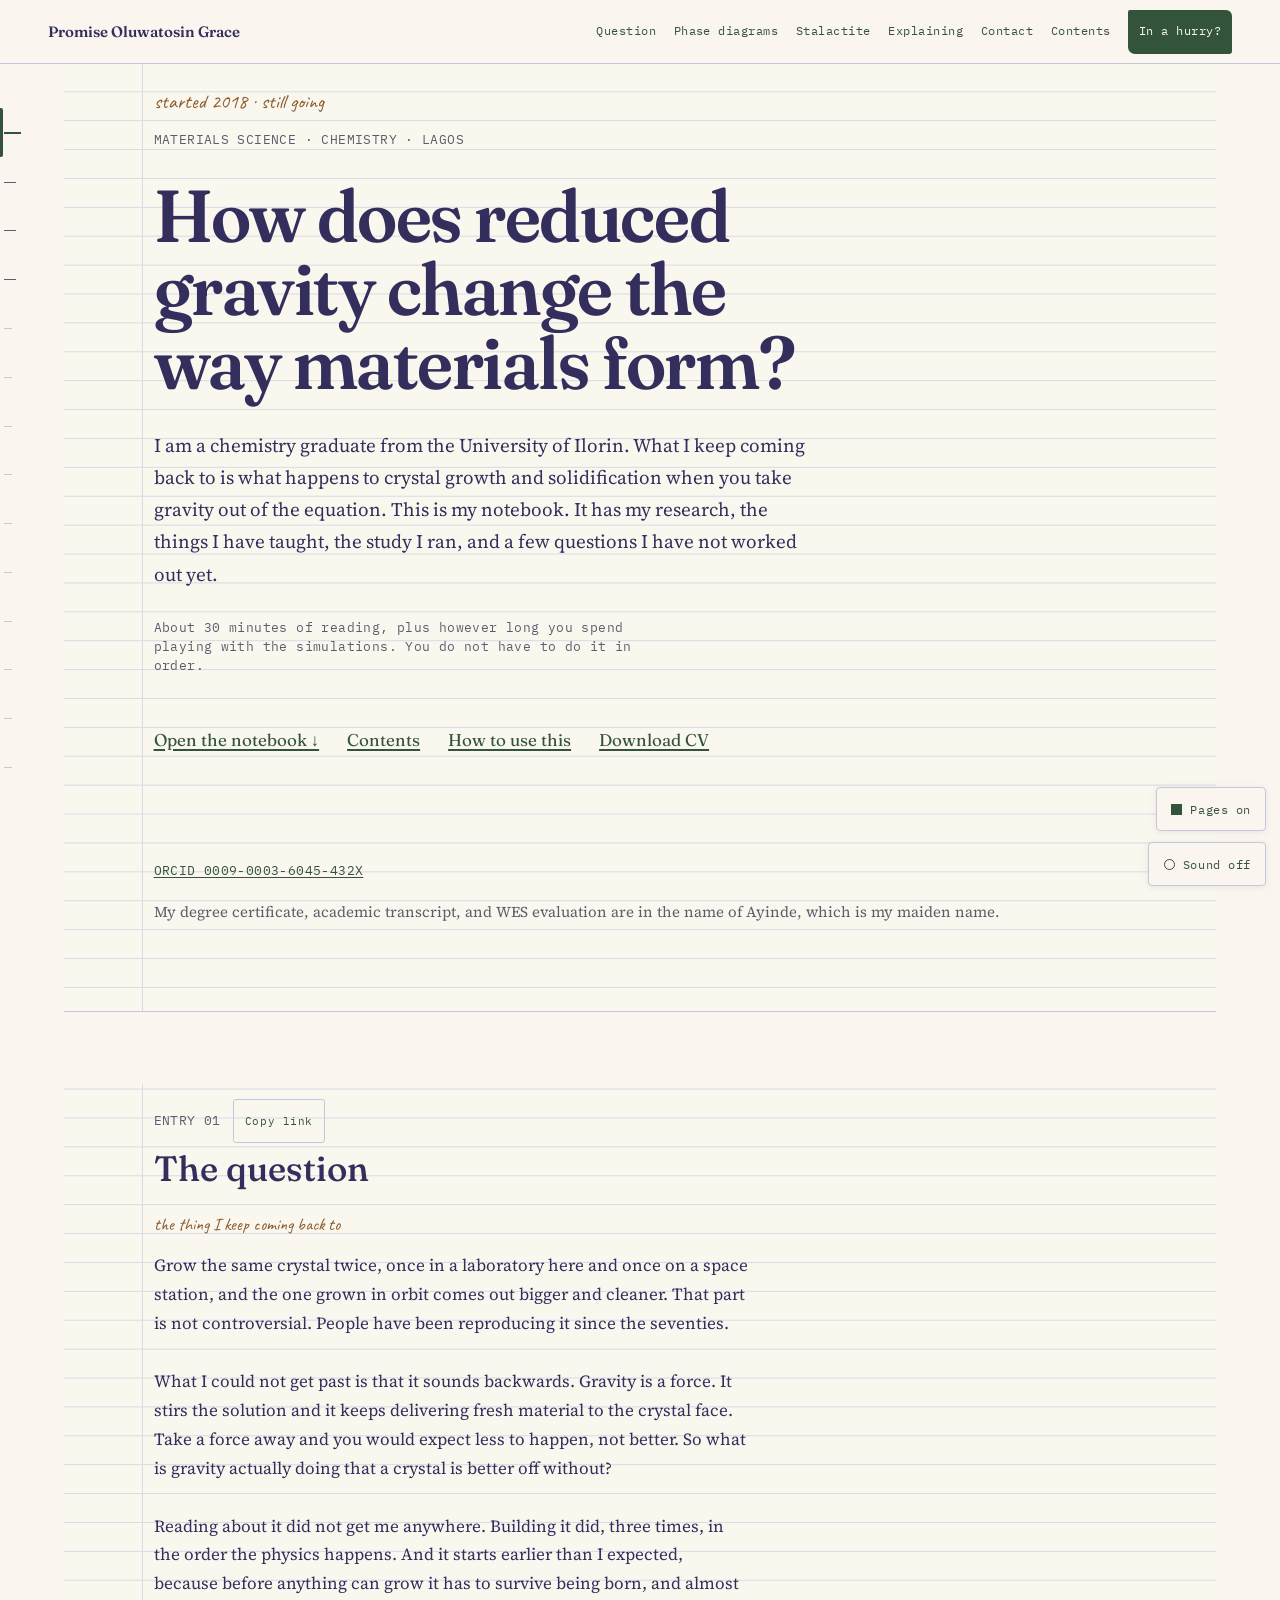
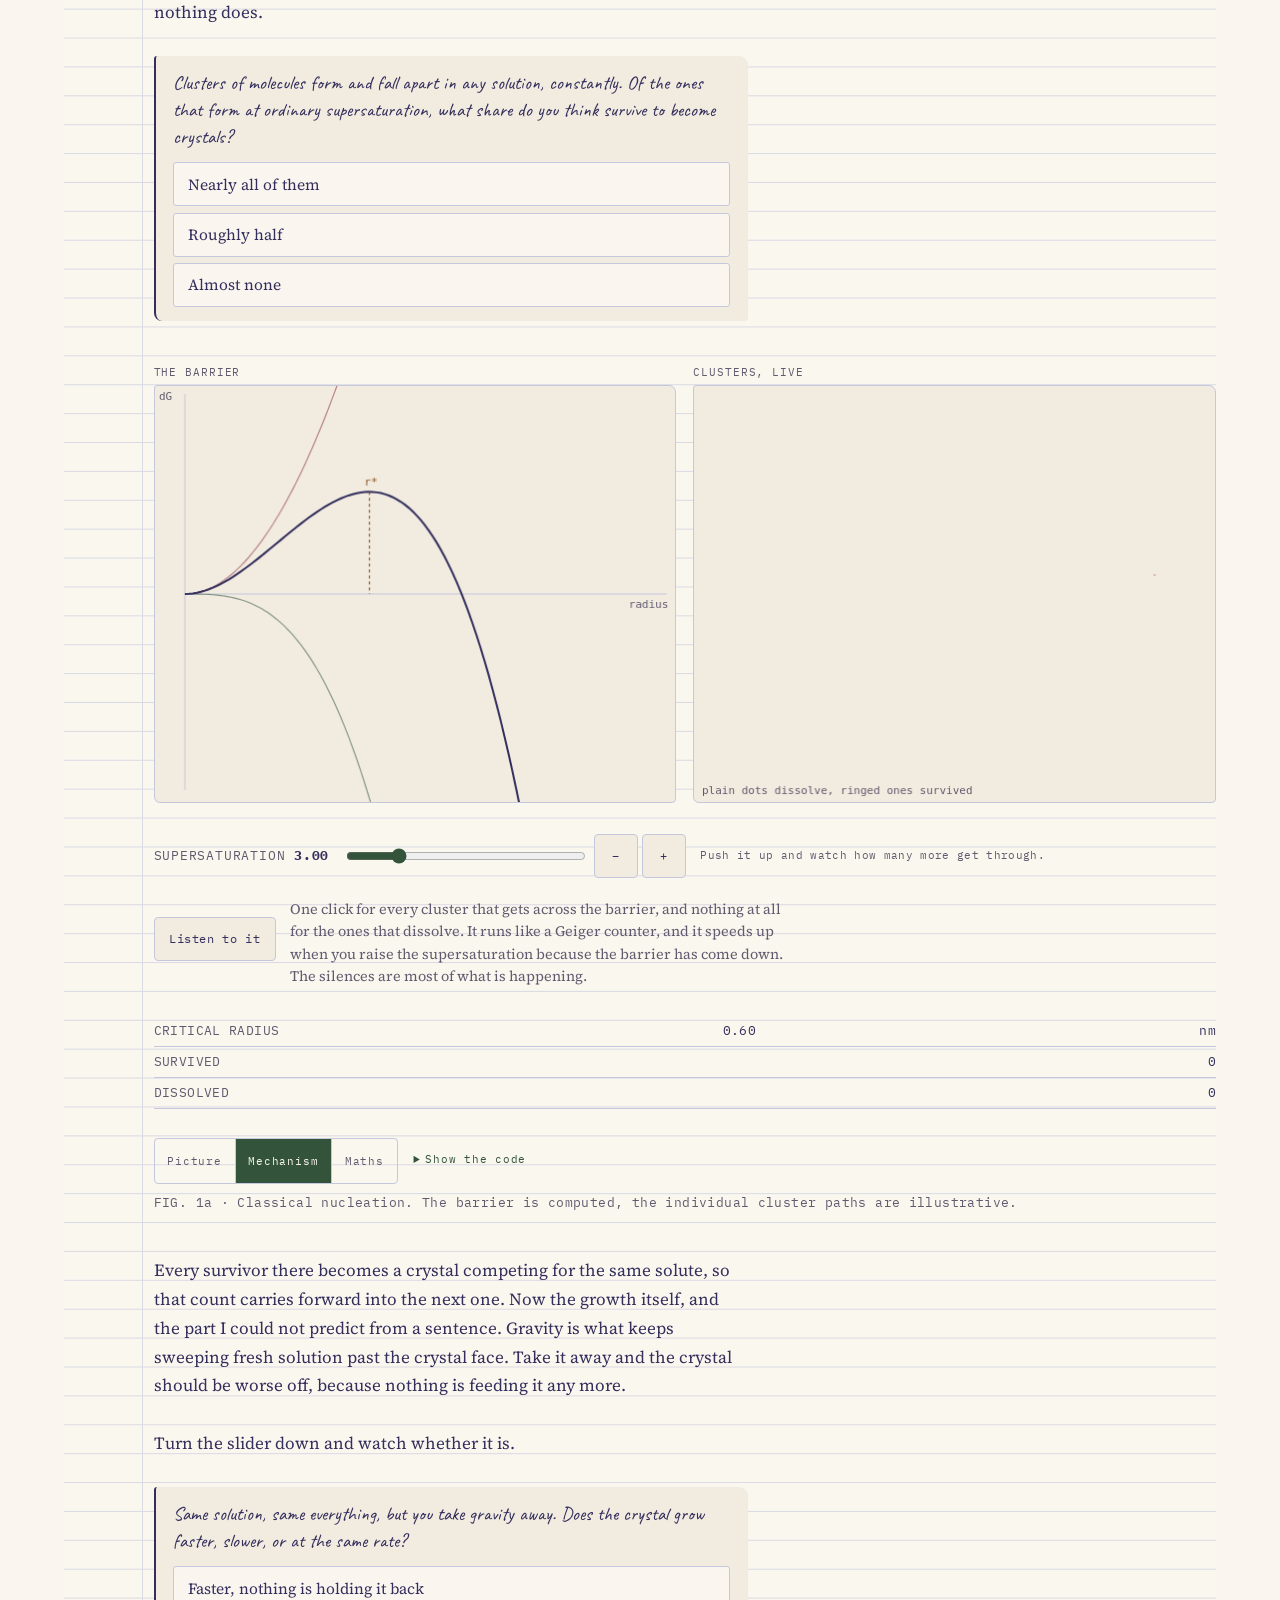
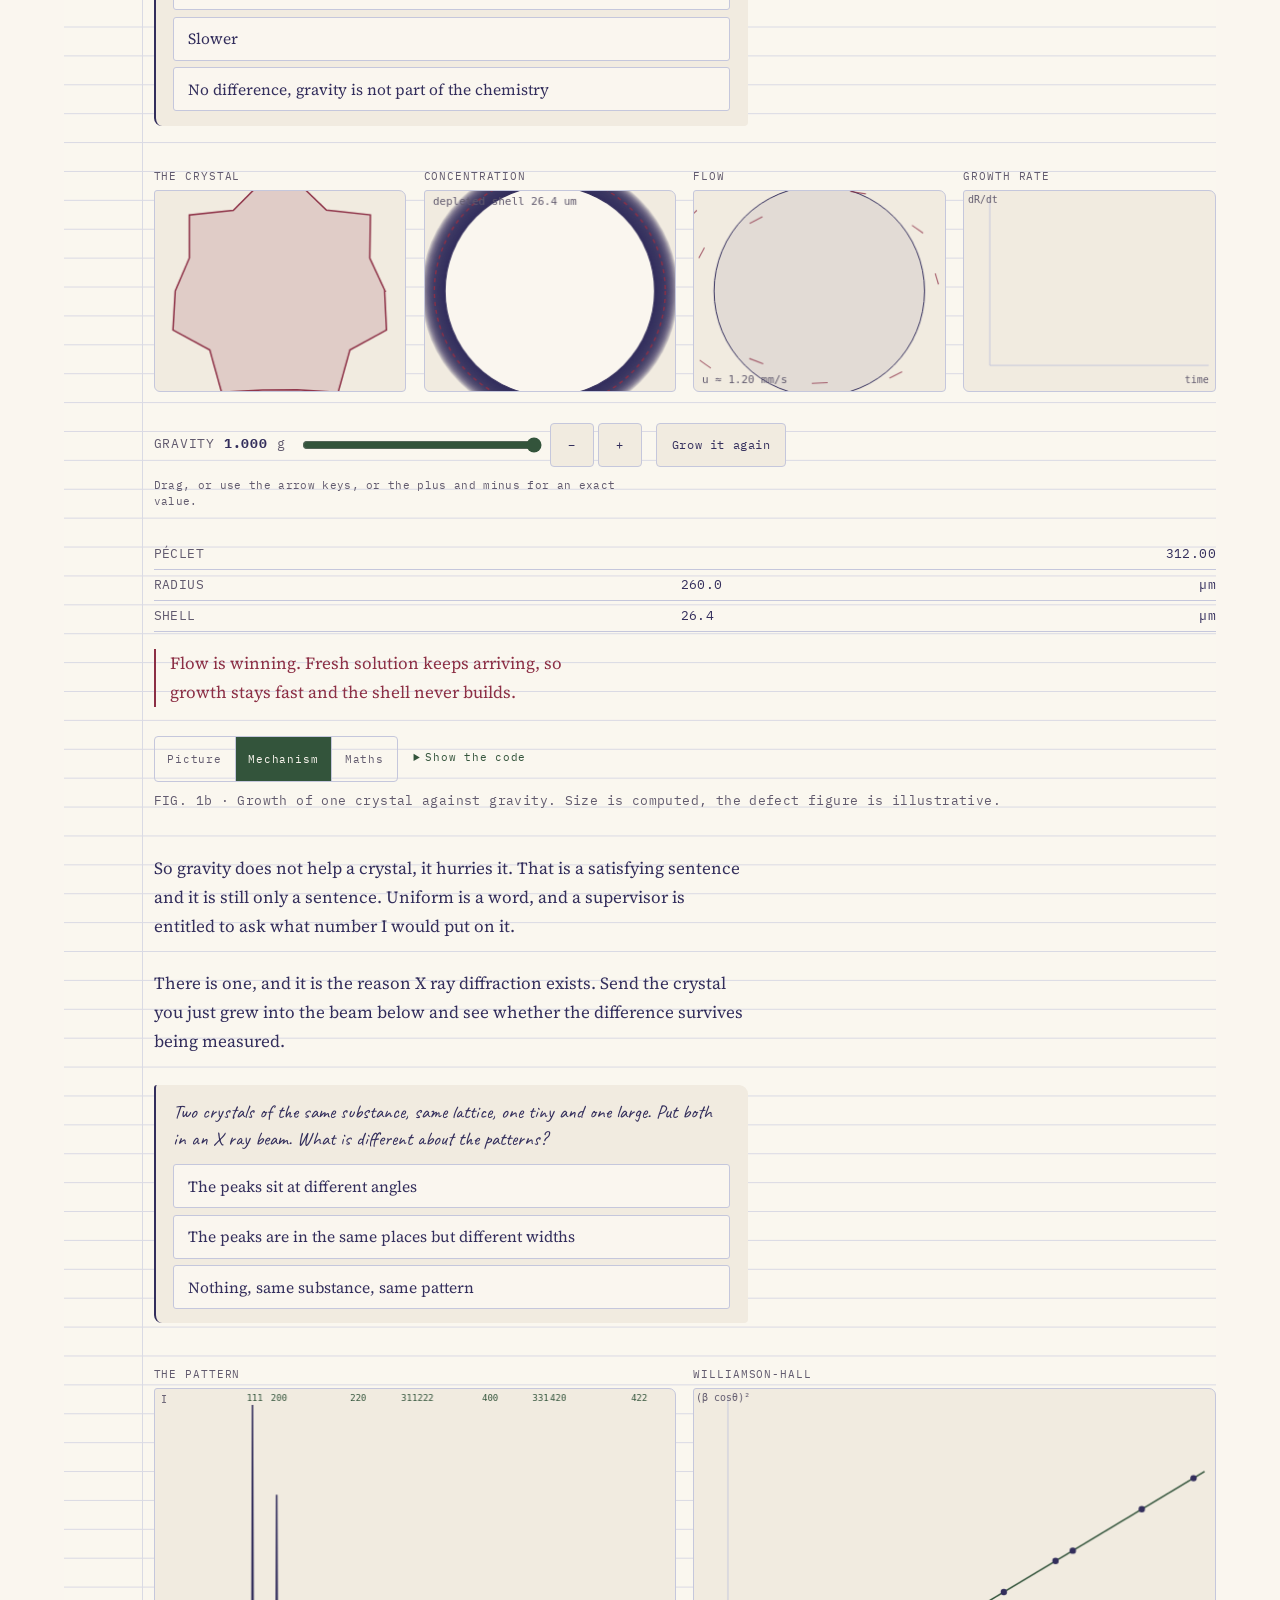
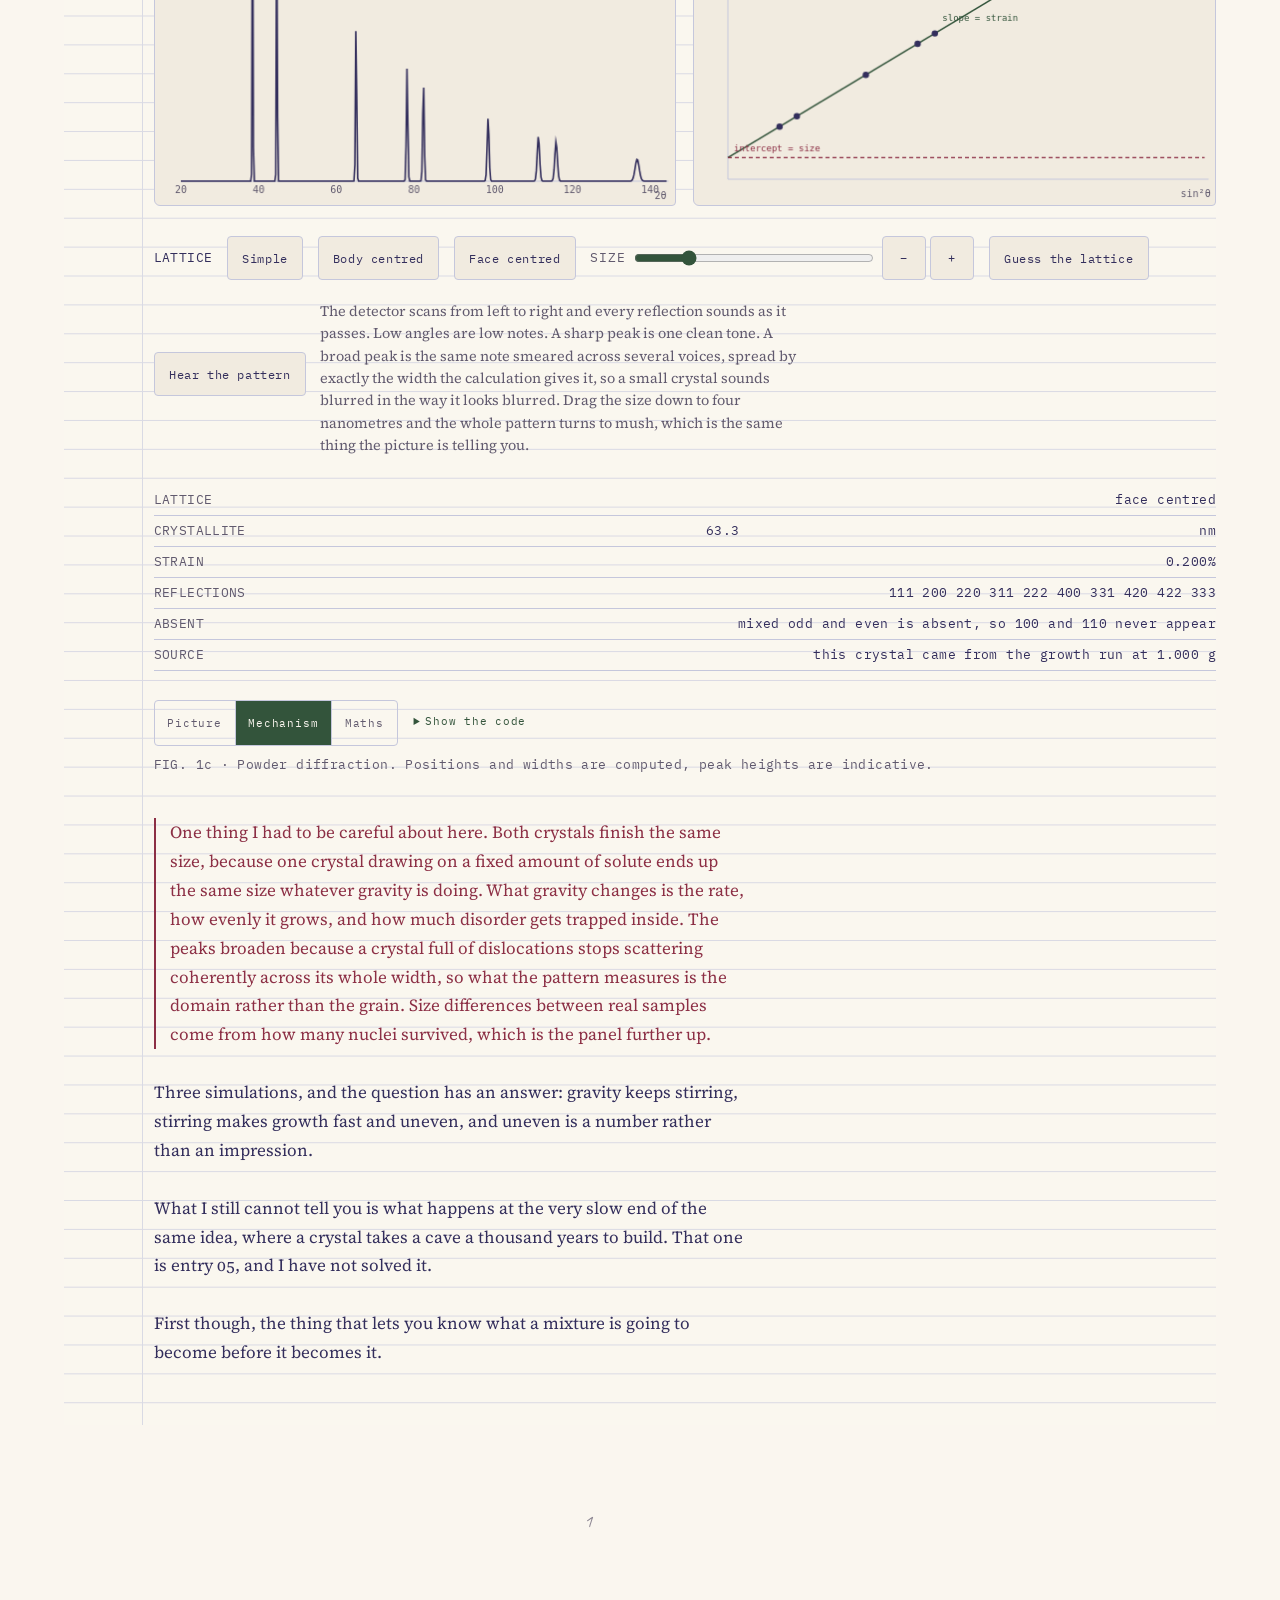
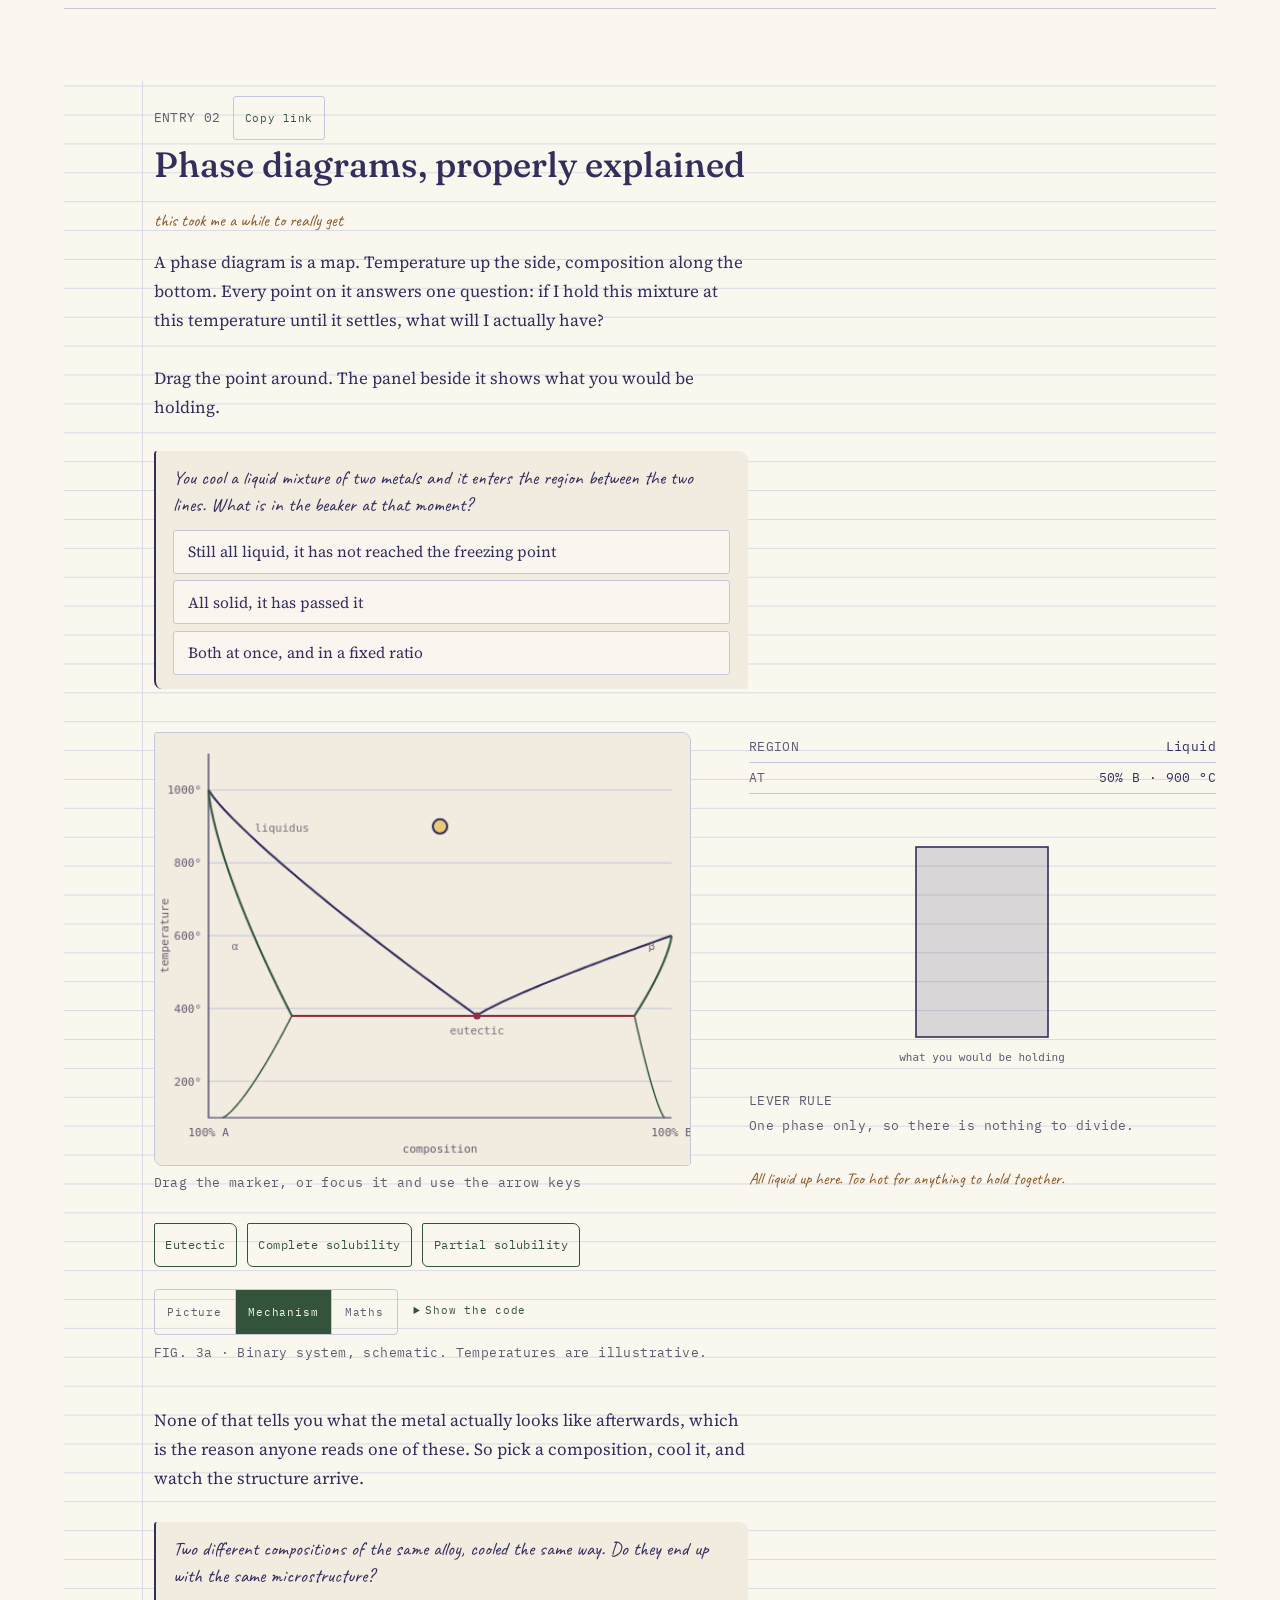
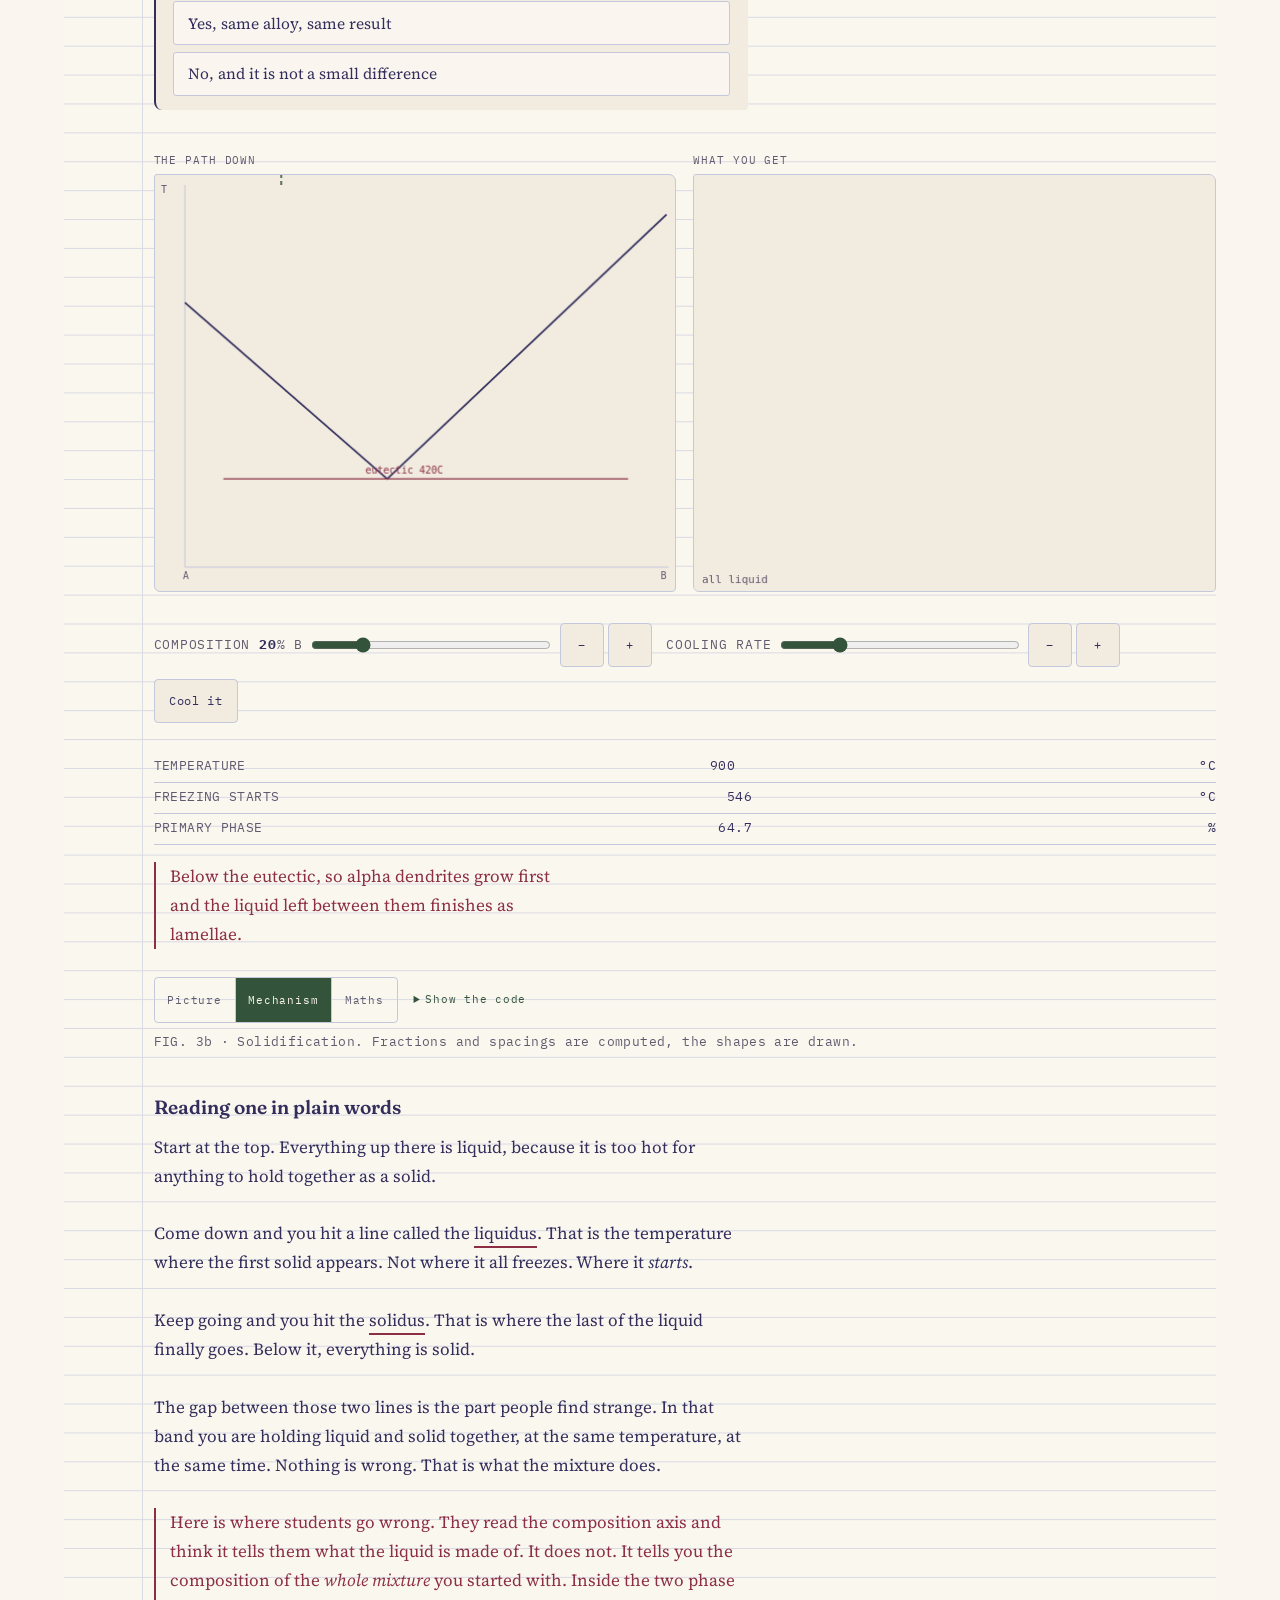
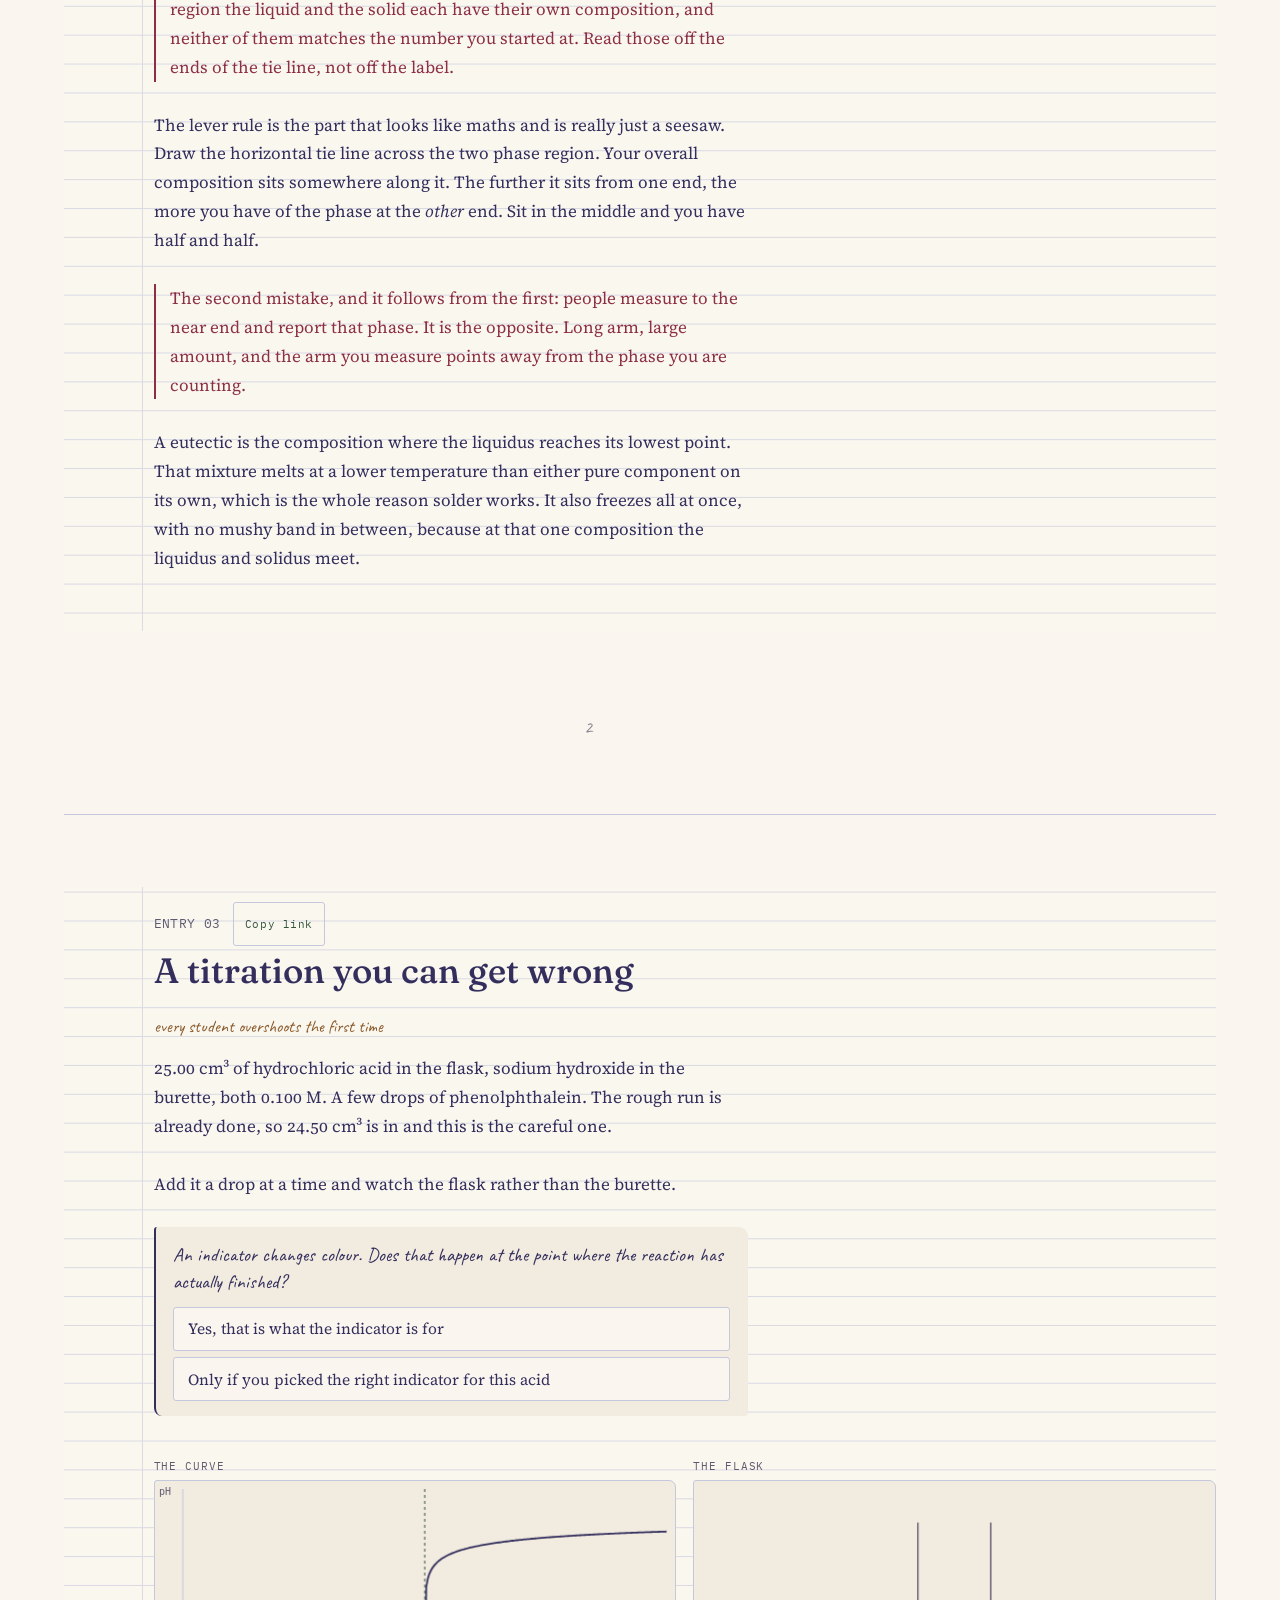
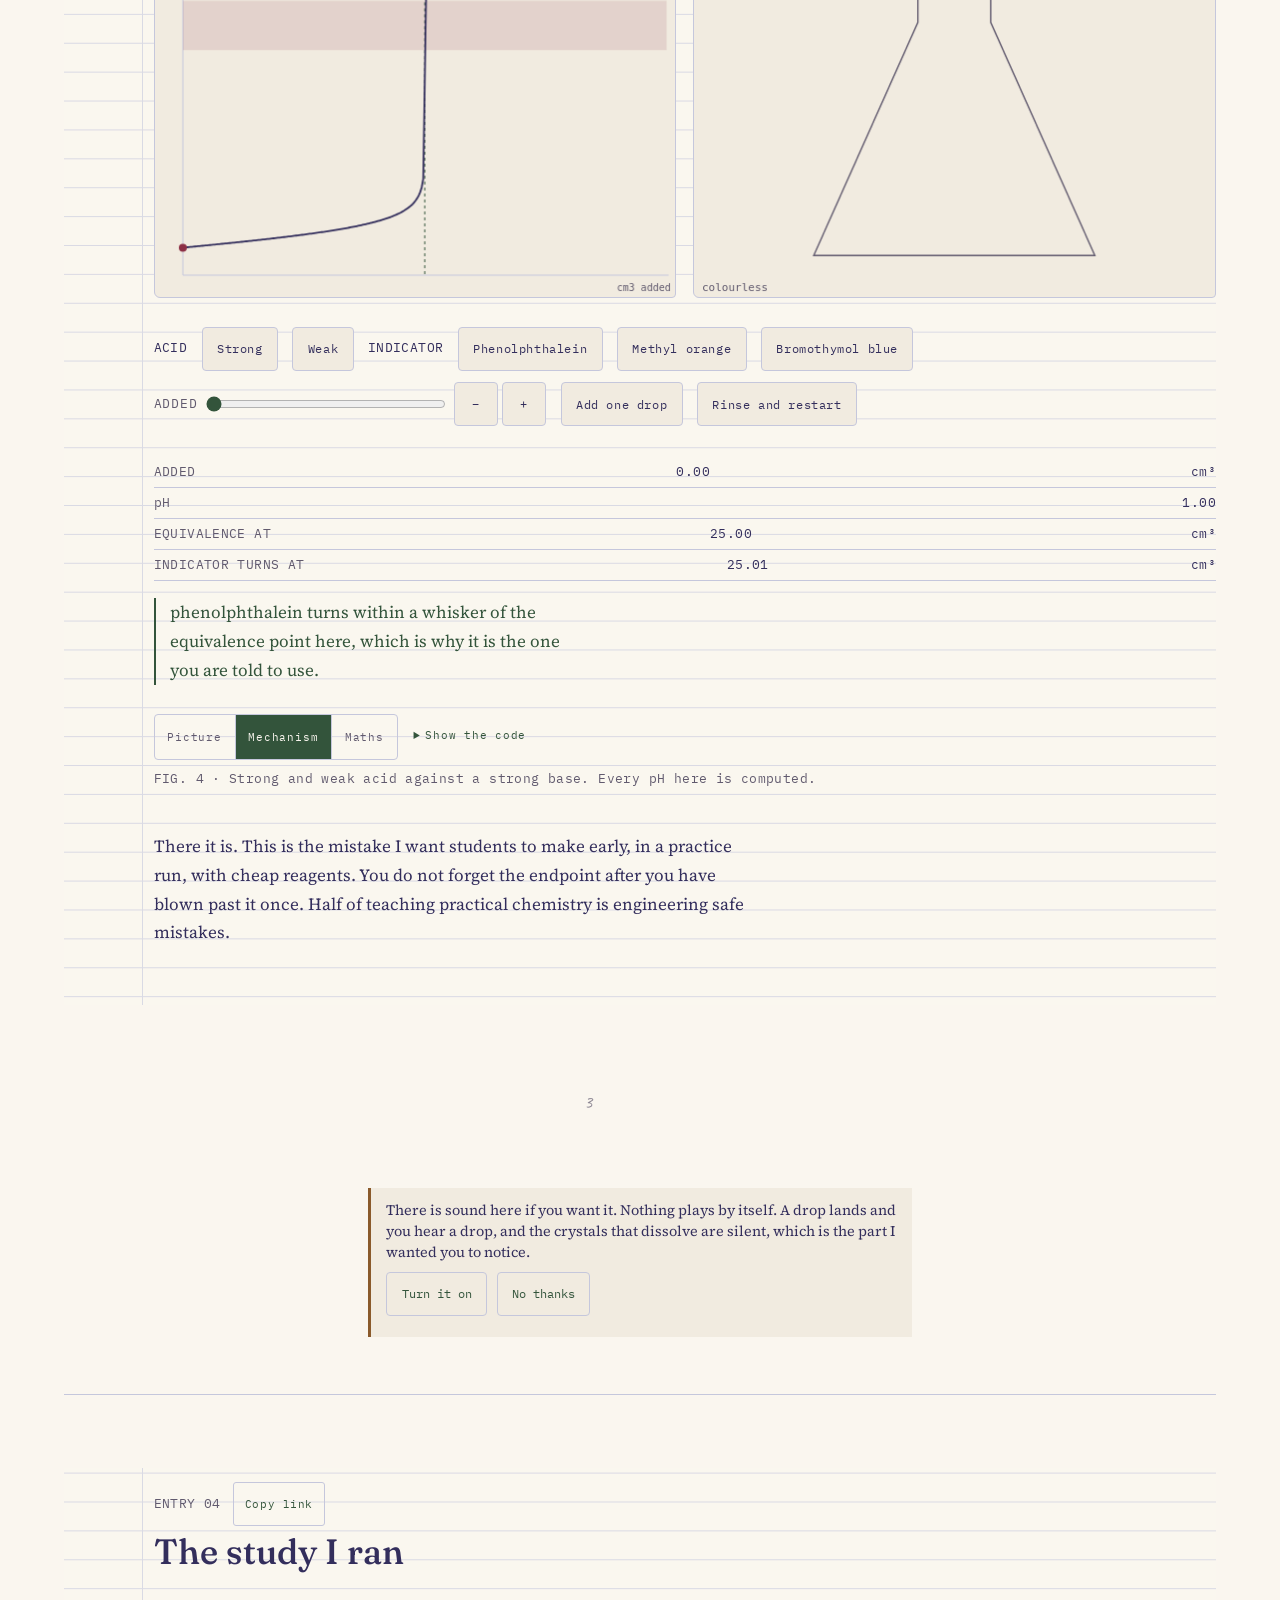
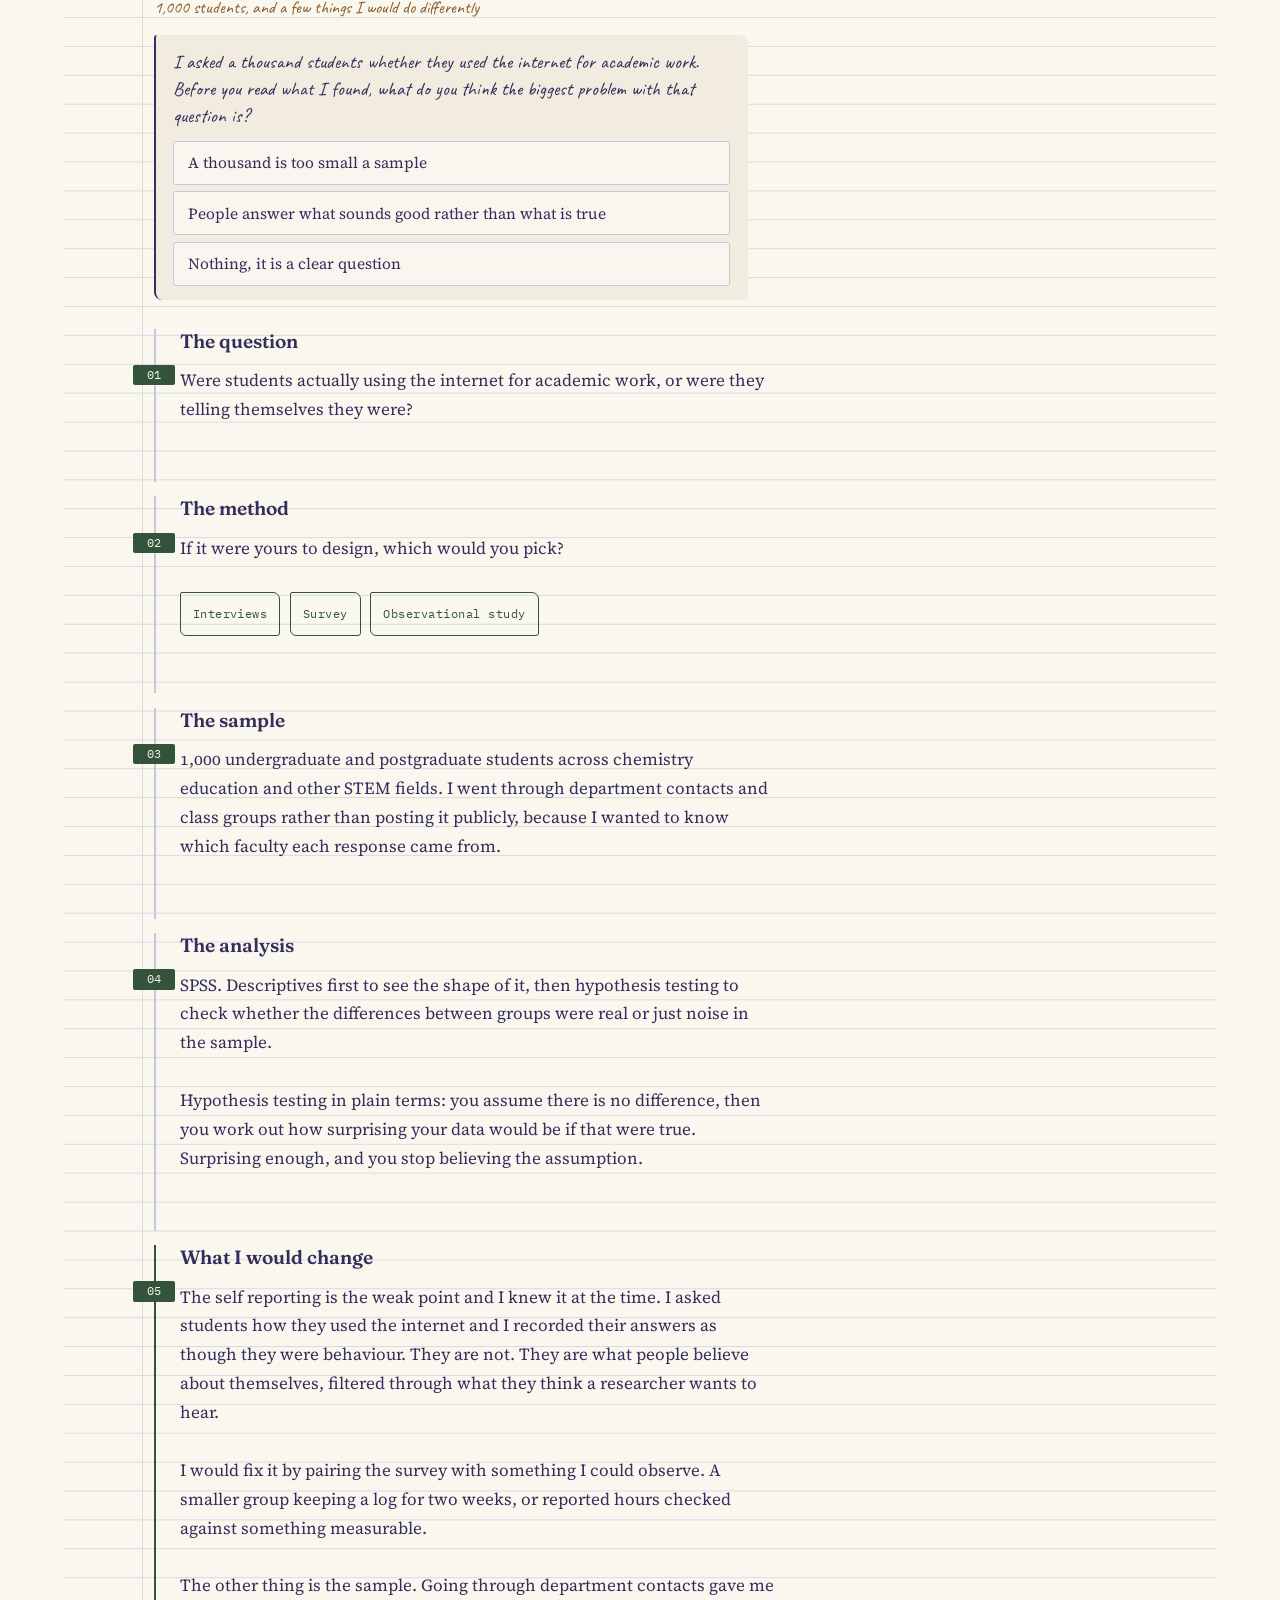
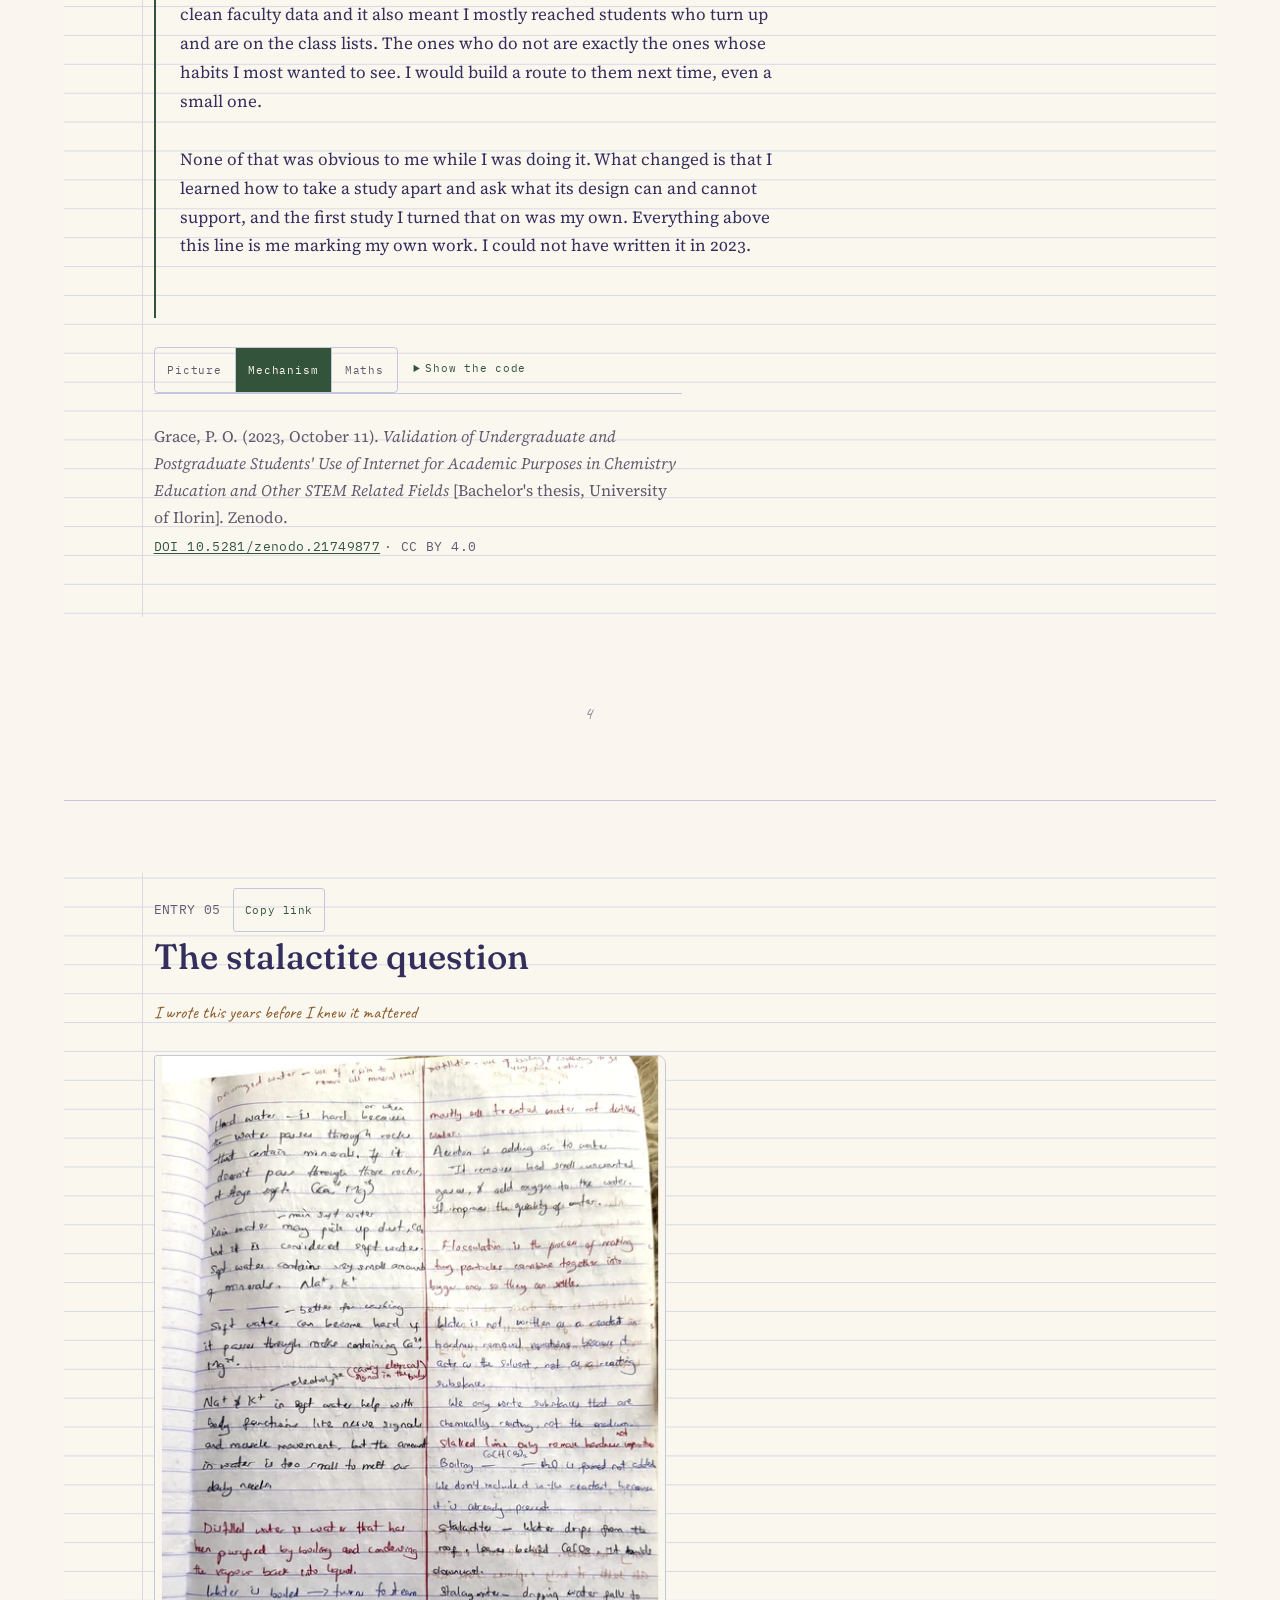
==== index.html @ a92e5fcd "Print on the planner, pages everywhere, the guide's three levels, the date THE PLANNER HAD NO PRINT " ====
<!DOCTYPE html>
<html lang="en">
<head>
<meta charset="utf-8">
<meta name="viewport" content="width=device-width, initial-scale=1">
<title>Promise Oluwatosin Grace · Materials Science</title>
<meta name="description" content="Chemistry graduate researching how reduced gravity changes crystal growth and materials formation. Seeking a Master's position from January 2027.">

<meta property="og:type" content="website">
<meta property="og:title" content="Promise Oluwatosin Grace · Materials Science">
<meta property="og:description" content="Chemistry graduate researching how reduced gravity changes crystal growth and materials formation. Seeking a Master's position from January 2027.">
<meta property="og:image" content="assets/scans/og-card.jpg">
<meta property="og:image:width" content="1200">
<meta property="og:image:height" content="630">
<meta name="twitter:card" content="summary_large_image">

<link rel="preconnect" href="https://fonts.googleapis.com">
<link rel="preconnect" href="https://fonts.gstatic.com" crossorigin>
<link rel="stylesheet" href="https://fonts.googleapis.com/css2?family=Fraunces:opsz,wght@9..144,500;9..144,600&family=Source+Serif+4:opsz,wght@8..60,400;8..60,600&family=Caveat:wght@500&family=IBM+Plex+Mono:wght@400&display=swap">
<link rel="stylesheet" href="styles.css">
<link rel="stylesheet" href="pages.css">
</head>
<body>

<a class="skip" href="#question">Skip to the first entry</a>

<header class="topbar" id="topbar" hidden>
  <span class="topbar-name">Promise Oluwatosin Grace</span>
  <nav class="topbar-nav" aria-label="Entries">
    <a href="#question">Question</a>
    <a href="#phase-diagrams">Phase diagrams</a>
    <a href="#stalactite">Stalactite</a>
    <a href="#explaining">Explaining</a>
    <a href="#contact">Contact</a>
    <a href="contents.html">Contents</a>
    <button type="button" class="hurry-open" data-hurry>In a hurry?</button>
  </nav>
</header>

<main class="sheet">

<!-- ============ COVER ============ -->
<section class="cover" id="cover" aria-labelledby="q">
  <p class="hand margin-note cover-note">started 2018 · still going</p>
  <p class="mono eyebrow">MATERIALS SCIENCE · CHEMISTRY · LAGOS</p>

  <h1 class="display" id="q">How does reduced gravity change the way materials form?</h1>

  <p class="lede">I am a chemistry graduate from the University of Ilorin. What I keep coming back to is
  what happens to crystal growth and solidification when you take gravity out of the equation.
  This is my notebook. It has my research, the things I have taught, the study I ran, and a few
  questions I have not worked out yet.</p>

  <p class="cover-links">
    <a class="ulink" href="#question">Open the notebook ↓</a>
    <a class="ulink" href="contents.html">Contents</a>
    <a class="ulink" href="guide.html">How to use this</a>
    <a class="ulink" href="assets/promise-grace-research-cv.pdf" download="Promise Grace Research CV.pdf" data-cv>Download CV</a>
  </p>

  <p class="cover-foot">
    <a class="mono" href="https://orcid.org/0009-0003-6045-432X" rel="noopener">ORCID 0009-0003-6045-432X</a>
    <span class="quiet">My degree certificate, academic transcript, and WES evaluation are in the name of Ayinde, which is my maiden name.</span>
  </p>
</section>


<!-- ============ 01 ============ -->
<article class="entry" id="question" aria-labelledby="question-h">
  <div class="entry-main">
    <p class="entry-no mono">ENTRY 01</p>
    <h2 id="question-h">The question</h2>
    <p class="hand margin-note">the thing I keep coming back to</p>

    <p>Grow the same crystal twice, once in a laboratory here and once on a space station, and
    the one grown in orbit comes out bigger and cleaner. That part is not controversial. People
    have been reproducing it since the seventies.</p>

    <p>What I could not get past is that it sounds backwards. Gravity is a force. It stirs the
    solution and it keeps delivering fresh material to the crystal face. Take a force away and you
    would expect less to happen, not better. So what is gravity actually doing that a crystal is
    better off without?</p>

    <p>Reading about it did not get me anywhere. Building it did, three times, in the order the
    physics happens. And it starts earlier than I expected, because before anything can grow it has
    to survive being born, and almost nothing does.</p>

    <div class="predict" data-predict="nucleation">
      <p class="predict-q">Clusters of molecules form and fall apart in any solution, constantly. Of the ones that form at ordinary supersaturation, what share do you think survive to become crystals?</p>
      <div class="predict-opts">
        <button type="button" data-a="a">Nearly all of them</button>
        <button type="button" data-a="b">Roughly half</button>
        <button type="button" data-a="c">Almost none</button>
      </div>
      <p class="predict-result" role="status" aria-live="polite" hidden></p>
    </div>

    <figure class="fig" id="fig-nucleation">
      <div class="lab" data-lab="nucleation">
        <div class="lab-views">
          <div class="lab-view">
            <p class="mono view-tag">THE BARRIER</p>
            <canvas data-view="energy" width="300" height="240"
              aria-label="Free energy against cluster radius. Surface cost rises as radius squared, bulk payoff falls as radius cubed, and their sum peaks at the critical radius. Raising supersaturation moves that peak left and lowers it."></canvas>
          </div>
          <div class="lab-view">
            <p class="mono view-tag">CLUSTERS, LIVE</p>
            <canvas data-view="field" width="300" height="240"
              aria-label="Clusters appearing at random. Most shrink and vanish. Occasionally one crosses the critical radius and runs away, and those are marked as survivors."></canvas>
          </div>
        </div>

        <div class="lab-controls">
          <label class="mono" for="s-slider">SUPERSATURATION <b data-out="s">3</b></label>
          <span class="slider-row">
            <input id="s-slider" type="range" min="1.2" max="10" step="0.05" value="3" data-s>
          </span>
          <p class="mono quiet">Push it up and watch how many more get through.</p>

          <button type="button" class="listen-btn" data-listen="nucleation" aria-pressed="false">
            <span data-listen-label>Listen to it</span>
          </button>
          <p class="listen-what" data-listen-desc="nucleation">One click for every cluster that gets
          across the barrier, and nothing at all for the ones that dissolve. It runs like a Geiger
          counter, and it speeds up when you raise the supersaturation because the barrier has come
          down. The silences are most of what is happening.</p>
        </div>

        <div class="readout lab-readout">
          <p class="mono readout-line depth-not-picture"><span>CRITICAL RADIUS</span> <b data-out="rstar">0</b> nm</p>
          <p class="mono readout-line depth-only-maths"><span>BARRIER</span> <b data-out="barrier">0</b> kT</p>
          <p class="mono readout-line depth-only-maths"><span>RATE J</span> <b data-out="rate">0</b> per m³s</p>
          <p class="mono readout-line"><span>SURVIVED</span> <b data-out="survived">0</b></p>
          <p class="mono readout-line depth-not-picture"><span>DISSOLVED</span> <b data-out="died">0</b></p>
        </div>
      </div>

      <div data-chrome class="lab-chrome"></div>

      <p class="nojs-note">A cluster of molecules has two things happening to it at once. Making a
      surface costs energy and that cost grows with the square of the radius. Being solid rather
      than dissolved pays energy back and that payoff grows with the cube. Cubes beat squares
      eventually, so there is a radius, the critical radius, where the cost stops winning. Below it
      a cluster is more likely to dissolve than to grow. Above it, it runs away. Clusters appear and
      vanish constantly, and nucleation is just the rare one that gets across.</p>
      <figcaption class="mono">FIG. 1a · Classical nucleation. The barrier is computed, the individual cluster paths are illustrative.</figcaption>
    </figure>

    <p>Every survivor there becomes a crystal competing for the same solute, so that count carries
    forward into the next one. Now the growth itself, and the part I could not predict from a
    sentence. Gravity is what keeps sweeping fresh solution past the crystal face. Take it away and
    the crystal should be worse off, because nothing is feeding it any more.</p>

    <p>Turn the slider down and watch whether it is.</p>

    <div class="predict" data-predict="crystal">
      <p class="predict-q">Same solution, same everything, but you take gravity away. Does the crystal grow faster, slower, or at the same rate?</p>
      <div class="predict-opts">
        <button type="button" data-a="a">Faster, nothing is holding it back</button>
        <button type="button" data-a="b">Slower</button>
        <button type="button" data-a="c">No difference, gravity is not part of the chemistry</button>
      </div>
      <p class="predict-result" role="status" aria-live="polite" hidden></p>
    </div>

    <figure class="fig" id="fig-crystal">
      <div class="lab" data-lab="crystal">
        <div class="lab-views">
          <div class="lab-view">
            <p class="mono view-tag">THE CRYSTAL</p>
            <canvas data-view="crystal" width="300" height="240"
              aria-label="The growing crystal. At high gravity its faces come out uneven. As gravity falls it grows smooth and even."></canvas>
          </div>
          <div class="lab-view">
            <p class="mono view-tag">CONCENTRATION</p>
            <canvas data-view="conc" width="300" height="240"
              aria-label="Solute concentration around the crystal. A depleted shell builds up as gravity falls, shown as a dashed ring that grows thicker."></canvas>
          </div>
          <div class="lab-view depth-not-picture">
            <p class="mono view-tag">FLOW</p>
            <canvas data-view="flow" width="300" height="240"
              aria-label="Convection around the crystal. Strong at full gravity, and it disappears as gravity is reduced."></canvas>
          </div>
          <div class="lab-view depth-not-picture">
            <p class="mono view-tag">GROWTH RATE</p>
            <canvas data-view="rate" width="300" height="240"
              aria-label="Growth rate against time. Under gravity it stays high. Without it the rate falls away as the crystal feeds itself more slowly."></canvas>
          </div>
        </div>

        <div class="lab-controls">
          <label class="mono" for="g-slider">GRAVITY <b data-out="g">1</b> g</label>
          <span class="slider-row">
            <input id="g-slider" type="range" min="0" max="1" step="0.001" value="1" data-g
              aria-describedby="g-help">
          </span>
          <button type="button" data-act="replay">Grow it again</button>
          <p class="mono quiet" id="g-help">Drag, or use the arrow keys, or the plus and minus for an exact value.</p>
        </div>

        <div class="readout lab-readout">
          <p class="mono readout-line depth-not-picture"><span>PÉCLET</span> <b data-out="pe">0</b></p>
          <p class="mono readout-line depth-only-maths"><span>SHERWOOD</span> <b data-out="sh">1</b></p>
          <p class="mono readout-line"><span>RADIUS</span> <b data-out="r">12</b> µm</p>
          <p class="mono readout-line depth-only-maths"><span>dR/dt</span> <b data-out="rate">0</b> µm/s</p>
          <p class="mono readout-line depth-not-picture"><span>SHELL</span> <b data-out="shell">0</b> µm</p>
          <p class="verdict" data-out="verdict" role="status" aria-live="polite"></p>
        </div>
      </div>

      <div data-chrome class="lab-chrome"></div>

      <p class="nojs-note">Move gravity from 1 g down towards zero and the reason for the difference
      appears. Under gravity, convection keeps sweeping fresh solution past the crystal, so it grows
      fast and unevenly. Take gravity away and nothing stirs, so a depleted shell builds up around
      the crystal, growth slows, and because it is now limited by how fast solute can diffuse in, it
      becomes steady and even. The Péclet number is the ratio of the two kinds of transport, and the
      change happens as it passes one.</p>
      <figcaption class="mono">FIG. 1b · Growth of one crystal against gravity. Size is computed, the defect figure is illustrative.</figcaption>
    </figure>

    <p>So gravity does not help a crystal, it hurries it. That is a satisfying sentence and it is
    still only a sentence. Uniform is a word, and a supervisor is entitled to ask what number I
    would put on it.</p>

    <p>There is one, and it is the reason X ray diffraction exists. Send the crystal you just grew
    into the beam below and see whether the difference survives being measured.</p>


    <div class="predict" data-predict="diffraction">
      <p class="predict-q">Two crystals of the same substance, same lattice, one tiny and one large. Put both in an X ray beam. What is different about the patterns?</p>
      <div class="predict-opts">
        <button type="button" data-a="a">The peaks sit at different angles</button>
        <button type="button" data-a="b">The peaks are in the same places but different widths</button>
        <button type="button" data-a="c">Nothing, same substance, same pattern</button>
      </div>
      <p class="predict-result" role="status" aria-live="polite" hidden></p>
    </div>

    <figure class="fig" id="fig-diffraction">
      <div class="lab" data-lab="diffraction">
        <div class="lab-views">
          <div class="lab-view">
            <p class="mono view-tag">THE PATTERN</p>
            <canvas data-view="pattern" width="300" height="240"
              aria-label="A powder diffraction pattern, intensity against two theta. Peaks sit at the angles Bragg's law allows for the chosen lattice, and reflections forbidden by that lattice are missing entirely. Smaller crystals give broader peaks."></canvas>
          </div>
          <div class="lab-view depth-not-picture">
            <p class="mono view-tag">WILLIAMSON-HALL</p>
            <canvas data-view="wh" width="300" height="240"
              aria-label="Beta cos theta plotted against sin theta. The intercept of the fitted line gives the crystallite size and its slope gives the strain, which is how the two kinds of broadening are told apart."></canvas>
          </div>
        </div>

        <div class="lab-controls">
          <span class="mono">LATTICE</span>
          <button type="button" data-lattice="P" aria-pressed="false">Simple</button>
          <button type="button" data-lattice="I" aria-pressed="false">Body centred</button>
          <button type="button" data-lattice="F" aria-pressed="true">Face centred</button>
          <span class="slider-row">
            <label class="mono" for="d-size">SIZE</label>
            <input id="d-size" type="range" min="4" max="200" step="1" value="45" data-size>
          </span>
          <button type="button" data-act="quiz">Guess the lattice</button>
          <button type="button" class="listen-btn" data-listen="diffraction">
            <span data-listen-label>Hear the pattern</span>
          </button>
          <p class="listen-what" data-listen-desc="diffraction">The detector scans from left to
          right and every reflection sounds as it passes. Low angles are low notes. A sharp peak is
          one clean tone. A broad peak is the same note smeared across several voices, spread by
          exactly the width the calculation gives it, so a small crystal sounds blurred in the way
          it looks blurred. Drag the size down to four nanometres and the whole pattern turns to
          mush, which is the same thing the picture is telling you.</p>
        </div>

        <div class="readout lab-readout">
          <p class="mono readout-line"><span>LATTICE</span> <b data-out="lattice">face centred</b></p>
          <p class="mono readout-line"><span>CRYSTALLITE</span> <b data-out="size">45</b> nm</p>
          <p class="mono readout-line depth-not-picture"><span>STRAIN</span> <b data-out="strain">0.400%</b></p>
          <p class="mono readout-line depth-not-picture"><span>REFLECTIONS</span> <b data-out="peaks"></b></p>
          <p class="mono readout-line depth-not-picture"><span>ABSENT</span> <b data-out="absent"></b></p>
          <p class="mono readout-line depth-only-maths"><span>SIZE FROM W-H</span> <b data-out="whsize"></b> nm</p>
          <p class="mono readout-line depth-only-maths"><span>STRAIN FROM W-H</span> <b data-out="whstrain"></b></p>
          <p class="mono readout-line quiet"><span>SOURCE</span> <b data-out="origin"></b></p>
          <p class="verdict" data-out="quiz" role="status" aria-live="polite"></p>
        </div>
      </div>

      <div data-chrome class="lab-chrome"></div>

      <p class="nojs-note">A crystal is a repeating grid, and X rays scattering off it only add up
      at particular angles, which is Bragg's law. Where the peaks sit tells you the spacing. Which
      peaks are missing tells you the lattice, because some reflections cancel out exactly. And how
      wide the peaks are tells you two separate things at once: small crystals broaden every peak,
      and internal strain broadens the ones at high angle much more than the ones at low angle.
      Because those two do not scale together, plotting the width against angle pulls them apart.
      Below both of them sits the instrument's own width, which is why you can never read a size
      straight off a single peak.</p>
      <figcaption class="mono">FIG. 1c · Powder diffraction. Positions and widths are computed, peak heights are indicative.</figcaption>
    </figure>
    <p class="correction">One thing I had to be careful about here. Both crystals finish the same
    size, because one crystal drawing on a fixed amount of solute ends up the same size whatever
    gravity is doing. What gravity changes is the rate, how evenly it grows, and how much disorder
    gets trapped inside. The peaks broaden because a crystal full of dislocations stops scattering
    coherently across its whole width, so what the pattern measures is the domain rather than the
    grain. Size differences between real samples come from how many nuclei survived, which is the
    panel further up.</p>


    <p>Three simulations, and the question has an answer: gravity keeps stirring, stirring makes
    growth fast and uneven, and uneven is a number rather than an impression.</p>

    <p>What I still cannot tell you is what happens at the very slow end of the same idea, where a
    crystal takes a cave a thousand years to build. That one is entry 05, and I have not solved it.</p>

    <p>First though, the thing that lets you know what a mixture is going to become before it
    becomes it.</p>
  </div>
</article>


<!-- ============ 02 ============ -->
<article class="entry" id="phase-diagrams" aria-labelledby="phase-diagrams-h">
  <div class="entry-main">
    <p class="entry-no mono">ENTRY 02</p>
    <h2 id="phase-diagrams-h">Phase diagrams, properly explained</h2>
    <p class="hand margin-note">this took me a while to really get</p>

    <p>A phase diagram is a map. Temperature up the side, composition along the bottom. Every point
    on it answers one question: if I hold this mixture at this temperature until it settles, what
    will I actually have?</p>

    <p>Drag the point around. The panel beside it shows what you would be holding.</p>

    <div class="predict" data-predict="phase">
      <p class="predict-q">You cool a liquid mixture of two metals and it enters the region between the two lines. What is in the beaker at that moment?</p>
      <div class="predict-opts">
        <button type="button" data-a="a">Still all liquid, it has not reached the freezing point</button>
        <button type="button" data-a="b">All solid, it has passed it</button>
        <button type="button" data-a="c">Both at once, and in a fixed ratio</button>
      </div>
      <p class="predict-result" role="status" aria-live="polite" hidden></p>
    </div>

    <figure class="fig" id="fig-phase">
      <div class="phase-wrap" data-lab="phase">
        <div class="phase-left">
          <canvas class="phase-canvas" width="520" height="420" tabindex="0"
            role="application"
            aria-label="Binary phase diagram. Drag the marker, or use arrow keys, to move through composition and temperature. The region, phases present and lever rule proportions update as you move."></canvas>
          <p class="mono phase-hint">Drag the marker, or focus it and use the arrow keys</p>
        </div>
        <div class="phase-right">
          <div class="readout">
            <p class="mono readout-line"><span>REGION</span> <b data-out="region">Liquid</b></p>
            <p class="mono readout-line"><span>AT</span> <b data-out="coords">50% B · 900 °C</b></p>
            <p class="mono readout-line depth-only-maths"><span>TIE LINE, LEFT END</span> <b data-out="tie-left">0</b></p>
            <p class="mono readout-line depth-only-maths"><span>TIE LINE, RIGHT END</span> <b data-out="tie-right">0</b></p>
            <p class="mono readout-line depth-only-maths"><span>LEVER RULE</span> <b data-out="lever">0</b></p>
          </div>
          <div class="beaker" aria-hidden="true">
            <canvas class="beaker-canvas" width="240" height="240"></canvas>
          </div>
          <div class="lever" data-lever>
            <p class="mono lever-title">LEVER RULE</p>
            <div class="lever-bars"></div>
            <p class="lever-none mono">One phase only, so there is nothing to divide.</p>
          </div>
          <p class="crossing" data-crossing role="status" aria-live="polite"></p>
        </div>
      </div>

      <div class="controls" data-controls="phase">
        <button type="button" data-preset="eutectic">Eutectic</button>
        <button type="button" data-preset="complete">Complete solubility</button>
        <button type="button" data-preset="partial">Partial solubility</button>
      </div>

      <div data-chrome class="lab-chrome"></div>


      <p class="nojs-note">The diagram maps temperature against composition. Above the liquidus
      everything is liquid. Below the solidus everything is solid. Between the two you are holding
      liquid and solid at the same time, and the lever rule tells you how much of each.</p>
      <figcaption class="mono">FIG. 3a · Binary system, schematic. Temperatures are illustrative.</figcaption>
    </figure>

    <p>None of that tells you what the metal actually looks like afterwards, which is the reason
    anyone reads one of these. So pick a composition, cool it, and watch the structure arrive.</p>

    <div class="predict" data-predict="solidify">
      <p class="predict-q">Two different compositions of the same alloy, cooled the same way. Do they end up with the same microstructure?</p>
      <div class="predict-opts">
        <button type="button" data-a="a">Yes, same alloy, same result</button>
        <button type="button" data-a="b">No, and it is not a small difference</button>
      </div>
      <p class="predict-result" role="status" aria-live="polite" hidden></p>
    </div>

    <figure class="fig" id="fig-solidify">
      <div class="lab" data-lab="solidify">
        <div class="lab-views">
          <div class="lab-view">
            <p class="mono view-tag">THE PATH DOWN</p>
            <canvas data-view="diagram" width="300" height="240"
              aria-label="A binary eutectic diagram with the chosen composition marked as a vertical cooling path. The marker travels down the path as the mixture cools, crossing the liquidus and then the eutectic line."></canvas>
          </div>
          <div class="lab-view">
            <p class="mono view-tag">WHAT YOU GET</p>
            <canvas data-view="micro" width="300" height="240"
              aria-label="The microstructure forming. Primary dendrites grow first for any composition away from the eutectic, and the liquid trapped between them finishes as fine alternating lamellae."></canvas>
          </div>
        </div>

        <div class="lab-controls">
          <span class="slider-row">
            <label class="mono" for="s-c">COMPOSITION <b data-out="c">20</b>% B</label>
            <input id="s-c" type="range" min="0.02" max="0.95" step="0.01" value="0.20" data-c>
          </span>
          <span class="slider-row">
            <label class="mono" for="s-v">COOLING RATE</label>
            <input id="s-v" type="range" min="0.1" max="4" step="0.1" value="1" data-v>
          </span>
          <button type="button" data-act="cool">Cool it</button>
        </div>

        <div class="readout lab-readout">
          <p class="mono readout-line"><span>TEMPERATURE</span> <b data-out="temp">900</b> °C</p>
          <p class="mono readout-line depth-not-picture"><span>FREEZING STARTS</span> <b data-out="tliq">0</b> °C</p>
          <p class="mono readout-line depth-not-picture"><span>PRIMARY PHASE</span> <b data-out="primary">0</b>%</p>
          <p class="mono readout-line depth-only-maths"><span>EUTECTIC</span> <b data-out="eutectic">0</b>%</p>
          <p class="mono readout-line depth-only-maths"><span>LAMELLAR SPACING</span> <b data-out="spacing">0</b> µm</p>
          <p class="verdict" data-out="kind" role="status" aria-live="polite"></p>
        </div>
      </div>

      <div data-chrome class="lab-chrome"></div>

      <p class="nojs-note">Cooling a mixture that is not at the eutectic composition happens in two
      stages. First one phase freezes out on its own as branching crystals called dendrites, and
      because it takes mostly one component with it, the liquid left behind drifts towards the
      eutectic composition. When it gets there the whole remainder freezes at once as fine
      alternating layers of both phases. Sit exactly at the eutectic and you skip the first stage
      entirely: no dendrites, just layers, all at one temperature. Pull the heat out faster and the
      layers come out finer, because the spacing goes as one over the square root of the rate.</p>
      <figcaption class="mono">FIG. 3b · Solidification. Fractions and spacings are computed, the shapes are drawn.</figcaption>
    </figure>

    <h3>Reading one in plain words</h3>

    <p>Start at the top. Everything up there is liquid, because it is too hot for anything to hold
    together as a solid.</p>

    <p>Come down and you hit a line called the <u class="term">liquidus</u>. That is the temperature
    where the first solid appears. Not where it all freezes. Where it <em>starts</em>.</p>

    <p>Keep going and you hit the <u class="term">solidus</u>. That is where the last of the liquid
    finally goes. Below it, everything is solid.</p>

    <p>The gap between those two lines is the part people find strange. In that band you are holding
    liquid and solid together, at the same temperature, at the same time. Nothing is wrong. That is
    what the mixture does.</p>

    <p class="correction">Here is where students go wrong. They read the composition axis and think
    it tells them what the liquid is made of. It does not. It tells you the composition of the
    <em>whole mixture</em> you started with. Inside the two phase region the liquid and the solid
    each have their own composition, and neither of them matches the number you started at. Read
    those off the ends of the tie line, not off the label.</p>

    <p>The lever rule is the part that looks like maths and is really just a seesaw. Draw the
    horizontal tie line across the two phase region. Your overall composition sits somewhere along
    it. The further it sits from one end, the more you have of the phase at the <em>other</em> end.
    Sit in the middle and you have half and half.</p>

    <p class="correction">The second mistake, and it follows from the first: people measure to the
    near end and report that phase. It is the opposite. Long arm, large amount, and the arm you
    measure points away from the phase you are counting.</p>

    <p>A eutectic is the composition where the liquidus reaches its lowest point. That mixture melts
    at a lower temperature than either pure component on its own, which is the whole reason solder
    works. It also freezes all at once, with no mushy band in between, because at that one
    composition the liquidus and solidus meet.</p>
  </div>
</article>


<!-- ============ 03 ============ -->
<article class="entry" id="titration" aria-labelledby="titration-h">
  <div class="entry-main">
    <p class="entry-no mono">ENTRY 03</p>
    <h2 id="titration-h">A titration you can get wrong</h2>
    <p class="hand margin-note">every student overshoots the first time</p>

    <p>25.00 cm³ of hydrochloric acid in the flask, sodium hydroxide in the burette, both 0.100 M.
    A few drops of phenolphthalein. The rough run is already done, so 24.50 cm³ is in and this is
    the careful one.</p>

    <p>Add it a drop at a time and watch the flask rather than the burette.</p>

    <div class="predict" data-predict="titration">
      <p class="predict-q">An indicator changes colour. Does that happen at the point where the reaction has actually finished?</p>
      <div class="predict-opts">
        <button type="button" data-a="a">Yes, that is what the indicator is for</button>
        <button type="button" data-a="b">Only if you picked the right indicator for this acid</button>
      </div>
      <p class="predict-result" role="status" aria-live="polite" hidden></p>
    </div>

    <figure class="fig" id="fig-titration">
      <div class="lab" data-lab="titration">
        <div class="lab-views">
          <div class="lab-view">
            <p class="mono view-tag">THE CURVE</p>
            <canvas data-view="curve" width="300" height="240"
              aria-label="pH against volume of base added. Nearly flat for most of the titration, then almost vertical at the equivalence point. A shaded band shows the pH range over which the chosen indicator changes colour, so you can see whether it overlaps the steep part or misses it."></canvas>
          </div>
          <div class="lab-view">
            <p class="mono view-tag">THE FLASK</p>
            <canvas data-view="flask" width="300" height="240"
              aria-label="The conical flask, coloured by how far the chosen indicator has turned at the current pH."></canvas>
          </div>
        </div>

        <div class="lab-controls">
          <span class="mono">ACID</span>
          <button type="button" data-acid="strong" aria-pressed="true">Strong</button>
          <button type="button" data-acid="weak" aria-pressed="false">Weak</button>
          <span class="mono">INDICATOR</span>
          <button type="button" data-ind="phenolphthalein" aria-pressed="true">Phenolphthalein</button>
          <button type="button" data-ind="methylorange" aria-pressed="false">Methyl orange</button>
          <button type="button" data-ind="bromothymol" aria-pressed="false">Bromothymol blue</button>
          <span class="slider-row">
            <label class="mono" for="t-vb">ADDED</label>
            <input id="t-vb" type="range" min="0" max="50" step="0.05" value="0" data-vb>
          </span>
          <button type="button" data-act="drop">Add one drop</button>
          <button type="button" data-act="rinse">Rinse and restart</button>
        </div>

        <div class="readout lab-readout">
          <p class="mono readout-line"><span>ADDED</span> <b data-out="vol">0.00</b> cm³</p>
          <p class="mono readout-line"><span>pH</span> <b data-out="ph">1.00</b></p>
          <p class="mono readout-line depth-not-picture"><span>EQUIVALENCE AT</span> <b data-out="equiv">25.00</b> cm³</p>
          <p class="mono readout-line depth-not-picture"><span>INDICATOR TURNS AT</span> <b data-out="endpoint">25.00</b> cm³</p>
          <p class="mono readout-line depth-only-maths"><span>TITRATION ERROR</span> <b data-out="terror">0.00%</b></p>
          <p class="verdict" data-out="tmsg" role="status" aria-live="polite"></p>
        </div>
      </div>

      <div data-chrome class="lab-chrome"></div>

      <p class="nojs-note">Adding base to acid barely changes the pH for most of the way, then
      changes it enormously over about one drop, then flattens off again. That steep part is the
      equivalence point, and it is why one drop too many is so easy and so obvious. An indicator is
      just a dye that changes colour over its own narrow pH range, so it only tells you the truth if
      that range sits inside the steep part. Against a weak acid the equivalence point lands well
      above pH 7, because the salt left behind is itself slightly basic, and an indicator chosen for
      a strong acid will turn far too early and give an answer that is wrong without ever looking
      wrong.</p>
      <figcaption class="mono">FIG. 4 · Strong and weak acid against a strong base. Every pH here is computed.</figcaption>
    </figure>

    <p>There it is. This is the mistake I want students to make early, in a practice run, with cheap
    reagents. You do not forget the endpoint after you have blown past it once. Half of teaching
    practical chemistry is engineering safe mistakes.</p>
  </div>
</article>


<!-- ============ 04 ============ -->
<article class="entry" id="the-study" aria-labelledby="the-study-h">
  <div class="entry-main">
    <p class="entry-no mono">ENTRY 04</p>
    <h2 id="the-study-h">The study I ran</h2>
    <p class="hand margin-note">1,000 students, and a few things I would do differently</p>

    <div class="predict" data-predict="study">
      <p class="predict-q">I asked a thousand students whether they used the internet for academic work. Before you read what I found, what do you think the biggest problem with that question is?</p>
      <div class="predict-opts">
        <button type="button" data-a="a">A thousand is too small a sample</button>
        <button type="button" data-a="b">People answer what sounds good rather than what is true</button>
        <button type="button" data-a="c">Nothing, it is a clear question</button>
      </div>
      <p class="predict-result" role="status" aria-live="polite" hidden></p>
    </div>

    <ol class="walk" data-lab="study">
      <li>
        <h3>The question</h3>
        <p>Were students actually using the internet for academic work, or were they telling
        themselves they were?</p>
      </li>

      <li>
        <h3>The method</h3>
        <p>If it were yours to design, which would you pick?</p>
        <div class="choices" role="group" aria-label="Pick a method">
          <button type="button" data-choice="interviews">Interviews</button>
          <button type="button" data-choice="survey">Survey</button>
          <button type="button" data-choice="observation">Observational study</button>
        </div>
        <div class="choice-reply" data-out="reply" role="status" aria-live="polite"></div>
        <div class="nojs-note">
          <p><b>Interviews</b> would have told me why, in their own words, and I would have learned
          things I did not know to ask about. But thirty interviews is a good week of work, and
          thirty students cannot tell you what a faculty does.</p>
          <p><b>An observational study</b> would have shown me what they did rather than what they
          said they did, which is the honest version. It also needs access to their devices or their
          network, and I had neither.</p>
          <p><b>A survey</b> is what I chose. It was the only one that reached enough students to
          say something about the population, and I could run it alongside a full teaching load.
          I knew going in that I was collecting what people reported about themselves, and that is
          the trade I made.</p>
        </div>
      </li>

      <li>
        <h3>The sample</h3>
        <p>1,000 undergraduate and postgraduate students across chemistry education and other STEM
        fields. I went through department contacts and class groups rather than posting it publicly,
        because I wanted to know which faculty each response came from.</p>
      </li>

      <li>
        <h3>The analysis</h3>
        <p>SPSS. Descriptives first to see the shape of it, then hypothesis testing to check whether
        the differences between groups were real or just noise in the sample.</p>
        <p>Hypothesis testing in plain terms: you assume there is no difference, then you work out
        how surprising your data would be if that were true. Surprising enough, and you stop
        believing the assumption.</p>
      </li>

      <li>
        <h3>What I would change</h3>
        <p>The self reporting is the weak point and I knew it at the time. I asked students how they
        used the internet and I recorded their answers as though they were behaviour. They are not.
        They are what people believe about themselves, filtered through what they think a
        researcher wants to hear.</p>
        <p>I would fix it by pairing the survey with something I could observe. A smaller group
        keeping a log for two weeks, or reported hours checked against something measurable.</p>
        <p>The other thing is the sample. Going through department contacts gave me clean faculty
        data and it also meant I mostly reached students who turn up and are on the class lists.
        The ones who do not are exactly the ones whose habits I most wanted to see. I would build a
        route to them next time, even a small one.</p>
        <p>None of that was obvious to me while I was doing it. What changed is that I learned how
        to take a study apart and ask what its design can and cannot support, and the first study I
        turned that on was my own. Everything above this line is me marking my own work. I could not
        have written it in 2023.</p>
      </li>
    </ol>
      <div class="readout lab-readout">
        <p class="mono readout-line depth-only-maths"><span>STUDENTS WHO ANSWERED</span> <b data-out="study-n">0</b></p>
        <p class="mono readout-line depth-only-maths"><span>SAMPLING ERROR AT 95%</span> <b data-out="study-moe">0</b></p>
        <p class="mono readout-line depth-only-maths"><span>WHAT THAT DOES NOT COVER</span> <b data-out="study-bias">self report</b></p>
      </div>
      <div data-chrome class="lab-chrome"></div>

    <p class="citation">
      Grace, P. O. (2023, October 11). <cite>Validation of Undergraduate and Postgraduate Students'
      Use of Internet for Academic Purposes in Chemistry Education and Other STEM Related
      Fields</cite> [Bachelor's thesis, University of Ilorin]. Zenodo.<br>
      <a class="mono" href="https://doi.org/10.5281/zenodo.21749877" rel="noopener">DOI 10.5281/zenodo.21749877</a>
      <span class="mono quiet"> · CC BY 4.0</span>
    </p>
  </div>
</article>


<!-- ============ 05 ============ -->
<article class="entry" id="stalactite" aria-labelledby="stalactite-h">
  <div class="entry-main">
    <p class="entry-no mono">ENTRY 05</p>
    <h2 id="stalactite-h">The stalactite question</h2>
    <p class="hand margin-note">I wrote this years before I knew it mattered</p>

    <figure class="scan-figure">
      <button type="button" class="scan-btn" data-scan="water-purification">
        <picture>
          <source type="image/webp" srcset="assets/scans/water-purification-sm.webp">
          <img src="assets/scans/water-purification-sm.jpg" loading="lazy" decoding="async"
            width="520" height="724"
            alt="A page of handwritten chemistry notes in blue and red pen. The left column covers hard and soft water and distillation. The lower right column defines stalactites and stalagmites, then adds in red: each drop of water leave a tiny bit of solid behind, over many years it grows into a rock. Beneath that, back in blue: they are built bit by bit, not sudden, they grow very slowly, it is like adding cement layer by layer.">
        </picture>
        <span class="scan-zoom mono">View larger</span>
      </button>
      <figcaption class="mono">Water hardness and purification · the stalactite passage, lower right</figcaption>

      <details class="transcript" id="tr-water-purification">
        <summary>Read this page as text</summary>
        <div class="transcript-body">
          <p class="t-key">Transcribed as written, including the bits that trail off. Red is her
          correcting pen. Orange is something squeezed in afterwards.</p>

          <p class="t-part">TOP MARGIN, ADDED LATER</p>
          <p class="t-ins">Deionized water, use of resin to remove all mineral ions</p>

          <p class="t-part">LEFT COLUMN</p>
          <p>Hard water is hard because <span class="t-ins">or when</span> the water passes through
          rocks that contain minerals. If it doesn't pass through those rocks, it stays soft.
          (Ca<sup>2+</sup>, Mg<sup>2+</sup>)</p>
          <p><span class="t-ins">main soft water</span> Rain water may pick up dust, CO<sub>2</sub>
          but it is considered soft water. Soft water contains very small amounts of minerals.
          Na<sup>+</sup>, K<sup>+</sup> <span class="t-ins">better for washing</span></p>
          <p>Soft water can become hard if it passes through rocks containing Ca<sup>2+</sup>,
          Mg<sup>2+</sup>.</p>
          <p class="t-ins">electrolyte (carry electrical signal in the body)</p>
          <p>Na<sup>+</sup> &amp; K<sup>+</sup> in soft water help with body functions like nerve
          signals and muscle movement, but the amount in water is too small to meet our daily
          needs.</p>
          <p class="correction">Distilled water is water that has been purified by boiling and
          condensing the vapour back into liquid.</p>
          <p>Water is boiled &rarr; turns to steam</p>
          <p>Steam rises &amp; leaves impurities behind</p>
          <p class="correction">Steam is cooled &rarr; becomes pure water again.</p>
          <p>100% pure H<sub>2</sub>O (no salts, no germs)</p>
          <p>Yes, it is drinkable but it is not ideal for regular drinking because it has no mineral
          (Ca<sup>2+</sup>, Mg<sup>2+</sup>)</p>
          <p>Most water factories (bottle, sachet) <span class="correction">mostly sell treated
          water not distilled water.</span></p>

          <p class="t-part">RIGHT COLUMN</p>
          <p class="t-ins">Distillation, use of boiling &amp; condensing to get very pure water.</p>
          <p>Aeration is adding air to water. It removes bad smell, unwanted gases, &amp; add oxygen
          to the water. It improves the quality of water.</p>
          <p class="correction">Flocculation is the process of making tiny particles combine
          together into bigger ones so they can settle.</p>
          <p>Water is not written as a reactant in hardness removal equations because it acts as the
          solvent, not as a reacting substance.</p>
          <p>We only write substances that are chemically reacting, not the medium.</p>
          <p class="correction">Slaked lime only remove hardness <span class="t-ins">not</span>
          impurities</p>
          <p>Ca(HCO<sub>3</sub>)<sub>2</sub></p>
          <p>Boiling <span class="t-gap">[a long rule drawn across the line]</span> H<sub>2</sub>O is
          formed not added</p>
          <p>We don't include it in the reactant because it is already present</p>

          <p class="t-part">RIGHT COLUMN, THE STALACTITE PASSAGE</p>
          <p>Stalactite, Water drips from the roof, leaves behind CaCO<sub>3</sub>, It builds
          downward.</p>
          <p>Stalagmite, dripping water fall to the ground, more CaCO<sub>3</sub> is deposited, it
          builds upward.</p>
          <p class="correction">Each drop of water leave a tiny bit of solid behind. Over many years,
          it grows into a rock.</p>
          <p>They are built bit by bit, not sudden.</p>
          <p>They grow very slowly. <span class="t-del">at a time</span> It is like adding cement
          layer by layer <span class="t-gap">[the last line runs off the bottom edge of the
          photograph]</span></p>
        </div>
      </details>
    </figure>

    <p>I wrote this while preparing a lesson on water hardness. I was explaining to students how
    caves build themselves. Water drips, leaves a little calcium carbonate behind, and over
    thousands of years that becomes rock.</p>

    <p>I did not think of it as anything except a nice thing to tell a class. Then I started
    studying crystal growth properly and realised I had been describing it the whole time. A
    stalactite is a crystal growing very slowly out of solution, one layer at a time.</p>

    <p>Here is what I cannot stop thinking about. A stalactite exists because gravity makes the
    water drip. The drip is the whole mechanism. Take gravity away and the water does not fall at
    all. It holds onto the ceiling as a bead, held by surface tension, and it stays there.</p>

    <p>So what forms instead? Does the mineral come out of solution evenly all around the bead
    instead of building downward? Would you get a shell rather than a spike? Nothing sinks, so
    nothing settles unevenly. Does it come out cleaner?</p>

    <p>I do not know. I am fairly sure someone has looked at this, and I have not found the paper
    yet. But it is the same question as the one I want to research, just written at cave scale
    instead of laboratory scale. Gravity is not a background condition in crystal growth. It is
    doing work. I want to find out how much.</p>

    <div class="predict" data-predict="stalactite">
      <p class="predict-q">A stalactite exists because gravity makes the water drip. Take gravity away, so the drop never falls and just hangs there. What forms?</p>
      <div class="predict-opts">
        <button type="button" data-a="a">A spike, the same as before, only slower</button>
        <button type="button" data-a="b">A rounded shell instead of a spike</button>
        <button type="button" data-a="c">Nothing forms at all</button>
      </div>
      <p class="predict-result" role="status" aria-live="polite" hidden></p>
    </div>

    <figure class="fig" id="fig-stal">
      <div class="two-panel" data-lab="stalactite">
        <div class="panel">
          <p class="mono panel-tag tag-correction">1 g</p>
          <canvas class="stage" width="360" height="320"
            aria-label="Under Earth gravity a drop forms at a cave ceiling, stretches, and falls, leaving a small mineral deposit behind. Repeated over accelerated time, a spike builds downward."></canvas>
        </div>
        <div class="panel">
          <p class="mono panel-tag tag-sage">≈0 g</p>
          <canvas class="stage" width="360" height="320"
            aria-label="In near zero gravity the drop never falls. It holds at the ceiling as a bead under surface tension, and mineral deposits around its whole surface, building a rounded shell outward instead of a spike downward."></canvas>
        </div>
      </div>
      <div class="controls" data-controls="stalactite">
        <button type="button" data-act="replay">Replay</button>
      </div>
      <div data-chrome class="lab-chrome"></div>

      <p class="nojs-note">On the left, under gravity, a drop forms, stretches and falls, leaving a
      little mineral behind each time until a spike has built downward. On the right, with almost no
      gravity, the drop never falls. It sits at the ceiling as a bead and mineral builds around its
      whole surface, so a rounded shell grows outward instead.</p>
      <figcaption class="mono">FIG. 2 · Speculative. This is what I think would happen, not what I know.</figcaption>
    </figure>

    <!-- THE OPEN QUESTION
         This block is built to survive being wrong. The prediction is written
         down and dated on the left. The right hand side is empty and stays
         empty until the paper turns up, and then whatever it says goes in
         there, including if it says I was wrong. To fill it in, replace the
         contents of .answer-pending with the finding and put the date and the
         citation in .answer-source. Do not edit the prediction. That is the
         whole point of it being there. -->
    <div class="ledger" id="stalactite-ledger">
      <div class="ledger-col ledger-said">
        <p class="mono ledger-head">WHAT I PREDICTED, 2 AUGUST 2026</p>
        <p>Without gravity the drop never falls, so nothing builds downward. I think the mineral
        comes out of solution all round the bead instead, and you get a rounded shell rather than a
        spike. I also think it comes out cleaner, because nothing is sinking and nothing is settling
        unevenly.</p>
        <p class="hand aside-note">Written before I looked for the answer, on purpose.</p>
      </div>
      <div class="ledger-col ledger-found">
        <p class="mono ledger-head">WHAT THE ANSWER TURNED OUT TO BE</p>
        <p class="answer-pending">Still empty. I have not found the paper yet, and I am not going to
        write anything here until I do.</p>
        <p class="mono answer-source quiet">Nothing to cite yet.</p>
      </div>
    </div>

    <p>I am leaving that second column visibly empty rather than quietly dropping the question,
    because the honest ending to this is the one where somebody shows me I had it backwards. If
    that happens it goes in the box next to my prediction, in my own site, with my prediction still
    sitting there beside it. That seems like the least I can do for being confident in public.</p>

    <p class="invite">If you know what actually happens here, or you know the paper I have not
    found, I would really like you to tell me.</p>

    <p class="answer-do">
      <a class="btn-answer" id="stalactite-mail"
         href="mailto:promisetosingrace@gmail.com?subject=The%20stalactite%20question&amp;body=Hello%20Promise%2C%0A%0AAbout%20your%20open%20question%20on%20what%20forms%20when%20a%20stalactite%20cannot%20drip%3A%0A%0A%0A%0A%28If%20you%20have%20a%20paper%2C%20a%20DOI%20or%20a%20title%20is%20plenty.%29%0A%0A">
        Tell me what actually happens
      </a>
      <span class="mono quiet">Opens an email with the subject already written. Two clicks and you
      have said it.</span>
    </p>
  </div>
</article>


<!-- ============ 06 ============ -->
<article class="entry" id="explaining" aria-labelledby="explaining-h">
  <div class="entry-main">
    <p class="entry-no mono">ENTRY 06</p>
    <h2 id="explaining-h">Explaining things</h2>
    <p class="hand margin-note">two years of finding out which explanations actually work</p>

    <p>Every one of these is lifted from my notes. The pattern is always the same. Say the thing,
    then say the thing people get wrong, because the second one is what actually sticks.</p>

    <div class="cards">

      <section class="card" aria-labelledby="c1">
        <h3 id="c1">Why water is not written in the equation</h3>
        <p class="claim">When you soften hard water, water is everywhere in the reaction and it
        never appears in the equation. That looks like an error the first time you see it.</p>
        <p class="claim">It is not. We only write substances that are chemically reacting. Water is
        the medium they are reacting in.</p>
        <p class="correction">No new water is formed. All the substances are already dissolved in
        water before anything happens. Water is the solvent, not a reactant, so it stays out of the
        equation.</p>
      </section>

      <section class="card" aria-labelledby="c2">
        <h3 id="c2">Soft water is not the same as safe water</h3>
        <p class="claim">Permutit softens water by taking out the calcium and magnesium and putting
        sodium in their place. Think of it as a swap, not a clean.</p>
        <p class="correction">Removing hardness does not mean the water is safe or pure to drink. It
        does not remove all salts, it only replaces some of them. Bacteria are untouched. Soft and
        safe are two different questions.</p>
      </section>

      <section class="card" aria-labelledby="c3">
        <h3 id="c3">Why distilled water is not ideal for drinking</h3>
        <p class="claim">Boil water, catch the steam, cool it back down and you have distilled water.
        100 percent pure. No salts, no germs.</p>
        <p class="correction">So yes, it is drinkable. It is just not good for you day to day,
        because it has no minerals at all. And most bottled and sachet water is treated water, not
        distilled water, which people mix up constantly.</p>
      </section>

      <section class="card" aria-labelledby="c4">
        <h3 id="c4">Why soft water corrodes lead pipes and hard water does not</h3>
        <p class="claim">Hard water leaves a mineral coating inside the pipe. That layer of scale
        sits between the water and the lead, so the water never touches the metal directly.</p>
        <p class="correction">Soft water lays down no coating. Nothing separates the water from the
        lead, so lead leaches straight into it. The softer water is the more dangerous one here,
        which is the opposite of what students expect.</p>
        <p>What lead does once it is in you is why I teach this properly: hypertension, stroke,
        kidney damage, and lowered IQ in children.</p>
      </section>

      <section class="card" aria-labelledby="c5">
        <h3 id="c5">How caves build themselves</h3>
        <p class="claim">Stalactites grow down from the roof. Stalagmites grow up from the ground.
        Water drips through limestone, leaves a tiny bit of calcium carbonate behind each time, and
        over many years that becomes rock.</p>
        <p class="claim">They are built bit by bit, not suddenly. It is like adding cement layer by
        layer. They grow very slowly.</p>
        <p class="aside-note">This one turned out to matter more than I thought.
        <a href="#stalactite">It is Entry 05.</a></p>
      </section>

      <section class="card" aria-labelledby="c6">
        <h3 id="c6">What makes benzene different</h3>
        <p class="claim">Benzene is the mother of the aromatic compounds. Six carbons in a ring with
        alternating double bonds, C<sub>6</sub>H<sub>6</sub>, and it counts as unsaturated because
        of those double bonds.</p>
        <p class="correction">Unsaturated normally means it will happily add things across the
        double bond. Benzene does not. Its main reaction is substitution, where a hydrogen gets
        swapped out for another group and the ring survives intact. The ring is stable and it does
        not want to give that up.</p>
      </section>

      <section class="card" aria-labelledby="c7">
        <h3 id="c7">Why amino acids change with pH</h3>
        <p class="claim">An amino acid carries an amino group and a carboxyl group at the same time,
        so it can act as an acid or a base depending on what is around it.</p>
        <p class="claim">In the stomach, around pH 2, the amino group picks up a hydrogen and the
        molecule carries a positive charge. In blood, around pH 7, it is a zwitterion, positive at
        one end and negative at the other, so it balances out. In the small intestine the carboxyl
        group loses its hydrogen and the whole thing goes negative.</p>
        <p class="correction">The charge is not a side effect. It is what keeps the molecule
        dissolved and it is what prepares it to be absorbed. A neutral molecule would not travel in
        blood the way this does.</p>
      </section>

    </div>
  </div>

  <aside class="channel" aria-labelledby="explaining-h">
    <p class="mono channel-title">QUESTIONS I SET FOR THIS</p>
    <ol>
      <li>Explain why clear water is not always safe for drinking.</li>
      <li>Distinguish between temporary and permanent hardness of water, based on cause and on
      method of removal.</li>
      <li>Explain why white deposits form inside kettles when water is boiled repeatedly.</li>
      <li>After removing hardness using washing soda, the water still contains sodium sulfate. Is
      the water pure? Is it safe for drinking? Give a reason.</li>
      <li>A student used borehole water to wash clothes and noticed the soap did not lather easily.
      What type of water is this, and explain why the soap did not lather.</li>
    </ol>
    <p class="channel-foot">Taken from the right hand column of the water hardness page.</p>
  </aside>
</article>


<!-- ============ 07 ============ -->
<article class="entry" id="projects" aria-labelledby="projects-h">
  <div class="entry-main">
    <p class="entry-no mono">ENTRY 07</p>
    <h2 id="projects-h">Things I built for students</h2>
    <p class="hand margin-note">be creative with it</p>

    <figure class="scan-figure">
      <button type="button" class="scan-btn" data-scan="student-projects">
        <picture>
          <source type="image/webp" srcset="assets/scans/student-projects-sm.webp">
          <img src="assets/scans/student-projects-sm.jpg" loading="lazy" decoding="async"
            width="520" height="796"
            alt="A handwritten page of student project designs, ruled into boxes. Headed SSS 1 and SSS 2 in red. Five projects are set out with topic, what to build, components and labels: a carbon cycle model, a pH colour strip board, an acid rain diorama, a water purification flow board, and a hydrocarbon collage. Written in the top left corner: be creative with it. Along the bottom: creativity, accuracy, presentation, understanding.">
        </picture>
        <span class="scan-zoom mono">View larger</span>
      </button>
      <figcaption class="mono">Project designs for SSS1 and SSS2, with marking criteria</figcaption>

      <details class="transcript" id="tr-student-projects">
        <summary>Read this page as text</summary>
        <div class="transcript-body">
          <p class="t-key">Transcribed as written, including the note she left herself in the
          corner. Red is her second pen. Orange is something squeezed in afterwards.</p>

          <p class="t-part">TOP CORNER, TO HERSELF</p>
          <p class="t-ins">Be creative with it</p>

          <p class="t-part">TOP RIGHT, IN RED, UNRELATED WORKING</p>
          <p class="correction">H<sub>2</sub>SO<sub>4</sub> + KOH &rarr; H<sub>2</sub>O</p>

          <p class="t-part">SSS 1</p>
          <p>Topic: Carbon &amp; its compounds. What to build! A mini 3D scene on cardboard box
          base. Components: Trees (plants). Humans / animals (drawn or clay). Factory or burning
          candle. Atmosphere arrows showing CO<sub>2</sub> movement. Labels: photosynthesis,
          respiration, combustion.</p>
          <p>Topic: pH Scale. What to build: A vertical colour strip board. Sections: Red (strong
          acid), Orange (weak acid), Green (neutral), Blue (weak base), Purple (strong base).
          Students paste real tested samples beside colours. Add small "indicator result"
          circles.</p>
          <p>Topic: Acids in environment (what to build). A split cardboard scene. Left: normal
          environment (green tree, clean water). Right: Acid rain damage (yellow leaves, corroded
          metals). Use cotton wool for clouds. Draw rain drops labelled "acid rain".</p>

          <p class="t-part">SSS 2</p>
          <p>Topic: Water &amp; Purification. A 3 stage purification flow board: 1) Dirty water
          2) Filtration system 3) Clean water. Cut out arrows showing movement. Mini "filter column"
          drawn or built using cotton / sand / charcoal diagrams. Labels: Sedimentation,
          filtration, decantation.</p>
          <p>Topic: Hydrocarbons / crude oil. A collage style cardboard display. Sections:
          Transport (petrol, diesel). Cooking gas, plastic products. Asphalt roads. Paste small real
          life wrappers or drawings. Connect each product to crude oil origin.</p>

          <p class="t-part">LOWER HALF, DEFINITIONS</p>
          <p>Efflorescence, when a substance loses its water of crystallization and become powdery
          when exposed to air. Washing soda left in the open may become
          <span class="t-ins">white &amp; powdery</span></p>
          <p>Deliquescent, a substance absorbs so much water from the air that it dissolve in the
          water it absorbed.</p>
          <p>Hygroscopic, when a substance absorbs moisture from the air but does not dissolve in
          it. Eg biscuit.</p>
          <p>Drying agent, a substance used to remove water or moisture from another substances.
          <span class="t-ins">Eg small silica gel packets found inside new shoe or bags, dry &amp;
          free from mould</span></p>

          <p class="t-part">ALONG THE BOTTOM EDGE, THE MARKING CRITERIA</p>
          <p><span class="t-gap">[first word partly cut off]</span> Creativity, Accuracy,
          Presentation, understanding</p>
        </div>
      </details>
    </figure>

    <div class="projects">
      <section class="project" aria-labelledby="p1">
        <h3 id="p1">Carbon and its compounds</h3>
        <p>A mini 3D scene built on a cardboard box base. Trees and plants, humans and animals drawn
        or moulded in clay, a factory or a burning candle, and arrows through the atmosphere showing
        carbon dioxide moving. Labelled photosynthesis, respiration, combustion.</p>
      </section>
      <section class="project" aria-labelledby="p2">
        <h3 id="p2">The pH scale</h3>
        <p>A vertical colour strip board. Red for strong acid, orange for weak acid, green for
        neutral, blue for weak base, purple for strong base. Students paste their own tested samples
        beside the colours and add small indicator result circles.</p>
      </section>
      <section class="project" aria-labelledby="p3">
        <h3 id="p3">Acids in the environment</h3>
        <p>A split cardboard diorama. The left side is a normal environment with green trees and
        clean water. The right side shows acid rain damage, yellowed leaves and corroded metal.
        Cotton wool for clouds, with drawn raindrops labelled acid rain.</p>
      </section>
      <section class="project" aria-labelledby="p4">
        <h3 id="p4">Water and purification</h3>
        <p>A three stage flow board. Dirty water, then a filtration system, then clean water.
        Cut out arrows showing movement, and a small filter column built or drawn from cotton, sand
        and charcoal. Labelled sedimentation, filtration, decantation.</p>
      </section>
      <section class="project" aria-labelledby="p5">
        <h3 id="p5">Hydrocarbons and crude oil</h3>
        <p>A collage style display. Transport with petrol and diesel, cooking gas, plastic products,
        asphalt roads. Students paste real product wrappers and connect each one back to crude oil.</p>
      </section>
    </div>

    <p class="mono criteria">Creativity · Accuracy · Presentation · Understanding</p>

    <p>I set these instead of essays because I wanted them to make a thing with their hands. The
    student who builds the filter column out of cotton and sand and charcoal never has to be told
    the difference between filtration and decantation again. They watched it happen. An essay on the
    same topic comes back to me correct and gone by Friday.</p>
  </div>
</article>


<!-- ============ 08 ============ -->
<article class="entry" id="bench" aria-labelledby="bench-h">
  <div class="entry-main">
    <p class="entry-no mono">ENTRY 08</p>
    <h2 id="bench-h">At the bench</h2>
    <p class="hand margin-note">a school lab on a small budget teaches you a lot</p>

    <p>I prepare my own reagents, run titrimetric analysis and qualitative inorganic analysis with
    the classes, and keep the lab safe and working on very little money. When the equipment cannot
    do the job, I use PhET simulations rather than skip the practical, because a student who has
    only ever read about a reaction has not really met it.</p>

    <p>Working with a small budget makes you decide what a practical is actually for. Usually it is
    one idea, and you can nearly always get to that idea with what is already in the cupboard.</p>

    <div class="gallery">
      <figure class="scan-figure sm">
        <button type="button" class="scan-btn" data-scan="water-hardness">
          <picture>
            <source type="image/webp" srcset="assets/scans/water-hardness-sm.webp">
            <img src="assets/scans/water-hardness-sm.jpg" loading="lazy" decoding="async"
              width="520" height="798"
              alt="Handwritten notes on permanent water hardness in blue and red pen, split by a red vertical rule. The left column explains why water is not written as a product and why washing soda does not make water pure. The right column is a numbered list of exam questions written for students.">
          </picture>
        </button>
        <figcaption class="mono">Water hardness and purification · SS2</figcaption>

        <details class="transcript" id="tr-water-hardness">
          <summary>Read this page as text</summary>
          <div class="transcript-body">
            <p class="t-key">Transcribed as written. Red is her correcting pen. Orange is something
            squeezed in afterwards.</p>

            <p class="t-part">TOP MARGIN, ADDED LATER</p>
            <p class="t-ins">Advanced purification in water plants, CaCO<sub>3</sub> is filtered out
            then further treatment</p>

            <p class="t-part">LEFT COLUMN</p>
            <p><u class="term">Permanent Hardness</u></p>
            <p>Aqueous means inside water</p>
            <p>Why is H<sub>2</sub>O not written as a product?</p>
            <p>Because no <span class="t-ins">new</span> water is formed, all substances are already
            dissolved in water (aqueous)</p>
            <p class="correction">Na<sub>2</sub>SO<sub>4</sub> remains but the water is no longer
            hard.</p>
            <p>The goal of adding caustic soda or washing soda is to remove hardness, it doesn't
            completely make it pure.</p>
            <p class="correction">Na<sub>2</sub>SO<sub>4</sub> is not toxic at low levels. It can be
            safe in small amounts. It may be drinkable but have slightly bitter taste, in higher
            amounts it can cause stomach upset / diarrhea.</p>
            <p>Removing hardness does not mean water is fully safe or pure for drinking</p>
            <p>Permutit is like water cleanser. It softens water by removing Ca<sup>2+</sup> &amp;
            Mg<sup>2+</sup> and replacing them with Na<sup>+</sup>. It doesn't clean all impurities,
            <span class="correction">it's for only hardness. It doesn't remove all salts, it only
            replaces some salts.</span></p>
            <p>White fibre, cotton cloth</p>
            <p>Hard water, Ca<sup>2+</sup> &amp; Mg<sup>2+</sup> deposits minerals
            <span class="t-ins">(coating)</span> (scale) forms <span class="t-del">barrier</span>
            which doesn't allow water to react with the lead pipe directly.</p>
            <p>Soft water, Low mineral, dissolves metal <span class="t-ins">(corrosion)</span></p>
            <p><span class="t-gap">[first words cut off at the edge of the photograph]</span>
            coating, lead leaches into water.</p>
            <p><span class="t-gap">[cut off]</span> lead to hypertension or stroke, kidney damage
            <span class="t-ins">low IQ</span> <span class="t-gap">[the last line runs off the bottom
            edge of the photograph]</span></p>

            <p class="t-part">RIGHT COLUMN, QUESTIONS SHE WROTE FOR STUDENTS</p>
            <p>Ass.</p>
            <p>1) Explain why clear water is not always safe for drinking.</p>
            <p>2) Distinguish btw temporary &amp; permanent hardness of water based on:
            a) Cause &nbsp; b) Method of removal</p>
            <p>3) Explain why white deposits form inside kettles when water is boiled repeatedly.</p>
            <p>4) After removing hardness using washing soda, the water still contains sodium
            sulfate (Na<sub>2</sub>SO<sub>4</sub>). a) Is the water pure? Explain
            b) Is it safe for drinking? Give a reason</p>
            <p>5) A student used borehole water to wash clothes and noticed that the soap did not
            lather easily. a) What type of water is that? b) Explain why the soap did not lather.</p>
          </div>
        </details>
      </figure>

      <figure class="scan-figure sm">
        <button type="button" class="scan-btn" data-scan="bonding-proteins">
          <picture>
            <source type="image/webp" srcset="assets/scans/bonding-proteins-sm.webp">
            <img src="assets/scans/bonding-proteins-sm.jpg" loading="lazy" decoding="async"
              width="520" height="493"
              alt="Handwritten notes across three columns covering ionic, covalent, dative, hydrogen and metallic bonding, then amino acids and proteins, including how charge changes with pH in the stomach, in blood and in the small intestine, and how peptide bonds form by condensation.">
          </picture>
        </button>
        <figcaption class="mono">Bonding, amino acids and proteins</figcaption>

        <details class="transcript" id="tr-bonding-proteins">
          <summary>Read this page as text</summary>
          <div class="transcript-body">
            <p class="t-key">Transcribed as written. Red is her correcting pen. Orange is something
            squeezed in afterwards.</p>

            <p class="t-part">LEFT COLUMN, BONDING</p>
            <p>&lt;7 A &nbsp; &gt;7 B &nbsp; =7 N</p>
            <p><u class="term">Ionic</u>, transfer of electrons. One atom gives electrons. Another
            atom collects electrons. Opposite charge attract, they stick together. Na<sup>+</sup>
            Cl<sup>-</sup></p>
            <p>Metal + Non-metal</p>
            <p><u class="term">Covalent</u>, sharing of electrons. Instead of collecting, atoms
            share electrons.</p>
            <p>"Let's share so both of us can be stable"</p>
            <p>No one becomes fully negative or positive</p>
            <p>Non-metal + Non-metal &nbsp; H<sub>2</sub>O</p>
            <p><u class="term">Dative bond / coordinate bond</u> (special type of covalent bond)</p>
            <p>One atom provides both electrons for the shared pair. NH<sub>4</sub><sup>+</sup></p>
            <p>Covalent both atoms contribute 1 electron each, <span class="t-ins">NH<sub>3</sub> +
            H<sup>+</sup></span></p>
            <p><u class="term">Hydrogen bonding</u> (weak attraction between molecules)</p>
            <p>It happens when hydrogen is bonded to N, O, F. H becomes slightly positive. It gets
            attracted to slightly negative atom in another molecule.
            <span class="t-gap">[line ends cut off at the edge of the photograph]</span></p>
            <p><u class="term">Metallic bonding</u></p>
            <p>Happens between metal atoms. Force that holds metal atoms together. It happens inside
            a metal between metal atoms. A piece of iron is not one giant atom. It is made of
            billions of iron atoms packed together</p>

            <p class="t-part">MIDDLE COLUMN, PROTEINS</p>
            <p class="correction">Proteins</p>
            <p>Amino acids are derived from carboxylic acids. It consist of both carboxyl group and
            amino group. They are the basic structural units of protein.</p>
            <p>General molecular formula: H, C with R above and NH<sub>2</sub> below, COOH</p>
            <p>Because amino acids have both an amino group (-NH<sub>2</sub>) and a carboxyl group
            (-COOH). This makes them act differently depending on whether the solution they are in
            is acidic, neutral or basic (pH)</p>
            <p>Acidic pH <span class="t-ins">amino acid carries (+)</span> pH &lt; 7 stomach</p>
            <p class="correction">Neutral (zwitterion) Neutral NH<sub>2</sub> carry (+) while COOH
            carry (-) in blood and also glycine in water. pH = 7</p>
            <p>Negative, the carboxyl group loses H, leaving a (-) charge. Found in small
            intestine.</p>
            <p>In the stomach (acidic environment) amino acids stay charged, which: keeps them
            soluble in water, prepares them to be absorbed later in the small intestine.</p>
            <p class="correction">Neutral, This is the stable form in body fluid like blood. Allows
            amino acids to move easily in water and participate in protein building.</p>

            <p class="t-part">RIGHT COLUMN</p>
            <p>1) peptide bond &nbsp; 2) maltose &nbsp; 3) protein &nbsp; 4) a) condensation
            b) hydrolysis &nbsp; 5) maltase</p>
            <p>Basic form, helps amino acids act in alkaline environments like the small
            intestine.</p>
            <p><u class="term">Important for chemical reactions during digestion and
            metabolism</u></p>
            <p>Phenyl = a benzene ring minus one hydrogen (C<sub>6</sub>H<sub>5</sub>-), which acts
            as a substituent group attached to another molecule</p>
            <p>When a benzene ring is attached to something else as a group, it is called phenyl</p>
            <p><u class="term">Peptides</u>, molecules made when amino acids join together. They are
            like small proteins.</p>
            <p>The amino acids are linked by special bonds called peptide bonds.</p>
            <p>Amino acid + amino acid &rarr; peptide + water
            <span class="t-ins">condensation, hydrolysis</span></p>
            <p><u class="term">Types of peptides</u></p>
            <p class="correction">Dipeptide &rarr; 2 amino acids linked</p>
            <p class="correction">Tripeptide &rarr; 3</p>
            <p class="correction">Polypeptide &rarr; many (can become a protein)</p>
            <p class="correction">Amino acids &rarr; join &rarr; peptide &rarr; many peptides
            &rarr; protein</p>
            <p>Peptides are like the building blocks of proteins.</p>
            <p>Amino acids are the monomers of protein. Proteins are polymers, which means they are
            long chains of repeating units <span class="t-ins">(amino acids)</span></p>
            <p>Single amino acids &rarr; monomer. Polymer, many units &rarr; protein.</p>
          </div>
        </details>
      </figure>

      <figure class="scan-figure sm">
        <button type="button" class="scan-btn" data-scan="benzene-alkanols">
          <picture>
            <source type="image/webp" srcset="assets/scans/benzene-alkanols-sm.webp">
            <img src="assets/scans/benzene-alkanols-sm.jpg" loading="lazy" decoding="async"
              width="520" height="763"
              alt="Handwritten notes on benzene as the mother of aromatic compounds, six carbons in a ring with alternating double bonds and substitution as its main reaction, followed by alkanols, their general formula and their two classifications. Key terms are underlined in red.">
          </picture>
        </button>
        <figcaption class="mono">Benzene, aromatics and alkanols</figcaption>

        <details class="transcript" id="tr-benzene-alkanols">
          <summary>Read this page as text</summary>
          <div class="transcript-body">
            <p class="t-key">Transcribed as written. Red is her correcting pen, and on this page she
            uses it to underline the terms she wants students to hold on to.</p>

            <p class="t-part">BENZENE</p>
            <p><u class="term">Benzene (Aromatic Hydrocarbons)</u></p>
            <p>Benzene is the "<u class="term">mother</u>" of aromatic compounds.</p>
            <p>It has 6 carbon atoms arranged in a ring with alternating
            <u class="term">double bonds</u>.</p>
            <p>Molecular formula for benzene C<sub>6</sub>H<sub>6</sub></p>
            <p>General is for all aromatic C<sub>n</sub>H<sub>2n-6</sub></p>
            <p>Unsaturated because of <u class="term">double bonds</u>.</p>
            <p>If you <u class="term">replace one or more hydrogen</u> atoms in benzene, you get
            other <u class="term">aromatic hydrocarbons</u>:</p>
            <p>Toluene C<sub>6</sub>H<sub>5</sub>CH<sub>3</sub> benzene + 1 alkyl group</p>
            <p>Phenol C<sub>6</sub>H<sub>5</sub>OH benzene + OH group</p>
            <p>Main reaction = <u class="term">substitution</u></p>
            <p>H is swapped with other groups.</p>

            <p class="t-part">ALKANOLS</p>
            <p><u class="term">Alkanols</u></p>
            <p>Organic compounds that contain <u class="term">-OH</u> (hydroxyl group)</p>
            <p>Made from <u class="term">alkanes</u> by replacing <u class="term">one hydrogen</u>
            atom with -OH.</p>
            <p>General formulae C<sub>n</sub>H<sub>2n+1</sub>OH</p>
            <p>2 different <u class="term">classifications</u></p>
            <p>1) Based on the number of hydroxyl (-OH) group.
            <span class="t-ins">(most common)</span></p>
            <p>2) Based on the number of alkyl group.</p>
            <p>Alkanols mostly undergo <u class="term">oxidation</u> and
            <u class="term">substitution</u> reactions.</p>
            <p>Give Ass. No 10, 18, 6, 7.</p>
            <p class="t-key">The right hand third of this page is the reverse side showing through
            the paper. It is not a second column.</p>
          </div>
        </details>
      </figure>
    </div>

    <p class="mono skills">Titrimetric analysis · Qualitative inorganic analysis · Reagent
    preparation · Laboratory safety and management · SPSS · Quantitative survey design · PhET
    simulation</p>
  </div>
</article>


<!-- ============ 09 ============ -->
<article class="entry" id="long-way-round" aria-labelledby="long-way-round-h">
  <div class="entry-main">
    <p class="entry-no mono">ENTRY 09</p>
    <h2 id="long-way-round-h">The long way round</h2>
    <p class="hand margin-note">worth saying plainly</p>

    <p>My first two years at university were not good. I was learning how to study at the same time
    as I was learning chemistry, and it showed. It got better every year after that. My final year
    was my strongest, and the courses I did best in were the hardest ones: coordination chemistry,
    reaction kinetics, radio nuclear chemistry, organometallics. My research project came out at the
    top of the range.</p>

    <p>I am not going to pretend the early years did not happen. But I would ask anyone reading this
    to look at the direction rather than the average.</p>
  </div>
</article>


<!-- ============ 10 ============ -->
<article class="entry" id="training" aria-labelledby="training-h">
  <div class="entry-main">
    <p class="entry-no mono">ENTRY 10</p>
    <h2 id="training-h">What I taught myself</h2>
    <p class="hand margin-note">after work, at the kitchen table</p>

    <p>These are online courses, not a degree. Arizona State put their materials science teaching on
    Coursera and I worked through the whole specialisation. It is introductory, and I want to say
    that first, because I am not going to hand you four short courses and call them a master's.</p>

    <p>What they gave me is specific though, so let me say what I can do now that I could not do
    before.</p>

    <p>I can read a binary phase diagram properly. Not recognise one, read one. Which phases you are
    holding at any point, in what proportion, and what happens to that as it cools. <a class="ulink"
    href="#phase-diagrams">Entry 02</a> is me doing that, and I could not have written it in 2023.</p>

    <p>I can work through a unit cell. Coordination number, packing fraction, which planes are close
    packed and why that decides how a metal gives way when you push on it. That is the vocabulary
    underneath <a class="ulink" href="#question">Entry 01</a>. Before this I could say a crystal has
    defects. Now I can say which defects, and what puts them there.</p>

    <p>And I understand solidification as a process instead of an outcome. Nucleation first, then
    growth, and the structure you end up with depends on how fast you pulled the heat out. That is
    the whole reason the question on the cover is a real question and not a daydream.</p>

    <p class="aside-note">Coursera lists aerospace engineer as one of the careers this
    specialisation is for. I noticed that. It is part of why I chose it.</p>

    <ul class="record">
      <li>
        <a class="record-name" href="https://coursera.org/verify/specialization/MVIQIBLWV4UL" rel="noopener">Materials Science for Technological Application</a>
        <span class="record-meta">SPECIALISATION · ARIZONA STATE UNIVERSITY · 27 JUNE 2026</span>
      </li>
      <li>
        <a class="record-name" href="https://coursera.org/verify/Q3EA82VWXTHL" rel="noopener">Introduction to Materials Science</a>
        <span class="record-meta">22 JUNE 2026</span>
      </li>
      <li>
        <a class="record-name" href="https://coursera.org/verify/PLECA69G68VC" rel="noopener">Crystal Structures and Properties of Metals</a>
        <span class="record-meta">24 JUNE 2026</span>
      </li>
      <li>
        <a class="record-name" href="https://coursera.org/verify/5GSLYPQ6B7RR" rel="noopener">Shape and Property Control of Metals I and II</a>
        <span class="record-meta">25 JUNE 2026</span>
      </li>
      <li>
        <a class="record-name" href="https://coursera.org/verify/M3LHU7AS5XFR" rel="noopener">Phase Diagrams I and II</a>
        <span class="record-meta">27 JUNE 2026</span>
      </li>
      <li>
        <a class="record-name" href="https://coursera.org/verify/5JLOAEYKGG2L" rel="noopener">Understanding Research Methods</a>
        <span class="record-meta">UNIVERSITY OF LONDON AND SOAS · 30 JUNE 2026</span>
      </li>
    </ul>

    <p class="quiet">Taught by Terry Alford and David Theodore at Arizona State, and by Dr J. Simon
    Rofe and Dr Yenn Lee at SOAS. Every link above goes to the certificate itself. Check any of
    them.</p>

    <p>The dates sit inside one week. I was teaching a full timetable that month, so it was evenings
    and the weekend, and once I had started I did not want to put it down.</p>

    <p>The research methods course is the odd one out in that list and it is the one that changed
    the most. It is why <a class="ulink" href="#the-study">Entry 04</a> reads the way it does.</p>
  </div>
</article>


<!-- ============ 11 ============ -->
<article class="entry" id="interests" aria-labelledby="interests-h">
  <div class="entry-main">
    <p class="entry-no mono">ENTRY 11</p>
    <h2 id="interests-h">What I want to work on</h2>
    <p class="hand margin-note">the honest version</p>

    <p>Everything below is one question wearing different clothes. How matter is arranged decides
    what a material can do. Move the atoms into a different order and you get a different property
    out, from the same elements. That is the thread, and it is why this list is not really a list.</p>

    <p>But a list of five interests with nothing separating them is a way of avoiding a question, so
    let me answer the one you are actually asking. Here is what I have studied and what I have only
    read about.</p>

    <h3>What I have studied and would defend in a room</h3>

    <p><u class="term">Crystal growth and solidification under reduced gravity.</u> This is the one.
    It is the whole cover of this notebook and it is where I want to spend my career. Nucleation,
    growth, phase transitions, and what changes when convection is taken out of the problem. My
    training goes here and so does everything I have built on this site.</p>

    <p><u class="term">Porous framework materials, so metal organic frameworks and zeolites.</u> I
    have real grounding here and it comes from my degree rather than from a course. Coordination
    chemistry and organometallics were my two strongest final year subjects, and a metal organic
    framework is a coordination compound that someone persuaded to keep going in three dimensions.
    The node, the linker, and the hole in the middle that does the actual work. I can talk about
    this properly.</p>

    <p>The thing that took me longest to accept about a framework is that the useful part is the
    part that is not there. You spend the whole synthesis building a scaffold, and what you are
    actually making is the hole. Swap the linker for a longer one below and watch the number at the
    bottom, because a gram of this stuff having the surface area of a football pitch is the fact
    that made me care about it in the first place.</p>

<div class="predict" data-predict="mof">
  <p class="predict-q">A metal organic framework is mostly empty space. Swap its struts for longer ones and the hole in the middle gets bigger. What happens to what can pass through?</p>
  <div class="predict-opts">
    <button type="button" data-a="a">More gases get through</button>
    <button type="button" data-a="b">Fewer, the bigger hole is less selective</button>
    <button type="button" data-a="c">No change, the hole was never the limit</button>
  </div>
  <p class="predict-result" role="status" aria-live="polite" hidden></p>
</div>

<figure class="fig" id="fig-mof">
      <div class="lab" data-lab="mof">
        <div class="lab-views">
          <div class="lab-view">
            <p class="mono view-tag">ONE FACE OF THE NET</p>
            <canvas data-view="cell" width="300" height="240"
              aria-label="One face of a cubic framework. Metal nodes sit at the corners and organic linkers form the edges between them. The pore in the middle grows as the linker is made longer."></canvas>
          </div>
          <div class="lab-view depth-not-picture">
            <p class="mono view-tag">WHAT FITS THROUGH</p>
            <canvas data-view="fit" width="300" height="240"
              aria-label="Gas molecules drawn at their kinetic diameters against the pore aperture. Those smaller than the aperture pass, those larger do not, which is how a framework separates one gas from another."></canvas>
          </div>
        </div>

        <div class="lab-controls">
          <span class="slider-row">
            <label class="mono" for="mof-l">LINKER LENGTH <b data-out="linker">6.9</b> Å</label>
            <input id="mof-l" type="range" min="3" max="16" step="0.1" value="6.9" data-l>
          </span>
        </div>

        <div class="readout lab-readout">
          <p class="mono readout-line depth-not-picture"><span>CELL EDGE</span> <b data-out="edge">0</b> Å</p>
          <p class="mono readout-line"><span>APERTURE</span> <b data-out="aperture">0</b> Å</p>
          <p class="mono readout-line"><span>GETS THROUGH</span> <b data-out="fits"></b></p>
          <p class="mono readout-line depth-only-maths"><span>TIGHTEST FIT THAT PASSES</span> <b data-out="tightest">0</b></p>
          <p class="mono readout-line depth-only-maths"><span>NEAREST ONE BLOCKED</span> <b data-out="nearmiss">0</b></p>
          <p class="verdict" data-out="mofmsg" role="status" aria-live="polite"></p>
        </div>

        <div class="depth-not-picture">
          <p class="mono quiet">MEASURED, NOT MODELLED. There is no surface area computed anywhere
          in this one, because a slider cannot know it. These came from nitrogen adsorption:</p>
          <ul class="record" data-real></ul>
        </div>
      </div>

      <div data-chrome class="lab-chrome"></div>

      <p class="nojs-note">A metal organic framework is metal clusters held apart by organic struts,
      and the useful part is the empty space left between them. Swap the strut for a longer one and
      the pore grows, which is unusual: you can design the hole. The number that matters is the
      aperture, the clear width once you account for the size of the atoms lining it, because a gas
      only enters if it is smaller than that. Make the aperture sit between two gases and the
      framework separates them. Surface areas are not calculated here, because they are measured
      quantities that depend on things geometry cannot see. The reported ones are listed instead,
      and the largest of them, near 7000 square metres in a single gram, is about one and a half
      football pitches.</p>
      <figcaption class="mono">FIG. 7 · Framework geometry. Aperture is computed, surface areas are measured values quoted from the literature.</figcaption>
    </figure>

    <h3>What I am drawn to and have not earned yet</h3>

    <p><u class="term">Electrochemical materials and energy storage.</u> I have the surrounding
    chemistry, non aqueous solvents and reaction kinetics, and I do not have the electrochemistry.
    I know what I would need to read.</p>

    <p><u class="term">Thermoelectric materials.</u> The conflict is what pulls me in. You want to
    carry charge well and heat badly, and in most materials those two travel together, so the whole
    field is an argument with that. I have not studied it.</p>

    <p>Heat one end of the bar below and a voltage appears, which is a strange enough thing to
    happen on its own. Then try to make it bigger. There are two things you can change and they
    will not both go the way you want.</p>

    <div class="predict" data-predict="thermo">
      <p class="predict-q">A thermoelectric wants to conduct electricity well and conduct heat badly. How hard is it to get both?</p>
      <div class="predict-opts">
        <button type="button" data-a="a">Straightforward, they are separate properties</button>
        <button type="button" data-a="b">Hard, because in most materials they move together</button>
      </div>
      <p class="predict-result" role="status" aria-live="polite" hidden></p>
    </div>

    <figure class="fig" id="fig-thermo">
      <div class="lab" data-lab="thermo">
        <div class="lab-views">
          <div class="lab-view">
            <p class="mono view-tag">ZT AGAINST CARRIERS</p>
            <canvas data-view="zt" width="300" height="240"
              aria-label="The thermoelectric figure of merit against carrier concentration. It rises, peaks and falls, and the peak sits where every real thermoelectric material sits."></canvas>
          </div>
          <div class="lab-view depth-not-picture">
            <p class="mono view-tag">THE THREE, DISAGREEING</p>
            <canvas data-view="bars" width="300" height="240"
              aria-label="Seebeck coefficient, electrical conductivity and the heat carried by the carriers, shown side by side. Adding carriers raises two of them and lowers the one you most want."></canvas>
          </div>
        </div>

        <div class="lab-controls">
          <span class="slider-row">
            <label class="mono" for="th-n">CARRIERS <b data-out="n">10^19.5</b> /cm³</label>
            <input id="th-n" type="range" min="16" max="22" step="0.05" value="19.5" data-n>
          </span>
          <span class="slider-row">
            <label class="mono" for="th-t">TEMPERATURE</label>
            <input id="th-t" type="range" min="300" max="900" step="10" value="600" data-t>
          </span>
        </div>

        <div class="readout lab-readout">
          <p class="mono readout-line"><span>ZT</span> <b data-out="zt">0</b></p>
          <p class="mono readout-line depth-not-picture"><span>BEST AT</span> <b data-out="ztpeak">0</b> /cm³</p>
          <p class="mono readout-line depth-only-maths"><span>SEEBECK</span> <b data-out="seebeck">0</b> µV/K</p>
          <p class="mono readout-line depth-only-maths"><span>CONDUCTIVITY</span> <b data-out="sigma">0</b> S/cm</p>
          <p class="mono readout-line depth-only-maths"><span>HEAT VIA CARRIERS</span> <b data-out="kappae">0</b> W/mK</p>
          <p class="verdict" data-out="thmsg" role="status" aria-live="polite"></p>
        </div>
      </div>

      <div data-chrome class="lab-chrome"></div>

      <p class="nojs-note">Heat one end of certain materials and a voltage appears across them, which
      turns waste heat into electricity with no moving parts. The reason it is not everywhere is a
      real conflict. You want a large voltage per degree, a high electrical conductivity, and a low
      thermal conductivity, and adding carriers helps the second while hurting the first. Worse, the
      same electrons that carry charge also carry heat, so pushing the conductivity up drags the
      thermal conductivity up with it, and that link is not something you can engineer away. The
      result is that the figure of merit peaks rather than climbing, and every real thermoelectric
      sits near that peak.</p>
      <figcaption class="mono">FIG. 6 · Thermoelectric figure of merit. Every quantity here is computed.</figcaption>
    </figure>

    <p><u class="term">Thin films.</u> Same answer. Interested, not trained. It sits next to the
    crystal growth work closely enough that I expect to meet it either way.</p>

    <p>This is the one I can show you cheaply, and it is the one that first made me suspicious that
    colour is not a property of a thing. A soap bubble has no pigment in it anywhere. Drag the
    thickness and work out where the colour is coming from, because it is not coming from the
    soap.</p>

<div class="predict" data-predict="thinfilm">
  <p class="predict-q">A soap bubble has no pigment in it at all. So where do the colours come from?</p>
  <div class="predict-opts">
    <button type="button" data-a="a">Dye in the soap</button>
    <button type="button" data-a="b">The same wave arriving twice, once off each surface</button>
    <button type="button" data-a="c">White light splitting the way it does in a prism</button>
  </div>
  <p class="predict-result" role="status" aria-live="polite" hidden></p>
</div>

<figure class="fig" id="fig-thinfilm">
      <div class="lab is-instrument" data-lab="thinfilm">
        <div class="lab-views">
          <div class="lab-view">
            <p class="mono view-tag">WHAT COMES BACK</p>
            <canvas data-view="spectrum" width="300" height="240"
              aria-label="Reflectance against wavelength across the visible spectrum. Peaks and troughs move as the film thickness changes, so the colour reflected sweeps through the spectrum."></canvas>
          </div>
          <div class="lab-view">
            <p class="mono view-tag">THE COLOUR</p>
            <canvas data-view="film" width="300" height="240"
              aria-label="A patch showing the colour the film reflects at this thickness."></canvas>
          </div>
        </div>

        <div class="lab-controls">
          <span class="slider-row">
            <label class="mono" for="tf-d">THICKNESS <b data-out="d">320</b> nm</label>
            <input id="tf-d" type="range" min="40" max="900" step="5" value="320" data-d>
          </span>
          <span class="mono">BEHIND IT</span>
          <button type="button" data-sub="1.00" aria-pressed="true">Air, a bubble</button>
          <button type="button" data-sub="1.52" aria-pressed="false">Glass, a lens coating</button>
        </div>

        <div class="readout lab-readout">
          <p class="mono readout-line depth-not-picture"><span>STRONGEST AT</span> <b data-out="peak">0</b> nm</p>
          <p class="mono readout-line depth-not-picture"><span>REFLECTED AT 550 nm</span> <b data-out="r550">0</b>%</p>
          <p class="mono readout-line depth-only-maths"><span>IDEAL FILM INDEX</span> <b data-out="ideal">0</b></p>
          <p class="mono readout-line depth-only-maths"><span>QUARTER WAVE AT 550</span> <b data-out="qw">0</b> nm</p>
          <p class="verdict" data-out="tfmsg" role="status" aria-live="polite"></p>
        </div>
      </div>

      <div data-chrome class="lab-chrome"></div>

      <p class="nojs-note">Light hitting a thin film reflects twice, once off the top surface and
      once off the bottom, and the second one travels a little further. Whether those two agree or
      cancel depends on the wavelength and on how thick the film is, so some colours come back
      strongly and others barely at all. That is why a soap bubble is coloured and why the colours
      run as it drains and thins. Turn it around and you get anti reflection coatings: pick the
      thickness and the material so that the two reflections cancel instead, and almost nothing
      comes back. Perfect cancellation on glass would need a film with a refractive index of about
      1.23, and no durable material has one, so real lens coatings use magnesium fluoride at 1.38
      and settle for nearly nothing.</p>
      <figcaption class="mono">FIG. 5 · Two beam interference in a thin film. Reflectance is exact, the colour patch is approximate.</figcaption>
    </figure>

    <p>I would rather tell you which is which now than have you find out halfway through an
    interview. If you work on any of the second three, I am not going to pretend I arrive knowing
    them. I would arrive knowing how to learn them, and there is a page on this site that shows me
    doing exactly that with something I had never studied.</p>
  </div>
</article>


<!-- ============ 12 ============ -->
<!-- ===========================================================================
     EDIT ME. This is the only dated thing on the site.

     Two lines to change, and change them together or the date lies:
       the paragraphs below, which say what she is actually doing now
       the "Last updated" line at the bottom of this block

     A static site is a document. A dated one is a person, which only holds
     while the date is true. If the text is still accurate and only the date
     is stale, leave both alone rather than bumping the date on its own.
     =========================================================================== -->
<article class="entry entry-dated" id="currently" aria-labelledby="currently-h">
  <div class="entry-main">
    <p class="entry-no mono">ENTRY 12</p>
    <h2 id="currently-h">Currently</h2>

    <p>I am reading about directional solidification and trying to work out how much of it changes
    when convection is taken out. Still teaching full time, still running practicals. Applications
    for January 2027 are with me now and I am writing to supervisors one at a time rather than
    sending the same letter everywhere.</p>

    <p>In the evenings I am teaching myself solar materials science from the beginning, and I keep
    that one in the open on <a class="ulink" href="mission-planner-website/">a separate page</a>:
    the plan I am following, where I am in it, and the parts I got wrong.</p>

    <!-- TO UPDATE THIS: change data-said to today's date, YYYY-MM-DD, and
         nothing else. The words are written from it, and if it goes more than
         three weeks without being touched the line says so itself rather than
         quietly passing as current. This entry went stale twice before it was
         made to admit it. -->
    <p class="mono updated" data-said="2026-08-10">
      <span data-out="updated-line">Last updated 10 August 2026</span>
      <span class="updated-age" data-out="updated-age"></span>
    </p>
  </div>
</article>
<!-- END EDIT ME -->


<!-- ============ 13 ============ -->
<article class="entry" id="notes" aria-labelledby="notes-h">
  <div class="entry-main">
    <p class="entry-no mono">ENTRY 13</p>
    <h2 id="notes-h">Notes I send</h2>
    <p class="hand margin-note">mostly papers I am chewing on</p>

    <p>I keep notes on the papers I am reading and the things I am still working out. If you want
    them, leave your email. I will not send anything else.</p>

    <form class="signup" data-signup novalidate>
      <label class="mono" for="email">YOUR EMAIL</label>
      <div class="signup-row">
        <input type="email" id="email" name="email" autocomplete="email"
          placeholder="you@university.edu" required>
        <button type="submit">Send them to me</button>
      </div>

      <!-- Honeypot. Hidden with CSS rather than type="hidden" so that bots
           filling every field give themselves away. Kept out of the tab
           order and out of the accessibility tree, so no real person and no
           screen reader ever meets it. -->
      <div class="honey" aria-hidden="true">
        <label for="company">Company</label>
        <input type="text" id="company" name="_honey" tabindex="-1" autocomplete="off">
      </div>

      <p class="signup-msg" data-out="msg" role="status" aria-live="polite"></p>
      <noscript>
        <p class="signup-msg">This opens your mail app with a short message already written. Send
        it and I will add you.</p>
      </noscript>
    </form>
  </div>
</article>


<!-- ============ 14 ============ -->
<article class="entry" id="contact" aria-labelledby="contact-h">
  <div class="entry-main">
    <p class="entry-no mono">ENTRY 14</p>
    <h2 id="contact-h">Get in touch</h2>
    <p class="hand margin-note">I reply to everything</p>

    <p>If you work on crystal growth, materials formation, or anything where gravity is a variable
    instead of a constant, I would like to hear from you.</p>

    <p>That question is where I want to end up. It is not the limit of what I am ready to do now,
    and I would rather say that plainly than have you read this notebook and assume I would turn
    down anything that is not about microgravity. I would not. Put me on a good problem in a group
    where I can learn and I will work.</p>

    <p>To save you an email, here is what I am actually asking for. I am applying in Canada for the
    January 2027 intake, and for the intakes after it if January closes. A Master's, thesis based
    or course based. Materials science first, then chemistry, analytical chemistry, environmental
    chemistry, or applied chemistry. Funding matters, and I would rather be honest about that than
    find out late. I am putting my own money into this and it does not stretch the whole way, so if
    there is funding attached to a position it changes what is possible for me.</p>

    <p class="email-wrap">
      <button type="button" class="email" data-copy="promisetosingrace@gmail.com">
        promisetosingrace@gmail.com
      </button>
      <span class="copy-msg" data-out="copy" role="status" aria-live="polite"></span>
    </p>

    <figure class="cv-preview">
      <a href="assets/promise-grace-research-cv.pdf">
        <picture>
          <source type="image/webp" srcset="assets/cv-page1.webp">
          <img src="assets/cv-page1.jpg" loading="lazy" decoding="async" width="880" height="1245"
            alt="Page one of a two page research CV. It opens with a summary of her interest in how reduced gravity alters materials formation, then lists research interests in microgravity and materials formation, functional and energy materials, porous frameworks and applied chemistry. Below that, a B.Sc. in Chemistry with a Biology minor from the University of Ilorin assessed by World Education Services, the Zenodo publication, the Arizona State materials science specialisation, the University of London research methods course, and the start of her teaching and laboratory experience.">
        </picture>
      </a>
      <figcaption class="mono">Page one of two. Opens the full PDF.</figcaption>
    </figure>

    <p class="mono outlinks">
      <a href="https://orcid.org/0009-0003-6045-432X" rel="noopener">ORCID</a> ·
      <a href="https://doi.org/10.5281/zenodo.21749877" rel="noopener">Zenodo</a> ·
      <a href="assets/promise-grace-research-cv.pdf" download="Promise Grace Research CV.pdf" data-cv>Download CV</a>
    </p>
  </div>
</article>


<footer class="closing">
  <p class="closing-line">If any of this is close to what you work on, tell me. I would rather have
  the conversation than get it right on my own.</p>
  <p class="closing-links">
    <a class="ulink" href="contents.html">Contents</a>
    <a class="ulink" href="simulations.html">Every simulation</a>
    <a class="ulink" href="guide.html">How to use this site</a>
    <a class="ulink" href="mission-planner-website/index.html">What I am learning</a>
  </p>
  <p class="mono colophon">Promise Oluwatosin Grace · Lagos · 2026</p>
</footer>

</main>


<!-- ============ IN A HURRY ============ -->
<div class="overlay" id="hurry" hidden>
  <div class="overlay-panel" role="dialog" aria-modal="true" aria-labelledby="hurryh">
    <button type="button" class="overlay-close" data-close aria-label="Close">×</button>
    <h2 id="hurryh">The short version</h2>

    <dl class="short">
      <dt class="mono">RESEARCH QUESTION</dt>
      <dd>How reduced gravity changes crystal growth and solidification, and what that means for the
      materials we can make.</dd>

      <dt class="mono">BACKGROUND</dt>
      <dd>B.Sc. Chemistry, University of Ilorin, 2023. Teaching secondary school chemistry in Lagos
      since 2025, including practical laboratory work. Looking for a Master's position from January
      2027 in materials science or chemistry.</dd>

      <dt class="mono">PUBLICATION</dt>
      <dd>Grace, P. O. (2023, October 11). Validation of Undergraduate and Postgraduate Students'
      Use of Internet for Academic Purposes in Chemistry Education and Other STEM Related Fields
      [Bachelor's thesis, University of Ilorin]. Zenodo.<br>
      <a class="mono" href="https://doi.org/10.5281/zenodo.21749877" rel="noopener">DOI 10.5281/zenodo.21749877</a></dd>

      <dt class="mono">TRAINING</dt>
      <dd>
        <a href="https://coursera.org/verify/specialization/MVIQIBLWV4UL" rel="noopener">Materials Science for Technological Application</a>,
        Arizona State University, 2026. Four courses covering atom bonding, crystal structures,
        diffusion, and phase diagrams.<br>
        <a href="https://coursera.org/verify/5JLOAEYKGG2L" rel="noopener">Understanding Research Methods</a>,
        University of London, 2026.
      </dd>

      <dt class="mono">CONTACT</dt>
      <dd><a href="mailto:promisetosingrace@gmail.com">promisetosingrace@gmail.com</a><br>
      <a href="https://orcid.org/0009-0003-6045-432X" rel="noopener">ORCID 0009-0003-6045-432X</a></dd>

      <dt class="mono">CV</dt>
      <dd><a href="assets/promise-grace-research-cv.pdf" download="Promise Grace Research CV.pdf" data-cv>Download CV</a> (PDF, two pages)</dd>
    </dl>

    <p class="short-foot">My degree certificate, academic transcript, and WES evaluation are in the name of Ayinde, which is my maiden name.</p>
  </div>
</div>


<!-- ============ LIGHTBOX ============ -->
<div class="overlay lightbox" id="lightbox" hidden>
  <button type="button" class="overlay-close" data-close aria-label="Close">×</button>
  <figure class="lightbox-fig">
    <img src="" alt="" id="lightbox-img">
    <figcaption class="mono" id="lightbox-cap"></figcaption>
  </figure>
</div>

<!-- defer keeps these in order: the engine, then the page, then the labs it drives -->
<script src="sim.js" defer></script>
<script src="sound.js" defer></script>
<script src="pages.js" defer></script>
<script src="structure.js" defer></script>
<script src="predict.js" defer></script>
<script src="app.js" defer></script>
<script src="lab-nucleation.js" defer></script>
<script src="lab-crystal.js" defer></script>
<script src="lab-diffraction.js" defer></script>
<script src="lab-solidify.js" defer></script>
<script src="lab-titration.js" defer></script>
<script src="lab-thinfilm.js" defer></script>
<script src="lab-thermo.js" defer></script>
<script src="lab-mof.js" defer></script>
</body>
</html>
---- styles.css ----
/* =========================================================================
   Promise Oluwatosin Grace, portfolio

   The notebook is carried structurally, not as decoration. Three rules do
   most of that work:

   1. --baseline is one ruled line. It drives the vertical rhythm AND draws
      the ruling, so text physically sits on the lines by construction rather
      than by eye.
   2. The pen colours stay functional. --correction only ever marks a thing
      students get wrong, --aside only ever marks a margin afterthought.
      Search this file for either token and you will find only those uses.
   3. Emphasis inside body copy is a coloured underline, never bold, because
      she never bolds. She underlines in a second pen.

   Palette sampled from the scans. Measured hues: blue 245, red 342,
   orange 35. Every text token clears WCAG AA on both paper tones.
   ========================================================================= */

:root {
  /* Paper */
  --paper:       #FAF6EF;
  --paper-deep:  #F1EBE0;
  --rule:        #C5C7DC;

  /* Pens */
  --ink:         #332E5C;   /* 11.56:1  the argument */
  --ink-soft:    #615A6E;   /*  6.10:1  captions, dates */
  --correction:  #8C2F45;   /*  7.48:1  corrections only */
  --aside:       #8A5A2B;   /*  5.45:1  margin notes only */
  --sage:        #33543B;   /*  7.89:1  every interface element */
  --butter:      #E9C978;   /*          highlighter */

  /* One ruled line. Everything vertical is a multiple of this. */
  --baseline: calc(1.0625rem * 1.7);

  --measure: 66ch;
  --gap: calc(var(--baseline) * 2);

  --f-display: "Fraunces", Georgia, serif;
  --f-body:    "Source Serif 4", Georgia, serif;
  --f-hand:    "Caveat", cursive;
  --f-mono:    "IBM Plex Mono", ui-monospace, monospace;

  --ease: cubic-bezier(0.22, 0.61, 0.36, 1);
}

*, *::before, *::after { box-sizing: border-box; }

html { -webkit-text-size-adjust: 100%; }

body {
  margin: 0;
  background: var(--paper);
  color: var(--ink);
  font-family: var(--f-body);
  font-size: 1.0625rem;
  line-height: 1.7;
  font-variant-numeric: oldstyle-nums;
}

img { max-width: 100%; height: auto; display: block; }

::selection { background: var(--butter); color: var(--ink); }

/* Focus, sage, 2px, offset, per spec. */
:focus-visible {
  outline: 2px solid var(--sage);
  outline-offset: 3px;
  border-radius: 2px;
}
:focus:not(:focus-visible) { outline: none; }

.skip {
  position: absolute; left: -9999px; top: 0;
  background: var(--paper); color: var(--sage);
  padding: 0.6em 1em; z-index: 100;
  font-family: var(--f-mono); font-size: 0.8125rem;
}
.skip:focus { left: 0; }


/* -------------------------------------------------------------------------
   THE PAGE ITSELF
   The ruling is generated from --baseline, so the text sits on the lines
   instead of near them. The vertical margin line is the second gradient.
   ------------------------------------------------------------------------- */

.sheet {
  --margin-x: clamp(1.25rem, 7vw, 6rem);
  position: relative;
  max-width: 78rem;
  margin: 0 auto;
  padding: 0 clamp(1rem, 5vw, 3rem);
}

.entry-main,
.cover {
  position: relative;
  padding-left: var(--margin-x);
  background-image:
    /* the ruling */
    repeating-linear-gradient(
      to bottom,
      transparent 0,
      transparent calc(var(--baseline) - 1px),
      var(--rule) calc(var(--baseline) - 1px),
      var(--rule) var(--baseline)
    ),
    /* the vertical margin line */
    linear-gradient(to right, transparent 0, transparent calc(var(--margin-x) - 0.75rem),
      var(--rule) calc(var(--margin-x) - 0.75rem),
      var(--rule) calc(var(--margin-x) - 0.75rem + 1px),
      transparent calc(var(--margin-x) - 0.75rem + 1px));
  background-size: 100% var(--baseline), 100% 100%;
  background-repeat: repeat, no-repeat;
  background-position: 0 0.35rem, 0 0;
}

/* The ruling is a texture behind reading, never a competitor. */
.entry-main, .cover { --rule-alpha: 0.55; }
.entry-main::before, .cover::before {
  content: "";
  position: absolute; inset: 0;
  background: var(--paper);
  opacity: 0.38;
  pointer-events: none;
}
.entry-main > *, .cover > * { position: relative; z-index: 1; }


/* -------------------------------------------------------------------------
   TYPE
   ------------------------------------------------------------------------- */

.display {
  font-family: var(--f-display);
  font-variation-settings: "SOFT" 40, "WONK" 1;
  font-weight: 600;
  font-size: clamp(2.4rem, 6.5vw, 4.6rem);
  line-height: 1.0;
  letter-spacing: -0.02em;
  margin: 0 0 var(--baseline);
  max-width: 20ch;
  text-wrap: balance;
}

h2 {
  font-family: var(--f-display);
  font-variation-settings: "SOFT" 40, "WONK" 1;
  font-weight: 500;
  font-size: clamp(1.5rem, 3.2vw, 2.2rem);
  line-height: 1.15;
  margin: 0 0 calc(var(--baseline) * 0.75);
  text-wrap: balance;
}

h3 {
  font-family: var(--f-display);
  font-variation-settings: "SOFT" 40, "WONK" 1;
  font-weight: 600;
  font-size: 1.2rem;
  line-height: 1.35;
  margin: calc(var(--baseline) * 1.25) 0 calc(var(--baseline) * 0.4);
}

p { margin: 0 0 var(--baseline); max-width: var(--measure); }

.mono {
  font-family: var(--f-mono);
  font-size: 0.8125rem;
  line-height: 1.45;
  letter-spacing: 0.03em;
}

.hand {
  font-family: var(--f-hand);
  font-size: 1.1rem;
  line-height: 1.5;
}

.lede { font-size: 1.1875rem; }

.quiet { color: var(--ink-soft); }

a { color: var(--sage); text-underline-offset: 0.18em; }
a:hover { text-decoration-thickness: 2px; }

.ulink {
  font-family: var(--f-display);
  font-size: 1.0625rem;
  text-decoration: underline;
  text-decoration-color: var(--sage);
  text-decoration-thickness: 1.5px;
}

/* Load-bearing term. She underlines these in her red pen, so we do too.
   This is the only emphasis inside body copy. Bold is deliberately unused. */
u.term {
  text-decoration: none;
  border-bottom: 2px solid var(--correction);
  padding-bottom: 1px;
}

em { font-style: italic; }


/* -------------------------------------------------------------------------
   THE THREE PENS
   ------------------------------------------------------------------------- */

/* A misconception, or the thing students get wrong. Nothing else. */
.correction {
  color: var(--correction);
  padding-left: 0.9rem;
  border-left: 2px solid var(--correction);
}

/* An afterthought squeezed into the margin, the way she does when she runs
   out of room. Smaller, tighter, and never quite straight. */
.aside-note {
  color: var(--aside);
  font-family: var(--f-hand);
  font-size: 1rem;
  line-height: 1.35;
}

.margin-note {
  color: var(--aside);
  margin: 0 0 calc(var(--baseline) * 0.5);
  transform: rotate(-1deg);
  transform-origin: left center;
}


/* -------------------------------------------------------------------------
   TOP BAR
   ------------------------------------------------------------------------- */

.topbar {
  position: fixed; top: 0; left: 0; right: 0; z-index: 40;
  display: flex; align-items: center; justify-content: space-between;
  gap: 1rem;
  padding: 0.6rem clamp(1rem, 5vw, 3rem);
  background: color-mix(in srgb, var(--paper) 92%, transparent);
  backdrop-filter: blur(8px);
  border-bottom: 1px solid var(--rule);
}
.topbar[hidden] { display: none; }

.topbar-name {
  font-family: var(--f-display);
  font-weight: 600;
  font-size: 0.9375rem;
  white-space: nowrap;
}

.topbar-nav {
  display: flex; align-items: center; gap: 1.1rem;
  font-family: var(--f-mono); font-size: 0.75rem;
  letter-spacing: 0.04em;
}
.topbar-nav a { text-decoration: none; border-bottom: 1px solid transparent; }
.topbar-nav a:hover { border-bottom-color: var(--sage); }

.hurry-open {
  font: inherit; color: var(--paper); background: var(--sage);
  border: 0; padding: 0.4em 0.9em; border-radius: 2px 6px 3px 7px;
  cursor: pointer; letter-spacing: 0.04em;
}
.hurry-open:hover { background: var(--ink); }


/* -------------------------------------------------------------------------
   COVER
   ------------------------------------------------------------------------- */

.cover {
  min-height: 100svh;
  display: flex; flex-direction: column; justify-content: center;
  padding-top: calc(var(--baseline) * 3);
  padding-bottom: calc(var(--baseline) * 3);
}

.eyebrow { color: var(--ink-soft); margin: 0 0 var(--baseline); }

.cover-note { font-size: 1.25rem; }

.cover-links {
  display: flex; flex-wrap: wrap; gap: 1.75rem;
  margin-top: calc(var(--baseline) * 0.5);
}

.cover-foot {
  margin: calc(var(--baseline) * 2) 0 0;
  display: flex; flex-direction: column; gap: 0.35rem;
  max-width: none;
}
.cover-foot .quiet { font-size: 0.9375rem; }


/* -------------------------------------------------------------------------
   ENTRIES
   Two channels. Reading on the left, her questions and asides on the right,
   which is exactly how the water hardness page is laid out.
   ------------------------------------------------------------------------- */

.entry {
  display: grid;
  grid-template-columns: minmax(0, 1fr) minmax(0, 20rem);
  gap: var(--gap);
  align-items: start;
  padding: calc(var(--baseline) * 2.5) 0;
  border-top: 1px solid var(--rule);
  scroll-margin-top: 4.5rem;
}
.entry:not(:has(.channel)) { grid-template-columns: minmax(0, 1fr); }

.entry-main { padding-top: calc(var(--baseline) * 0.5); padding-bottom: var(--baseline); }

.entry-no { color: var(--ink-soft); margin: 0 0 0.35rem; }

/* Entry 05 deliberately gets no special treatment. It carries its own weight
   through the scan and the writing, and a background wash would be the site
   telling you it matters instead of showing you. */

.entry-dated .updated { color: var(--ink-soft); margin: 0; }


/* The right hand channel. On a narrow screen it stops being a margin, so it
   is given a title instead. A question with no position and no label reads
   as a fragment. */
.channel {
  padding: calc(var(--baseline) * 0.75) 1.25rem calc(var(--baseline) * 0.5);
  background: var(--paper-deep);
  border-left: 2px solid var(--aside);
  border-radius: 3px 9px 4px 8px;
  position: relative;
  top: calc(var(--baseline) * 3);
}
.channel-title { color: var(--aside); margin: 0 0 0.5rem; }
.channel ol { margin: 0; padding-left: 1.2rem; }
.channel li {
  margin-bottom: calc(var(--baseline) * 0.5);
  font-size: 0.9375rem; line-height: 1.55;
}
.channel-foot {
  font-family: var(--f-hand); color: var(--aside);
  font-size: 1rem; margin: var(--baseline) 0 0;
}


/* -------------------------------------------------------------------------
   CARDS, the definition then misconception shape
   Two slots. The correction slot is required, which is what keeps this
   section as evidence that she teaches by heading off error.
   ------------------------------------------------------------------------- */

.cards {
  display: grid;
  grid-template-columns: repeat(auto-fit, minmax(min(100%, 20rem), 1fr));
  gap: var(--baseline) var(--gap);
  margin-top: var(--baseline);
}

.card {
  background: var(--paper-deep);
  padding: calc(var(--baseline) * 0.75) 1.25rem;
  /* Slightly irregular, as if taped in. */
  border-radius: 4px 10px 5px 9px;
  border: 1px solid var(--rule);
}
.card h3 { margin-top: 0; }
.card p { max-width: none; }
.card p:last-child { margin-bottom: 0; }
.claim { color: var(--ink); }


/* -------------------------------------------------------------------------
   PROJECTS
   ------------------------------------------------------------------------- */

.projects {
  display: grid;
  grid-template-columns: repeat(auto-fit, minmax(min(100%, 17rem), 1fr));
  gap: var(--baseline) var(--gap);
  margin: var(--baseline) 0;
}
.project { border-top: 2px solid var(--sage); padding-top: 0.6rem; }
.project h3 { margin-top: 0; }
.project p { max-width: none; font-size: 1rem; }

.criteria {
  color: var(--sage);
  border-top: 1px solid var(--rule);
  border-bottom: 1px solid var(--rule);
  padding: 0.7rem 0;
  margin: var(--baseline) 0;
  max-width: none;
}

.skills { color: var(--ink-soft); max-width: none; }


/* -------------------------------------------------------------------------
   FIGURES AND INTERACTIVES
   ------------------------------------------------------------------------- */

.fig { margin: calc(var(--baseline) * 1.5) 0; }
.fig figcaption { color: var(--ink-soft); margin-top: 0.6rem; }

.two-panel {
  display: grid; grid-template-columns: 1fr 1fr; gap: 1rem;
}
.panel {
  background: var(--paper-deep);
  border: 1px solid var(--rule);
  border-radius: 3px 9px 4px 8px;
  padding: 0.7rem;
}
.panel-tag { margin: 0 0 0.5rem; }
/* The constrained case, marked the way she marks a thing that goes wrong. */
.tag-correction { color: var(--correction); }
.tag-sage { color: var(--sage); }

.stage { width: 100%; height: auto; display: block; border-radius: 2px; }

.controls {
  display: flex; flex-wrap: wrap; gap: 0.6rem;
  margin-top: 0.9rem;
}
.controls button {
  font-family: var(--f-mono); font-size: 0.75rem; letter-spacing: 0.04em;
  color: var(--sage); background: transparent;
  border: 1px solid var(--sage); border-radius: 2px 7px 3px 6px;
  padding: 0.45em 0.9em; cursor: pointer;
  transition: background 160ms var(--ease), color 160ms var(--ease);
}
.controls button:hover,
.controls button[aria-pressed="true"],
.controls button.on { background: var(--sage); color: var(--paper); }

/* Shown only when JavaScript has not taken over. */
.nojs-note { color: var(--ink-soft); font-size: 1rem; }
.js .nojs-note { display: none; }


/* Phase diagram */
.phase-wrap {
  display: grid; grid-template-columns: minmax(0, 1.15fr) minmax(0, 1fr);
  gap: var(--gap);
  align-items: start;
}
.phase-canvas {
  width: 100%; height: auto; display: block;
  background: var(--paper-deep);
  border: 1px solid var(--rule);
  border-radius: 3px 9px 4px 8px;
  cursor: grab; touch-action: none;
}
.phase-canvas:active { cursor: grabbing; }
.phase-hint { color: var(--ink-soft); margin: 0.5rem 0 0; }

.readout-line {
  display: flex; justify-content: space-between; gap: 1rem;
  border-bottom: 1px solid var(--rule);
  padding: 0.35rem 0; margin: 0; max-width: none;
}
.readout-line span { color: var(--ink-soft); }
.readout-line b { font-weight: 400; color: var(--ink); text-align: right; }

.beaker { margin: var(--baseline) 0; }
.beaker-canvas {
  width: 100%; max-width: 15rem; height: auto; display: block; margin: 0 auto;
}

.lever-title { color: var(--ink-soft); margin: 0 0 0.4rem; }
.lever-bars { display: flex; flex-direction: column; gap: 0.4rem; }
.lever-bar { display: grid; grid-template-columns: 5.5rem 1fr 3rem; gap: 0.5rem; align-items: center; }
.lever-bar span:first-child,
.lever-bar span:last-child {
  font-family: var(--f-mono); font-size: 0.75rem; color: var(--ink-soft);
}
.lever-bar span:last-child { text-align: right; color: var(--ink); }
.lever-track { height: 0.55rem; background: var(--paper); border: 1px solid var(--rule); border-radius: 2px; overflow: hidden; }
.lever-fill { height: 100%; background: var(--sage); }
.lever-none { color: var(--ink-soft); margin: 0; }

.crossing {
  color: var(--aside); font-family: var(--f-hand); font-size: 1.05rem;
  min-height: calc(var(--baseline) * 1.5);
  margin: var(--baseline) 0 0; max-width: none;
}


/* Titration */
.titration { display: grid; grid-template-columns: auto minmax(0, 1fr); gap: var(--gap); align-items: start; }
.titration-canvas {
  width: 100%; max-width: 18rem; height: auto; display: block;
  background: var(--paper-deep);
  border: 1px solid var(--rule);
  border-radius: 3px 9px 4px 8px;
}
.titration-msg {
  font-family: var(--f-hand); font-size: 1.05rem; color: var(--aside);
  margin: var(--baseline) 0 0; min-height: calc(var(--baseline) * 2);
}
.titration-msg.over { color: var(--correction); }


/* Study walkthrough */
.walk { list-style: none; counter-reset: step; margin: var(--baseline) 0; padding: 0; }
.walk > li {
  counter-increment: step;
  border-left: 2px solid var(--rule);
  padding: 0 0 var(--baseline) 1.5rem;
  position: relative;
}
.walk > li::before {
  content: counter(step, decimal-leading-zero);
  position: absolute; left: -1.4rem; top: calc(var(--baseline) * 1.25);
  font-family: var(--f-mono); font-size: 0.75rem;
  color: var(--paper); background: var(--sage);
  width: 2.6rem; text-align: center; border-radius: 2px;
}
.walk > li:last-child { border-left-color: var(--sage); }
.walk h3 { margin-top: calc(var(--baseline) * 0.5); }

.choices { display: flex; flex-wrap: wrap; gap: 0.6rem; margin-bottom: var(--baseline); }
.choices button {
  font-family: var(--f-mono); font-size: 0.75rem; letter-spacing: 0.04em;
  color: var(--sage); background: transparent;
  border: 1px solid var(--sage); border-radius: 2px 7px 3px 6px;
  padding: 0.5em 1em; cursor: pointer;
  transition: background 160ms var(--ease), color 160ms var(--ease);
}
.choices button:hover, .choices button[aria-pressed="true"] { background: var(--sage); color: var(--paper); }
.choice-reply:not(:empty) {
  background: var(--paper-deep);
  border-radius: 4px 10px 5px 9px;
  padding: calc(var(--baseline) * 0.6) 1.1rem;
  margin-bottom: var(--baseline);
}
.choice-reply p:last-child { margin-bottom: 0; }

.citation {
  border-top: 1px solid var(--rule);
  padding-top: var(--baseline);
  color: var(--ink-soft);
  font-size: 1rem;
}
.citation cite { font-style: italic; }


/* A verifiable record. The link carries the name, because the link is the
   whole point: every one of these opens the certificate itself. */
.record { list-style: none; margin: var(--baseline) 0; padding: 0; max-width: 42rem; }
.record li {
  padding-left: 0.9rem;
  border-left: 2px solid var(--rule);
  margin-bottom: calc(var(--baseline) * 0.55);
}
.record-name {
  font-family: var(--f-display);
  font-weight: 600;
  font-size: 1.0625rem;
}
.record-meta {
  display: block;
  font-family: var(--f-mono);
  font-size: 0.75rem;
  letter-spacing: 0.06em;
  color: var(--ink-soft);
  margin-top: 0.2rem;
}


/* -------------------------------------------------------------------------
   SCANS
   ------------------------------------------------------------------------- */

/* -------------------------------------------------------------------------
   TRANSCRIPTIONS

   The handwriting is the evidence. The transcription is what makes it usable,
   and it is the same text a screen reader gets, so both audiences read the
   same page. Built on <details> so it opens with no JavaScript, is keyboard
   operable without being taught how, and sits in the DOM where the browser's
   own find can reach it.

   Her three pens carry straight over. The main thread is --ink, a correction
   is --correction, and anything squeezed in afterwards is --aside.
   ------------------------------------------------------------------------- */

.transcript { margin: calc(var(--baseline) * 0.4) 0 var(--baseline); }

.transcript > summary {
  font-family: var(--f-mono);
  font-size: 0.75rem;
  letter-spacing: 0.06em;
  color: var(--sage);
  cursor: pointer;
  padding: 0.35rem 0;
}
.transcript > summary:hover { text-decoration: underline; }

.transcript-body {
  border-left: 2px solid var(--rule);
  padding-left: 1rem;
  margin-top: calc(var(--baseline) * 0.4);
  max-width: 46rem;
}
.transcript-body p { margin: 0 0 calc(var(--baseline) * 0.45); }
.transcript-body p:last-child { margin-bottom: 0; }

.t-part {
  font-family: var(--f-mono);
  font-size: 0.6875rem;
  letter-spacing: 0.08em;
  font-weight: 400;
  color: var(--ink-soft);
  margin: var(--baseline) 0 calc(var(--baseline) * 0.4);
}
.transcript-body > .t-part:first-child { margin-top: 0; }

.t-key { color: var(--ink-soft); font-size: 0.9375rem; }

/* Already bordered by .transcript-body, so the correction carries on colour
   alone in here rather than stacking a second rule inside the first. */
.transcript-body .correction { padding-left: 0; border-left: 0; }

/* Squeezed in above a line or out in the margin, after the fact. */
.t-ins { color: var(--aside); font-family: var(--f-hand); font-size: 1.05rem; }

/* Struck out on the page. Kept, because what she rejected is also evidence. */
.t-del { text-decoration: line-through; color: var(--ink-soft); }

/* Unreadable, or running off the edge of the photograph. Never guessed. */
.t-gap { color: var(--ink-soft); font-style: italic; }


/* Three links downloaded the CV and none of them showed it. This one does. */
.cv-preview { margin: var(--baseline) 0; max-width: 19rem; }
.cv-preview img {
  display: block;
  width: 100%;
  height: auto;
  border: 1px solid var(--rule);
  background: var(--paper);
}
.cv-preview figcaption { margin-top: 0.45rem; color: var(--ink-soft); }


.scan-figure { margin: var(--baseline) 0; max-width: 32rem; }
.scan-figure.sm { max-width: none; margin: 0; }
.scan-figure figcaption { color: var(--ink-soft); margin-top: 0.5rem; }

.scan-btn {
  display: block; padding: 0; border: 1px solid var(--rule);
  background: var(--paper-deep); cursor: zoom-in; width: 100%;
  border-radius: 3px 9px 4px 8px; overflow: hidden;
  position: relative;
}
.scan-btn img { width: 100%; }
.scan-zoom {
  position: absolute; right: 0.5rem; bottom: 0.5rem;
  background: color-mix(in srgb, var(--ink) 88%, transparent);
  color: var(--paper); padding: 0.3em 0.7em; border-radius: 2px;
  opacity: 0; transition: opacity 160ms var(--ease);
}
.scan-btn:hover .scan-zoom, .scan-btn:focus-visible .scan-zoom { opacity: 1; }

.gallery {
  display: grid;
  grid-template-columns: repeat(auto-fit, minmax(min(100%, 14rem), 1fr));
  gap: var(--gap);
  margin: var(--baseline) 0;
}


/* -------------------------------------------------------------------------
   FORM AND CONTACT
   ------------------------------------------------------------------------- */

.signup { margin: var(--baseline) 0; max-width: var(--measure); }
.signup label { color: var(--ink-soft); display: block; margin-bottom: 0.4rem; }
.signup-row { display: flex; flex-wrap: wrap; gap: 0.6rem; }
.signup input {
  flex: 1 1 14rem;
  font-family: var(--f-body); font-size: 1rem;
  color: var(--ink); background: var(--paper);
  border: 1px solid var(--rule); border-radius: 2px 7px 3px 6px;
  padding: 0.6em 0.8em;
}
.signup input:focus-visible { border-color: var(--sage); }
.signup button {
  font-family: var(--f-mono); font-size: 0.75rem; letter-spacing: 0.04em;
  color: var(--paper); background: var(--sage);
  border: 1px solid var(--sage); border-radius: 2px 7px 3px 6px;
  padding: 0.6em 1.2em; cursor: pointer;
}
.signup button:hover { background: var(--ink); border-color: var(--ink); }
.signup-msg {
  font-family: var(--f-hand); font-size: 1.05rem; color: var(--aside);
  margin: 0.7rem 0 0; min-height: 1.5rem;
}
.signup-msg.bad { color: var(--ink); font-weight: 600; }

/* Honeypot. Moved off screen rather than set to display none, because a
   bot that skips undisplayed fields would skip the trap as well. */
.honey {
  position: absolute;
  left: -9999px;
  width: 1px; height: 1px;
  overflow: hidden;
}

.email-wrap { display: flex; flex-wrap: wrap; align-items: baseline; gap: 0.9rem; max-width: none; }
.email {
  font-family: var(--f-display);
  font-variation-settings: "SOFT" 40, "WONK" 1;
  font-weight: 500;
  font-size: clamp(1.25rem, 4vw, 2rem);
  color: var(--ink); background: transparent;
  border: 0; border-bottom: 2px solid var(--sage);
  padding: 0 0 0.1em; cursor: copy;
  word-break: break-all; text-align: left;
}
.email:hover { color: var(--sage); }
.copy-msg { font-family: var(--f-hand); font-size: 1.05rem; color: var(--aside); }

.outlinks { max-width: none; }
.outlinks a { color: var(--sage); }

.cv-note {
  font-family: var(--f-hand); font-size: 1.1rem; color: var(--aside);
  border-left: 2px solid var(--aside); padding-left: 0.9rem;
  max-width: var(--measure);
}


/* -------------------------------------------------------------------------
   CLOSING
   ------------------------------------------------------------------------- */

.closing {
  border-top: 1px solid var(--rule);
  padding: calc(var(--baseline) * 3) 0 calc(var(--baseline) * 4);
  padding-left: clamp(1.25rem, 7vw, 6rem);
}
.closing-line {
  font-family: var(--f-display);
  font-variation-settings: "SOFT" 40, "WONK" 1;
  font-weight: 500;
  font-size: clamp(1.25rem, 2.6vw, 1.7rem);
  line-height: 1.3;
  max-width: 32ch;
  text-wrap: balance;
}
.colophon { color: var(--ink-soft); margin: 0; }


/* -------------------------------------------------------------------------
   OVERLAYS
   ------------------------------------------------------------------------- */

.overlay {
  position: fixed; inset: 0; z-index: 60;
  display: grid; place-items: center;
  padding: clamp(1rem, 4vw, 3rem);
  background: color-mix(in srgb, var(--ink) 55%, transparent);
  overflow-y: auto;
}
.overlay[hidden] { display: none; }

.overlay-panel {
  position: relative;
  background: var(--paper);
  border-radius: 4px 12px 6px 10px;
  padding: clamp(1.5rem, 4vw, 2.75rem);
  max-width: 42rem; width: 100%;
  max-height: 100%; overflow-y: auto;
}

.overlay-close {
  position: absolute; top: 0.5rem; right: 0.75rem;
  font-size: 1.75rem; line-height: 1;
  color: var(--ink-soft); background: transparent; border: 0;
  cursor: pointer; padding: 0.25rem 0.5rem;
}
.overlay-close:hover { color: var(--sage); }

.short { margin: var(--baseline) 0 0; }
.short dt { color: var(--ink-soft); margin-top: var(--baseline); }
.short dt:first-child { margin-top: 0; }
.short dd { margin: 0.3rem 0 0; }
.short-foot {
  color: var(--ink-soft); font-size: 0.9375rem;
  border-top: 1px solid var(--rule); padding-top: 0.8rem;
  margin: var(--baseline) 0 0;
}

.lightbox .overlay-close {
  position: fixed; top: 1rem; right: 1.25rem;
  color: var(--paper); font-size: 2.25rem; z-index: 2;
}
.lightbox-fig { margin: 0; max-width: 60rem; }
.lightbox-fig img {
  width: 100%; border-radius: 3px;
  background: var(--paper);
}
.lightbox-fig figcaption { color: var(--paper); margin-top: 0.75rem; }


/* -------------------------------------------------------------------------
   MOTION
   Margin notes arrive after their paragraph, and corrections arrive last,
   because that is the order she wrote them in.
   ------------------------------------------------------------------------- */

.js .reveal { opacity: 0; transform: translateY(6px); }
.js .reveal.in {
  opacity: 1; transform: none;
  transition: opacity 320ms var(--ease), transform 320ms var(--ease);
}
.js .margin-note.reveal.in { transition-delay: 200ms; }
.js .correction.reveal.in { transition-delay: 380ms; }

/* Page turn on entry change. */
.js .entry { transform-origin: left center; }
.js .entry.turning {
  animation: turn 400ms var(--ease);
}
@keyframes turn {
  0%   { opacity: 0.35; transform: perspective(1400px) rotateY(-3.5deg); }
  100% { opacity: 1;    transform: none; }
}


/* -------------------------------------------------------------------------
   RESPONSIVE
   The right channel loses its position, so it gains a name. See .channel.
   ------------------------------------------------------------------------- */

@media (max-width: 60rem) {
  .entry { grid-template-columns: minmax(0, 1fr); gap: var(--baseline); }
  .channel { top: 0; margin-left: var(--margin-x); }
  .phase-wrap { grid-template-columns: minmax(0, 1fr); }
  .titration { grid-template-columns: minmax(0, 1fr); }
  .titration-canvas { margin: 0 auto; }
}

@media (max-width: 34rem) {
  :root { --measure: 100%; }
  .sheet { --margin-x: 1.6rem; padding: 0 0.9rem; }
  .two-panel { grid-template-columns: minmax(0, 1fr); }
  .cover { min-height: auto; padding-top: calc(var(--baseline) * 4); }
  .display { font-size: clamp(1.85rem, 9vw, 2.6rem); }
  .topbar-nav a { display: none; }
  .channel { margin-left: 0; }
  .entry-main, .cover { padding-left: var(--margin-x); }
  .walk > li { padding-left: 1rem; }
  .walk > li::before { left: -1rem; width: 2rem; font-size: 0.6875rem; }
  .closing { padding-left: 1.6rem; }
}


/* -------------------------------------------------------------------------
   REDUCED MOTION
   Interactives hold their final state and say what they would have shown.
   ------------------------------------------------------------------------- */

@media (prefers-reduced-motion: reduce) {
  *, *::before, *::after {
    animation-duration: 0.001ms !important;
    animation-iteration-count: 1 !important;
    transition-duration: 0.001ms !important;
    scroll-behavior: auto !important;
  }
  .js .reveal { opacity: 1; transform: none; }
}

.rm-note {
  font-family: var(--f-hand); font-size: 1.05rem; color: var(--aside);
  margin: 0.7rem 0 0;
}


@media print {
  .topbar, .controls, .overlay, .scan-zoom { display: none !important; }
  body { background: #fff; }
  .entry-main, .cover { background-image: none; }
}


/* =========================================================================
   THE LABS

   Every interactive on this site is one of these. The engine in sim.js drives
   them, one at a time, and drops their backing resolution before it drops
   their frame rate. Nothing here changes the CSS size of a canvas, so a
   device stepping down a quality tier never moves the layout.
   ========================================================================= */

.lab { margin: var(--baseline) 0; }

.lab-views {
  display: grid;
  grid-template-columns: repeat(auto-fit, minmax(min(100%, 15rem), 1fr));
  gap: calc(var(--baseline) * 0.6);
}
.lab-view { min-width: 0; }
.lab-view canvas {
  display: block;
  width: 100%;
  height: auto;
  aspect-ratio: 5 / 4;
  background: var(--paper-deep);
  border: 1px solid var(--rule);
  border-radius: 3px 7px 4px 6px;   /* taped in, never quite square */
  touch-action: none;               /* dragging a field is not scrolling */
}
.view-tag {
  color: var(--ink-soft);
  font-size: 0.6875rem;
  letter-spacing: 0.08em;
  margin: 0 0 0.3rem;
}

/* ---- controls ---------------------------------------------------------- */

.lab-controls {
  margin-top: var(--baseline);
  display: flex;
  flex-wrap: wrap;
  align-items: center;
  gap: 0.6rem 0.9rem;
}
.lab-controls label { color: var(--ink-soft); letter-spacing: 0.06em; }
.lab-controls label b { color: var(--ink); font-style: normal; }
.lab-controls > .mono.quiet { flex-basis: 100%; margin: 0; font-size: 0.6875rem; }

.slider-row { display: inline-flex; align-items: center; gap: 0.4rem; }
.slider-row input[type="range"] {
  width: min(15rem, 52vw);
  accent-color: var(--sage);
  height: 2.75rem;                  /* 44px, a thumb sized target */
}

/* A slider alone cannot be set exactly, and on a phone it cannot be set
   precisely at all, so every one of them gets these. */
.stepper { display: inline-flex; gap: 0.25rem; }
.stepper button {
  min-width: 2.75rem;    /* 44px, the size a thumb actually needs */
  min-height: 2.75rem;
  font-family: var(--f-mono);
  font-size: 1rem;
  line-height: 1;
  background: var(--paper-deep);
  border: 1px solid var(--rule);
  border-radius: 4px;
  color: var(--ink);
  cursor: pointer;
}
.stepper button:hover { border-color: var(--sage); }

.lab-readout { margin-top: var(--baseline); }
.verdict {
  color: var(--correction);
  border-left: 2px solid var(--correction);
  padding-left: 0.9rem;
  margin: calc(var(--baseline) * 0.6) 0 0;
  max-width: 46ch;
}
.verdict.is-diffusive { color: var(--sage); border-left-color: var(--sage); }

/* ---- depth ------------------------------------------------------------- */

.lab-chrome {
  margin-top: calc(var(--baseline) * 0.75);
  display: flex;
  flex-wrap: wrap;
  align-items: center;
  gap: 0.6rem 1rem;
}
.depth { display: inline-flex; border: 1px solid var(--rule); border-radius: 4px; overflow: hidden; }
.depth-btn {
  font-family: var(--f-mono);
  font-size: 0.6875rem;
  letter-spacing: 0.07em;
  padding: 0.5rem 0.8rem;
  min-height: 2.75rem;   /* 44px */
  background: none;
  border: 0;
  border-right: 1px solid var(--rule);
  color: var(--ink-soft);
  cursor: pointer;
}
.depth-btn:last-child { border-right: 0; }
.depth-btn[aria-pressed="true"] { background: var(--sage); color: var(--paper); }

/* Picture hides the quantities. Maths adds the ones only it needs. */
html[data-depth="picture"] .depth-not-picture { display: none; }
html:not([data-depth="maths"]) .depth-only-maths { display: none; }

/* ---- show the code ----------------------------------------------------- */

.showcode > summary {
  font-family: var(--f-mono);
  font-size: 0.6875rem;
  letter-spacing: 0.07em;
  color: var(--sage);
  cursor: pointer;
  padding: 0.5rem 0;
}
.assumptions-title { color: var(--ink-soft); font-size: 0.6875rem; margin: 0.5rem 0 0.3rem; }
.assumptions { margin: 0 0 var(--baseline); padding-left: 1.1rem; color: var(--ink-soft); font-size: 0.9375rem; }
.assumptions li { margin-bottom: 0.3rem; }
.code {
  font-family: var(--f-mono);
  font-size: 0.75rem;
  line-height: 1.55;
  background: var(--paper-deep);
  border: 1px solid var(--rule);
  border-radius: 3px;
  padding: 0.8rem 0.9rem;
  overflow-x: auto;                 /* long lines scroll here, not the page */
  max-width: 100%;
}

/* Said in her handwriting when a device gives up on animating something. */
.sim-note { color: var(--aside); font-family: var(--f-hand); margin-top: 0.6rem; }

@media (prefers-reduced-motion: reduce) {
  .lab-view canvas { transition: none; }
}


/* Anything in a lab that a thumb has to hit clears 44px. The older labs
   rebuilt in later steps still carry 21 to 28px buttons and are noted. */
.lab-controls button,
.lab [data-act] {
  min-height: 2.75rem;
  padding: 0.5rem 0.9rem;
  font-family: var(--f-mono);
  font-size: 0.75rem;
  letter-spacing: 0.05em;
  background: var(--paper-deep);
  border: 1px solid var(--rule);
  border-radius: 4px;
  color: var(--ink);
  cursor: pointer;
}
.lab-controls button:hover, .lab [data-act]:hover { border-color: var(--sage); }

/* The diffraction row carries a label, a slider and a stepper, which does not
   fit on one line at 320. Let the row wrap and let the slider give way first,
   so the stepper stays reachable rather than being pushed off the edge. */
.slider-row { flex-wrap: wrap; max-width: 100%; }
.slider-row input[type="range"] { flex: 1 1 8rem; min-width: 0; }
@media (max-width: 26rem) {
  .slider-row input[type="range"] { width: 100%; flex-basis: 100%; }
  .lab-controls { gap: 0.5rem 0.6rem; }
}


/* =====================================================================
   SOUND
   The control is always visible and always says which state it is in,
   in words, because a speaker glyph alone tells a screen reader nothing
   and tells a stranger very little.
   ===================================================================== */
.sound-toggle {
  position: fixed; right: 0.85rem; bottom: 0.85rem; z-index: 40;
  display: inline-flex; align-items: center; gap: 0.5rem;
  min-height: 2.75rem; padding: 0.5rem 0.9rem;
  font-family: var(--f-mono); font-size: 0.72rem; letter-spacing: 0.05em;
  background: var(--paper); color: var(--sage);
  border: 1px solid var(--rule); border-radius: 4px;
  cursor: pointer;
  box-shadow: 0 1px 6px rgba(51,46,92,0.10);
}
.sound-toggle:hover { border-color: var(--sage); }
/* The state is carried by the word and by the mark being filled or not,
   never by colour alone. */
.sound-mark {
  width: 0.7rem; height: 0.7rem; border: 1px solid currentColor; border-radius: 50%;
}
.sound-toggle[aria-pressed="true"] .sound-mark { background: currentColor; }

/* In the flow, not over it. A fixed panel here landed on top of a
   paragraph somebody was reading, which is the one thing the brief says an
   invitation must never do. */
.sound-invite {
  max-width: 34rem;
  margin: 0 auto calc(var(--baseline) * 2);
  padding: 0.75rem 0.95rem;
  background: var(--paper-deep);
  border-left: 3px solid var(--aside);
}
.sound-invite p { font-size: 0.9rem; line-height: 1.45; margin: 0 0 0.55rem; }
.sound-invite-do { display: flex; gap: 0.6rem; margin: 0; flex-wrap: wrap; }
.sound-invite .btn-quiet {
  min-height: 2.75rem; padding: 0.5rem 0.9rem;
  font-family: var(--f-mono); font-size: 0.72rem;
  background: none; border: 1px solid var(--rule); border-radius: 4px;
  color: var(--sage); cursor: pointer;
}
.sound-invite .btn-quiet:hover { border-color: var(--sage); }


/* the per simulation listening controls */
.listen-btn {
  min-height: 2.75rem; padding: 0.5rem 0.9rem;
  font-family: var(--f-mono); font-size: 0.75rem; letter-spacing: 0.05em;
  background: var(--paper-deep); border: 1px solid var(--rule); border-radius: 4px;
  color: var(--ink); cursor: pointer;
}
.listen-btn:hover { border-color: var(--sage); }
.listen-btn[aria-pressed="true"] { border-color: var(--sage); color: var(--sage); }
.listen-what {
  flex-basis: 100%; margin: 0.5rem 0 0;
  font-size: 0.9rem; line-height: 1.55; color: var(--ink-soft);
  max-width: 62ch;
}

@media print {
  .sound-toggle, .sound-invite, .listen-btn { display: none; }
}


/* =====================================================================
   TOUCH TARGETS, the sweep

   Measured at 320 rather than guessed. Everything a thumb is meant to
   press clears 44px in its short direction.

   Links sitting inside a sentence are deliberately left alone. You cannot
   make a word in a paragraph 44px tall without wrecking the paragraph, and
   the target size rule exempts them for exactly that reason. Every control
   below is a block that had no such excuse.
   ===================================================================== */
.skip { padding: 0.9em 1em; }

.cover-links .ulink,
.closing-links .ulink,
.cover-foot a.mono,
.outlinks a {
  display: inline-flex; align-items: center;
  min-height: 2.75rem;
}

.showcode > summary,
.transcript > summary,
details.assumptions > summary {
  min-height: 2.75rem;
  padding-top: 0.7rem;
  padding-bottom: 0.7rem;
}

.controls button,
.choices button,
.signup-row button,
.signup-row .btn,
.hurry-open {
  min-height: 2.75rem;
}


/* =====================================================================
   THE INSTRUMENT HOUSING

   The paper palette stays calm everywhere and that is not negotiable.
   The one place luminous colour belongs is inside a dark panel, and on
   this site there is exactly one simulation whose subject IS colour. A
   soap film's reflected colour sitting on cream paper is a colour being
   argued with by its own background.

   So the thin film lab goes dark, the way the spectroscopy bench on the
   mission planner does, and for the same stated reason: you cannot show
   a wavelength on white paper.
   ===================================================================== */
.lab.is-instrument {
  --panel: #1B1A24;
  --panel-soft: #B9B4C4;
  background: var(--panel);
  border: 1px solid #2E2C3A;
  border-radius: 4px;
  padding: 1.1rem;
  color: var(--panel-soft);
}
.lab.is-instrument .view-tag,
.lab.is-instrument .mono,
.lab.is-instrument .readout-line span { color: var(--panel-soft); }
.lab.is-instrument .readout-line b { color: #F1EFF5; }
.lab.is-instrument .readout-line { border-bottom-color: #33303F; }
.lab.is-instrument .lab-controls button {
  background: none; border-color: #4A4757; color: #E4E1EC;
}
.lab.is-instrument .lab-controls button:hover,
.lab.is-instrument .lab-controls button[aria-pressed="true"] {
  border-color: var(--butter); color: var(--butter);
}
.lab.is-instrument .stepper button {
  background: none; border-color: #4A4757; color: #E4E1EC;
}
.lab.is-instrument .verdict {
  color: #E4E1EC; border-left-color: var(--butter);
}
.lab.is-instrument .verdict.is-diffusive { color: var(--butter); border-left-color: var(--butter); }
.lab.is-instrument :focus-visible { outline-color: var(--butter); }

/* The canvas is transparent, so without this the paper shows through and
   a near black trace disappears into a cream rectangle. */
.lab.is-instrument .lab-view canvas {
  background: #100F16;
  border-color: #33303F;
}
.lab.is-instrument label,
.lab.is-instrument label b { color: #E4E1EC; }

/* Printed, a dark panel is a solid block of toner. It inverts. */
@media print {
  .lab.is-instrument {
    background: #fff; color: #000; border-color: #999;
  }
  .lab.is-instrument .readout-line b,
  .lab.is-instrument .readout-line span,
  .lab.is-instrument .mono,
  .lab.is-instrument .view-tag { color: #000; }
}


/* =====================================================================
   THE OPEN QUESTION LEDGER

   A prediction on the left, and a column on the right that is empty and
   is meant to look empty. Publishing your own disconfirmed prediction is
   one of the most credible things a young researcher can do, and it only
   works if the slot was built before the answer arrived.
   ===================================================================== */
.ledger {
  display: grid; gap: 1rem;
  margin: 0 0 var(--baseline);
  max-width: var(--measure);
}
@media (min-width: 46rem) { .ledger { grid-template-columns: 1fr 1fr; } }

.ledger-col { padding: 0.9rem 1rem; border-radius: 3px 8px 4px 7px; }
.ledger-said { background: var(--paper-deep); border-left: 2px solid var(--ink); }
/* Dashed, because a dashed edge reads as unfinished on its own, without
   needing a colour to say so. */
.ledger-found { border: 1px dashed var(--rule); }
.ledger-head { color: var(--ink-soft); margin: 0 0 0.5rem; }
.ledger-col p { max-width: none; }
.ledger-col p:last-child { margin-bottom: 0; }
.answer-pending { color: var(--ink-soft); font-style: italic; }

.answer-do {
  display: flex; flex-wrap: wrap; align-items: center; gap: 0.75rem;
  max-width: var(--measure);
}
.btn-answer {
  display: inline-flex; align-items: center;
  min-height: 2.75rem; padding: 0.5rem 1rem;
  font-family: var(--f-mono); font-size: 0.78rem; letter-spacing: 0.04em;
  background: var(--sage); color: var(--paper);
  border-radius: 4px; text-decoration: none;
}
.btn-answer:hover { text-decoration: underline; }
.answer-do .mono { flex: 1 1 16rem; }


/* ---------- reading time and per entry links ---------- */
.reading-time {
  margin: 0 0 var(--baseline);
  max-width: var(--measure);
}

.entry-no { display: flex; align-items: baseline; gap: 0.75rem; flex-wrap: wrap; }
.entry-link { display: inline-flex; align-items: center; gap: 0.5rem; }
.entry-link-btn {
  font-family: var(--f-mono); font-size: 0.6875rem; letter-spacing: 0.05em;
  background: none; border: 1px solid var(--rule); border-radius: 3px;
  color: var(--sage); cursor: pointer; text-decoration: none;
  min-height: 2.75rem; padding: 0 0.7rem;
  display: inline-flex; align-items: center;
}
.entry-link-btn:hover { border-color: var(--sage); }
.entry-link-msg { color: var(--aside); font-size: 1rem; }

@media print {
  .entry-link { display: none; }
  .reading-time { display: none; }
}


/* =====================================================================
   THE CONTENTS AND SIMULATIONS PAGES
   Same paper, same pens, no page turning. They are lists, not chapters.
   ===================================================================== */
.page-plain .sheet { padding-bottom: calc(var(--baseline) * 3); }

.toc { list-style: none; margin: 0; padding: 0; }
.toc-row {
  display: grid; gap: 0.15rem 1rem;
  grid-template-columns: 2.5rem 1fr;
  padding: calc(var(--baseline) * 0.7) 0;
  border-bottom: 1px solid var(--rule);
  max-width: var(--measure);
}
.toc-no { grid-row: 1 / span 3; color: var(--ink-soft); margin: 0; }
.toc-title { margin: 0; font-family: var(--f-display); font-size: 1.15rem; }
.toc-title a { text-decoration: none; border-bottom: 1.5px solid var(--sage); }
.toc-note { margin: 0; color: var(--aside); font-size: 1.05rem; }
.toc-what { margin: 0.2rem 0 0; font-size: 0.98rem; max-width: none; }

.simlist { list-style: none; margin: 0; padding: 0; counter-reset: sim; }
.simlist > li {
  padding: calc(var(--baseline) * 0.8) 0;
  border-bottom: 1px solid var(--rule);
  max-width: var(--measure);
}
.sim-name { margin: 0 0 0.25rem; font-family: var(--f-display); font-size: 1.12rem; }
.sim-name a { text-decoration: none; border-bottom: 1.5px solid var(--sage); }
.sim-line { margin: 0 0 0.4rem; max-width: none; }
.sim-tag { color: var(--ink-soft); font-size: 0.6875rem; letter-spacing: 0.08em; margin: 0; }

.plain-list { list-style: none; margin: 0; padding: 0; max-width: var(--measure); }
.plain-list > li { padding: calc(var(--baseline) * 0.6) 0; border-bottom: 1px solid var(--rule); }
.plain-list .quiet { display: block; font-size: 0.95rem; margin-top: 0.2rem; }


/* =====================================================================
   PRINT

   Professors print. What comes out has to be readable on paper without
   the reader having any of the things a screen gives them: no animation,
   no hover, no clicking a link to find out where it goes.
   ===================================================================== */
@media print {
  /* Paper is already paper. Drop the ruling, it costs toner and gains
     nothing once the page is physically ruled by nothing. */
  .entry-main, .cover {
    background-image: none;
    padding-left: 0;
  }
  .entry-main::before, .cover::before { display: none; }

  body {
    background: #fff; color: #000;
    font-size: 10.5pt; line-height: 1.45;
  }
  .sheet { max-width: none; padding: 0; }

  /* Everything you cannot press on paper */
  .topbar, .skip, .hurry, .hurry-open, .sound-toggle, .sound-invite,
  .pages-toggle, .page-edges, .listen-btn, .listen-what, .entry-link,
  .reading-time, .depth, .lab-controls, .controls, .stepper,
  .signup, .signup-row, .scan-zoom, .predict-opts {
    display: none !important;
  }

  /* An interactive becomes its static fallback and its caption, which is
     exactly what the reduced motion reader and the noscript reader get,
     so there is one fallback and it cannot rot unnoticed. */
  .lab canvas, .two-panel canvas, .fig canvas { display: none; }
  .nojs-note {
    display: block !important;
    border-left: 2px solid #999; padding-left: 0.8rem;
    font-size: 10pt;
  }
  figcaption { font-size: 9pt; color: #333; }

  /* Dark panels invert rather than printing as a slab of toner. */
  .lab.is-instrument, .spectral-panel, .tele-dark {
    background: #fff !important; color: #000 !important; border-color: #999 !important;
  }
  .lab.is-instrument *, .tele-dark * { color: #000 !important; }

  /* Scans are the most credible thing here, so they print large enough to
     actually read, and the transcription prints alongside. */
  .scan-figure img { max-width: 100%; width: 100%; }
  .transcript { display: block !important; }
  .transcript > summary { display: none; }
  .transcript-body { display: block !important; }
  details { display: block; }
  details > summary { display: none; }
  details > *:not(summary) { display: block !important; }

  /* A link on paper is a dead end unless it says where it goes. */
  a[href^="http"]::after,
  a[href^="mailto"]::after {
    content: " (" attr(href) ")";
    font-family: "IBM Plex Mono", monospace;
    font-size: 8.5pt;
    word-break: break-all;
  }
  /* Internal anchors have nowhere to go on paper, so they say nothing. */
  a[href^="#"]::after { content: ""; }

  .entry { page-break-inside: auto; break-inside: auto; }
  h2 { page-break-after: avoid; break-after: avoid; }
  figure { page-break-inside: avoid; break-inside: avoid; }

  .ledger { display: block; }
  .ledger-col { border: 1px solid #999; margin-bottom: 0.5rem; }
}


/* =====================================================================
   THE GUIDE
   ===================================================================== */
.ways { display: grid; gap: var(--baseline); max-width: var(--measure); }
.way {
  padding: 1rem 1.15rem;
  background: var(--paper-deep);
  border-radius: 3px 9px 4px 8px;
}
.way-tag { color: var(--ink-soft); margin: 0 0 0.4rem; }
.way-head {
  font-family: var(--f-display); font-size: 1.15rem; line-height: 1.3;
  margin: 0 0 0.6rem; max-width: none;
}
.way p { max-width: none; }
.way p:last-child { margin-bottom: 0; }
.way-list { margin: 0 0 var(--baseline); padding-left: 1.2rem; }
.way-list li { margin-bottom: 0.5rem; }

/* A crop of a real scan, so the three pens are shown rather than described.
   The percentages come from the crop rectangle: 292 by 142 source pixels
   starting 8 in from the top left of a 520 by 724 image. */
.pen-crop {
  position: relative; overflow: hidden;
  width: 100%; max-width: 34rem;
  aspect-ratio: 292 / 142;
  border: 1px solid var(--rule);
  border-radius: 3px 8px 4px 7px;
  background: var(--paper-deep);
}
.pen-crop img {
  position: absolute;
  width: 178.1%; max-width: none; height: auto;
  left: -2.74%; top: -5.63%;
}
.figcap-line { color: var(--ink-soft); margin: 0.4rem 0 var(--baseline); }

.pens { margin: 0 0 var(--baseline); max-width: var(--measure); }
.pens dt {
  font-family: var(--f-display); font-size: 1.08rem;
  margin-top: calc(var(--baseline) * 0.6);
  padding-left: 0.85rem;
}
.pens dd { margin: 0.2rem 0 0 0.85rem; }
/* Each pen is named in words as well as being shown in its colour, and each
   carries its own left rule, so the three are told apart by position and by
   the sentence even if the colour is not available. */
.pen-ink  { border-left: 3px solid var(--ink); color: var(--ink); }
.pen-corr { border-left: 3px solid var(--correction); color: var(--correction); }
.pen-aside { border-left: 3px solid var(--aside); color: var(--aside); }

.what-list { margin: 0; max-width: var(--measure); }
.what-list dt {
  font-family: var(--f-mono); font-size: 0.75rem; letter-spacing: 0.06em;
  text-transform: uppercase; color: var(--ink-soft);
  margin-top: var(--baseline);
}
.what-list dd { margin: 0.25rem 0 0; }

.closing-links { display: flex; flex-wrap: wrap; gap: 1.2rem; margin: var(--baseline) 0 0; }

@media (min-width: 52rem) {
  .ways { grid-template-columns: 1fr; }
}


/* =====================================================================
   PREDICTIONS
   The question comes before the simulation. The simulation runs anyway.
   ===================================================================== */
.predict {
  max-width: var(--measure);
  margin: 0 0 var(--baseline);
  padding: 0.9rem 1.1rem;
  background: var(--paper-deep);
  border-left: 2px solid var(--ink);
  border-radius: 3px 9px 4px 8px;
}
.predict-q {
  font-family: var(--f-hand);
  font-size: 1.2rem; line-height: 1.4;
  color: var(--ink); margin: 0 0 0.7rem; max-width: none;
}
.predict-opts { display: flex; flex-direction: column; gap: 0.4rem; }
.predict-opts button {
  min-height: 2.75rem; padding: 0.55rem 0.85rem;
  text-align: left;
  font-family: var(--f-body); font-size: 0.97rem;
  background: var(--paper); color: var(--ink);
  border: 1px solid var(--rule); border-radius: 3px;
  cursor: pointer;
}
.predict-opts button:hover { border-color: var(--sage); }
/* The chosen one is marked by a rule down its edge and by aria-pressed,
   not by colour on its own. */
.predict-opts button.is-chosen { border-left: 4px solid var(--ink); font-weight: 600; }

.predict-result {
  margin: 0.8rem 0 0; max-width: none;
  padding-left: 0.9rem;
  font-size: 0.98rem;
}
/* Right and wrong differ by which pen marks them, and by the word the
   sentence opens with, never by colour alone. */
.predict-result.is-right { border-left: 2px solid var(--sage); color: var(--ink); }
.predict-result.is-wrong { border-left: 2px solid var(--correction); color: var(--correction); }

@media print {
  .predict-opts { display: none; }
  .predict-result { display: block !important; }
}

/* Why a simulation has no depth control, said rather than left blank. */
.no-depth {
  color: var(--ink-soft);
  max-width: 60ch;
  margin: 0.6rem 0 0;
  line-height: 1.55;
}


/* ---------- the guide's three levels, side by side ---------- */
.three-levels {
  display: grid; gap: 0.9rem;
  margin: 0 0 0.6rem;
  max-width: var(--measure);
}
@media (min-width: 46rem) { .three-levels { grid-template-columns: repeat(3, 1fr); } }
.level {
  background: var(--paper-deep);
  border-top: 2px solid var(--ink);
  padding: 0.7rem 0.8rem;
}
.level-tag { color: var(--ink-soft); margin: 0 0 0.5rem; }
.level .readout-line { display: flex; justify-content: space-between; gap: 0.6rem; }
.level-say {
  font-size: 0.88rem; line-height: 1.5; color: var(--ink-soft);
  margin: 0.6rem 0 0; max-width: none;
}
.level-none { color: var(--ink-soft); font-style: italic; margin: 0; }

/* The guide's job is to show the depth control immediately, so its cover
   does not get to fill the screen the way the notebook's does. Measured:
   this brings the demonstration from 956px down to inside the first screen. */
.page-guide .cover { min-height: 0; padding-bottom: calc(var(--baseline) * 0.5); }
.page-guide .cover .display { font-size: clamp(1.9rem, 4.2vw, 3rem); max-width: 24ch; }
.page-guide .cover .lede { font-size: 1.05rem; }
.page-guide #depth .entry-no { margin-top: 0; }
.updated-age { color: var(--correction); }
---- pages.css ----
/* =========================================================================
   pages.css · the notebook page turning, shared by every page

   This lived inside the notebook's own stylesheet, which meant the other
   four pages could not have page turning without duplicating it. It only
   ever used tokens both stylesheets already define, so it moves out whole
   and both link it.
   ========================================================================= */

/* =====================================================================
   PAGE TURNING

   The scroll container keeps its own scrollbar and its own behaviour.
   Everything below is presentation laid over it, and all of it comes off
   when data-pages is off.
   ===================================================================== */
html[data-pages="on"] { scroll-snap-type: y proximity; }

/* Only pages that fit get a snap point. A tall entry with one is what
   makes paged sites feel like they are fighting you. */
html[data-pages="on"] .is-page.snaps { scroll-snap-align: start; }

.is-page { scroll-margin-top: 0.5rem; }

html[data-pages="on"] .is-page {
  /* the hand takes the horizontal, the scrollbar keeps the vertical */
  touch-action: pan-y;
  transition: transform 260ms cubic-bezier(0.22, 0.61, 0.36, 1),
              box-shadow 260ms ease;
  will-change: auto;
}
html[data-pages="on"] .is-page.is-dragging {
  transition: none;
  cursor: grabbing;
}

/* the soft shadow lifting along the leading edge as a page settles */
@keyframes page-settle {
  0%   { box-shadow: -14px 0 26px -14px rgba(51,46,92,0.30); }
  100% { box-shadow: -14px 0 26px -14px rgba(51,46,92,0); }
}
html[data-pages="on"] .is-page.is-settling { animation: page-settle 500ms ease-out; }

/* small handwritten page numbers */
.page-num {
  font-family: var(--f-hand);
  font-size: 1.15rem;
  color: var(--ink-soft);
  text-align: right;
  margin: 1.6rem 0 0;
  opacity: 0.72;
}
html[data-pages="off"] .page-num { display: none; }

/* ---------- the stacked edges down one side ---------- */
.page-edges {
  position: fixed;
  left: 0; top: 12vh; bottom: 12vh;
  width: 1.4rem;
  z-index: 30;
  display: flex; flex-direction: column;
}
html[data-pages="off"] .page-edges { display: none; }

.page-edge {
  flex: 1 1 auto;
  min-height: 2.75rem;          /* a thumb has to be able to hit one */
  display: flex; align-items: center;
  background: none; border: 0; padding: 0 0 0 0.25rem;
  cursor: pointer; position: relative;
}
.page-edge-line {
  display: block; width: 0.5rem; height: 1px;
  background: var(--rule);
  transition: width 140ms ease, background-color 140ms ease;
}
.page-edge.is-read .page-edge-line { width: 0.75rem; background: var(--ink-soft); }
/* the current page is longer AND darker AND carries the ribbon, so it is
   never colour on its own doing the work */
.page-edge.is-here .page-edge-line { width: 1.05rem; height: 2px; background: var(--sage); }
.page-edge:hover .page-edge-line { width: 1.05rem; background: var(--sage); }

.page-edge-name {
  position: absolute; left: 1.5rem; top: 50%; transform: translateY(-50%);
  white-space: nowrap;
  font-family: var(--f-mono); font-size: 0.68rem;
  background: var(--paper); color: var(--ink);
  border: 1px solid var(--rule); border-radius: 3px;
  padding: 0.3rem 0.5rem;
  opacity: 0; pointer-events: none;
  transition: opacity 120ms ease;
  max-width: 14rem; overflow: hidden; text-overflow: ellipsis;
}
.page-edge:hover .page-edge-name,
.page-edge:focus-visible .page-edge-name { opacity: 1; }

/* the ribbon, marking where the reader got to */
.page-ribbon {
  position: absolute; left: 0; width: 3px;
  background: var(--sage);
  transition: top 200ms ease;
  border-radius: 0 2px 2px 0;
}

/* ---------- the switch ---------- */
.pages-toggle {
  position: fixed; right: 0.85rem; bottom: 4.3rem; z-index: 40;
  display: inline-flex; align-items: center; gap: 0.5rem;
  min-height: 2.75rem; padding: 0.5rem 0.9rem;
  font-family: var(--f-mono); font-size: 0.72rem; letter-spacing: 0.05em;
  background: var(--paper); color: var(--sage);
  border: 1px solid var(--rule); border-radius: 4px;
  cursor: pointer;
  box-shadow: 0 1px 6px rgba(51,46,92,0.10);
}
.pages-toggle:hover { border-color: var(--sage); }
.pages-mark { width: 0.7rem; height: 0.7rem; border: 1px solid currentColor; }
.pages-toggle[aria-pressed="true"] .pages-mark { background: currentColor; }


/* Gentler on a phone: the edges strip narrows so it never eats the text,
   and the two controls sit closer in. */
/* On a phone the strip is depth and a ribbon, and nothing to press. See
   fitEdges() in pages.js for why. */
@media (max-width: 40rem) {
  .page-edges { width: 0.8rem; top: 14vh; bottom: 9rem; }
  .page-edges.is-decorative { pointer-events: none; }
  .page-edges.is-decorative .page-edge { min-height: 0; }
  .page-edges.is-decorative .page-edge-name { display: none; }
}

@media (prefers-reduced-motion: reduce) {
  html[data-pages="on"] .is-page { transition: none; }
  html[data-pages="on"] .is-page.is-settling { animation: none; }
  .page-ribbon, .page-edge-line, .page-edge-name { transition: none; }
  html { scroll-snap-type: none; }
}

@media print {
  .page-edges, .pages-toggle { display: none; }
  html { scroll-snap-type: none; }
  .is-page { transform: none !important; box-shadow: none !important; }
}
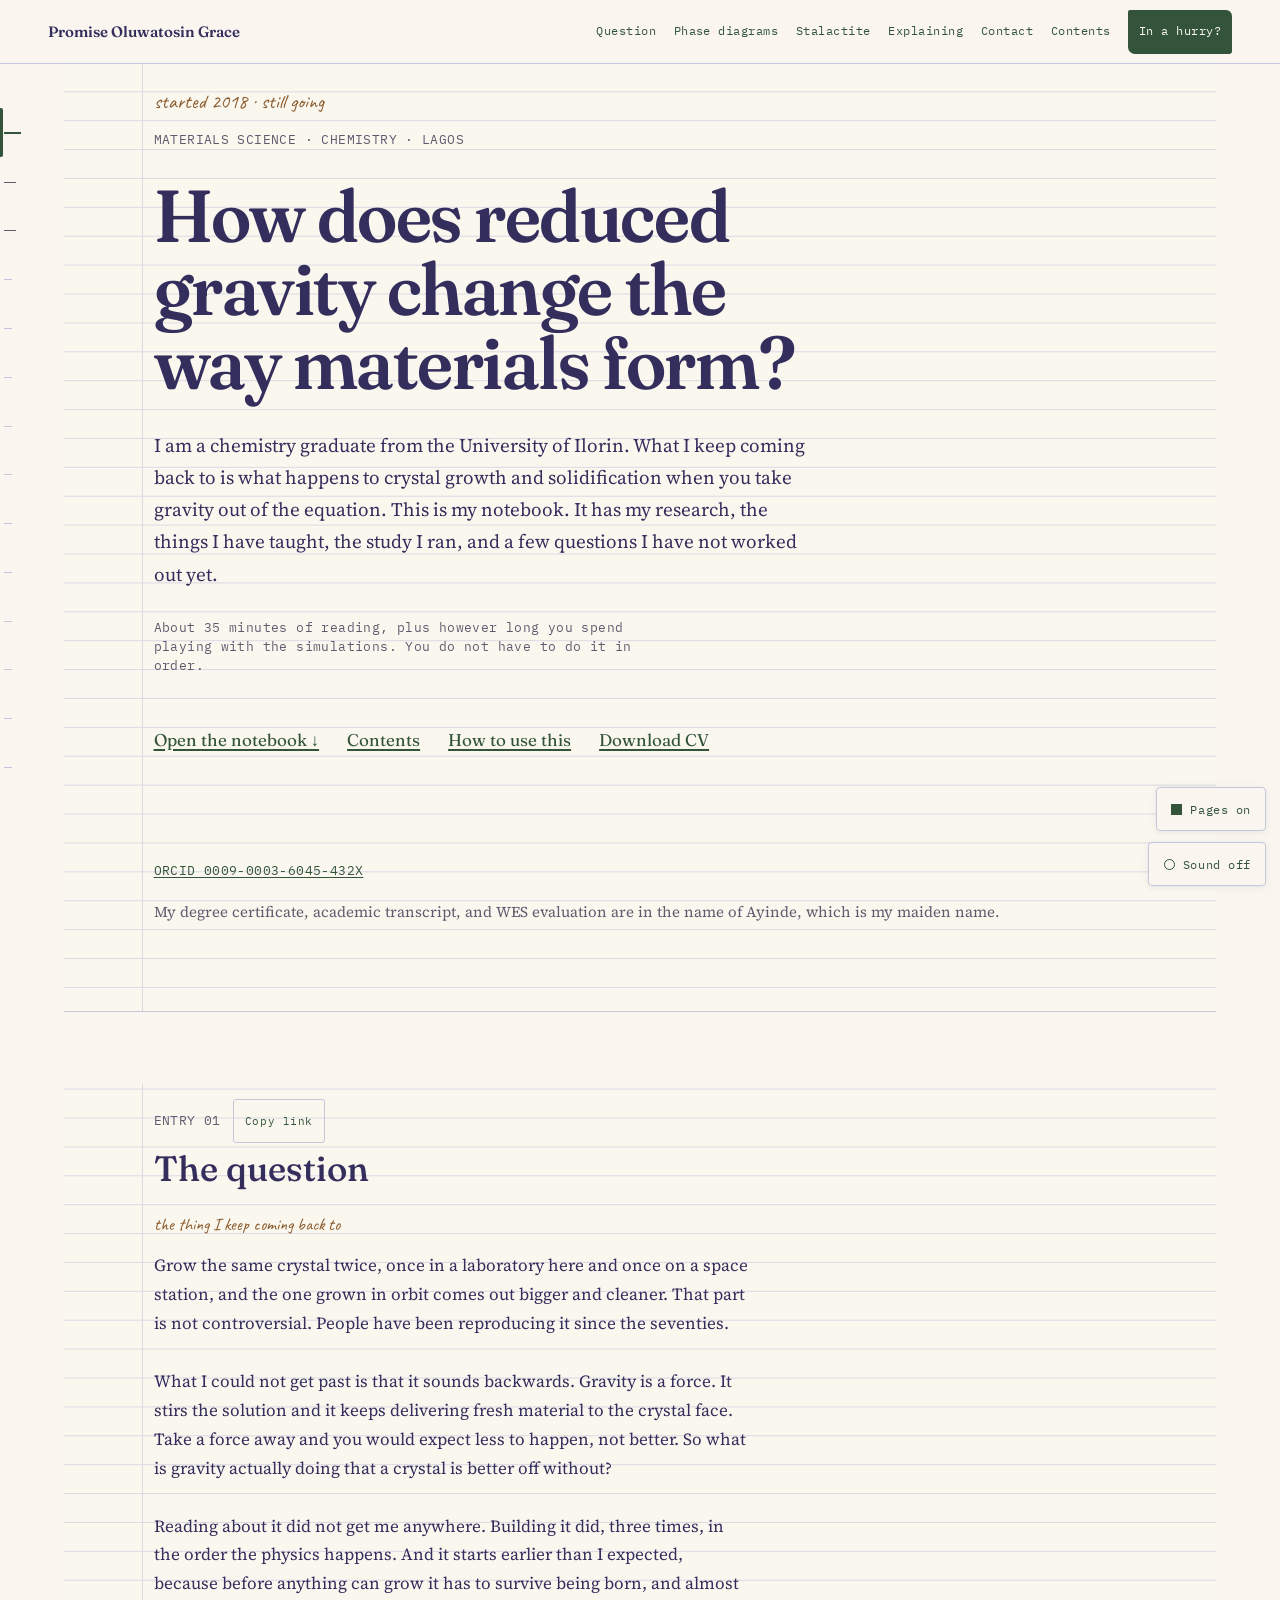
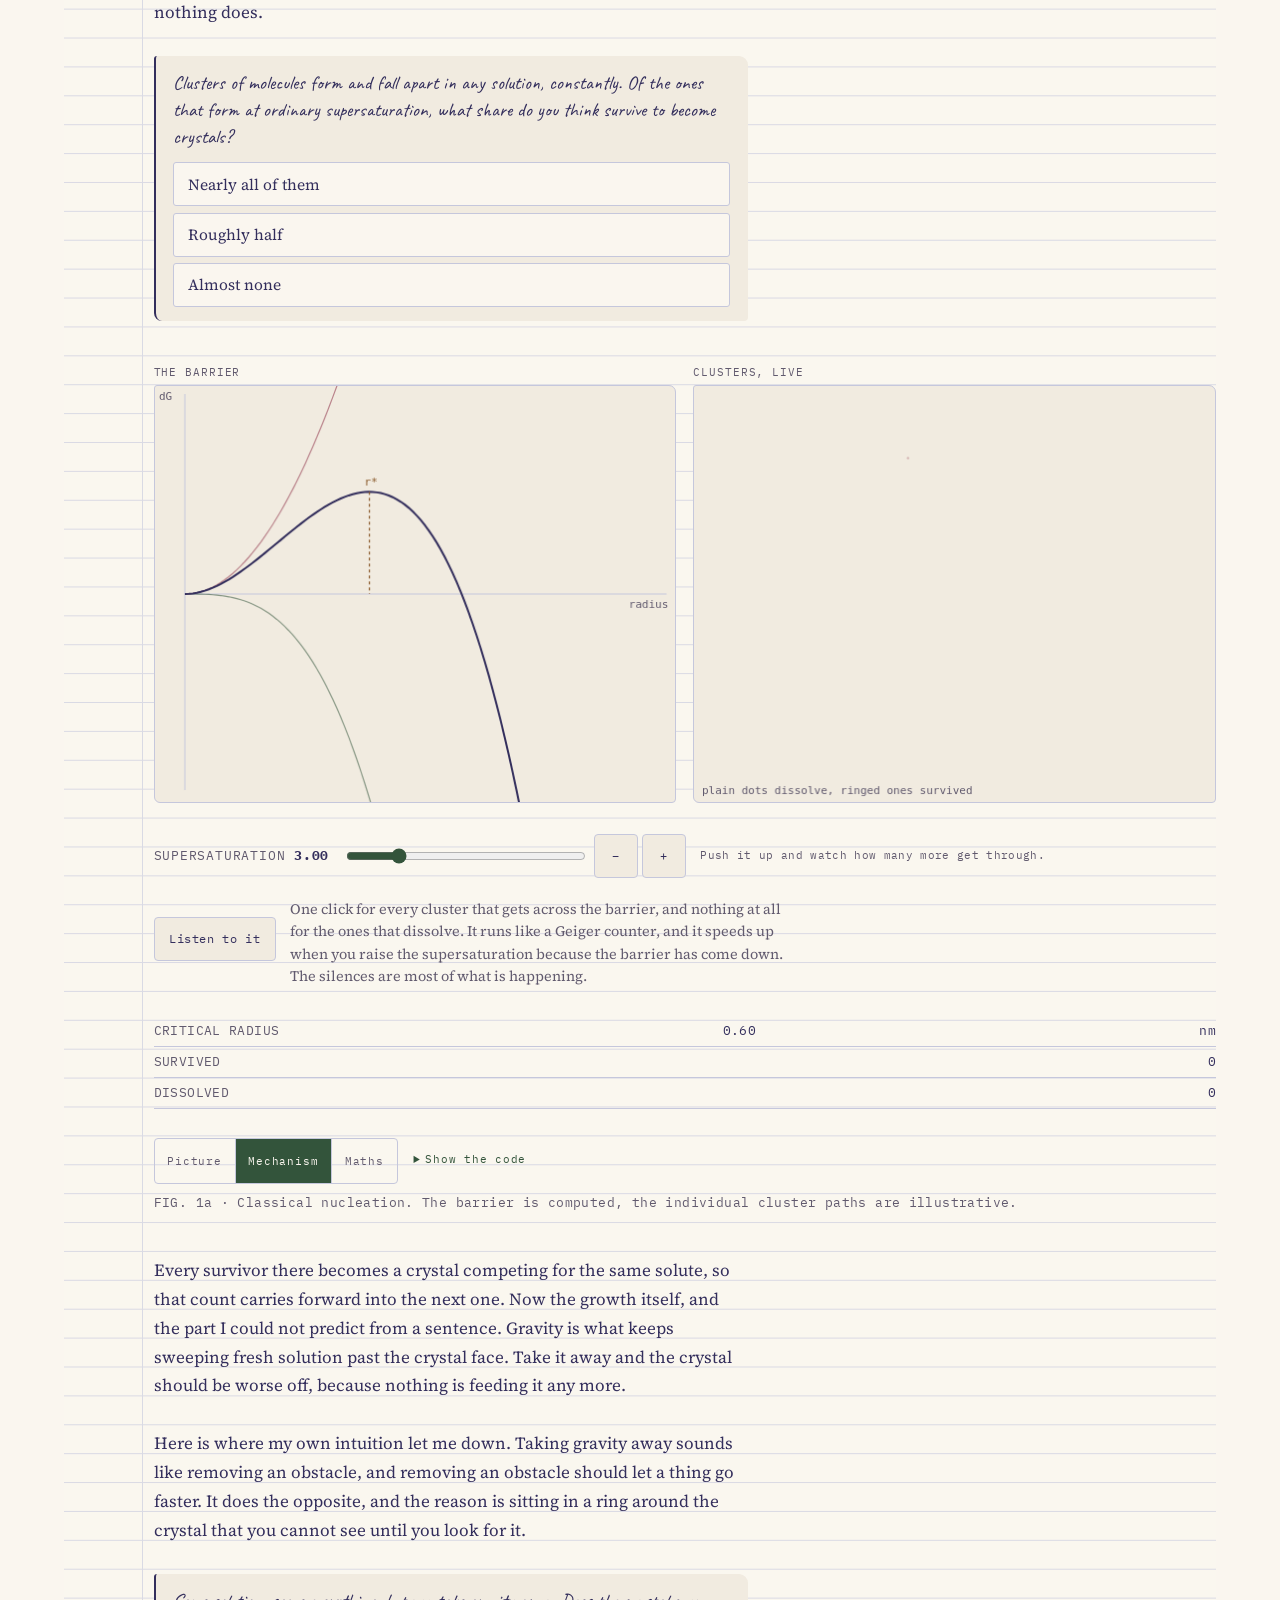
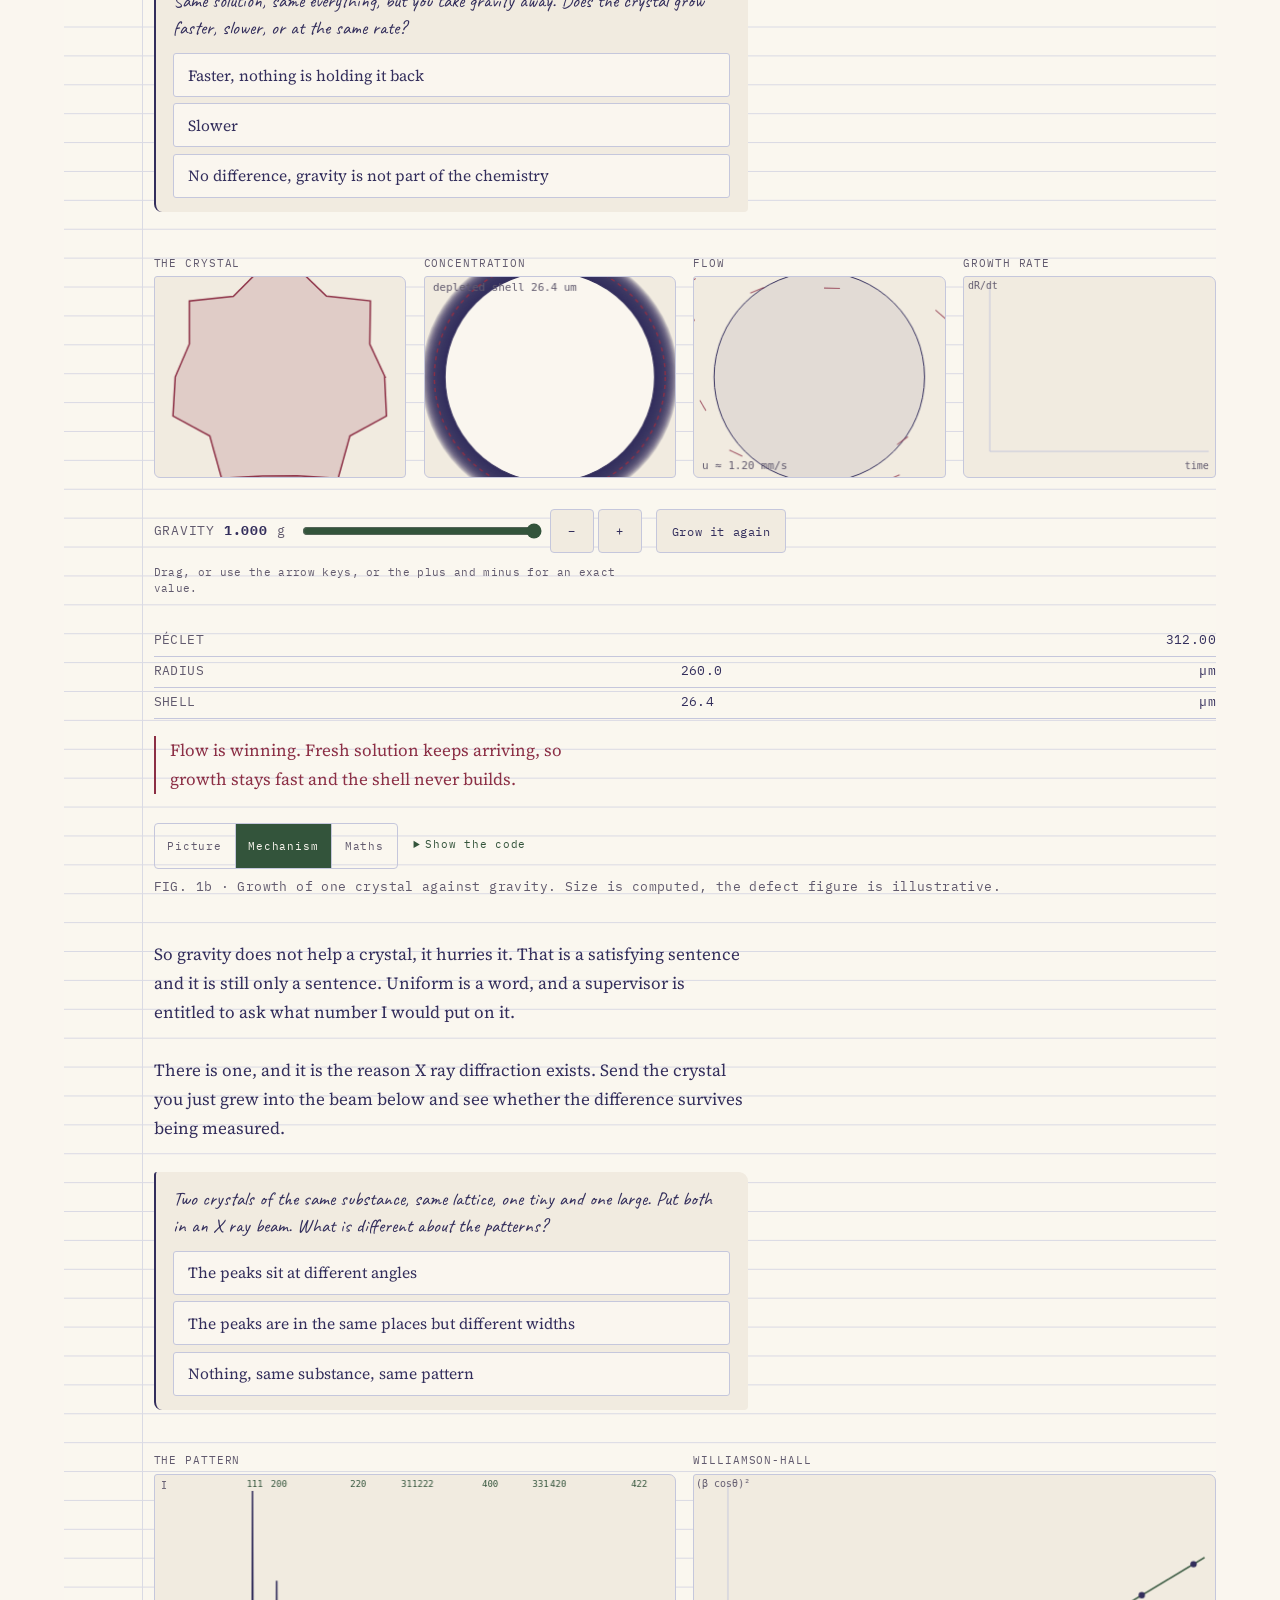
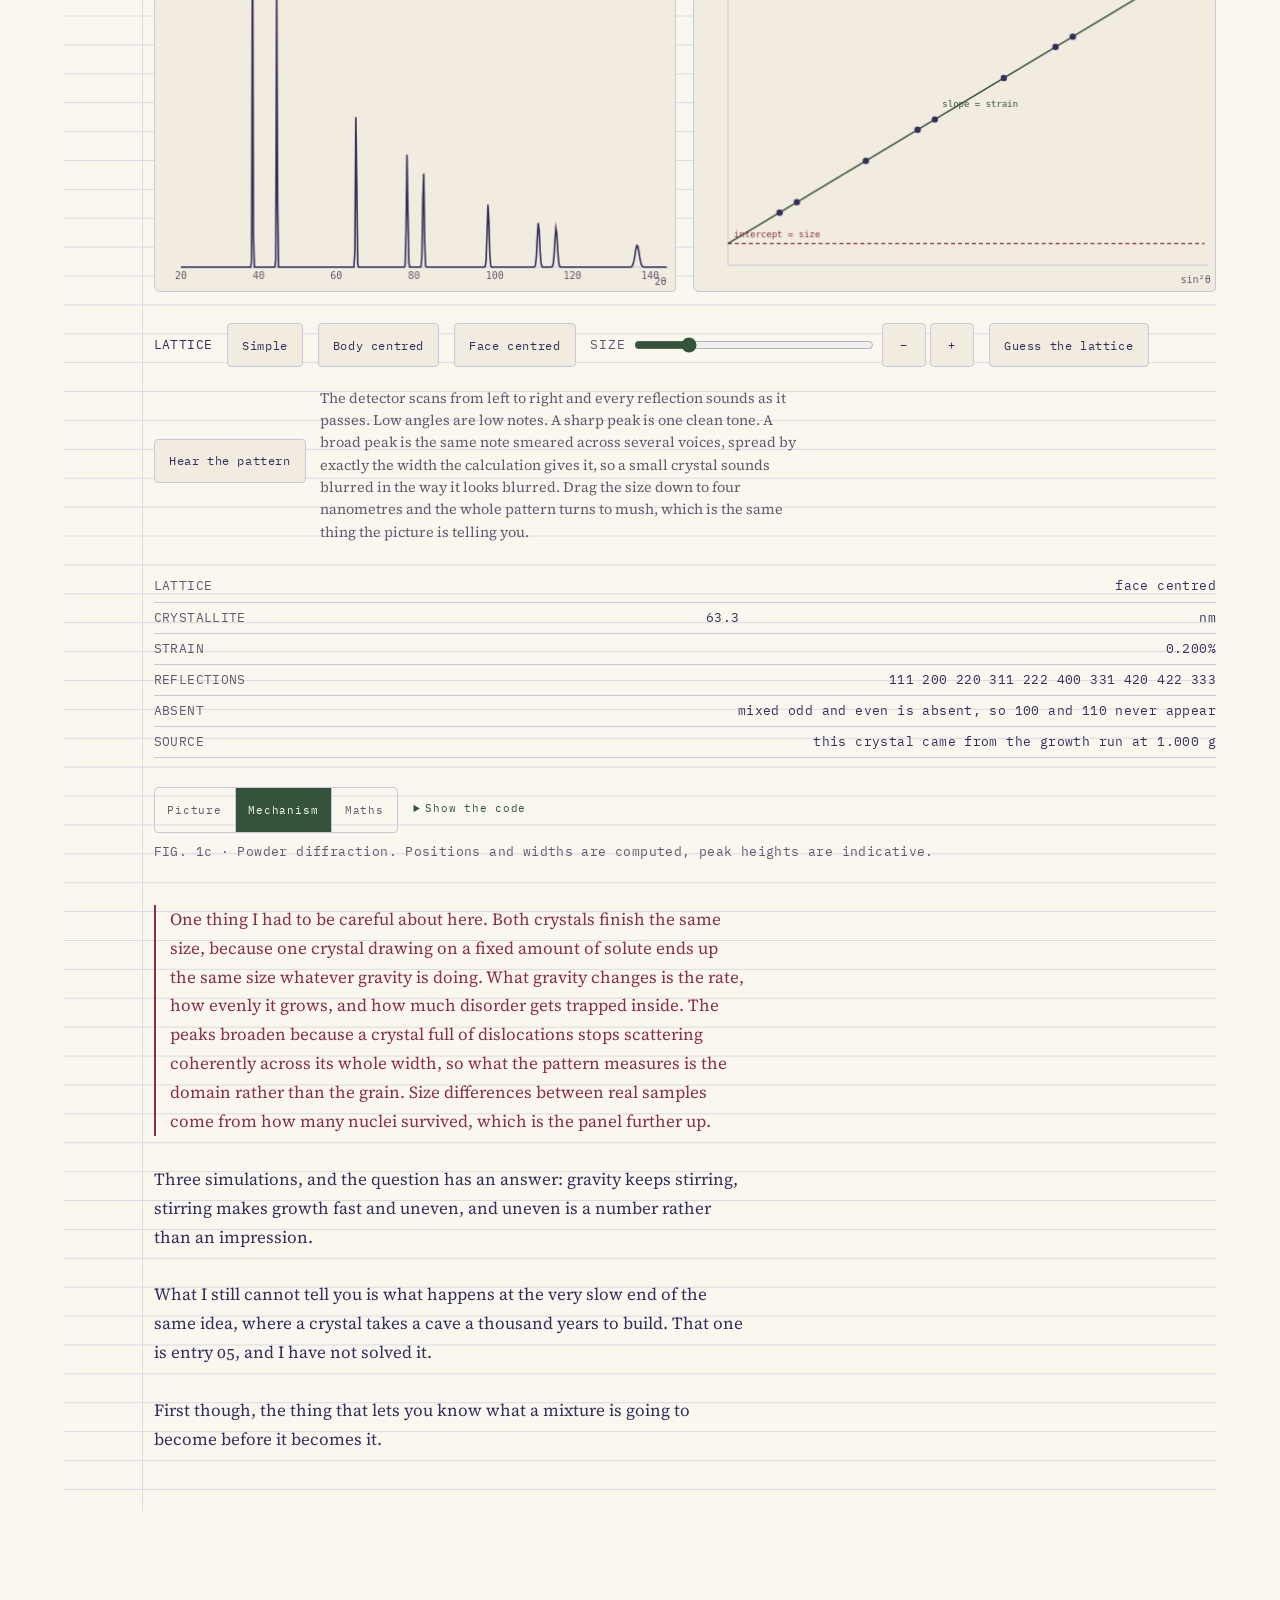
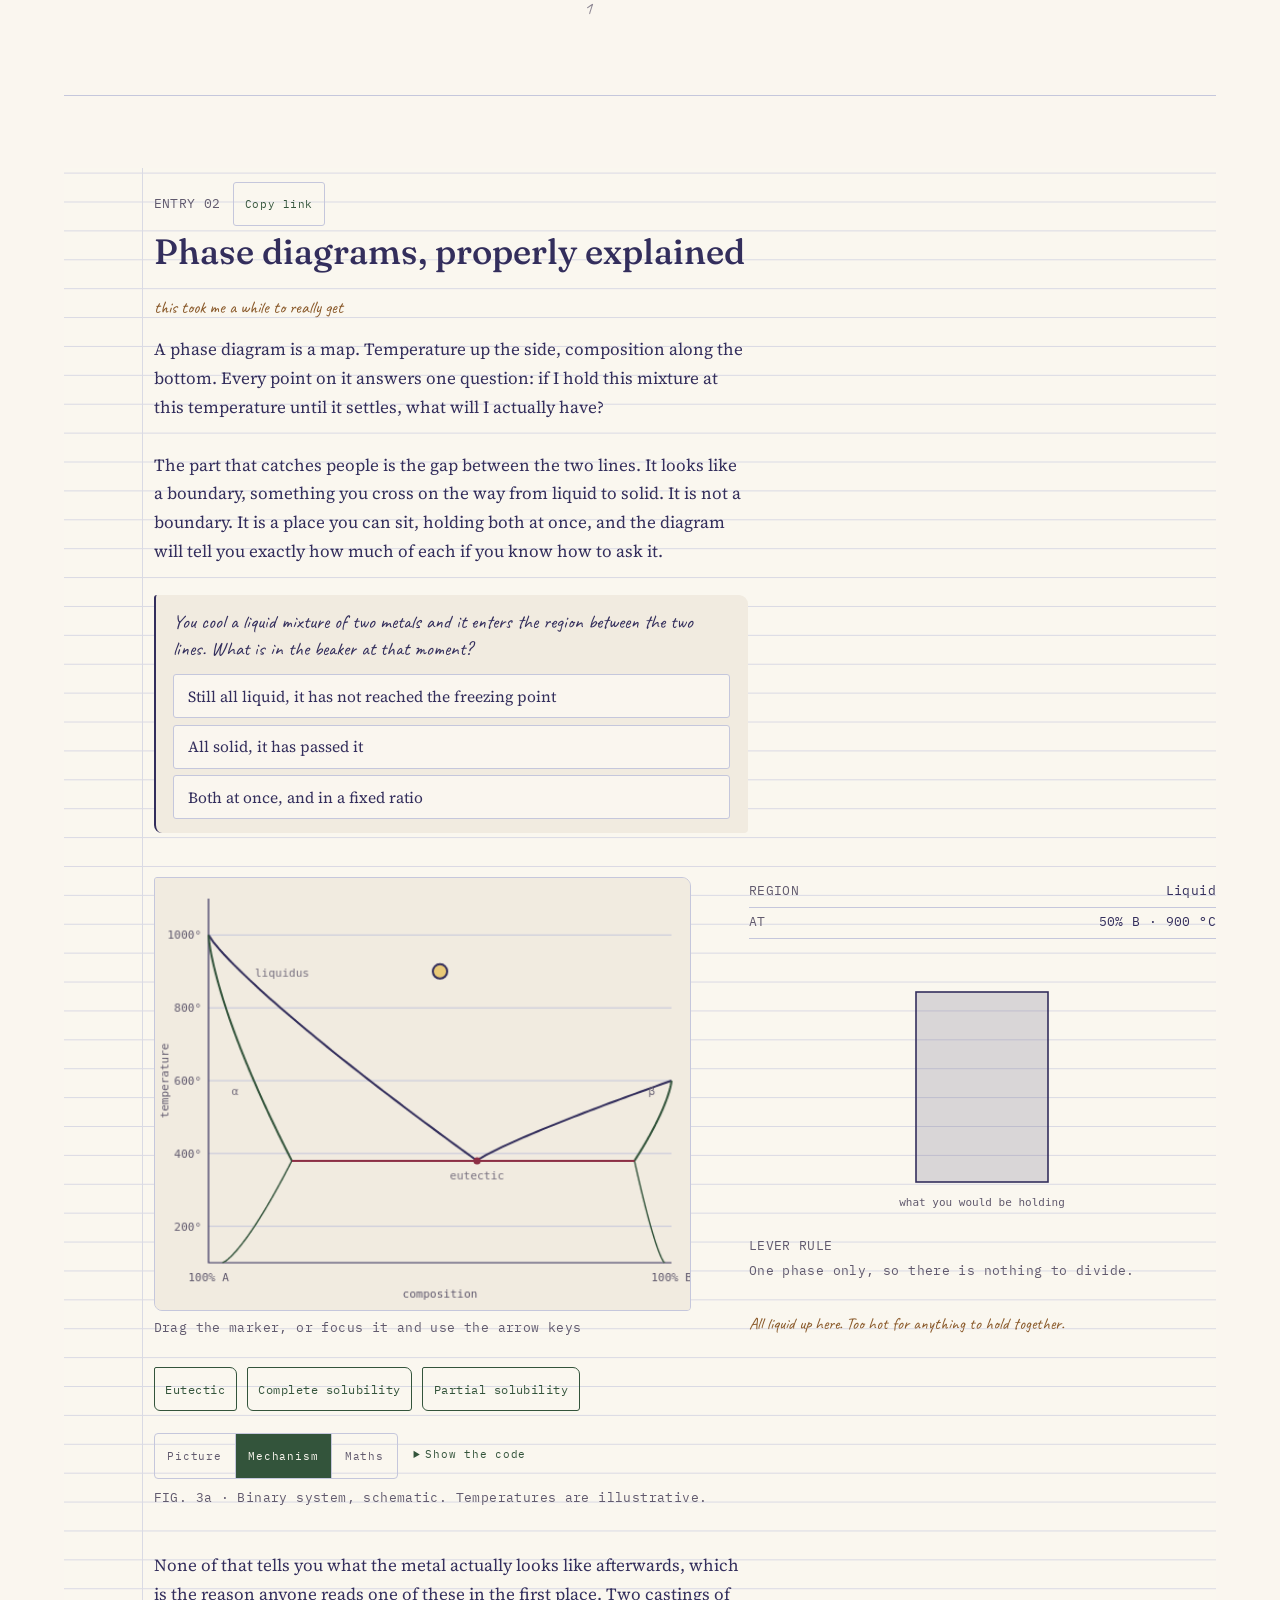
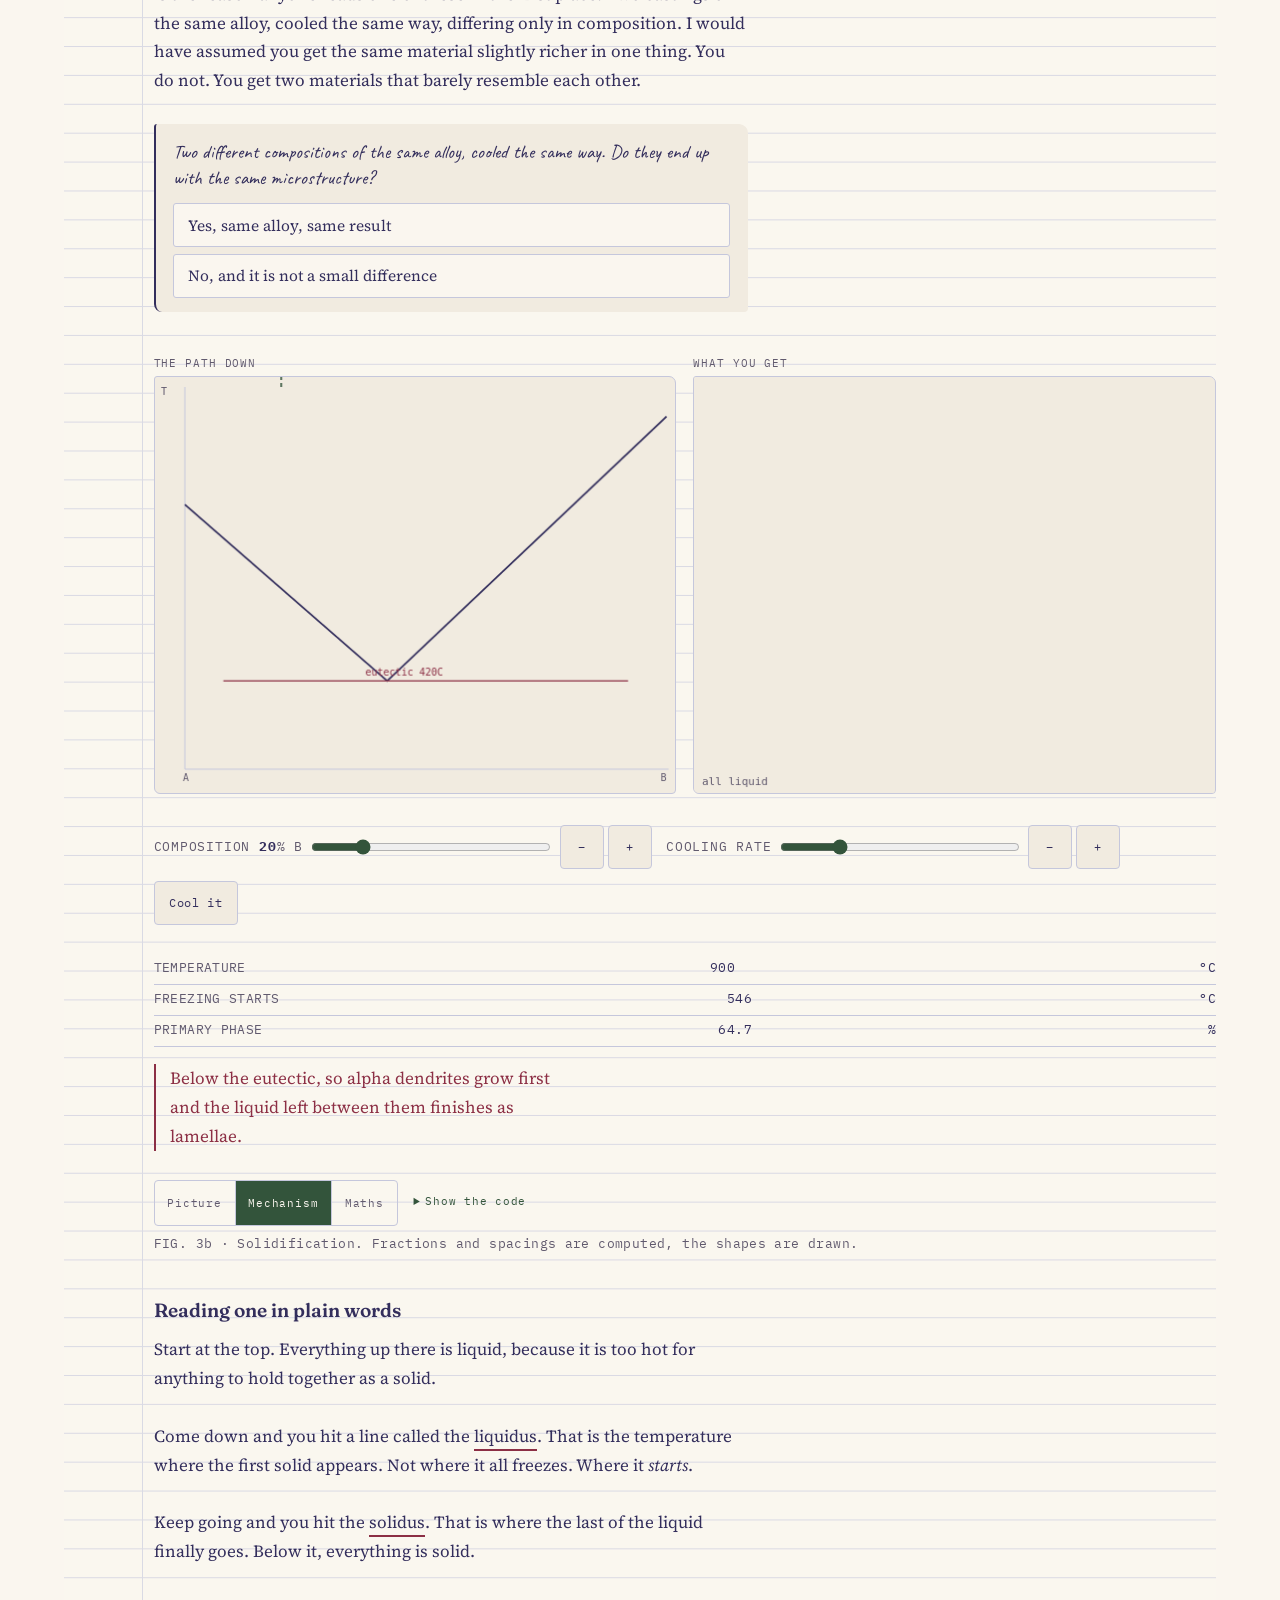
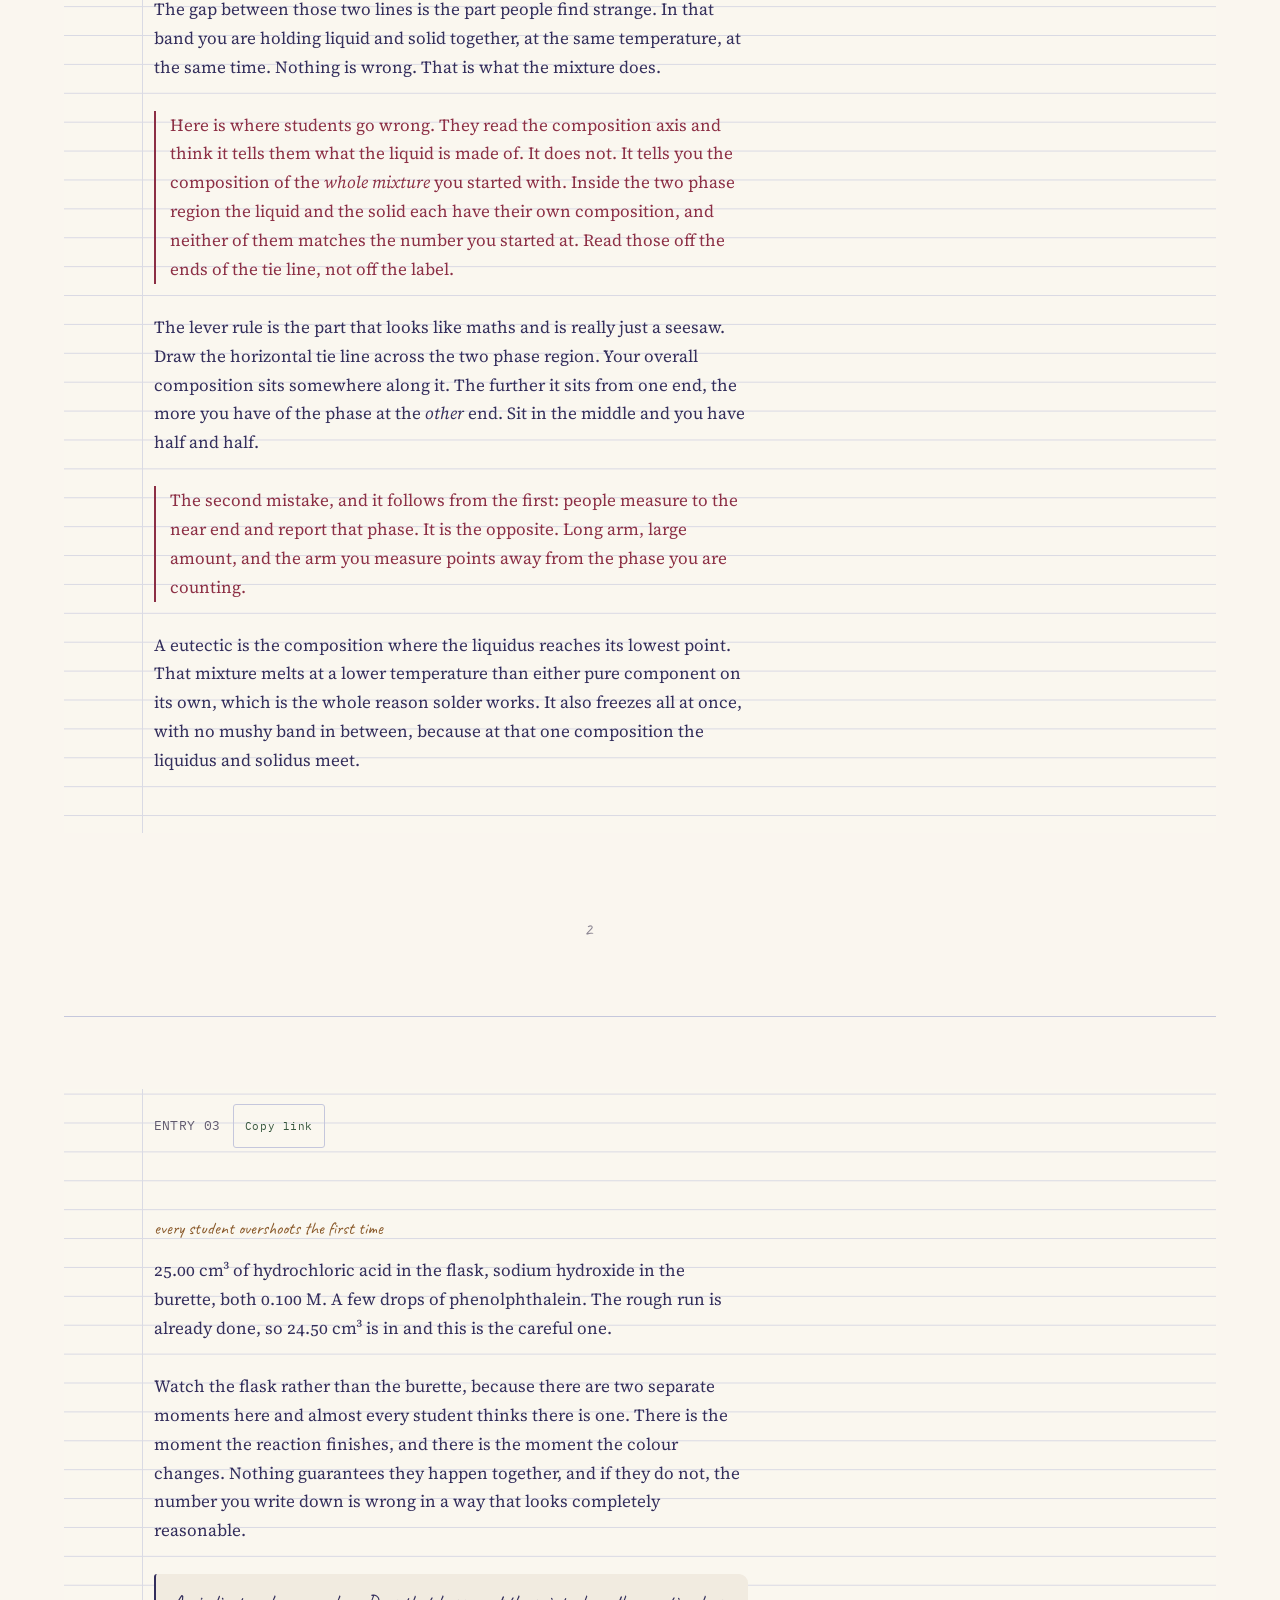
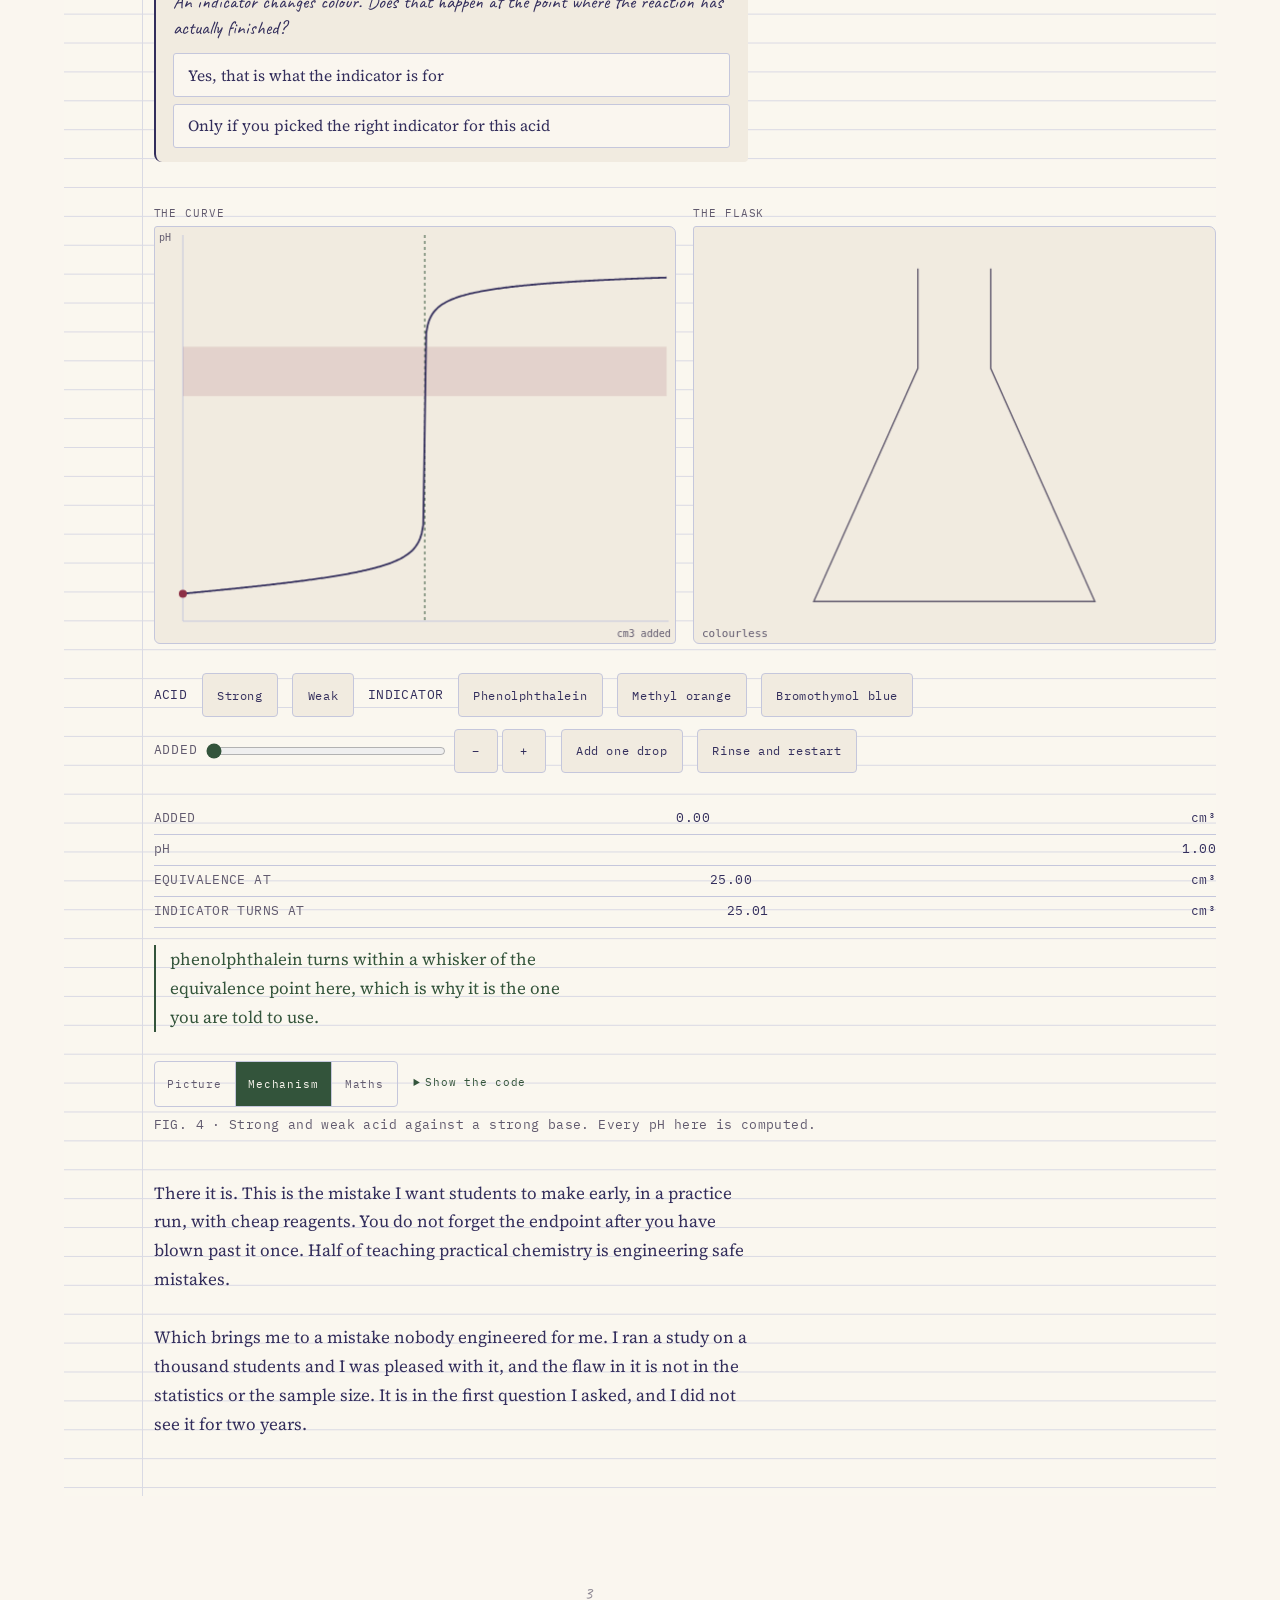
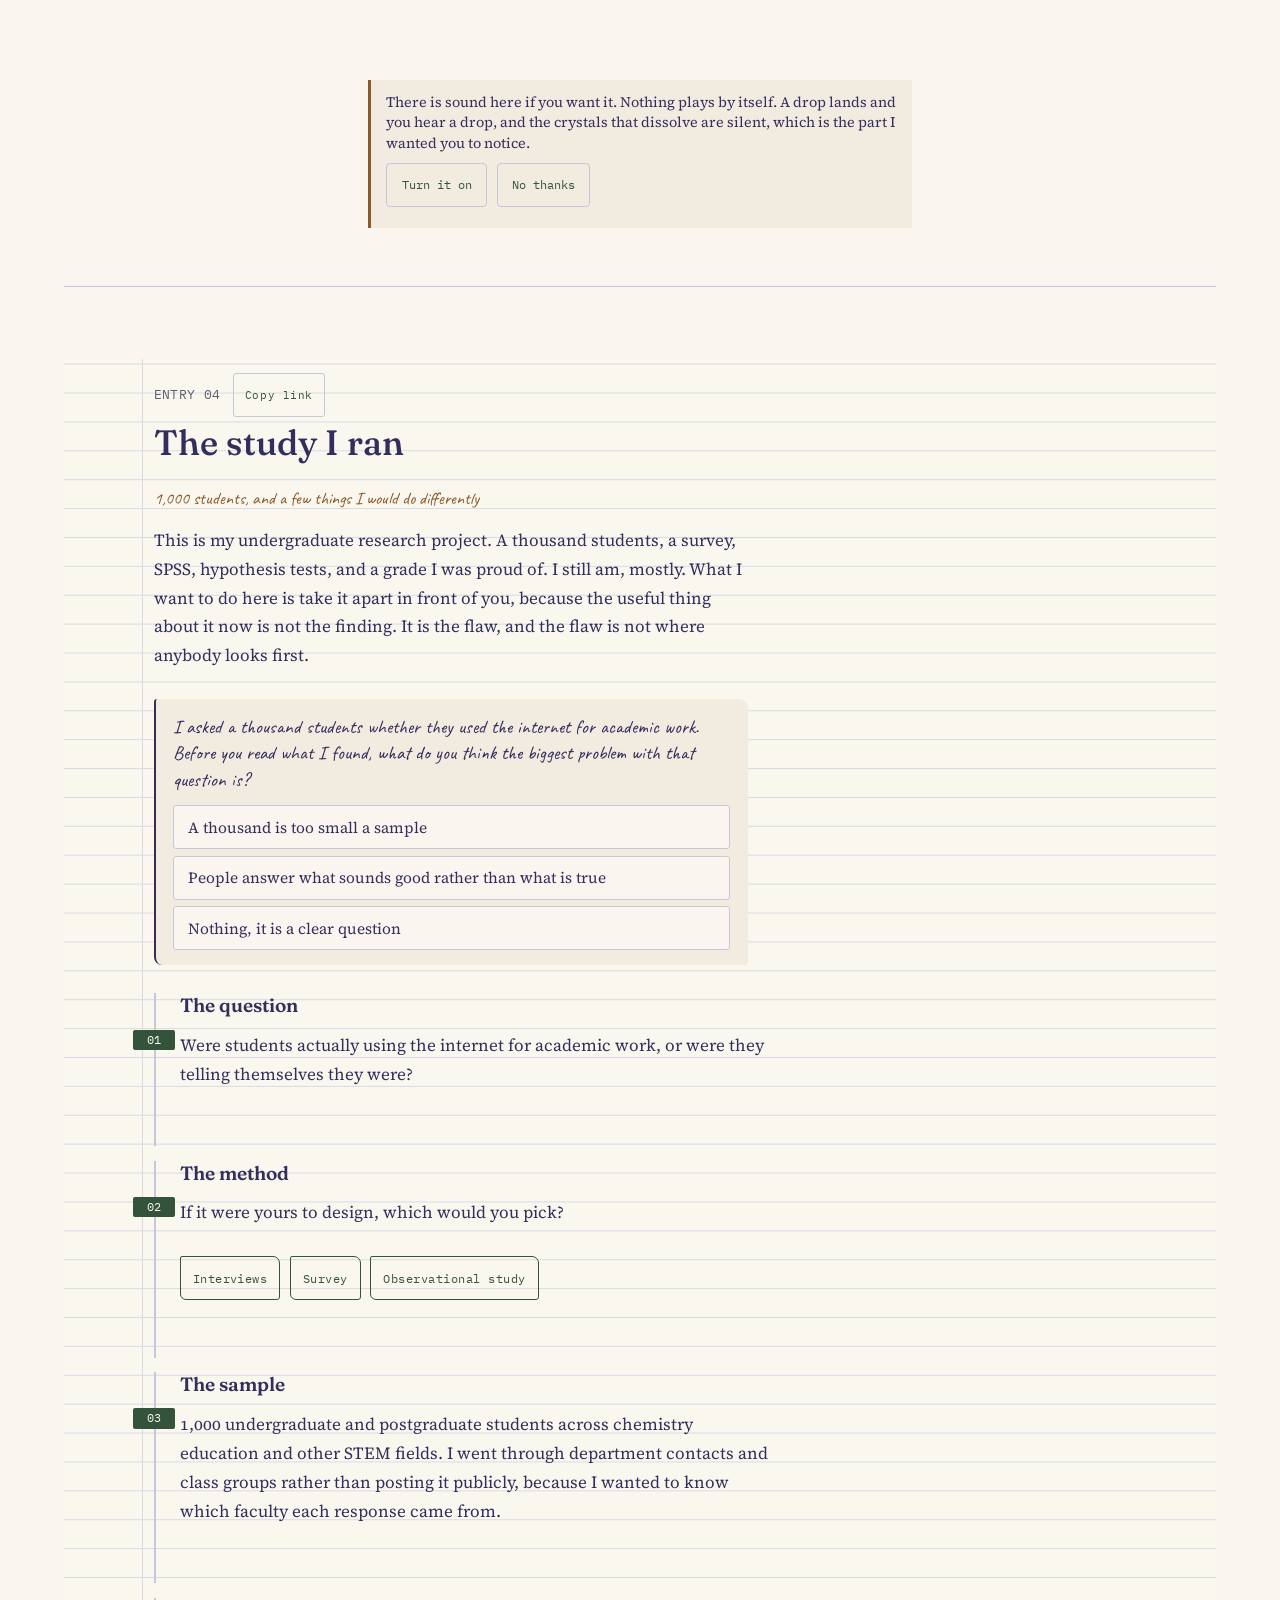
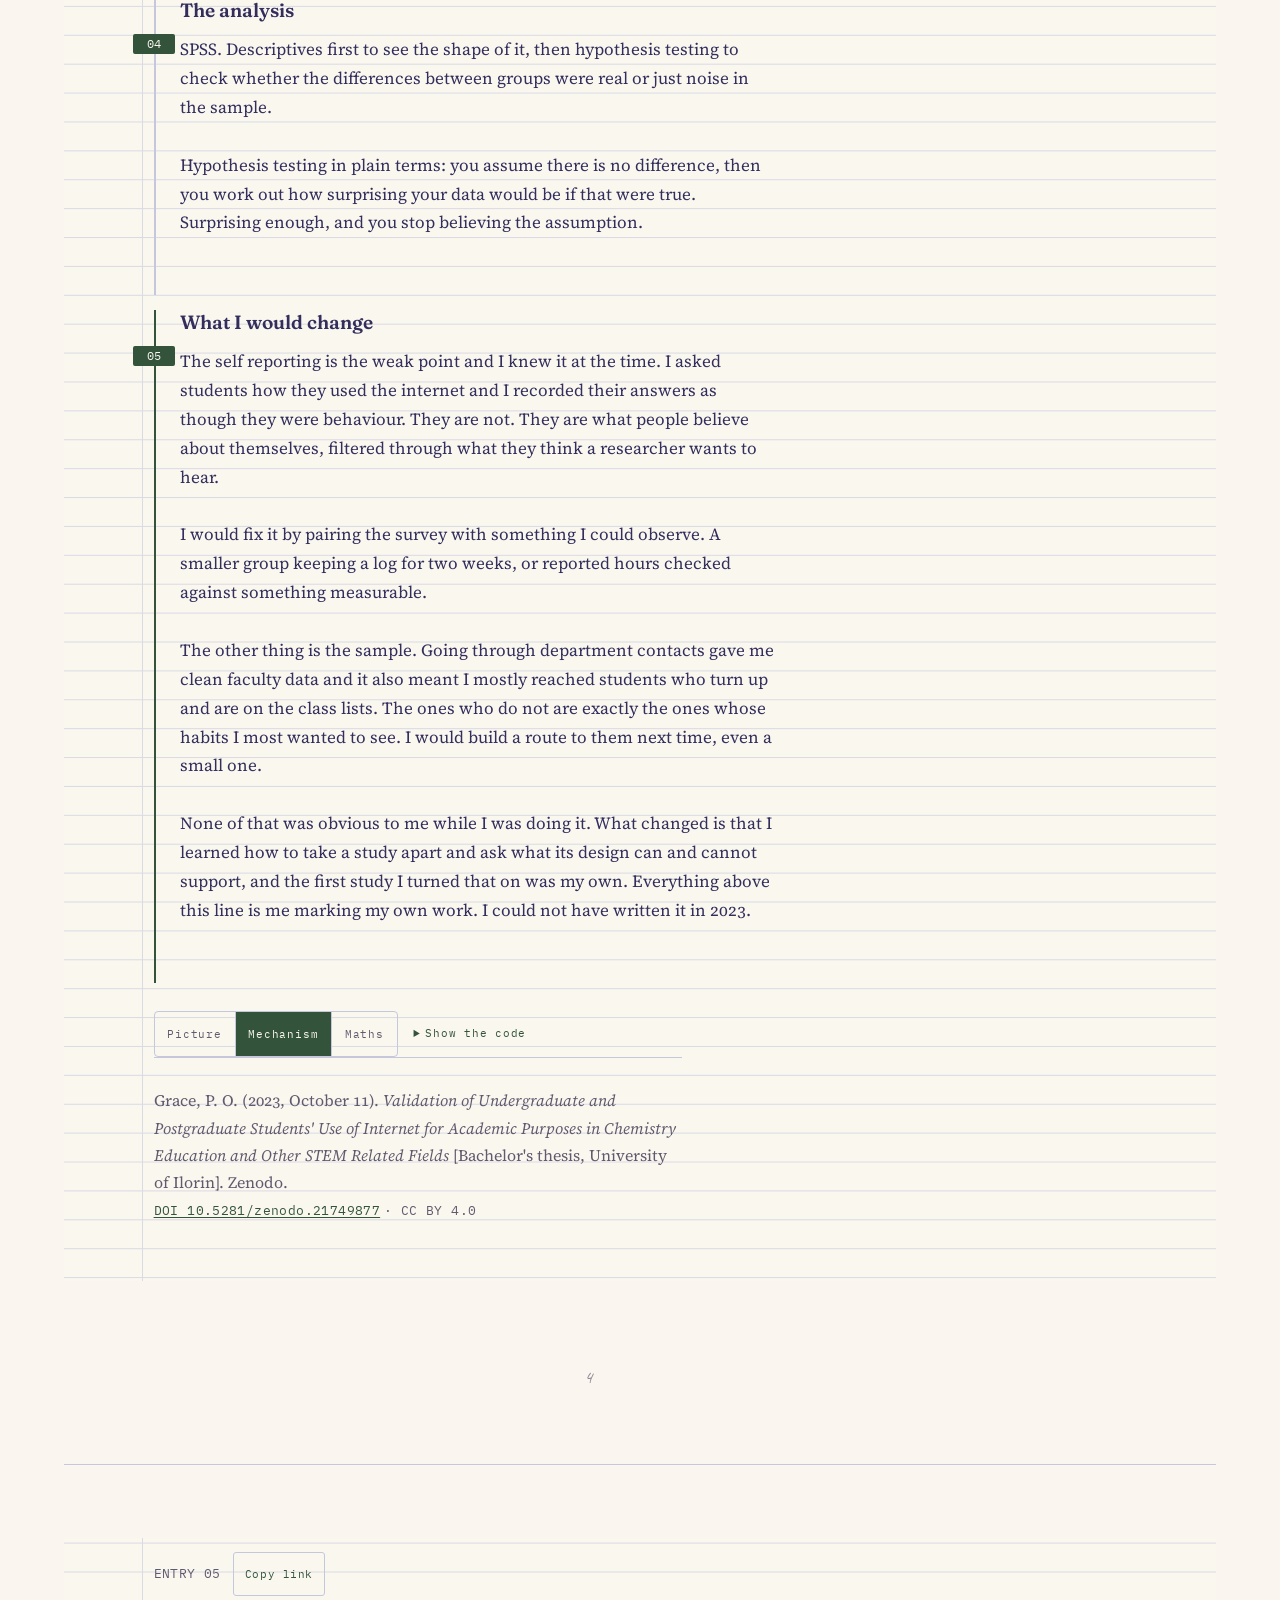
==== commit 98f15b67: "Phase 7.1: the prose hands over to the simulation, not the other way round The last of the ten, and " ====
--- a/index.html
+++ b/index.html
@@ -151,7 +151,9 @@
     sentence. Gravity is what keeps sweeping fresh solution past the crystal face. Take it away and
     the crystal should be worse off, because nothing is feeding it any more.</p>
 
-    <p>Turn the slider down and watch whether it is.</p>
+    <p>Here is where my own intuition let me down. Taking gravity away sounds like removing an
+    obstacle, and removing an obstacle should let a thing go faster. It does the opposite, and the
+    reason is sitting in a ring around the crystal that you cannot see until you look for it.</p>
 
     <div class="predict" data-predict="crystal">
       <p class="predict-q">Same solution, same everything, but you take gravity away. Does the crystal grow faster, slower, or at the same rate?</p>
@@ -330,7 +332,10 @@
     on it answers one question: if I hold this mixture at this temperature until it settles, what
     will I actually have?</p>
 
-    <p>Drag the point around. The panel beside it shows what you would be holding.</p>
+    <p>The part that catches people is the gap between the two lines. It looks like a boundary,
+    something you cross on the way from liquid to solid. It is not a boundary. It is a place you
+    can sit, holding both at once, and the diagram will tell you exactly how much of each if you
+    know how to ask it.</p>
 
     <div class="predict" data-predict="phase">
       <p class="predict-q">You cool a liquid mixture of two metals and it enters the region between the two lines. What is in the beaker at that moment?</p>
@@ -386,7 +391,9 @@
     </figure>
 
     <p>None of that tells you what the metal actually looks like afterwards, which is the reason
-    anyone reads one of these. So pick a composition, cool it, and watch the structure arrive.</p>
+    anyone reads one of these in the first place. Two castings of the same alloy, cooled the same
+    way, differing only in composition. I would have assumed you get the same material slightly
+    richer in one thing. You do not. You get two materials that barely resemble each other.</p>
 
     <div class="predict" data-predict="solidify">
       <p class="predict-q">Two different compositions of the same alloy, cooled the same way. Do they end up with the same microstructure?</p>
@@ -495,7 +502,10 @@
     A few drops of phenolphthalein. The rough run is already done, so 24.50 cm³ is in and this is
     the careful one.</p>
 
-    <p>Add it a drop at a time and watch the flask rather than the burette.</p>
+    <p>Watch the flask rather than the burette, because there are two separate moments here and
+    almost every student thinks there is one. There is the moment the reaction finishes, and there
+    is the moment the colour changes. Nothing guarantees they happen together, and if they do not,
+    the number you write down is wrong in a way that looks completely reasonable.</p>
 
     <div class="predict" data-predict="titration">
       <p class="predict-q">An indicator changes colour. Does that happen at the point where the reaction has actually finished?</p>
@@ -563,6 +573,10 @@
     <p>There it is. This is the mistake I want students to make early, in a practice run, with cheap
     reagents. You do not forget the endpoint after you have blown past it once. Half of teaching
     practical chemistry is engineering safe mistakes.</p>
+
+    <p>Which brings me to a mistake nobody engineered for me. I ran a study on a thousand students
+    and I was pleased with it, and the flaw in it is not in the statistics or the sample size. It is
+    in the first question I asked, and I did not see it for two years.</p>
   </div>
 </article>
 
@@ -573,6 +587,11 @@
     <p class="entry-no mono">ENTRY 04</p>
     <h2 id="the-study-h">The study I ran</h2>
     <p class="hand margin-note">1,000 students, and a few things I would do differently</p>
+
+    <p>This is my undergraduate research project. A thousand students, a survey, SPSS, hypothesis
+    tests, and a grade I was proud of. I still am, mostly. What I want to do here is take it apart
+    in front of you, because the useful thing about it now is not the finding. It is the flaw, and
+    the flaw is not where anybody looks first.</p>
 
     <div class="predict" data-predict="study">
       <p class="predict-q">I asked a thousand students whether they used the internet for academic work. Before you read what I found, what do you think the biggest problem with that question is?</p>
@@ -1419,9 +1438,13 @@
 
     <p>The thing that took me longest to accept about a framework is that the useful part is the
     part that is not there. You spend the whole synthesis building a scaffold, and what you are
-    actually making is the hole. Swap the linker for a longer one below and watch the number at the
-    bottom, because a gram of this stuff having the surface area of a football pitch is the fact
-    that made me care about it in the first place.</p>
+    actually making is the hole.</p>
+
+    <p>Which sets up the problem the whole field lives with. Make the hole bigger and more things
+    fit through it, and a filter that lets everything through has stopped being a filter. So the
+    useful frameworks are not the ones with the most space in them. They are the ones that are
+    exactly the wrong size for one particular molecule, and finding out how narrow that margin is
+    turns out to be the interesting part.</p>
 
 <div class="predict" data-predict="mof">
   <p class="predict-q">A metal organic framework is mostly empty space. Swap its struts for longer ones and the hole in the middle gets bigger. What happens to what can pass through?</p>
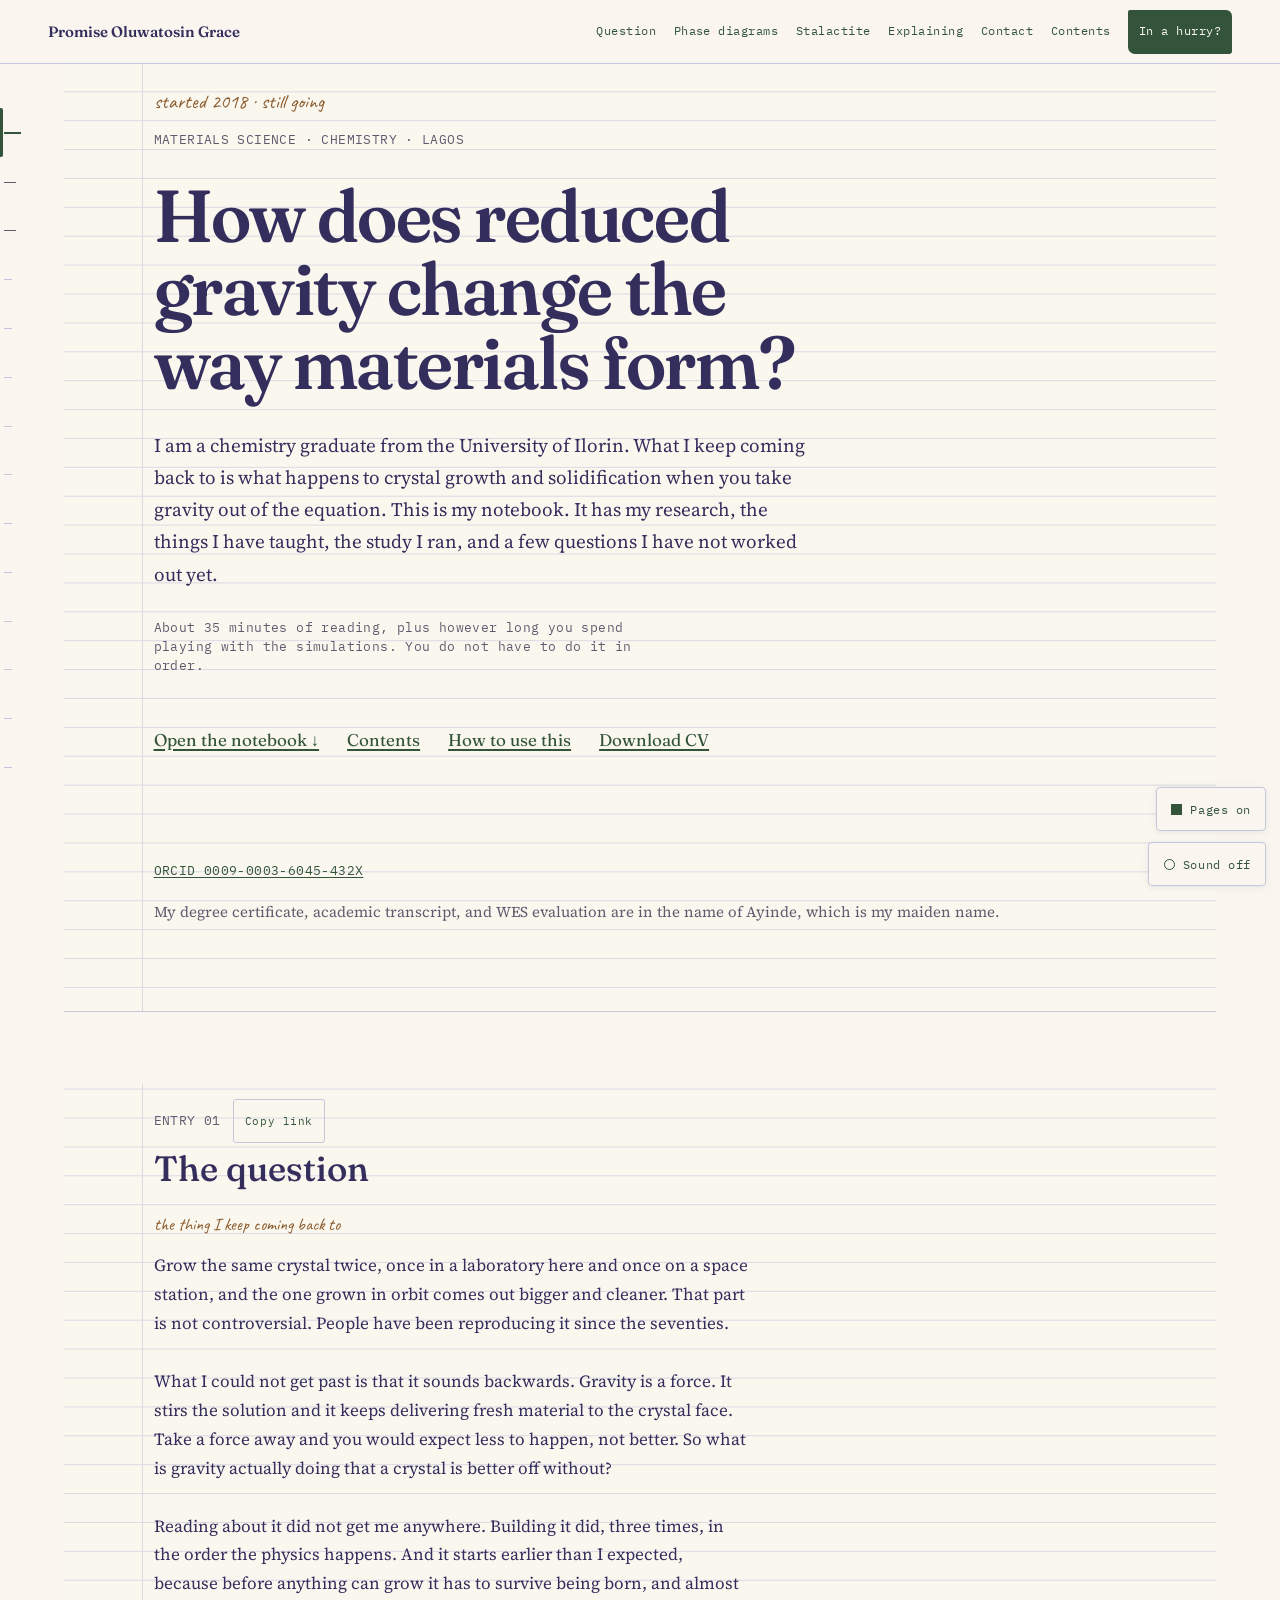
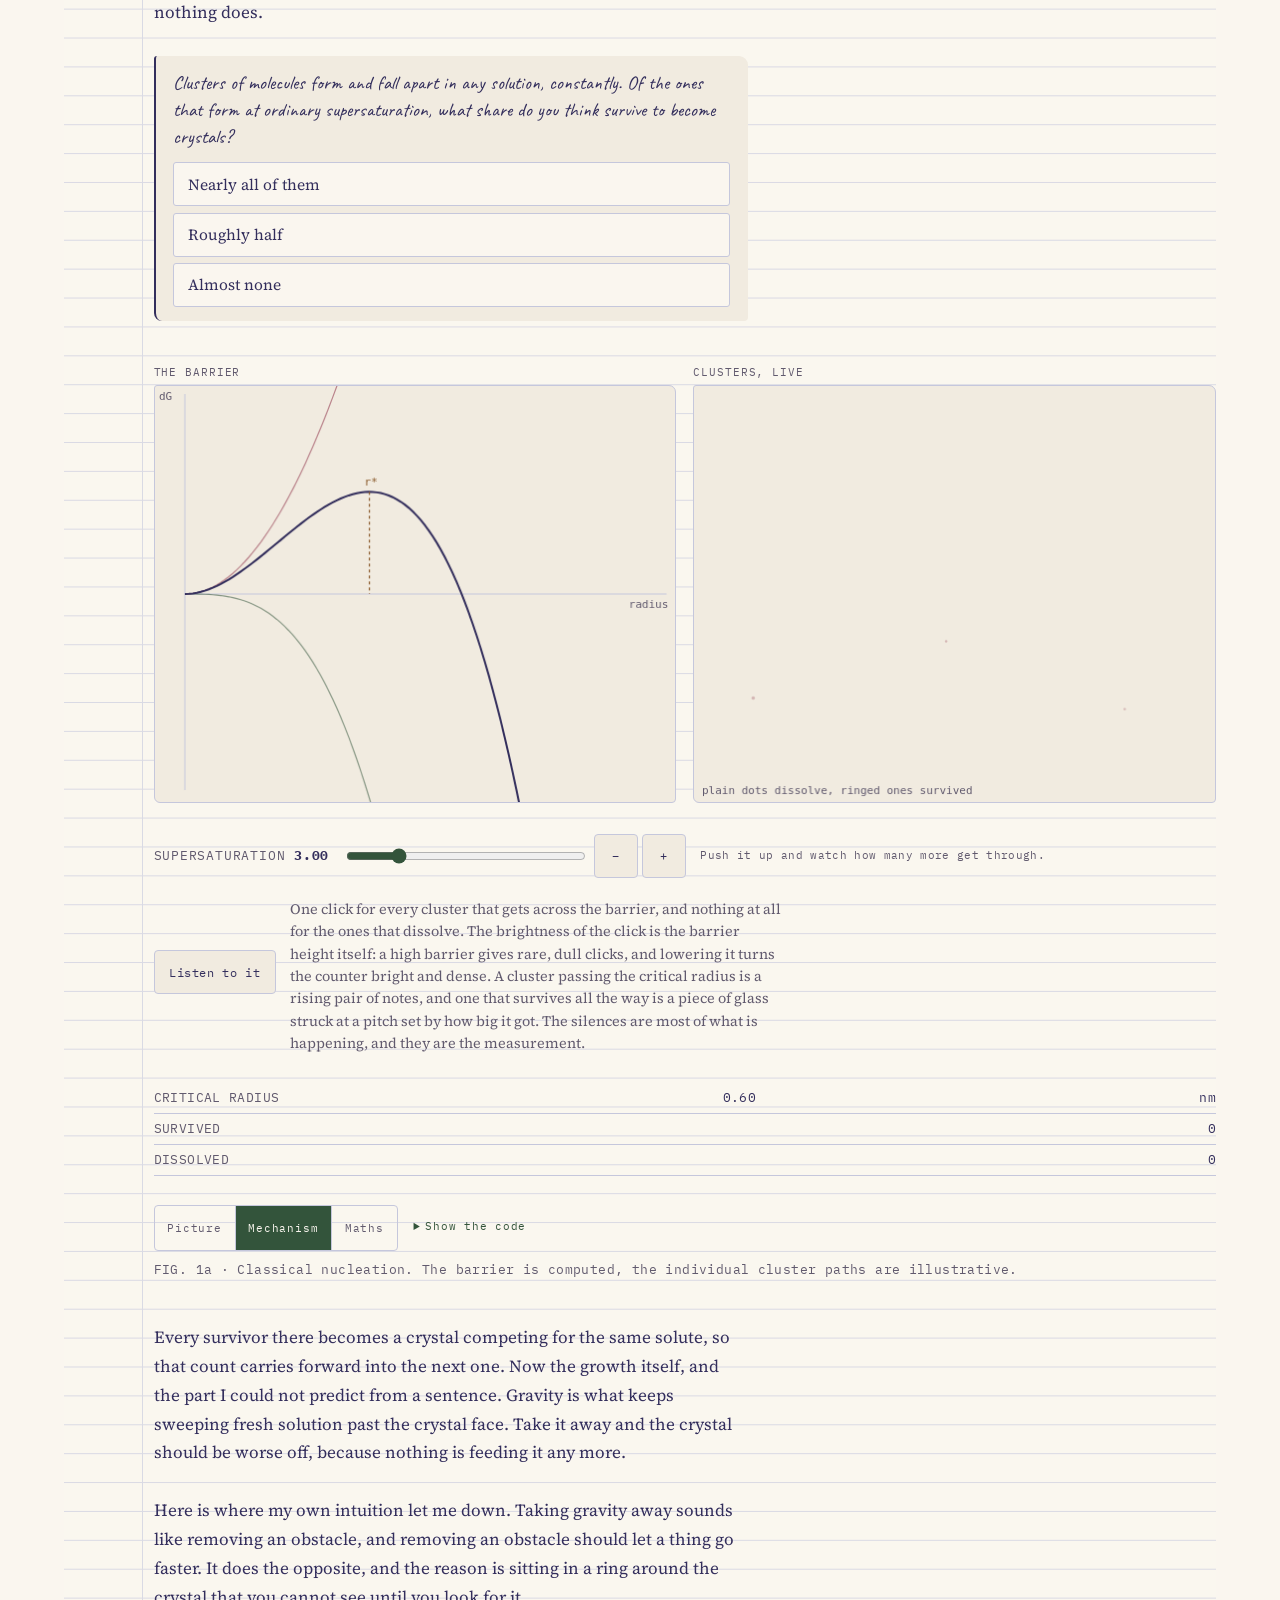
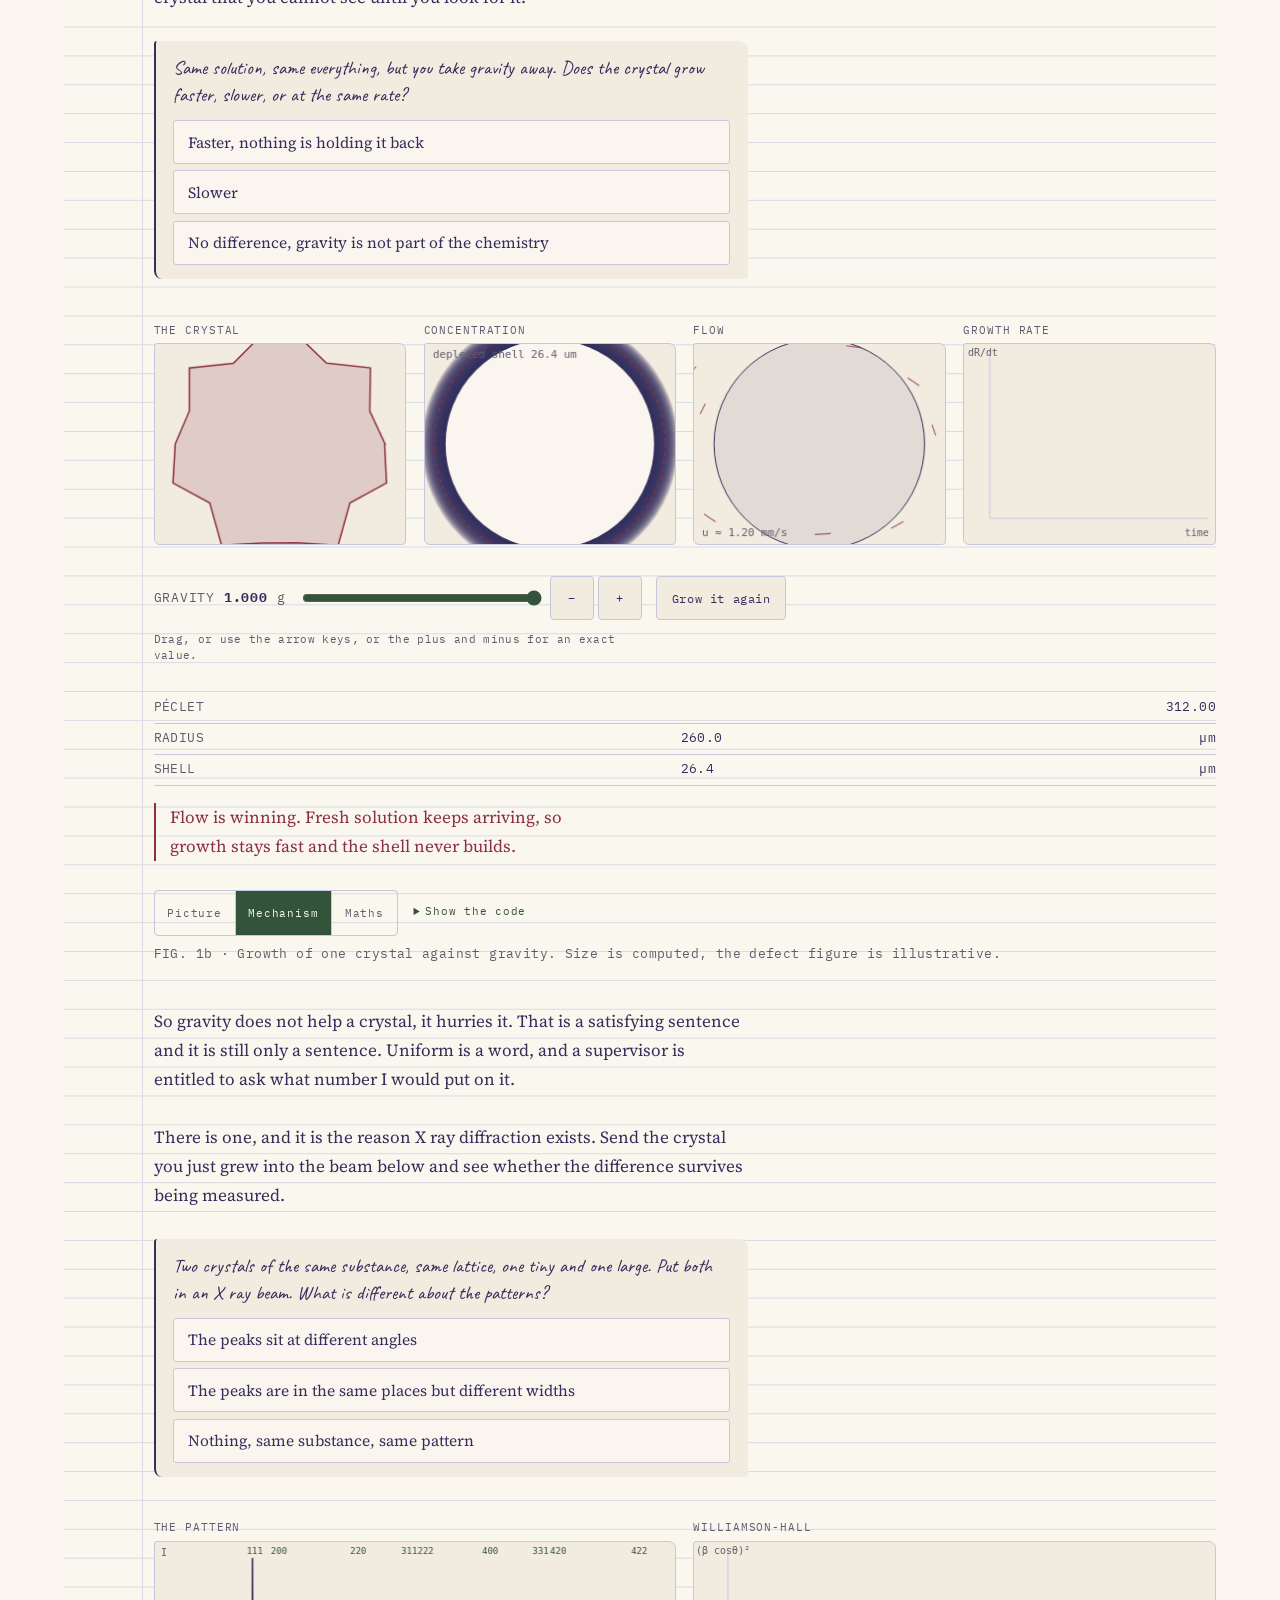
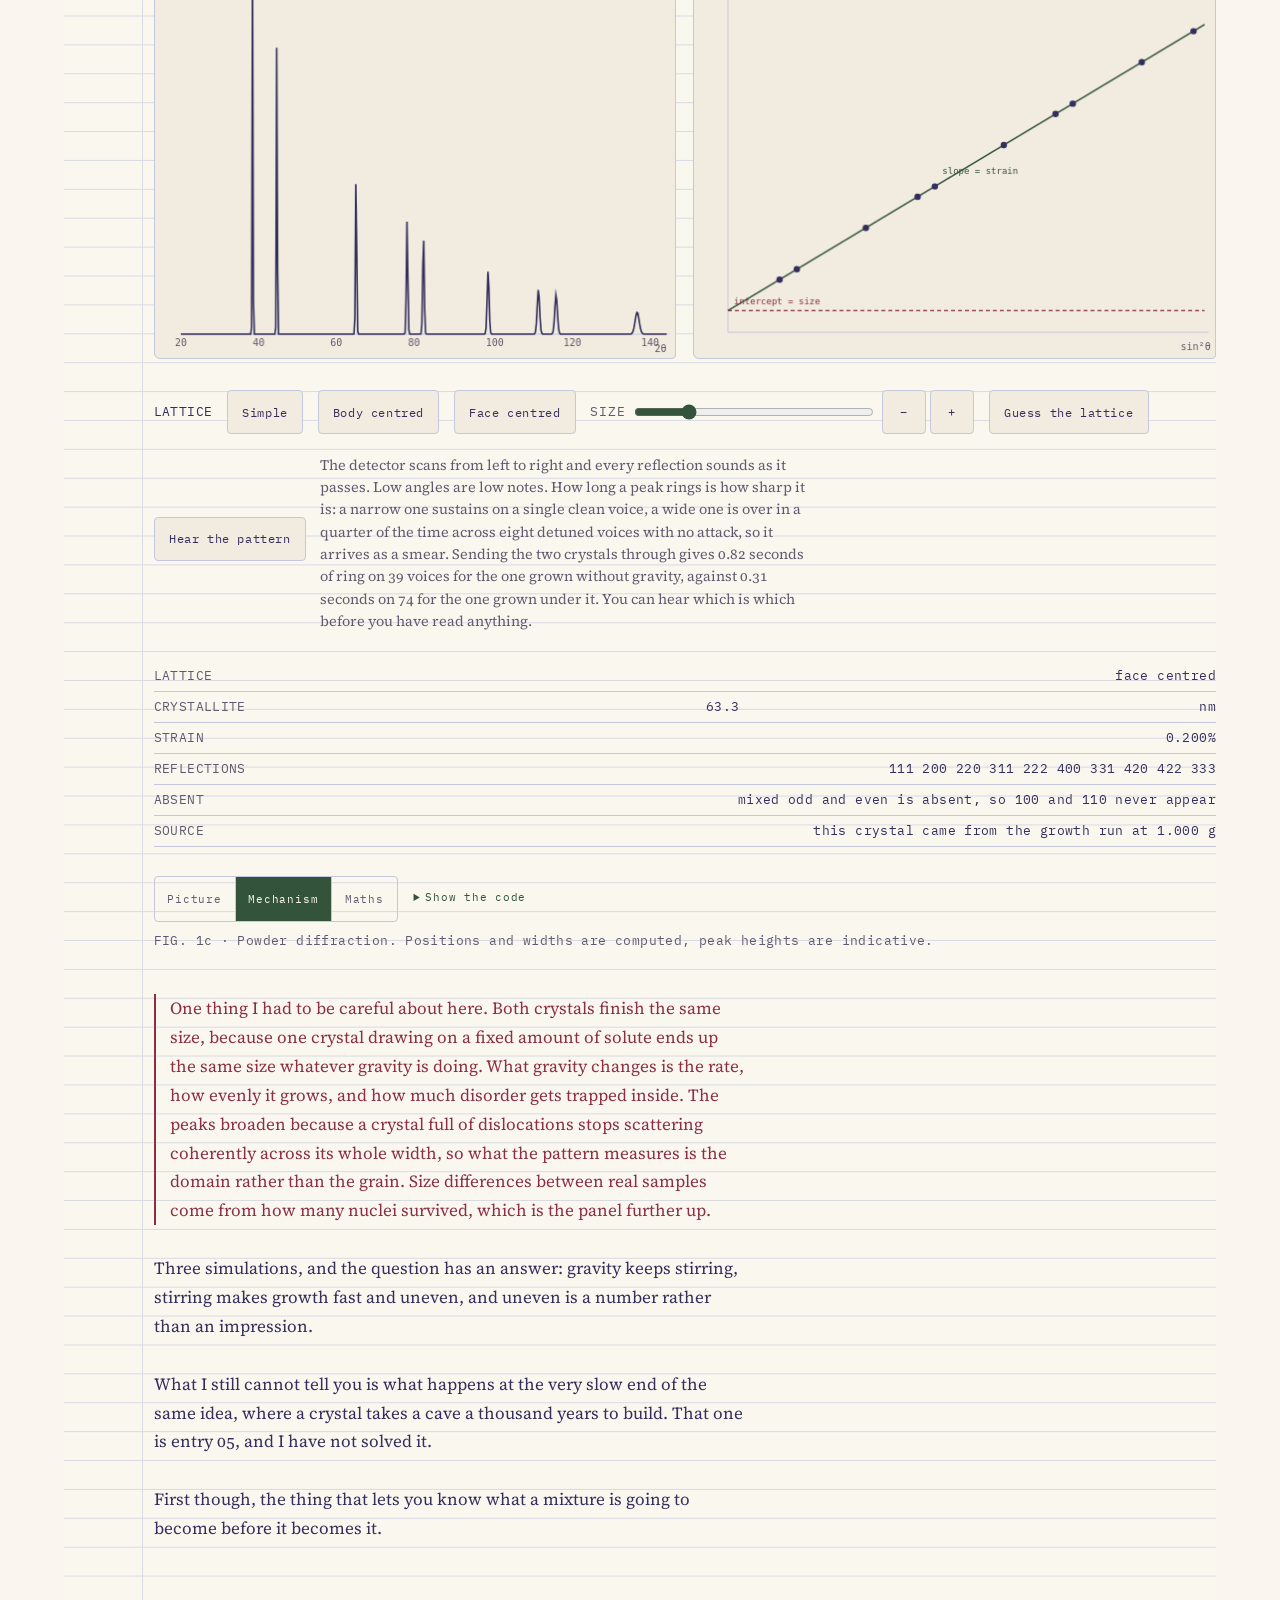
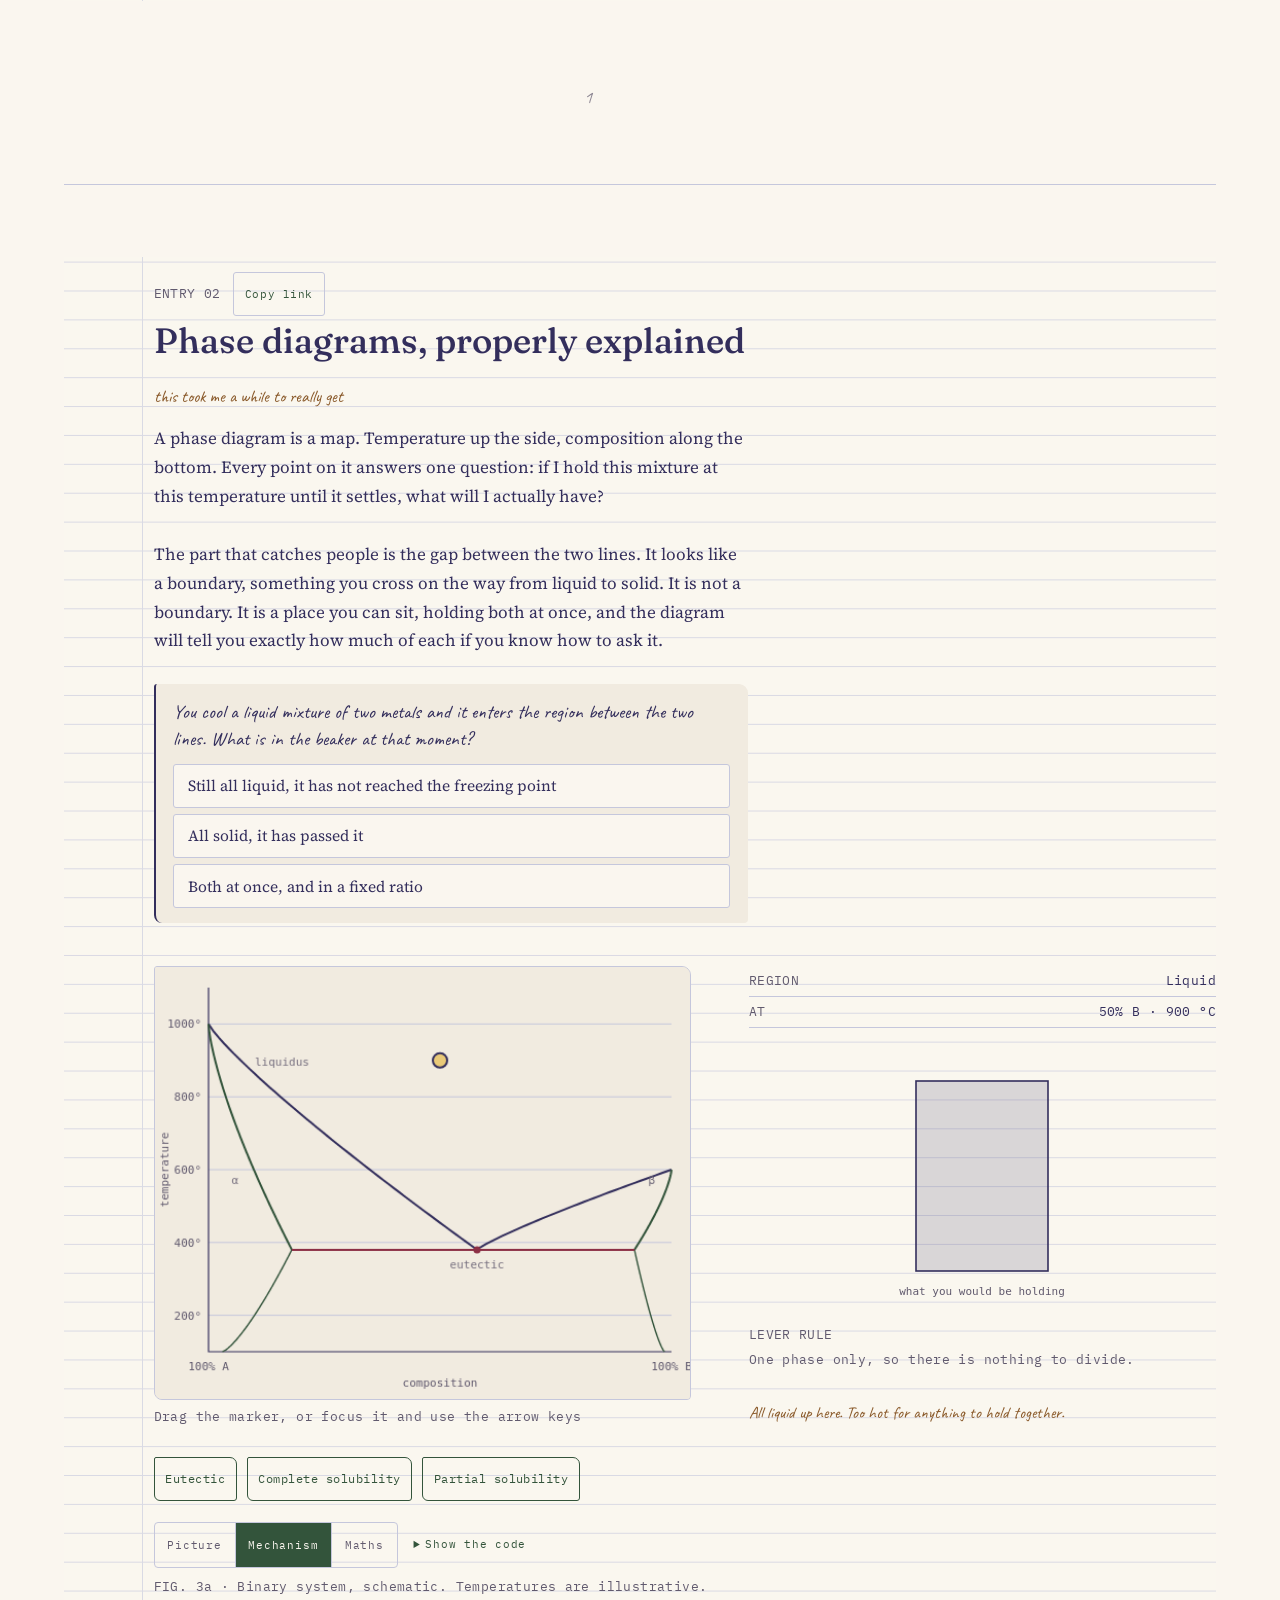
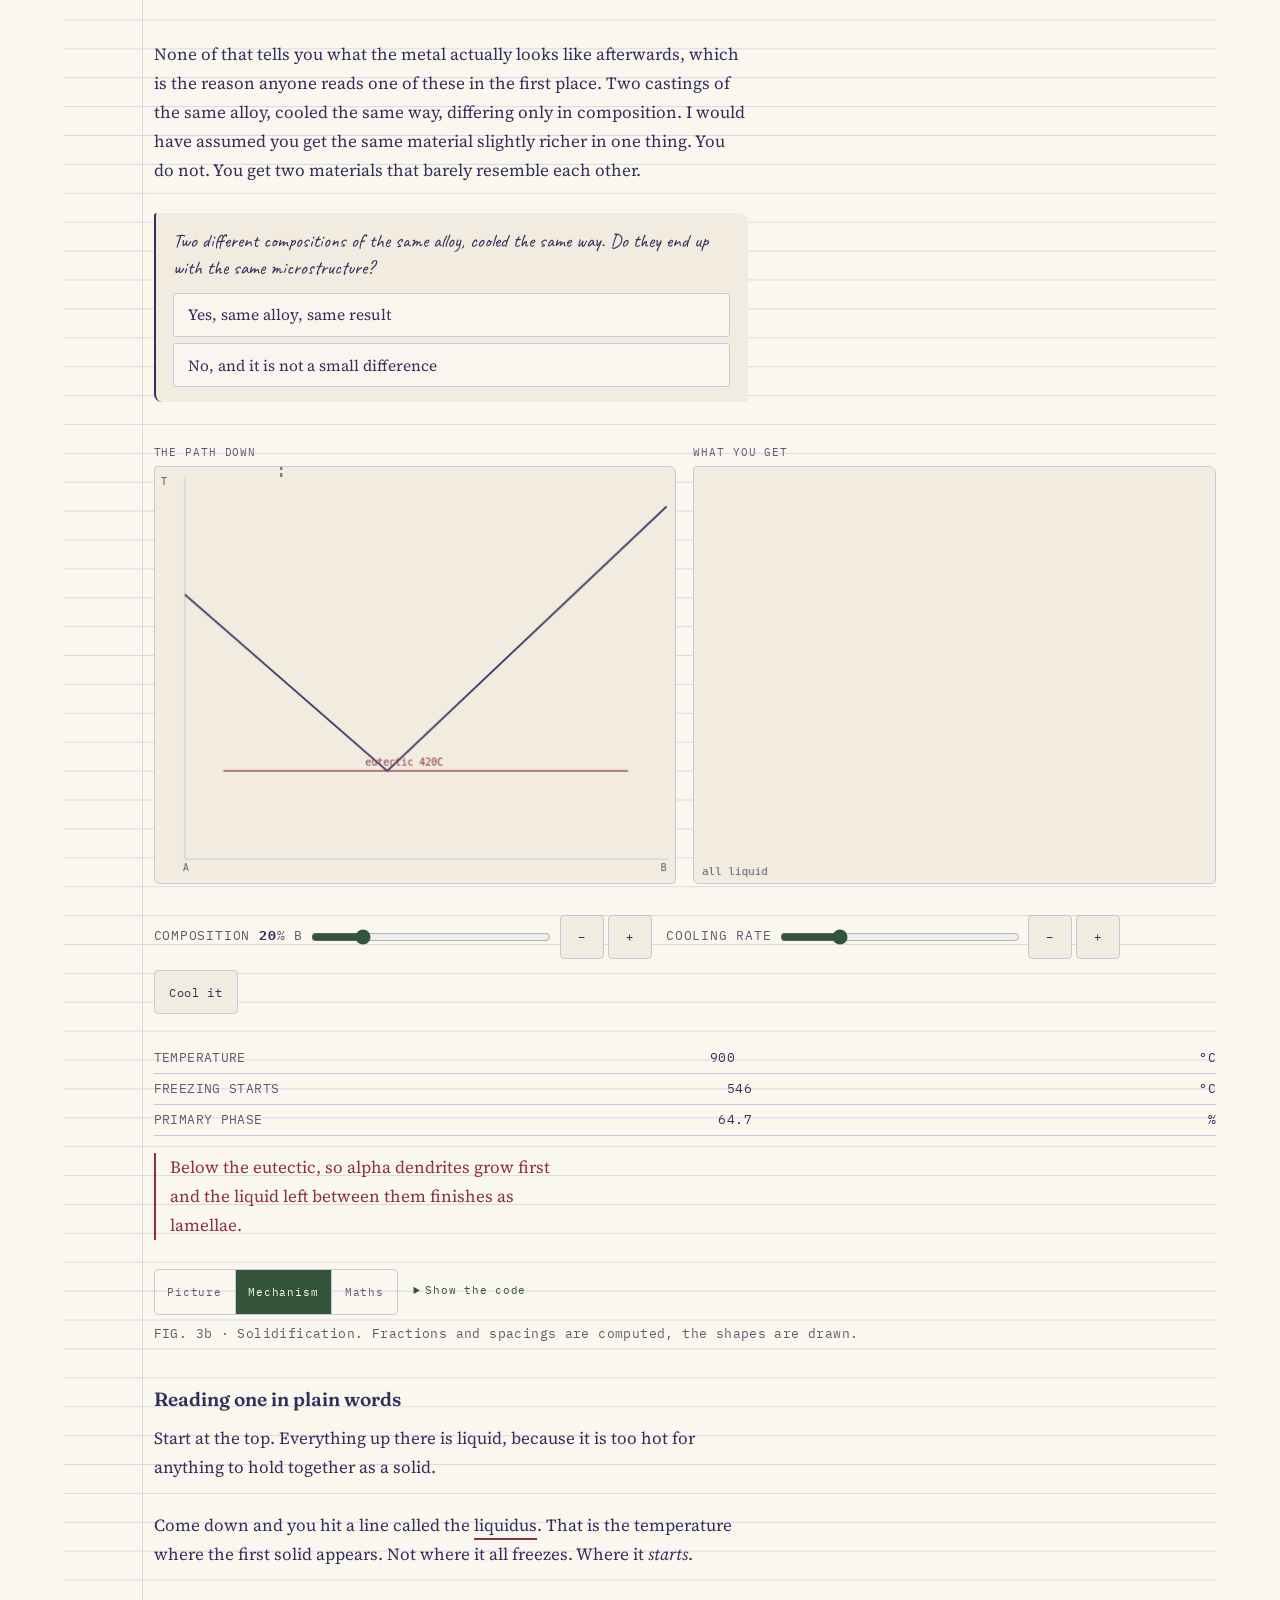
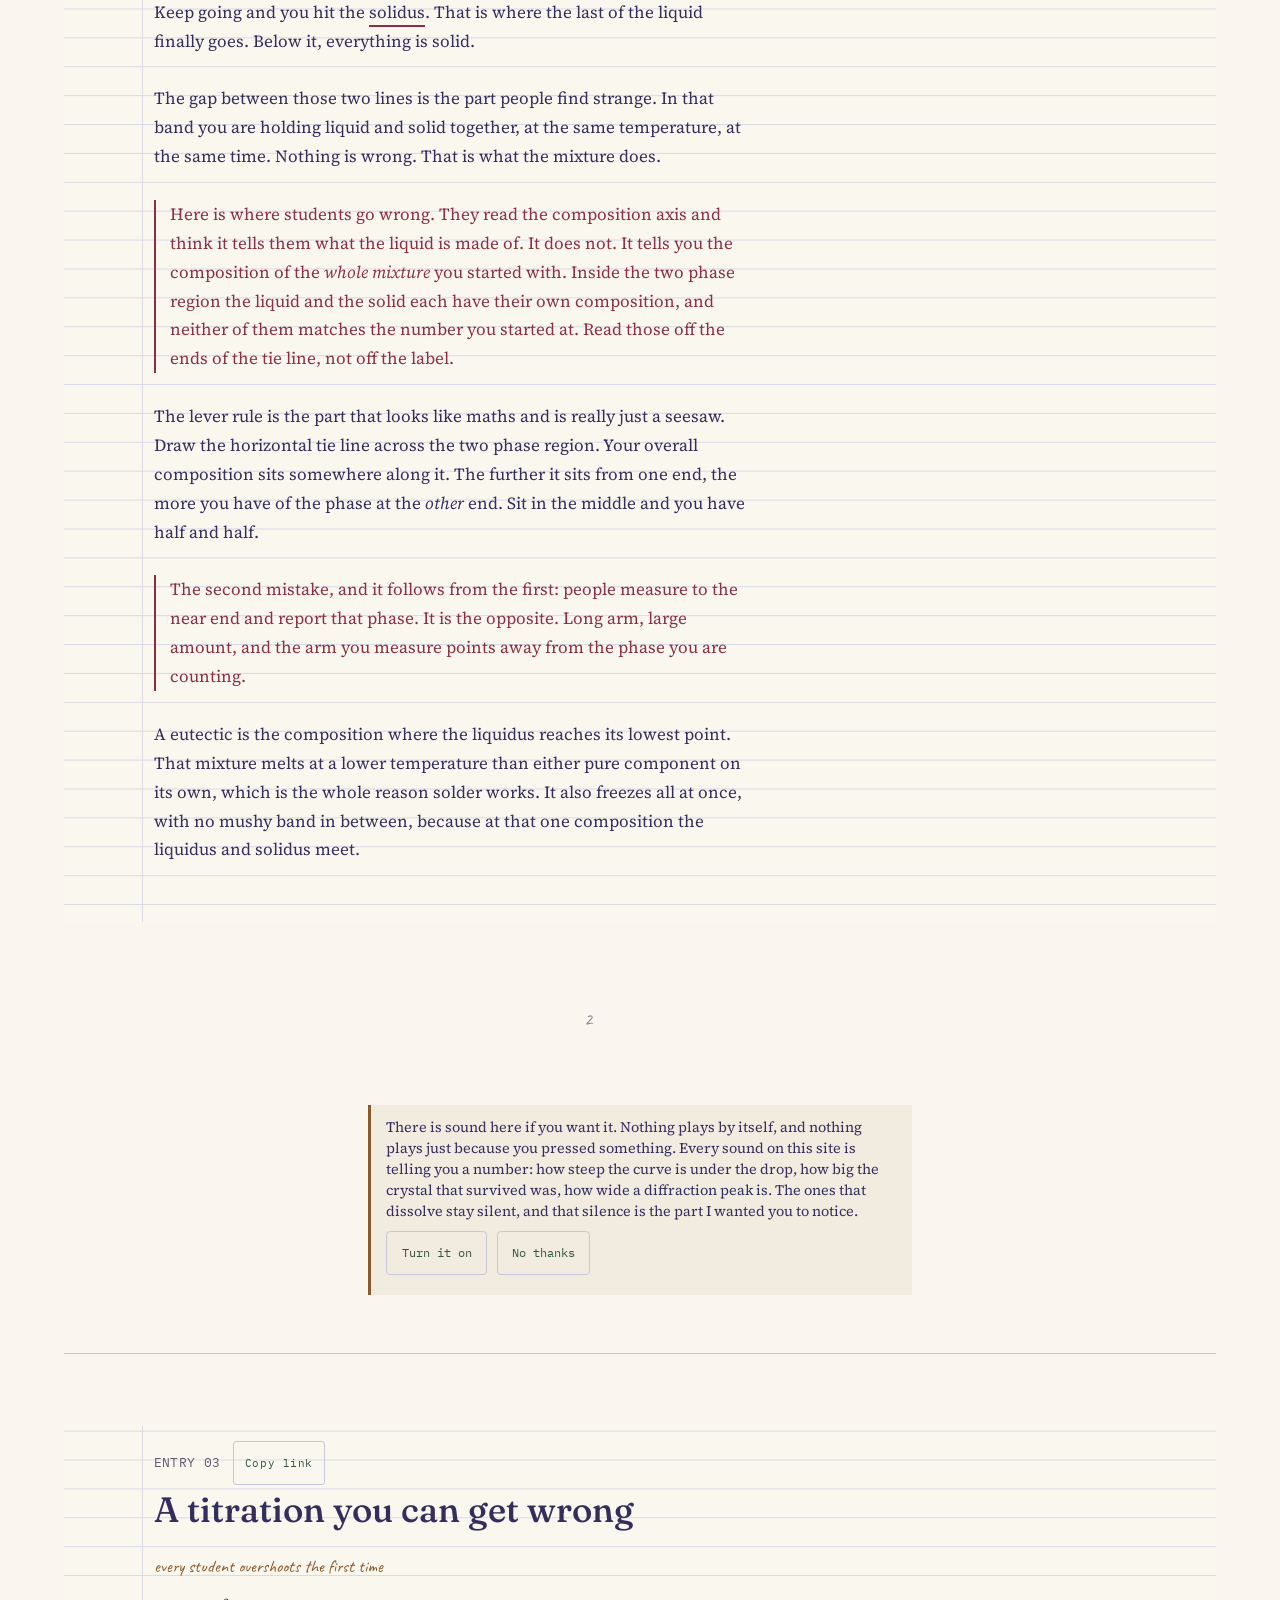
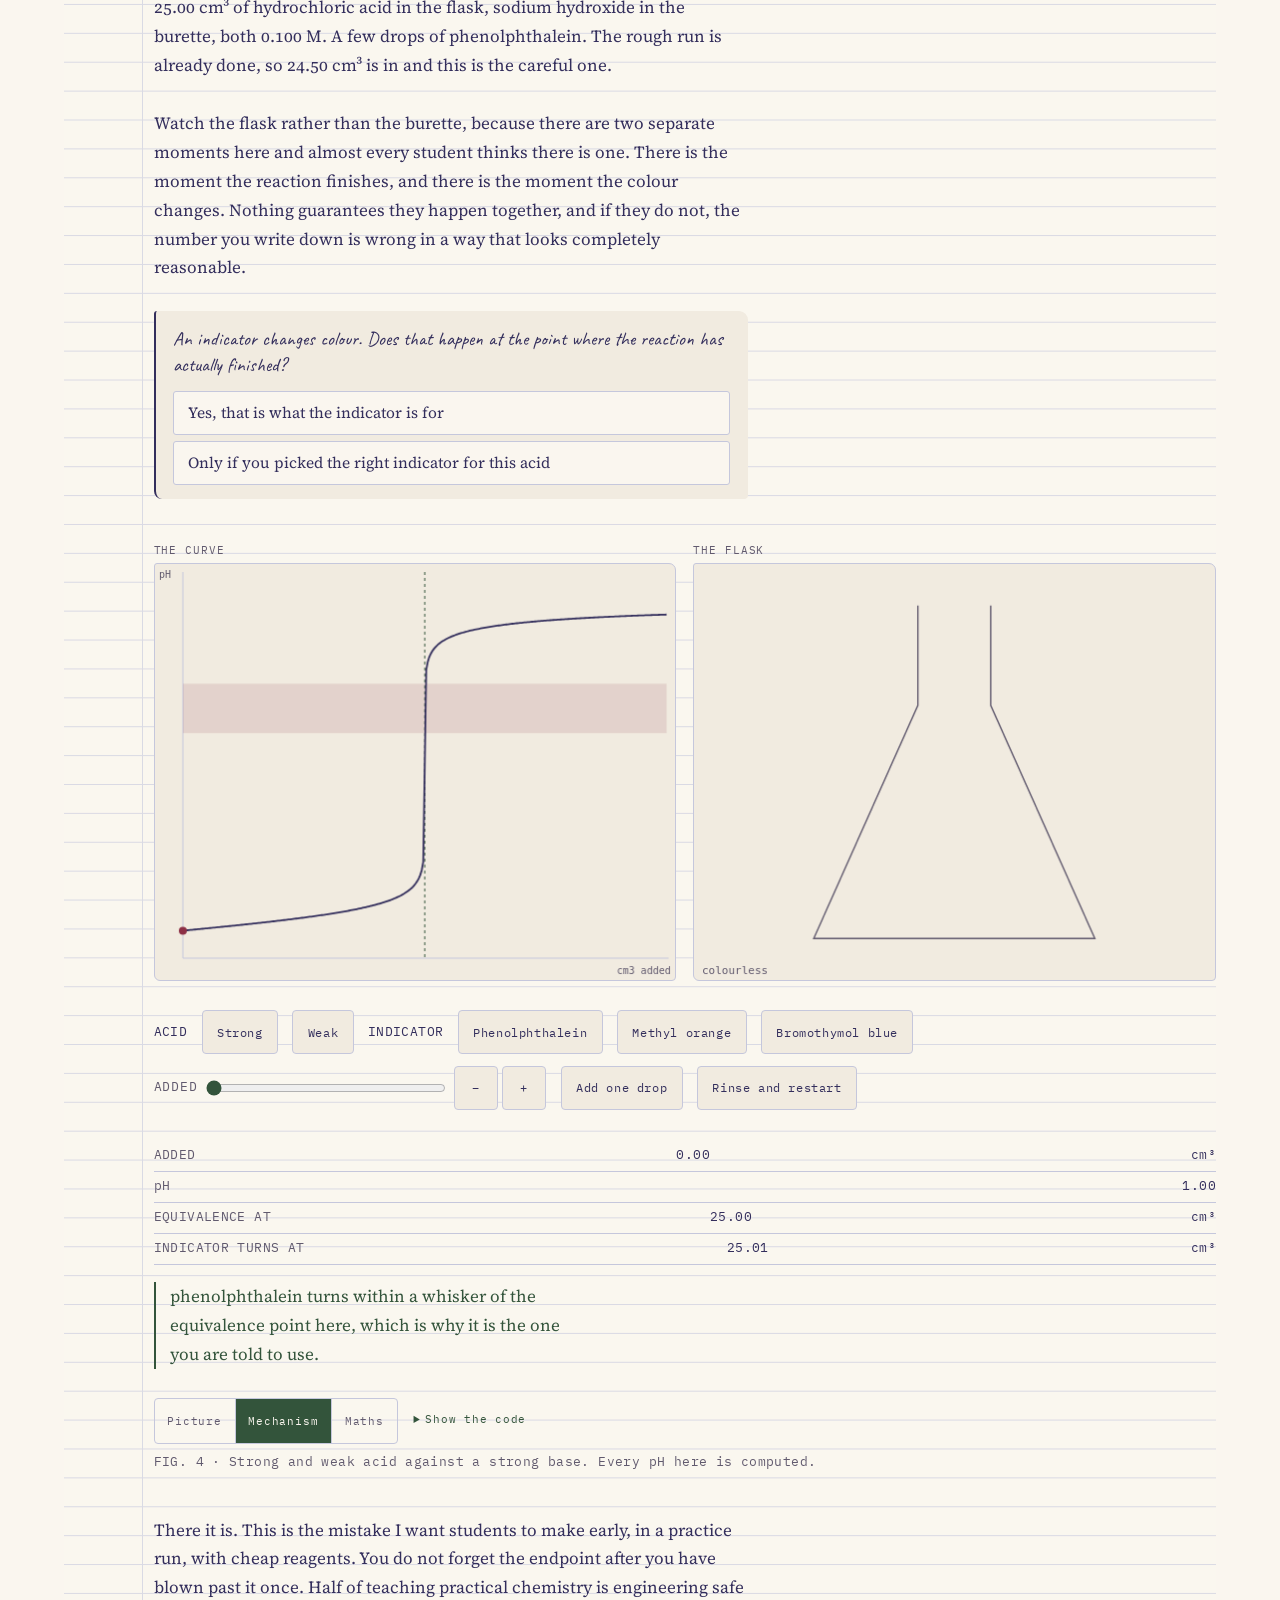
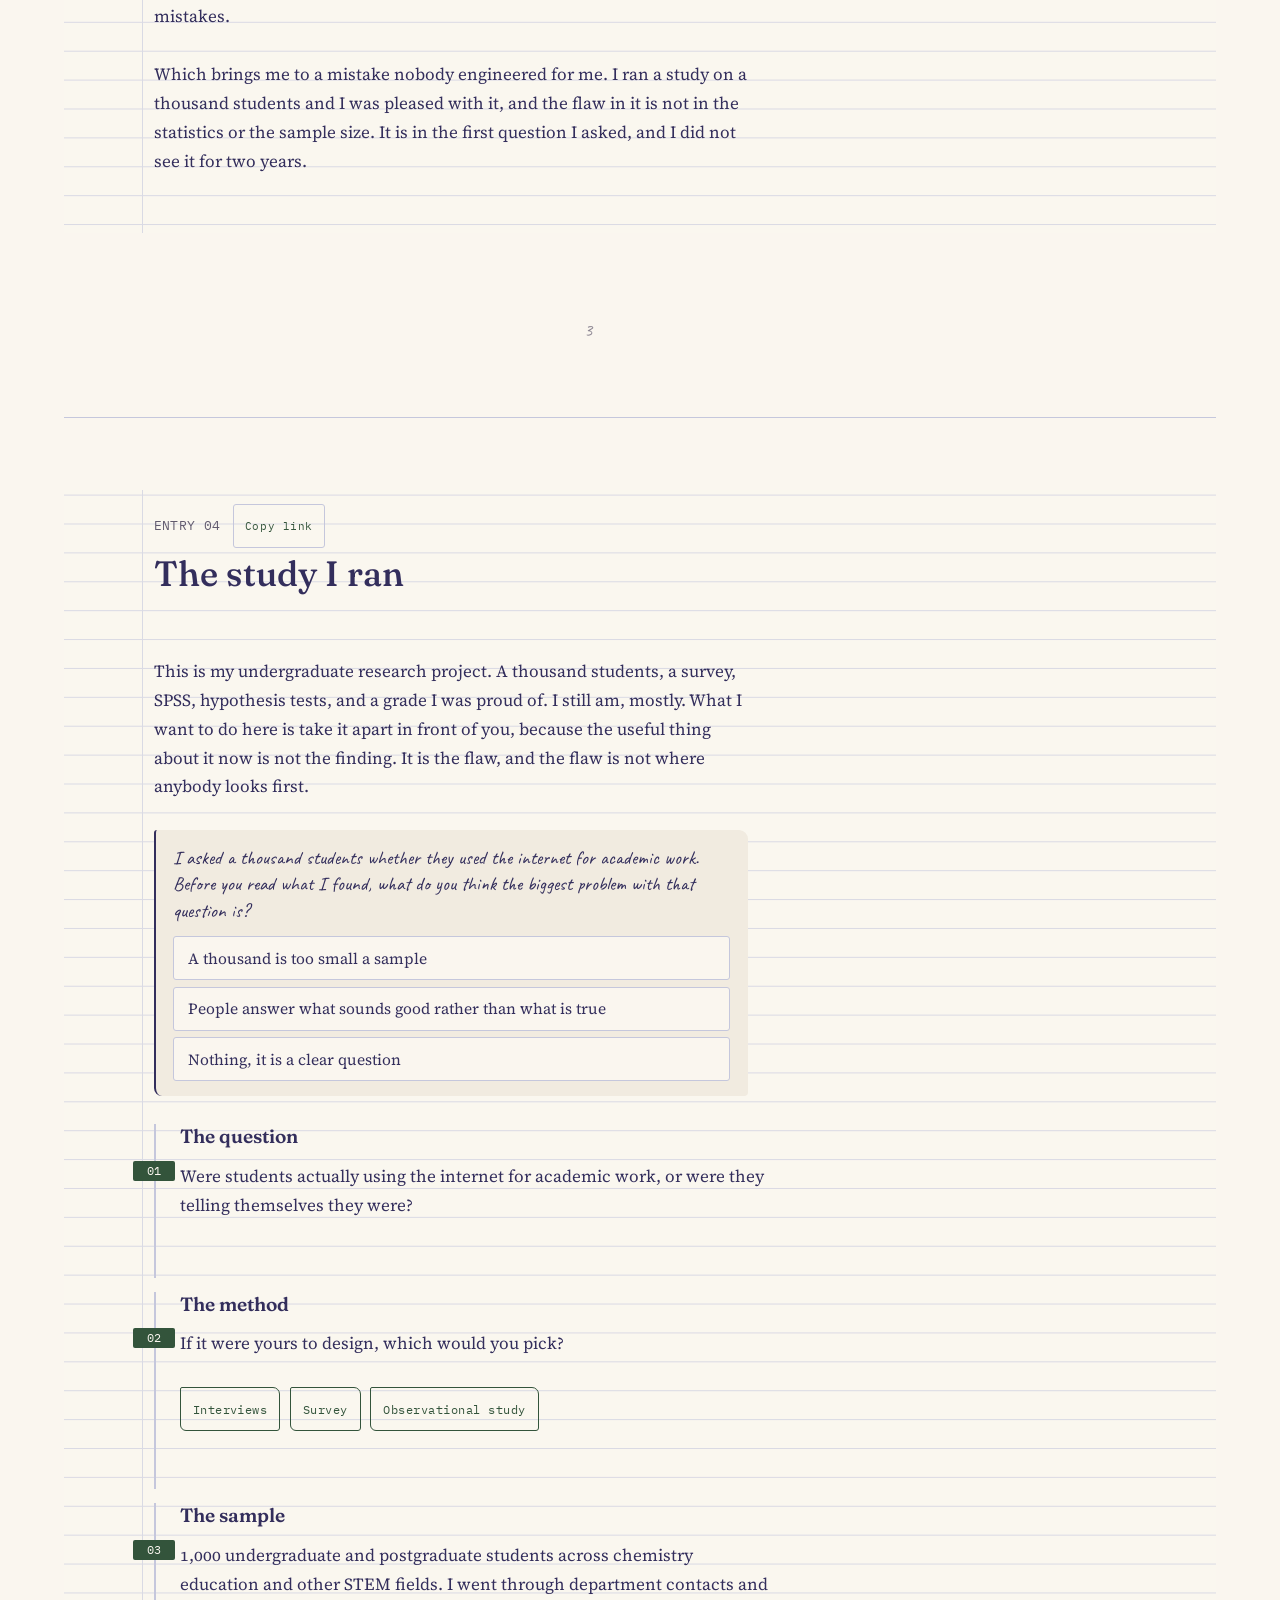
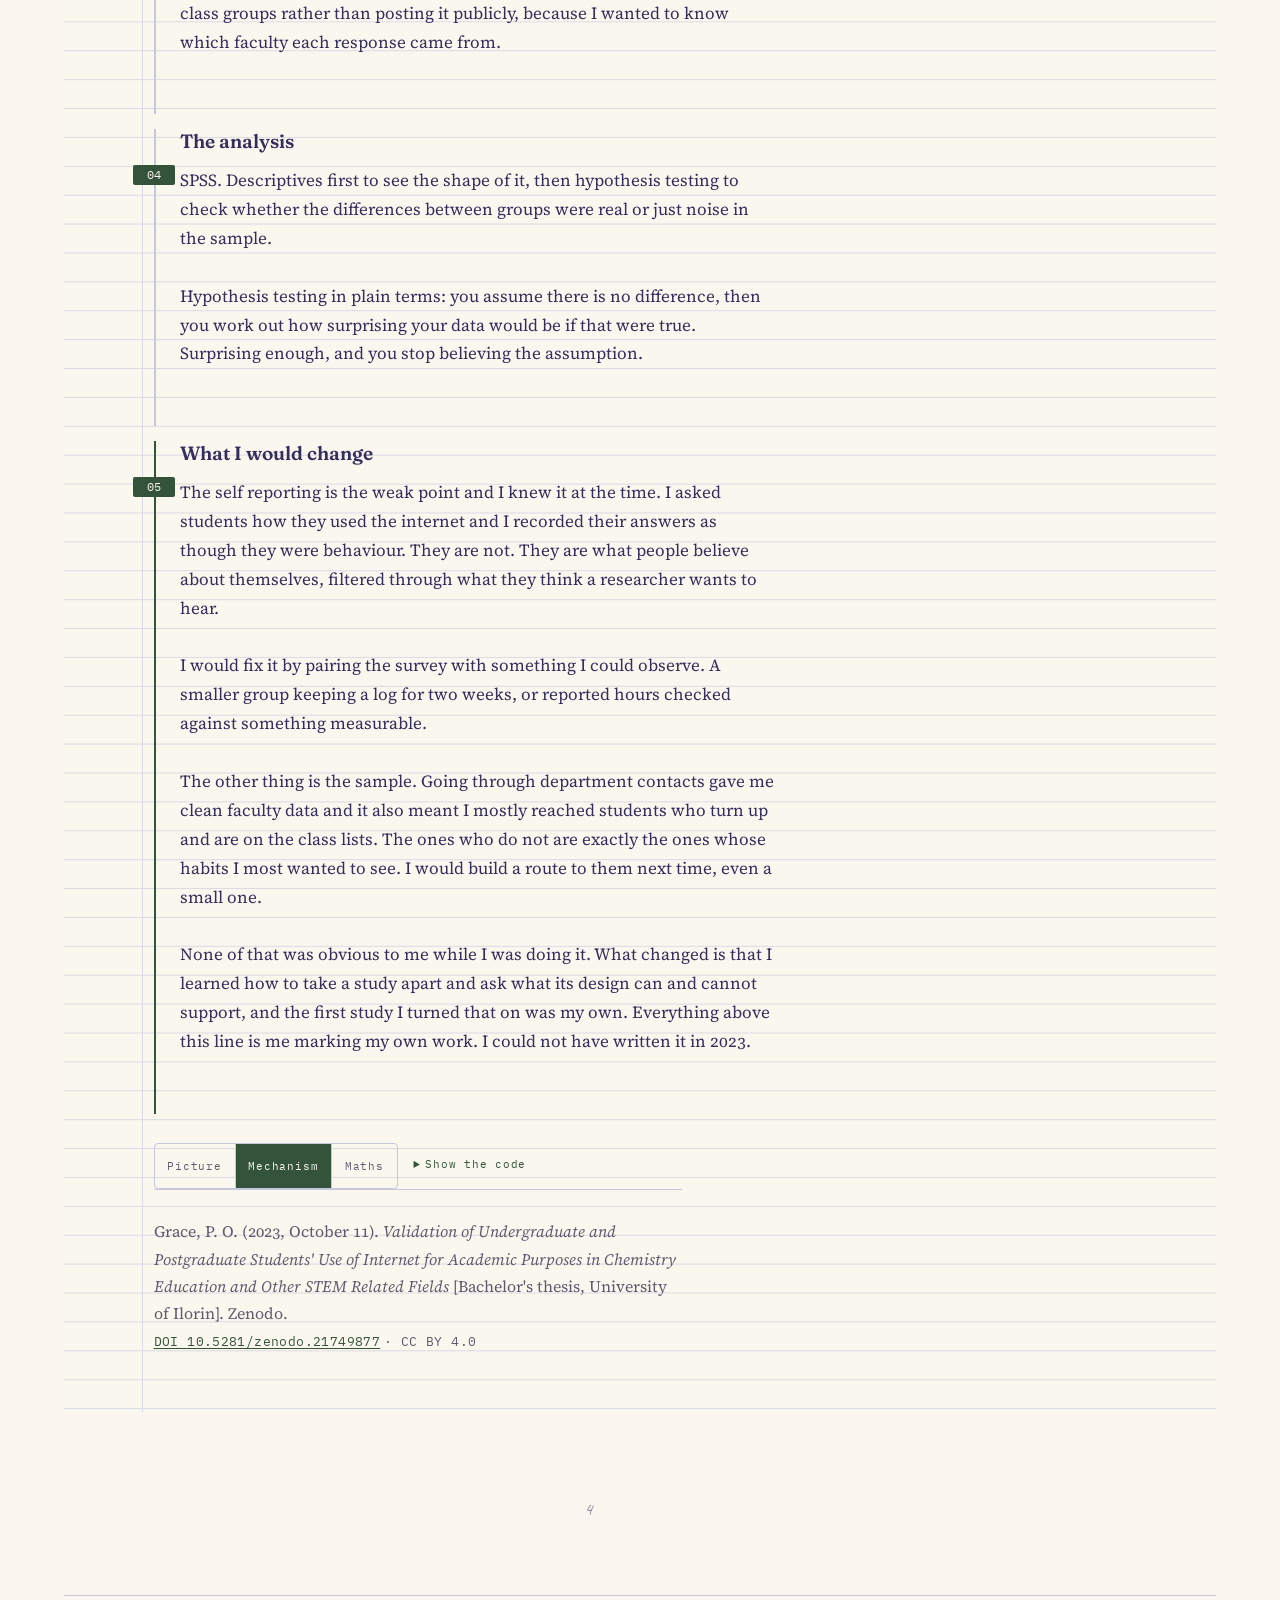
==== commit f600a672: "Sound: one instrument, and every sound carrying a number The spec was too cautious and the result ma" ====
--- a/index.html
+++ b/index.html
@@ -121,9 +121,12 @@
             <span data-listen-label>Listen to it</span>
           </button>
           <p class="listen-what" data-listen-desc="nucleation">One click for every cluster that gets
-          across the barrier, and nothing at all for the ones that dissolve. It runs like a Geiger
-          counter, and it speeds up when you raise the supersaturation because the barrier has come
-          down. The silences are most of what is happening.</p>
+          across the barrier, and nothing at all for the ones that dissolve. The brightness of the
+          click is the barrier height itself: a high barrier gives rare, dull clicks, and lowering
+          it turns the counter bright and dense. A cluster passing the critical radius is a rising
+          pair of notes, and one that survives all the way is a piece of glass struck at a pitch set
+          by how big it got. The silences are most of what is happening, and they are the
+          measurement.</p>
         </div>
 
         <div class="readout lab-readout">
@@ -268,11 +271,12 @@
             <span data-listen-label>Hear the pattern</span>
           </button>
           <p class="listen-what" data-listen-desc="diffraction">The detector scans from left to
-          right and every reflection sounds as it passes. Low angles are low notes. A sharp peak is
-          one clean tone. A broad peak is the same note smeared across several voices, spread by
-          exactly the width the calculation gives it, so a small crystal sounds blurred in the way
-          it looks blurred. Drag the size down to four nanometres and the whole pattern turns to
-          mush, which is the same thing the picture is telling you.</p>
+          right and every reflection sounds as it passes. Low angles are low notes. How long a peak
+          rings is how sharp it is: a narrow one sustains on a single clean voice, a wide one is
+          over in a quarter of the time across eight detuned voices with no attack, so it arrives as
+          a smear. Sending the two crystals through gives 0.82 seconds of ring on 39 voices for the
+          one grown without gravity, against 0.31 seconds on 74 for the one grown under it. You can
+          hear which is which before you have read anything.</p>
         </div>
 
         <div class="readout lab-readout">
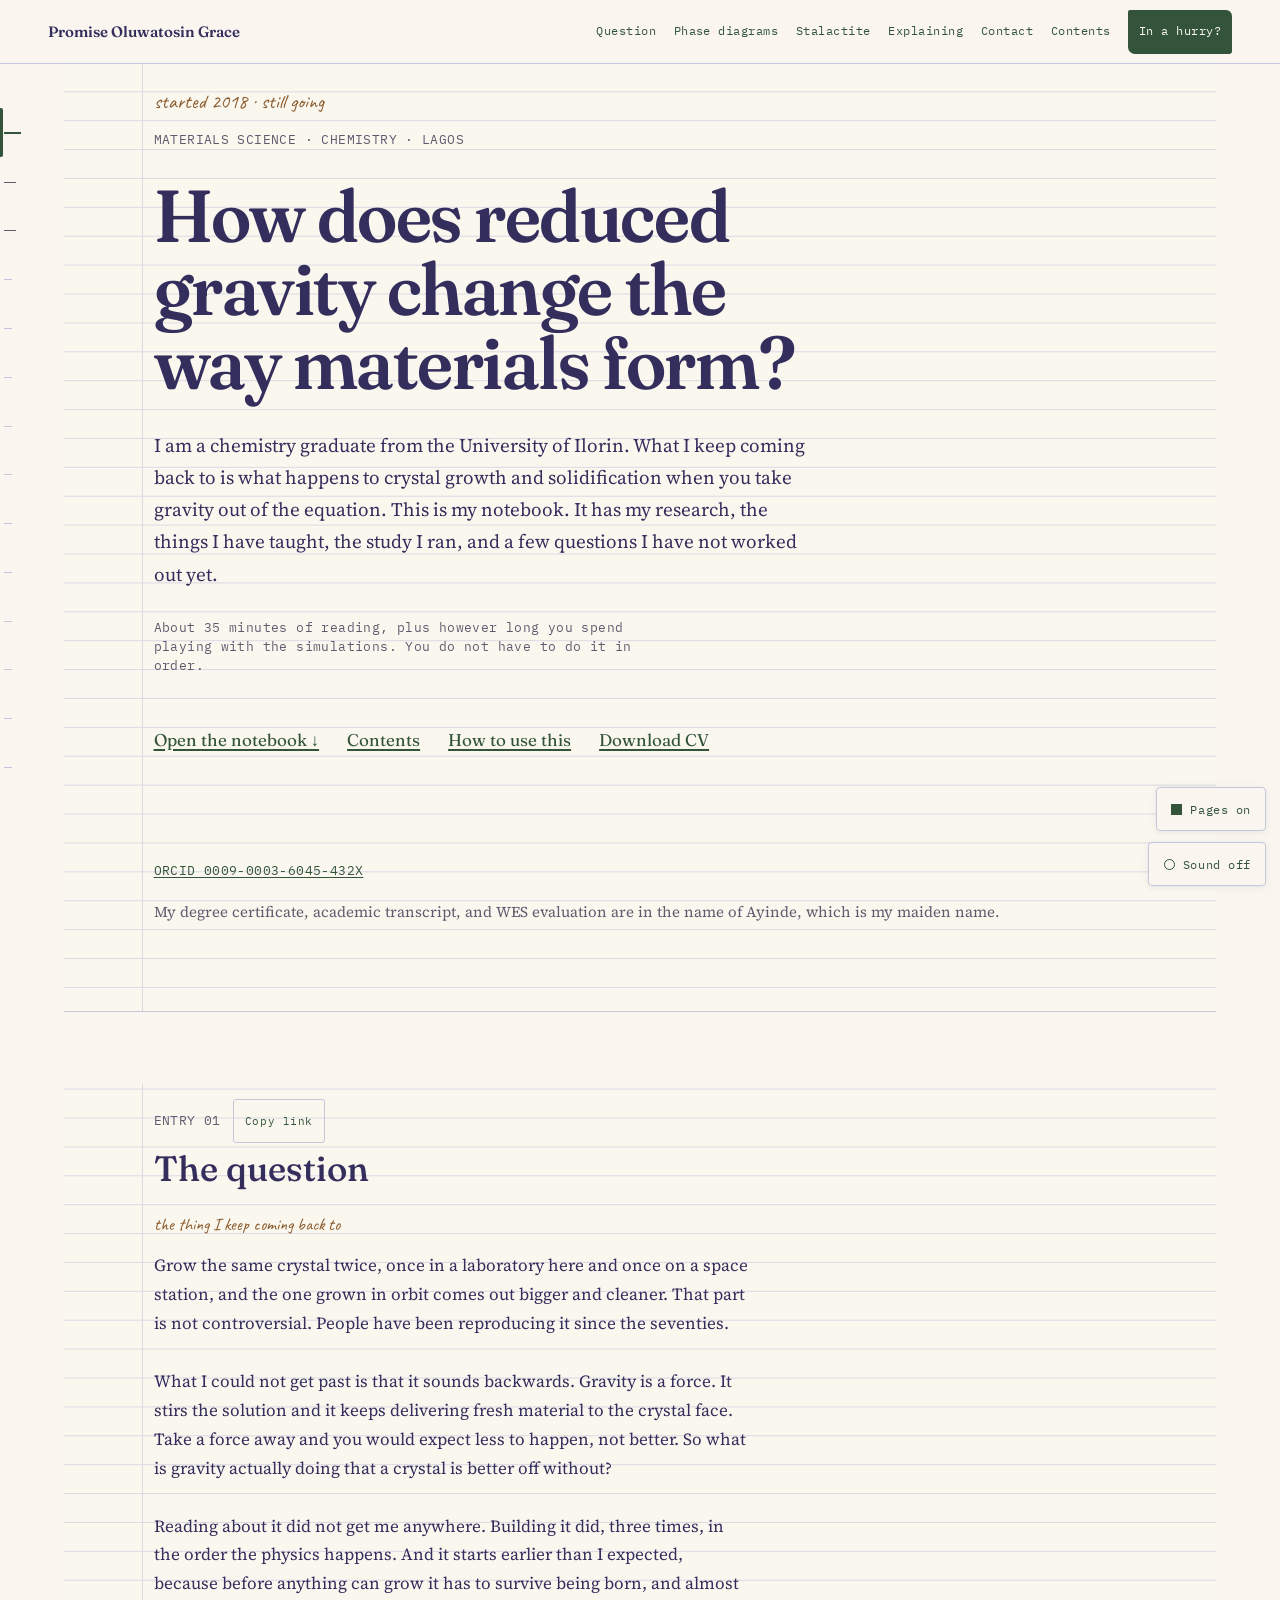
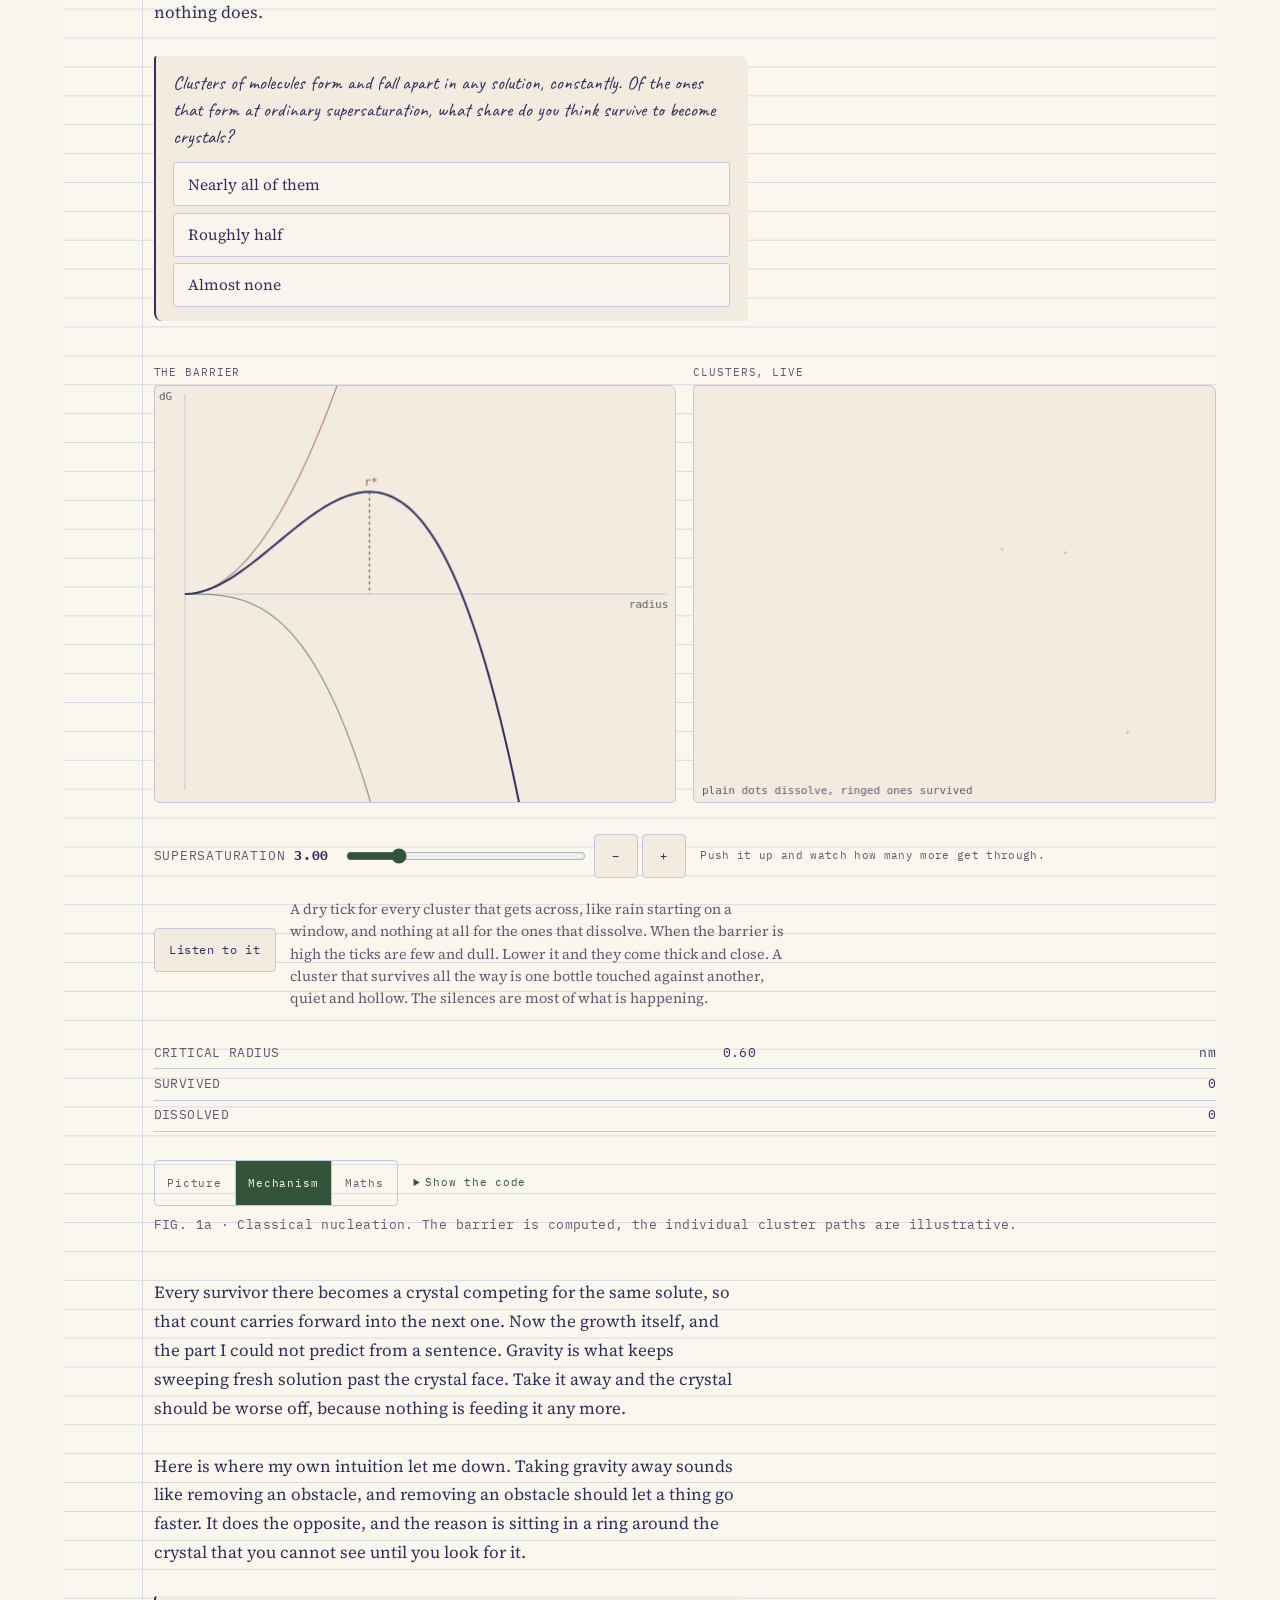
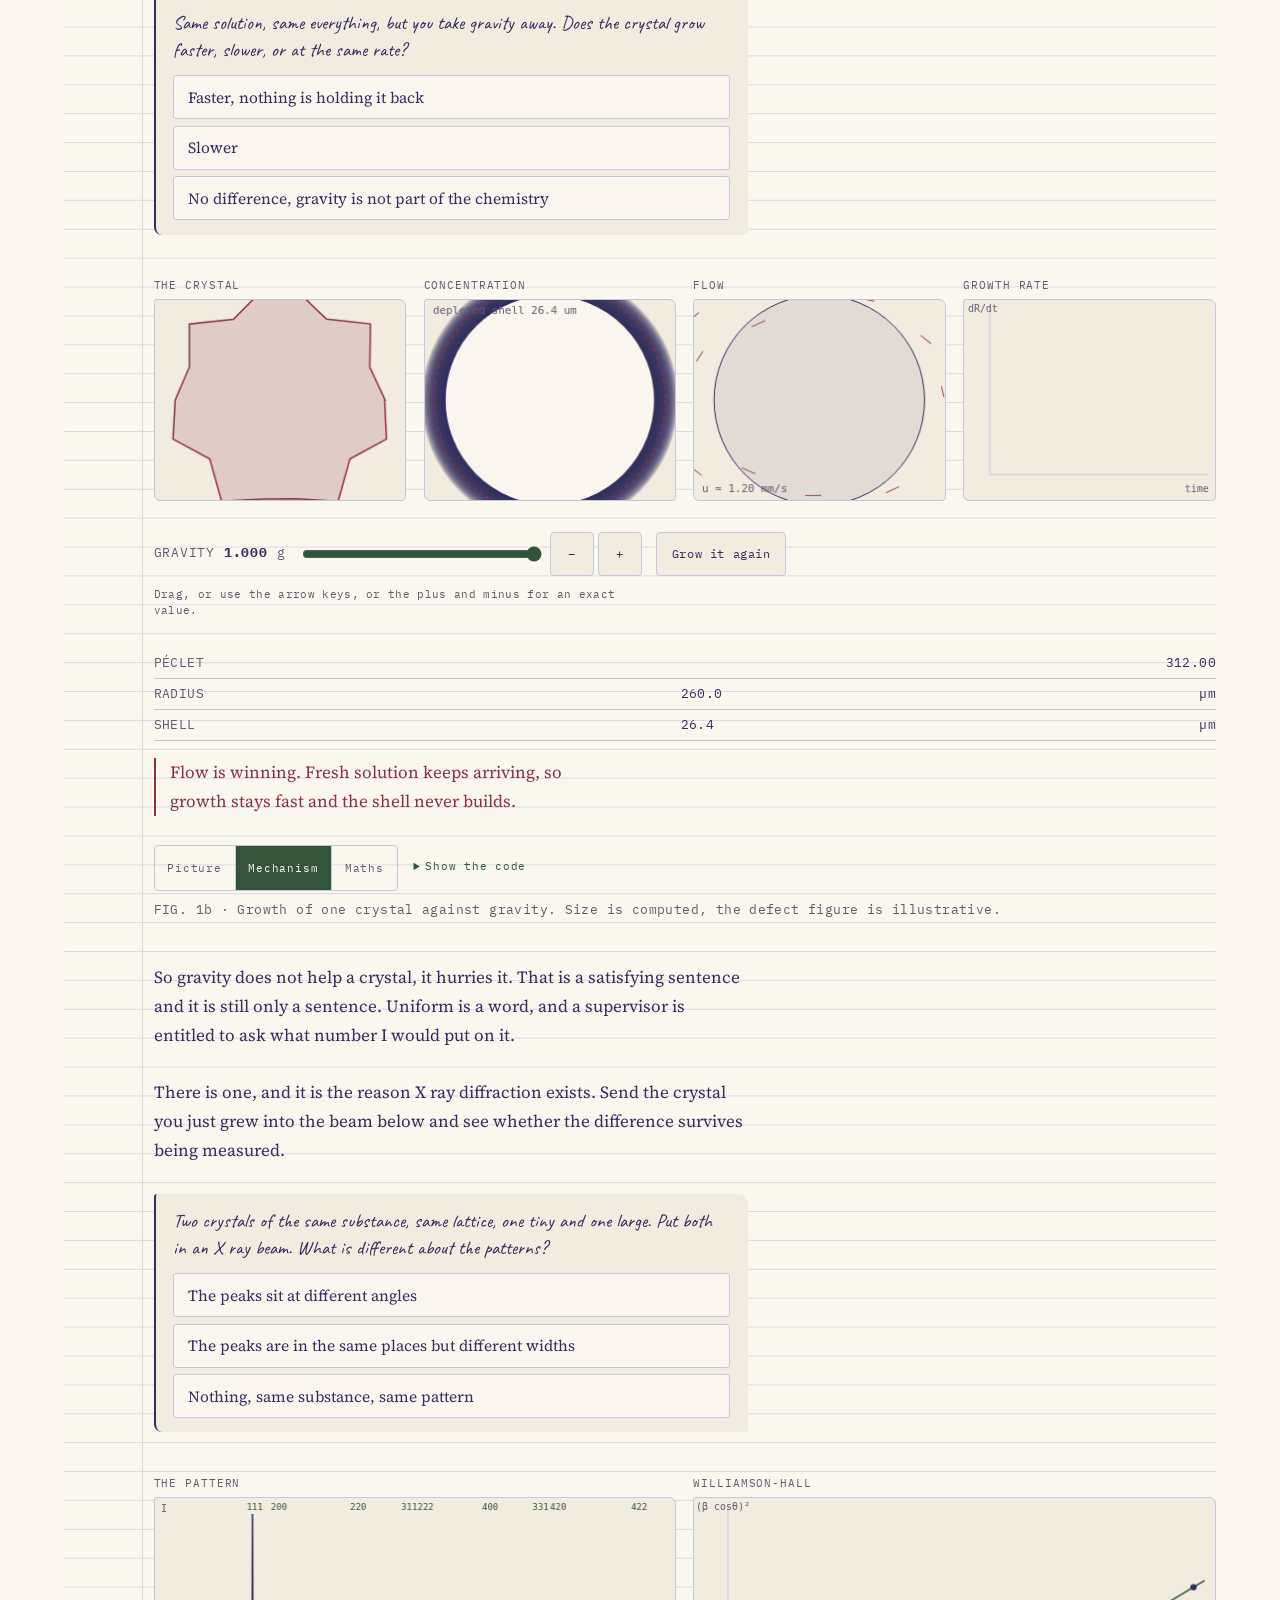
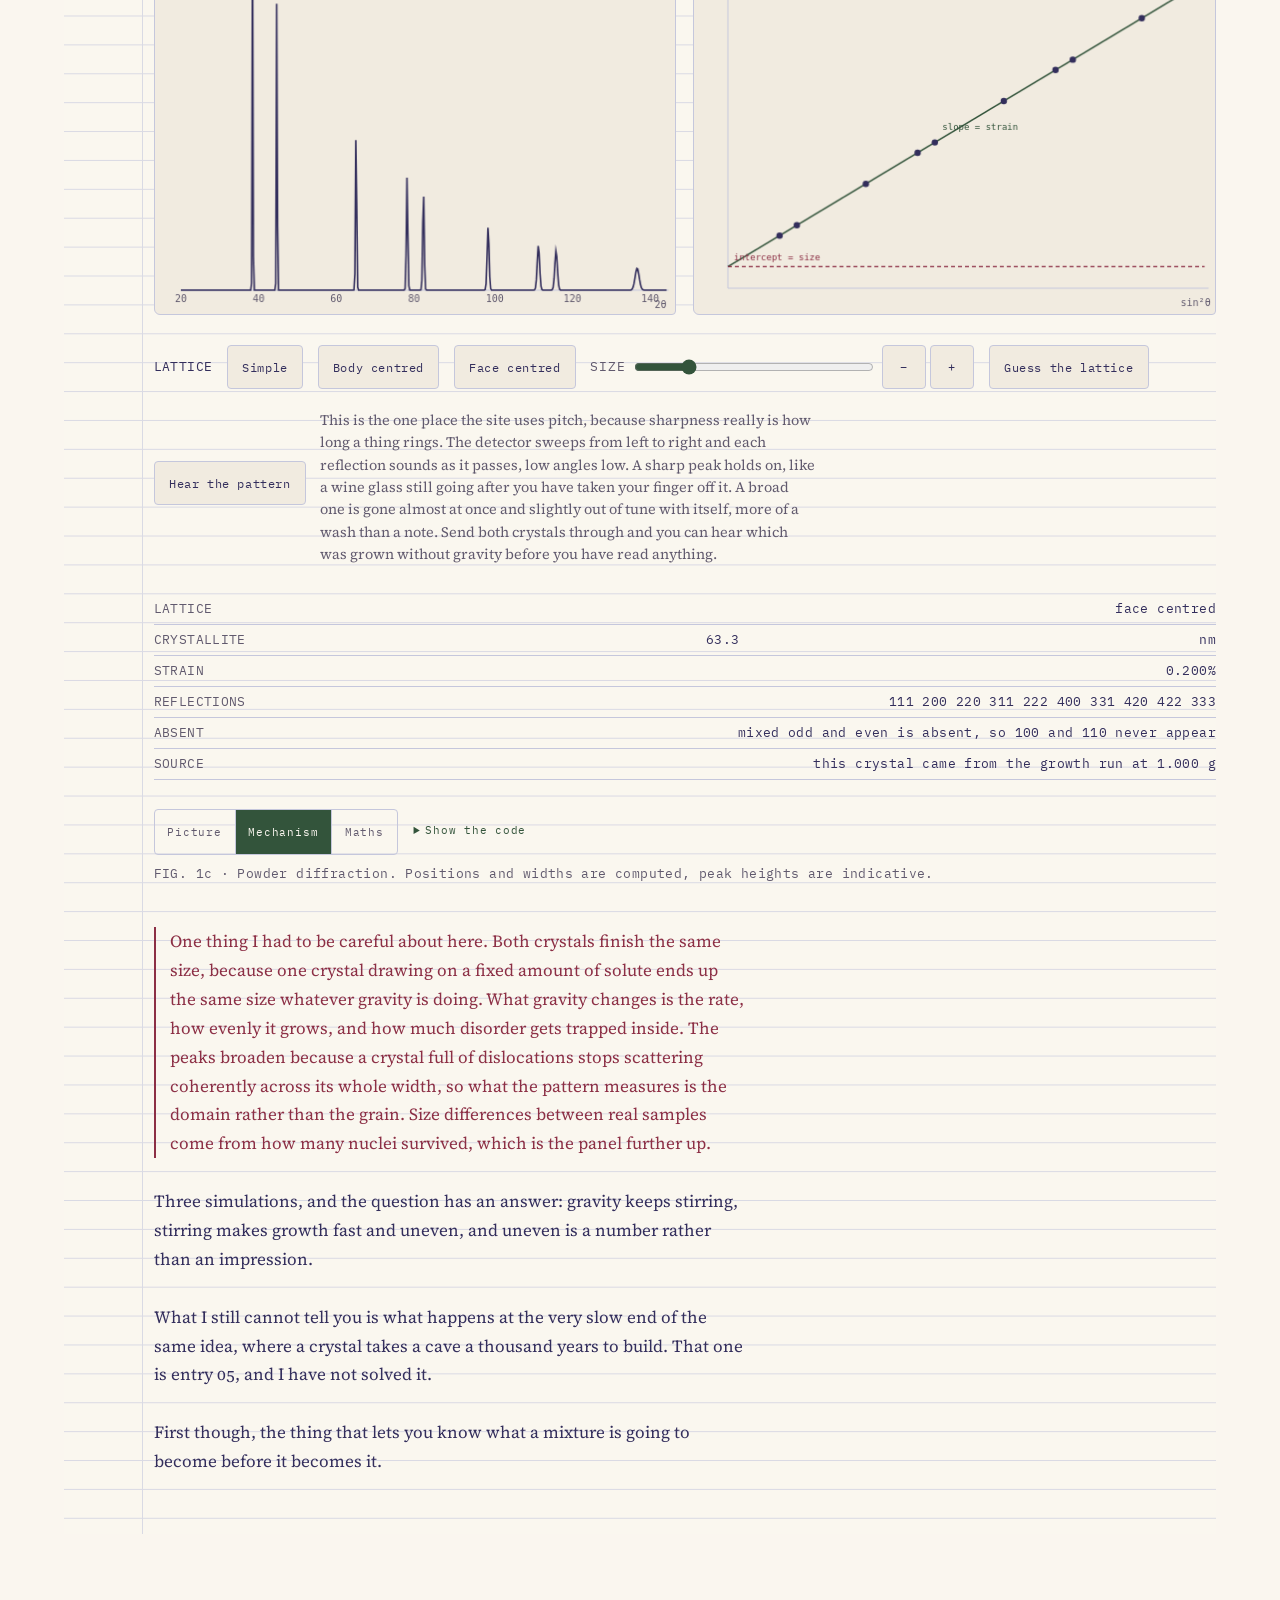
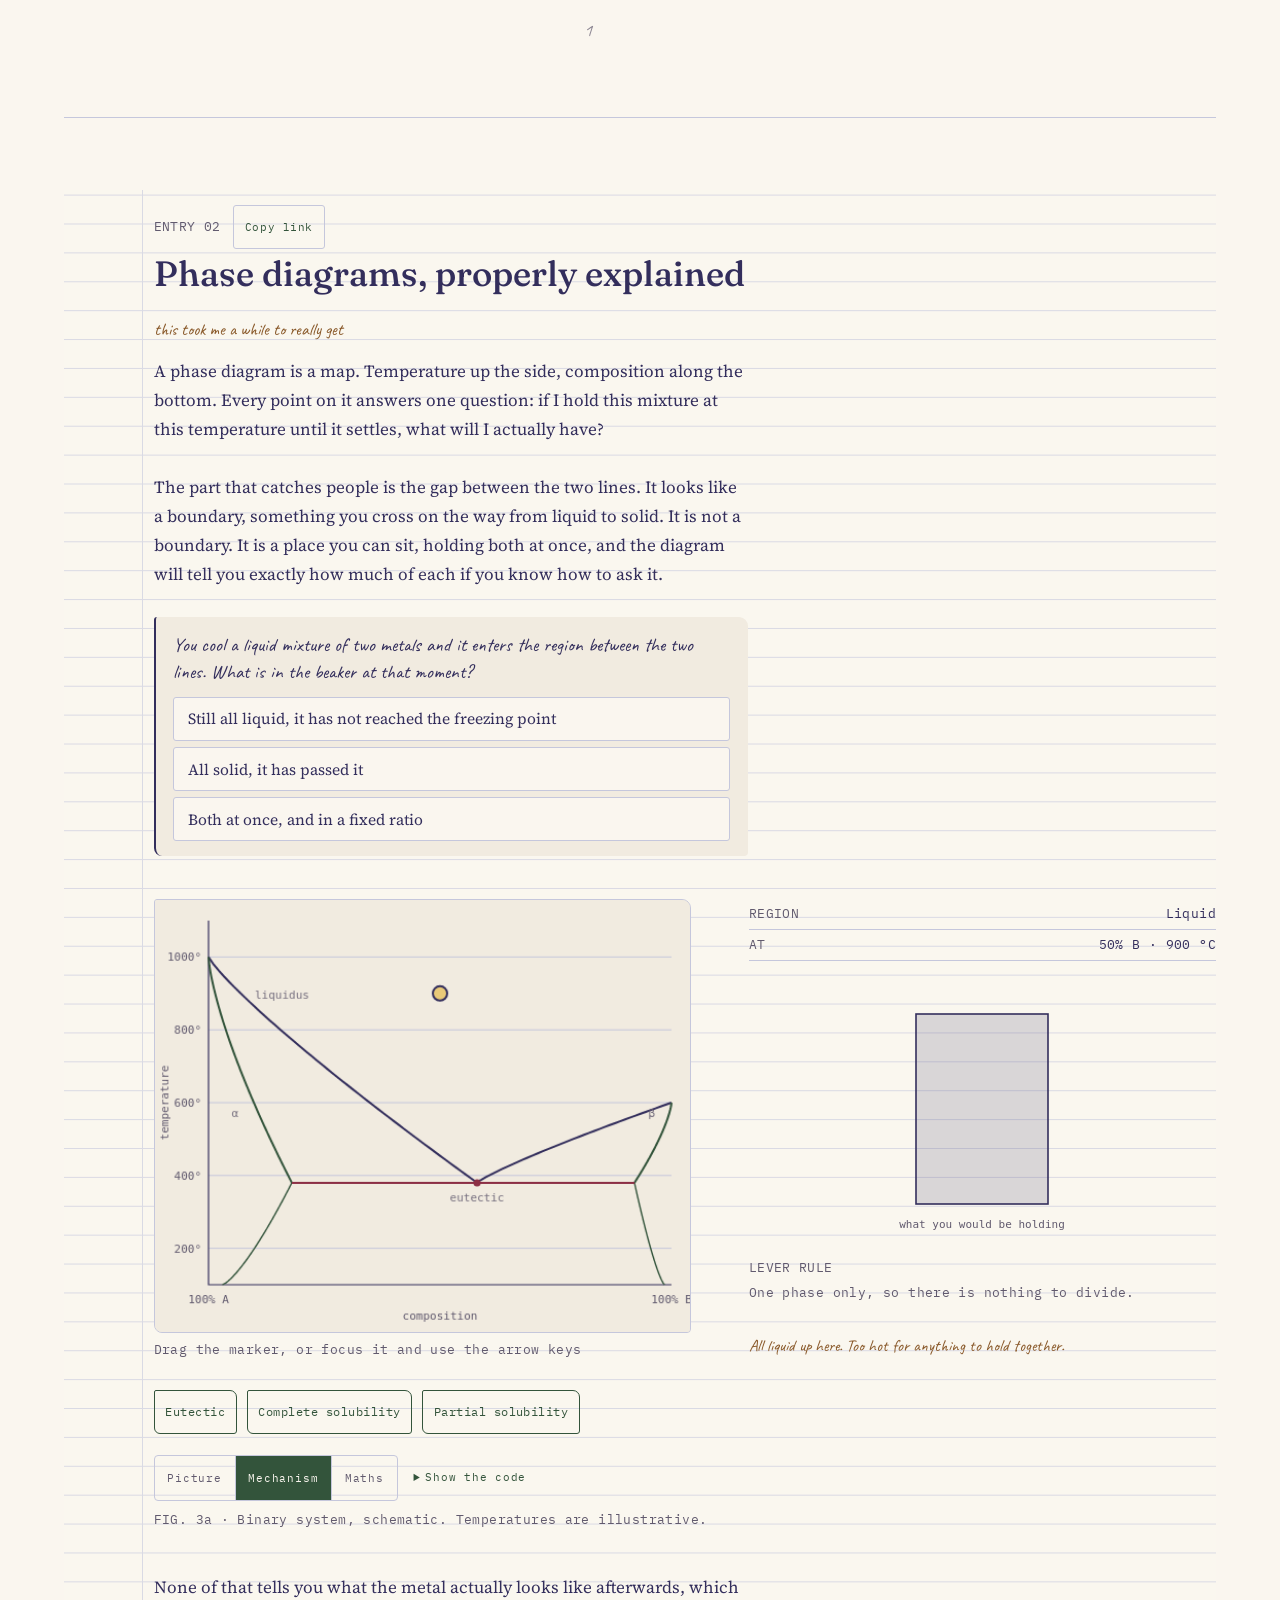
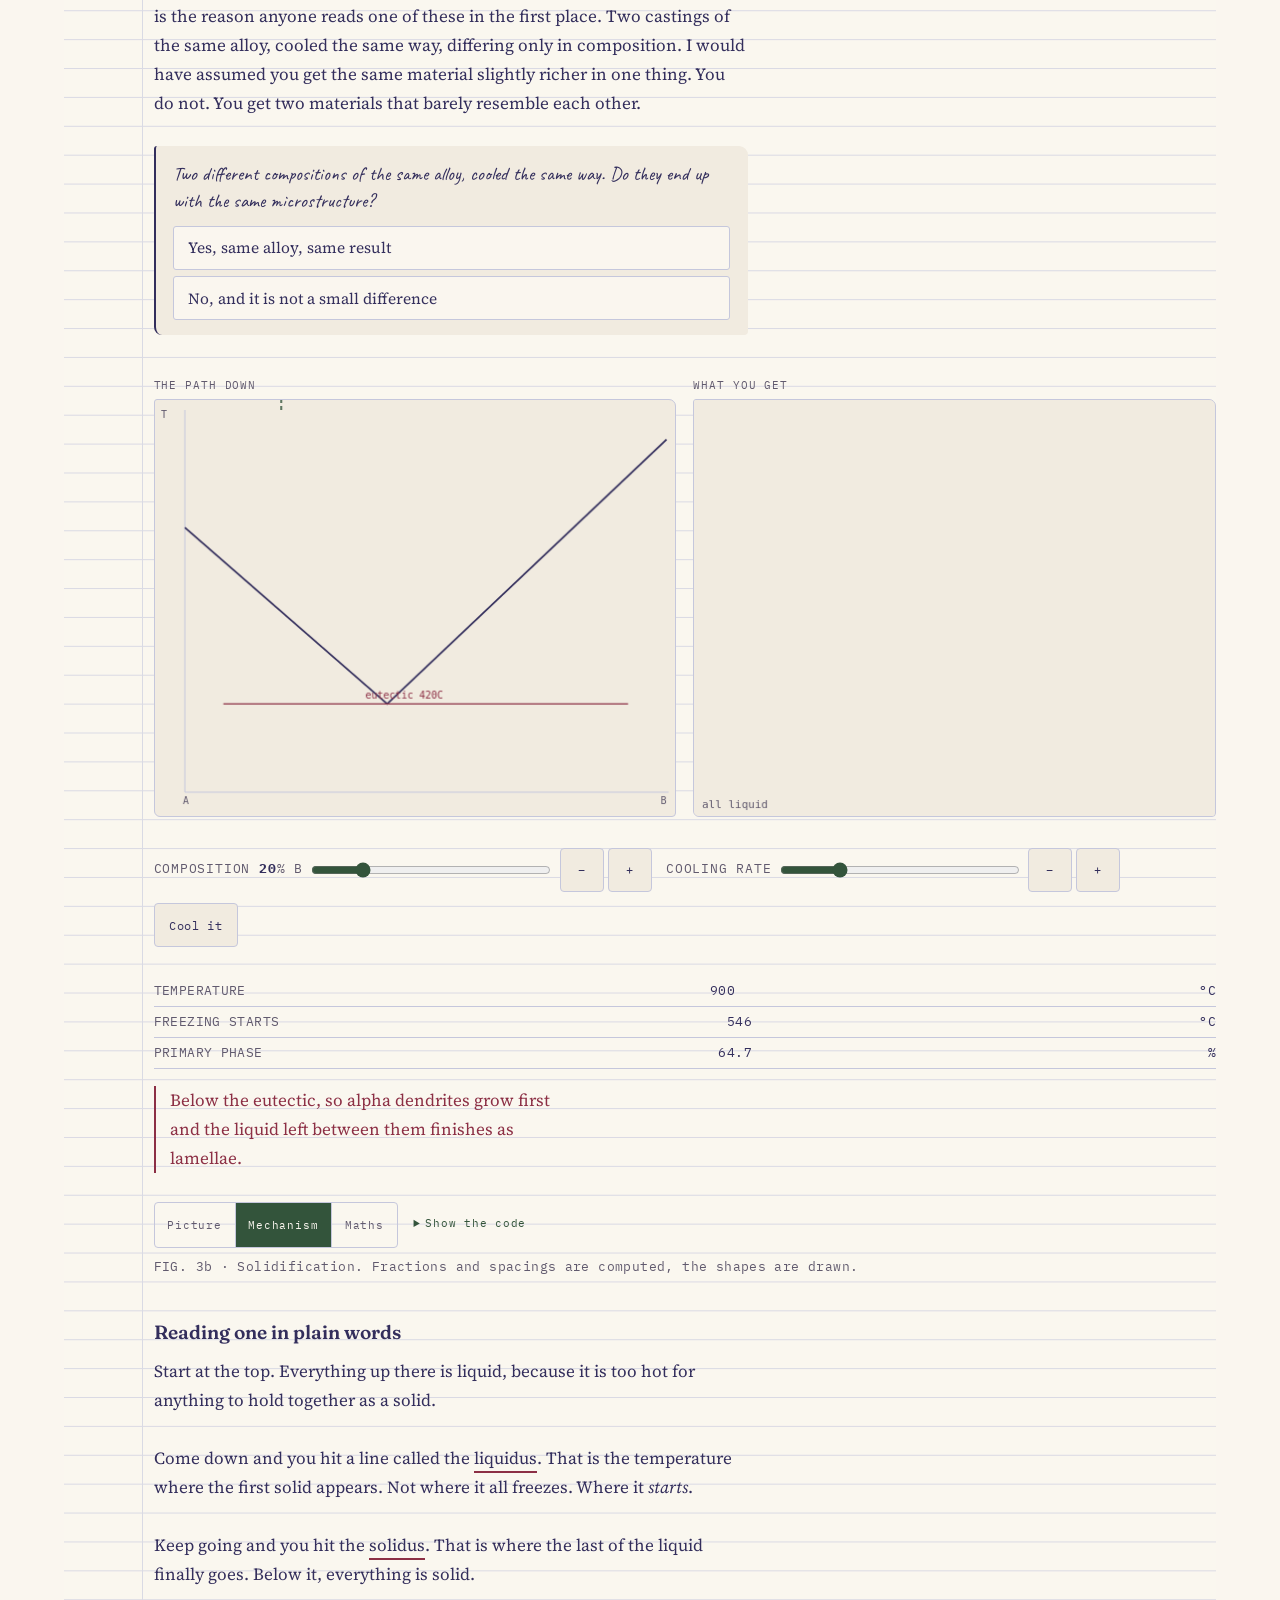
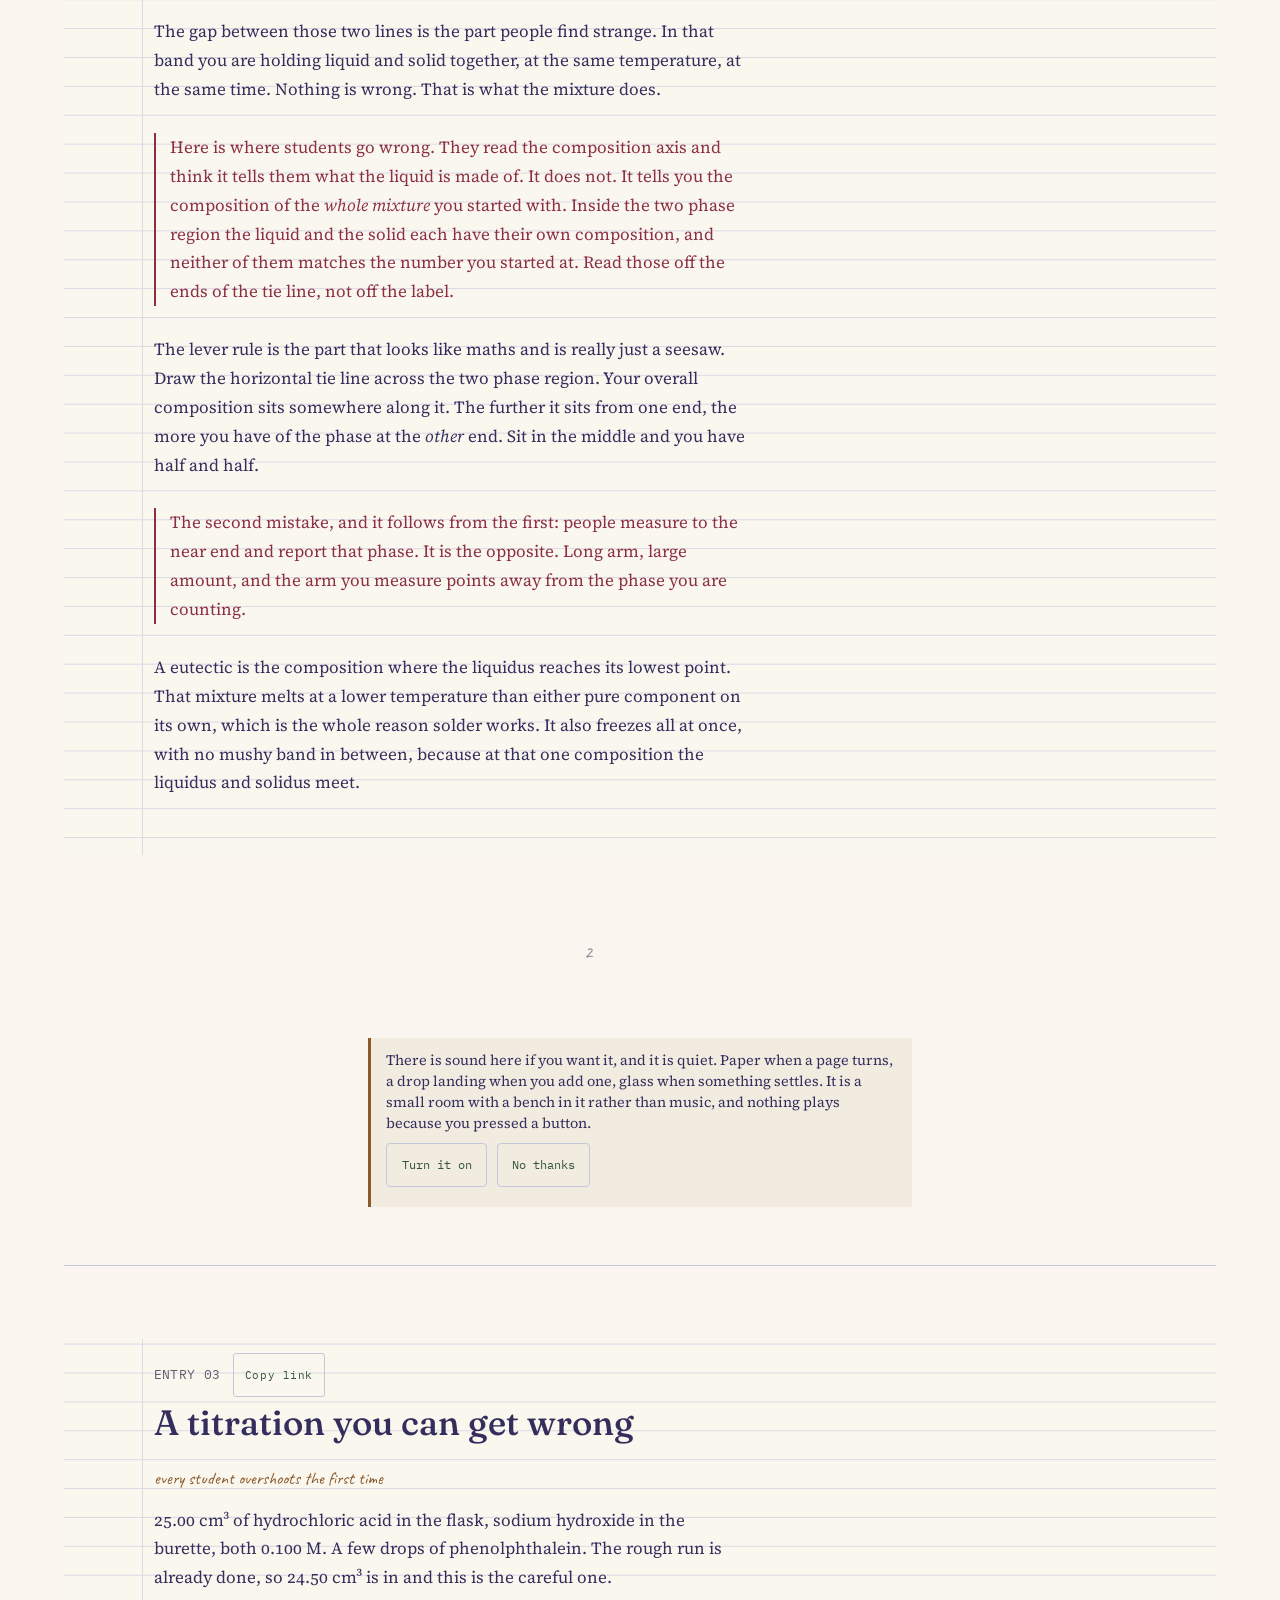
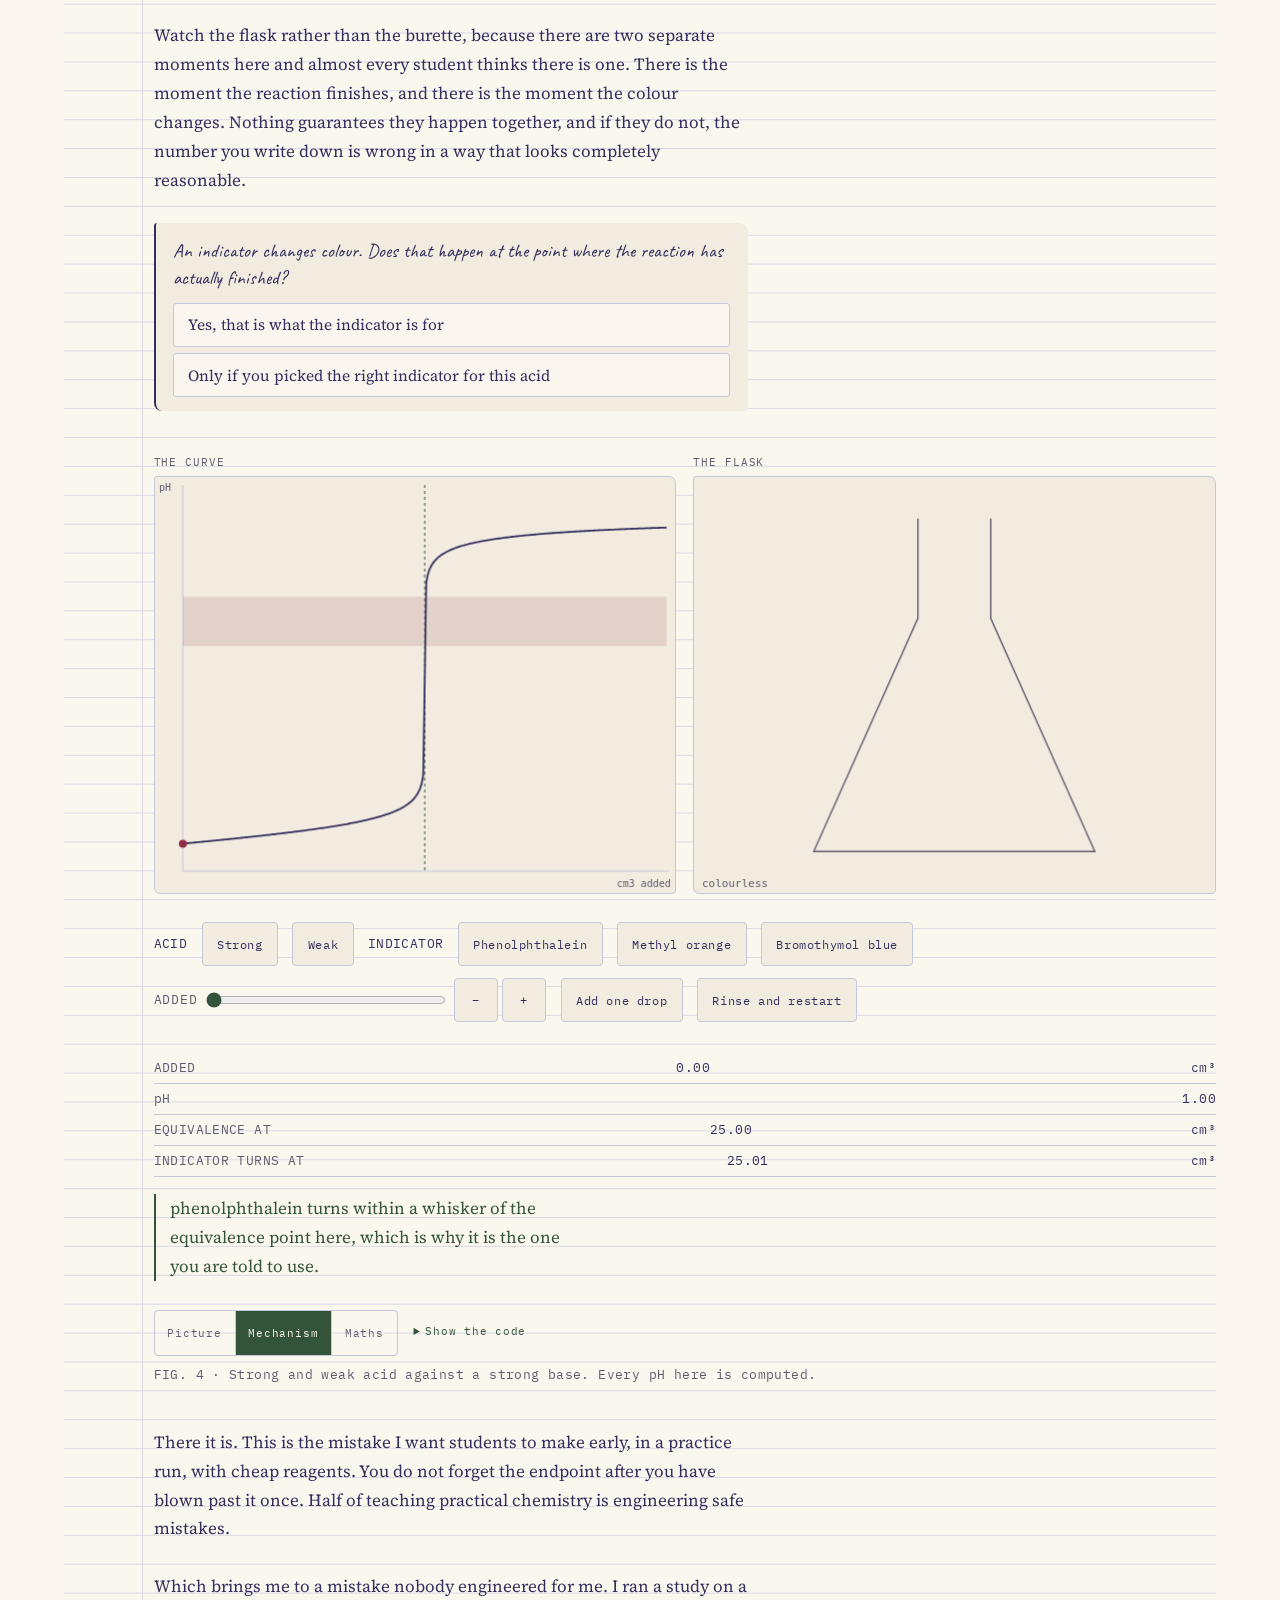
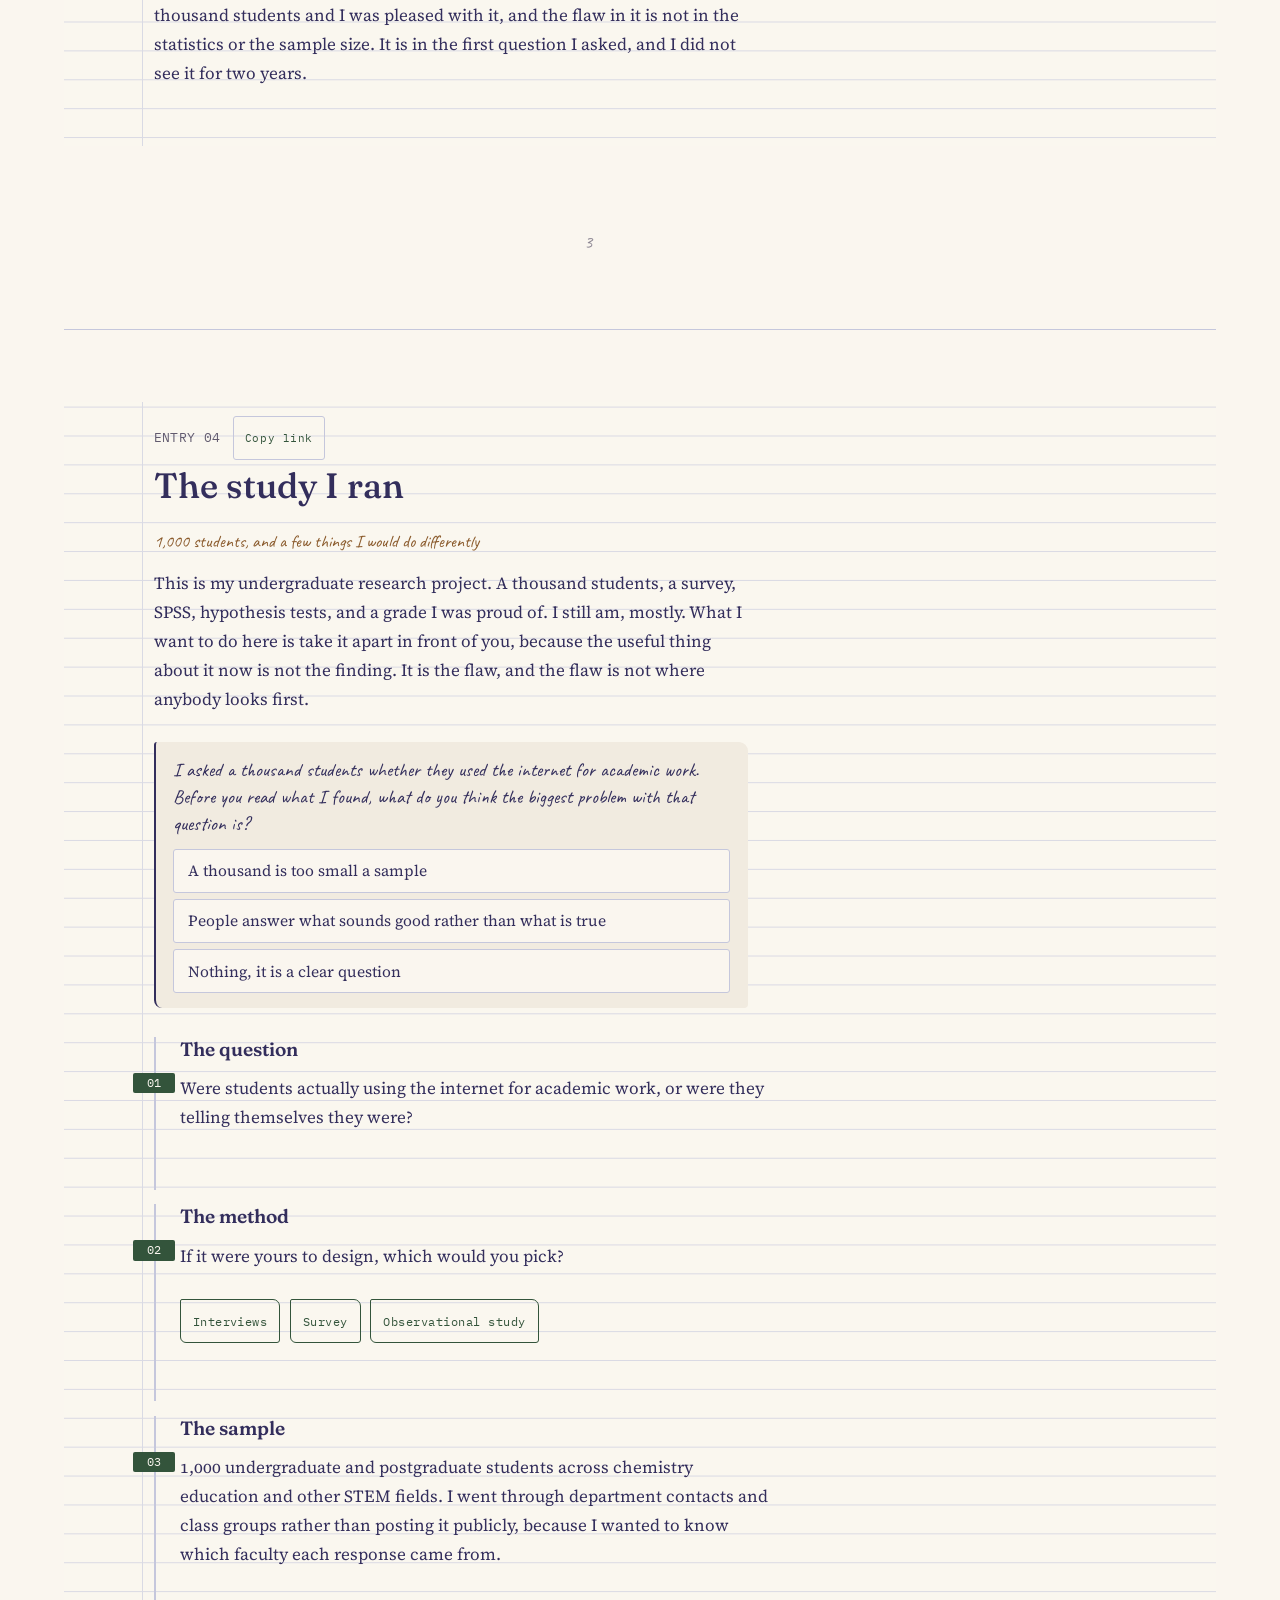
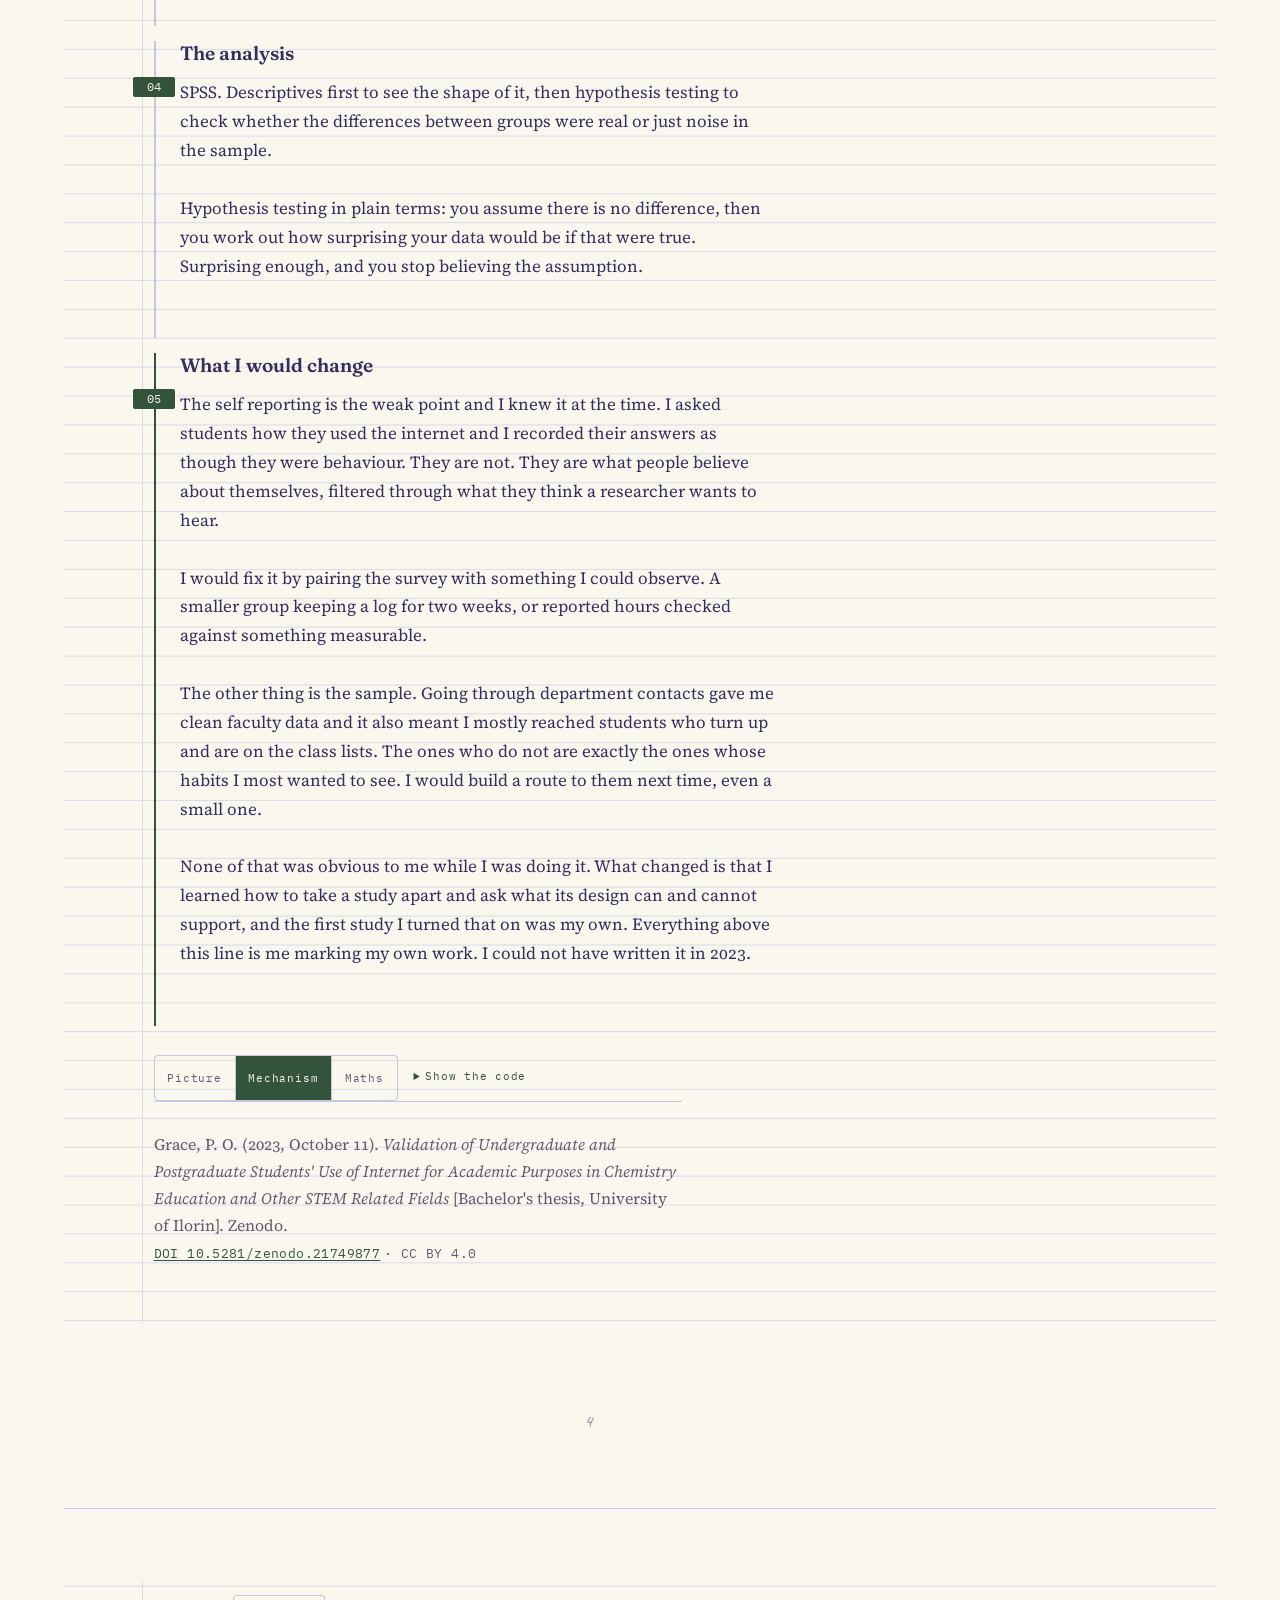
==== commit 24795e40: "Sound again, on texture rather than on notes The last version was built on the instruction that ever" ====
--- a/index.html
+++ b/index.html
@@ -120,13 +120,11 @@
           <button type="button" class="listen-btn" data-listen="nucleation" aria-pressed="false">
             <span data-listen-label>Listen to it</span>
           </button>
-          <p class="listen-what" data-listen-desc="nucleation">One click for every cluster that gets
-          across the barrier, and nothing at all for the ones that dissolve. The brightness of the
-          click is the barrier height itself: a high barrier gives rare, dull clicks, and lowering
-          it turns the counter bright and dense. A cluster passing the critical radius is a rising
-          pair of notes, and one that survives all the way is a piece of glass struck at a pitch set
-          by how big it got. The silences are most of what is happening, and they are the
-          measurement.</p>
+          <p class="listen-what" data-listen-desc="nucleation">A dry tick for every cluster that
+          gets across, like rain starting on a window, and nothing at all for the ones that
+          dissolve. When the barrier is high the ticks are few and dull. Lower it and they come
+          thick and close. A cluster that survives all the way is one bottle touched against
+          another, quiet and hollow. The silences are most of what is happening.</p>
         </div>
 
         <div class="readout lab-readout">
@@ -270,13 +268,13 @@
           <button type="button" class="listen-btn" data-listen="diffraction">
             <span data-listen-label>Hear the pattern</span>
           </button>
-          <p class="listen-what" data-listen-desc="diffraction">The detector scans from left to
-          right and every reflection sounds as it passes. Low angles are low notes. How long a peak
-          rings is how sharp it is: a narrow one sustains on a single clean voice, a wide one is
-          over in a quarter of the time across eight detuned voices with no attack, so it arrives as
-          a smear. Sending the two crystals through gives 0.82 seconds of ring on 39 voices for the
-          one grown without gravity, against 0.31 seconds on 74 for the one grown under it. You can
-          hear which is which before you have read anything.</p>
+          <p class="listen-what" data-listen-desc="diffraction">This is the one place the site
+          uses pitch, because sharpness really is how long a thing rings. The detector sweeps from
+          left to right and each reflection sounds as it passes, low angles low. A sharp peak holds
+          on, like a wine glass still going after you have taken your finger off it. A broad one is
+          gone almost at once and slightly out of tune with itself, more of a wash than a note. Send
+          both crystals through and you can hear which was grown without gravity before you have
+          read anything.</p>
         </div>
 
         <div class="readout lab-readout">
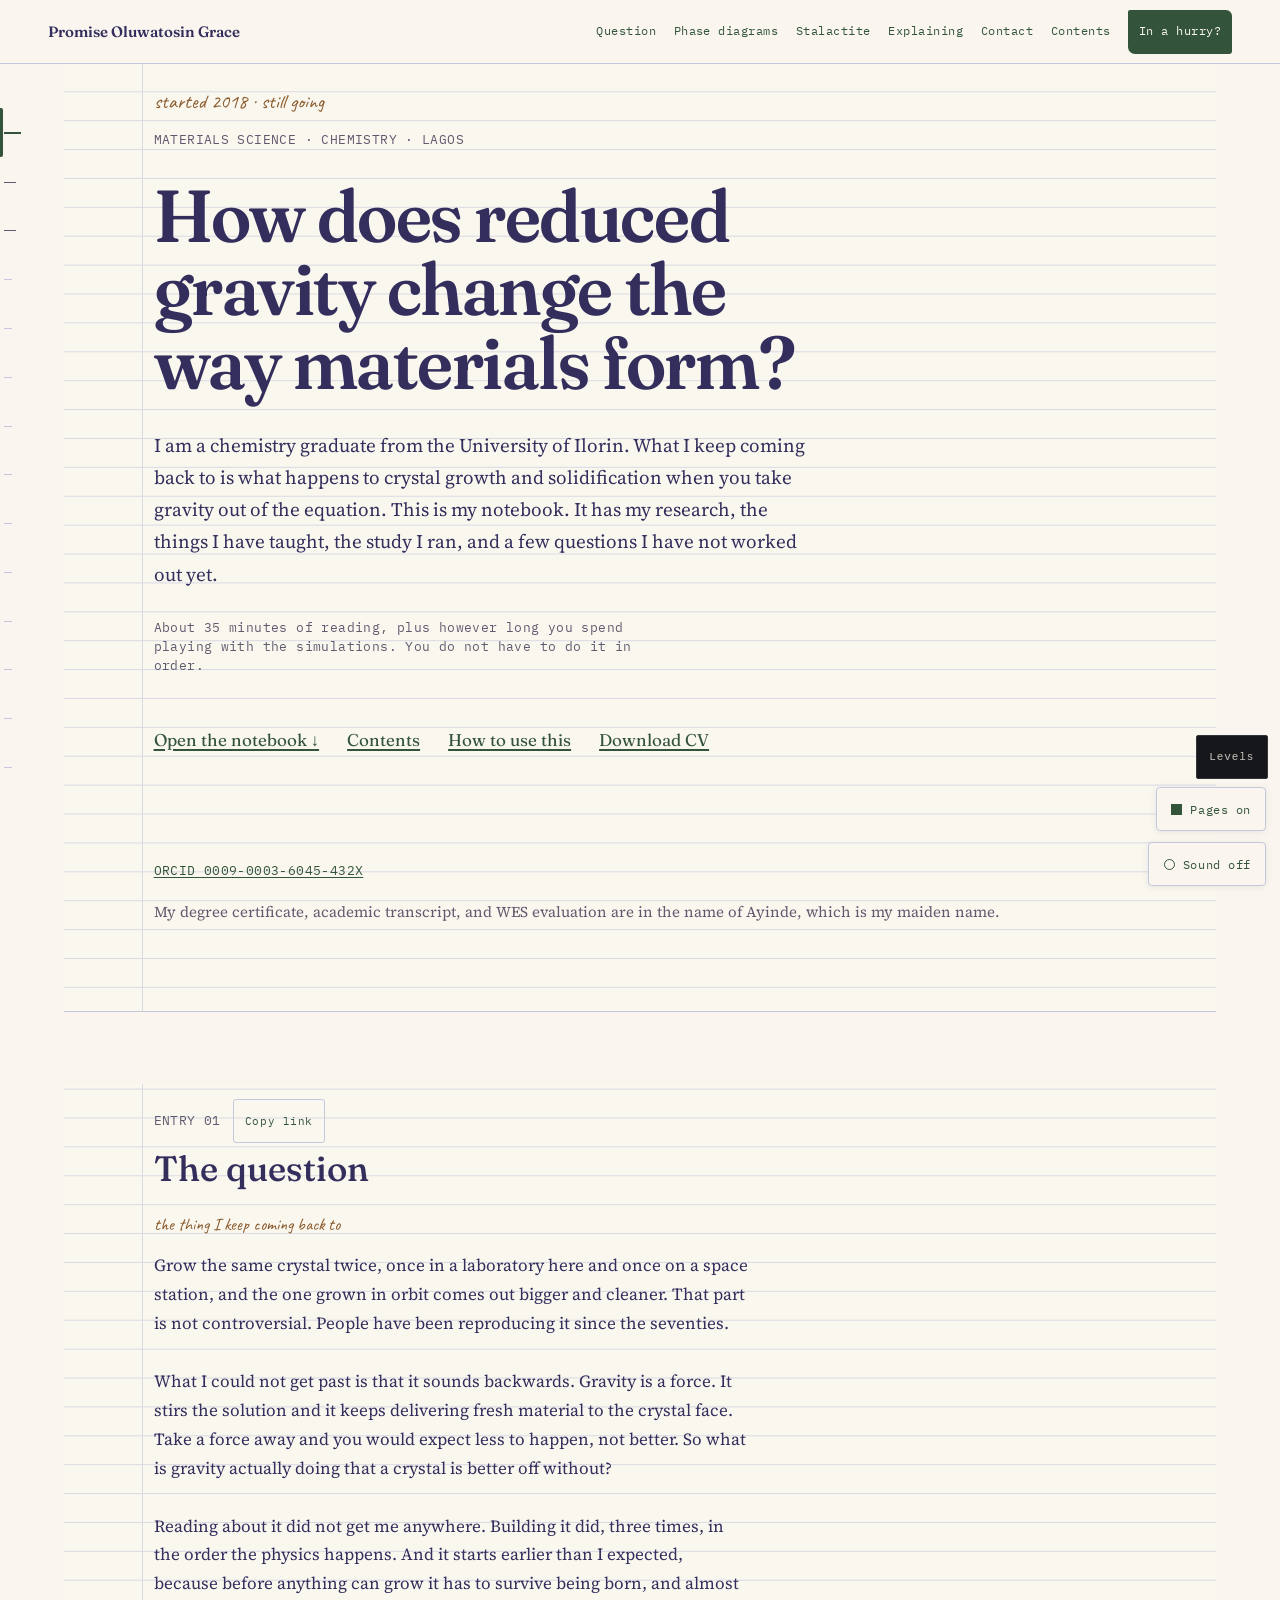
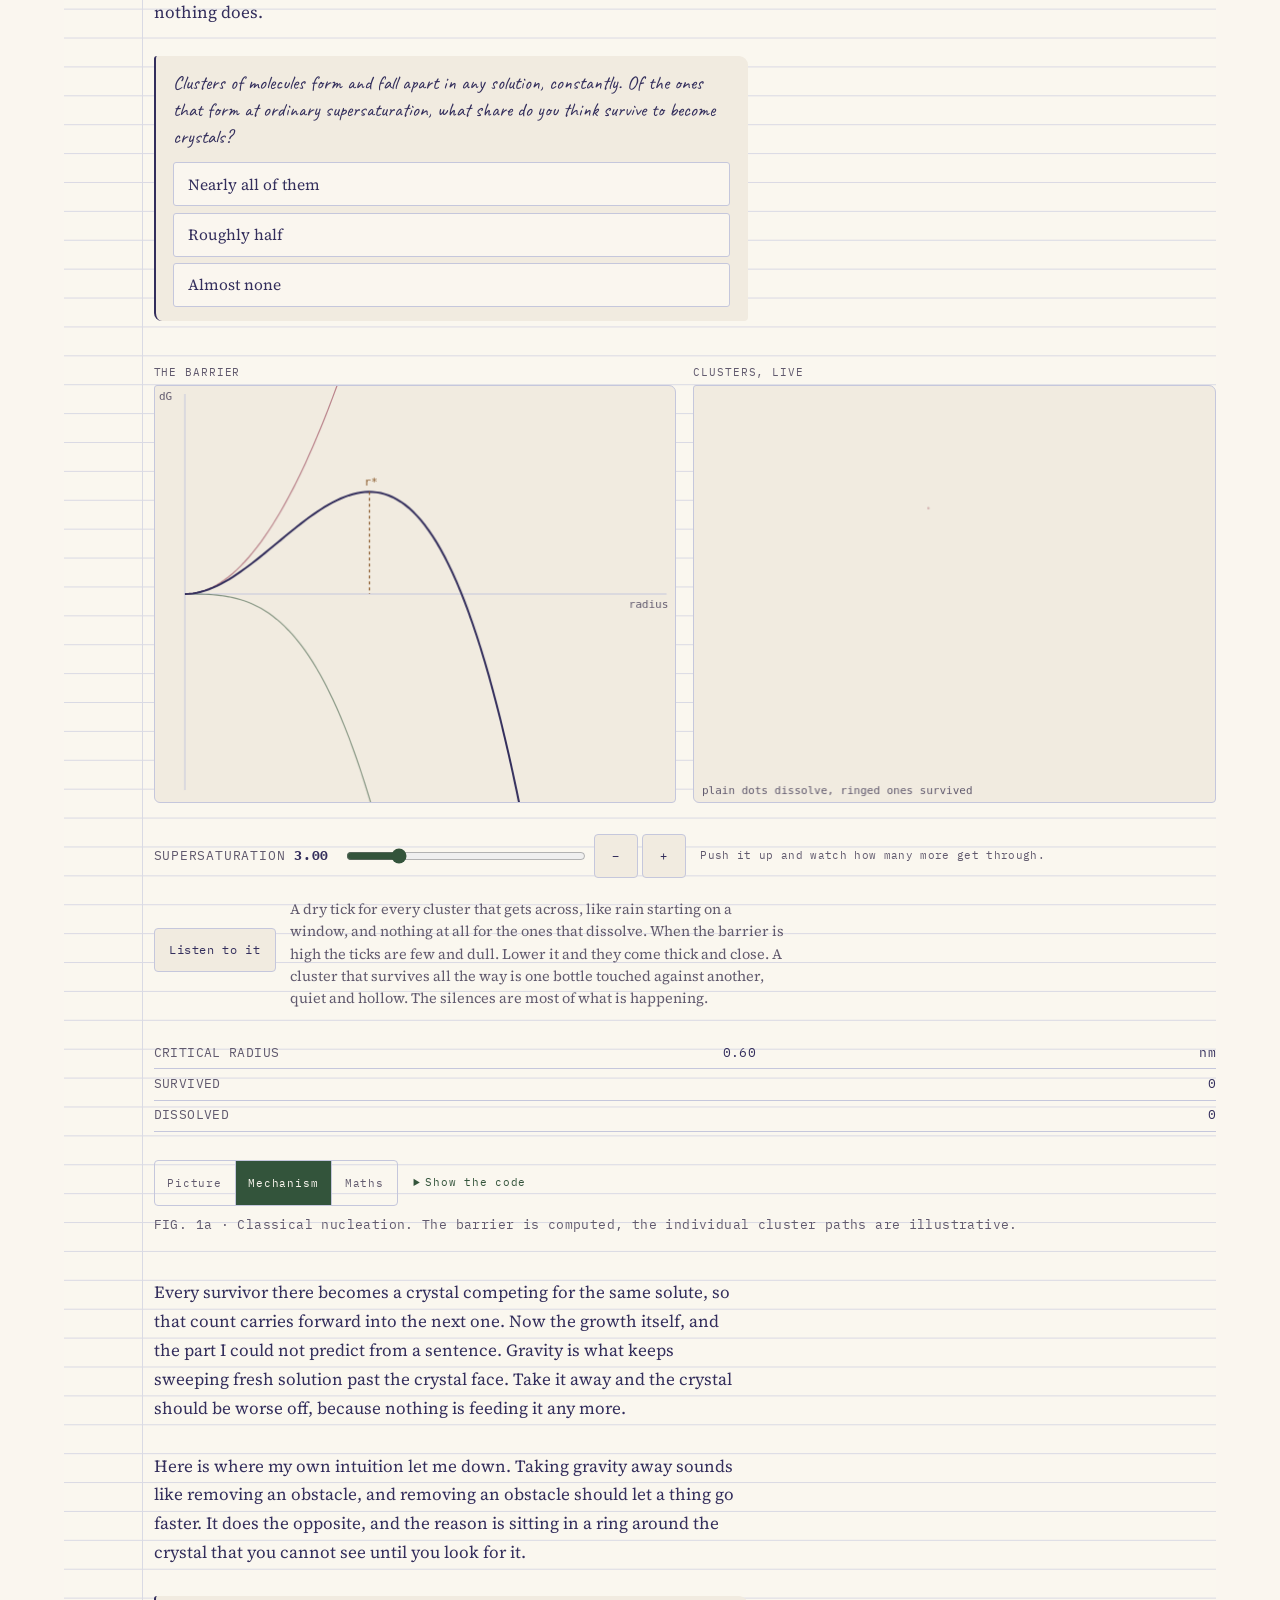
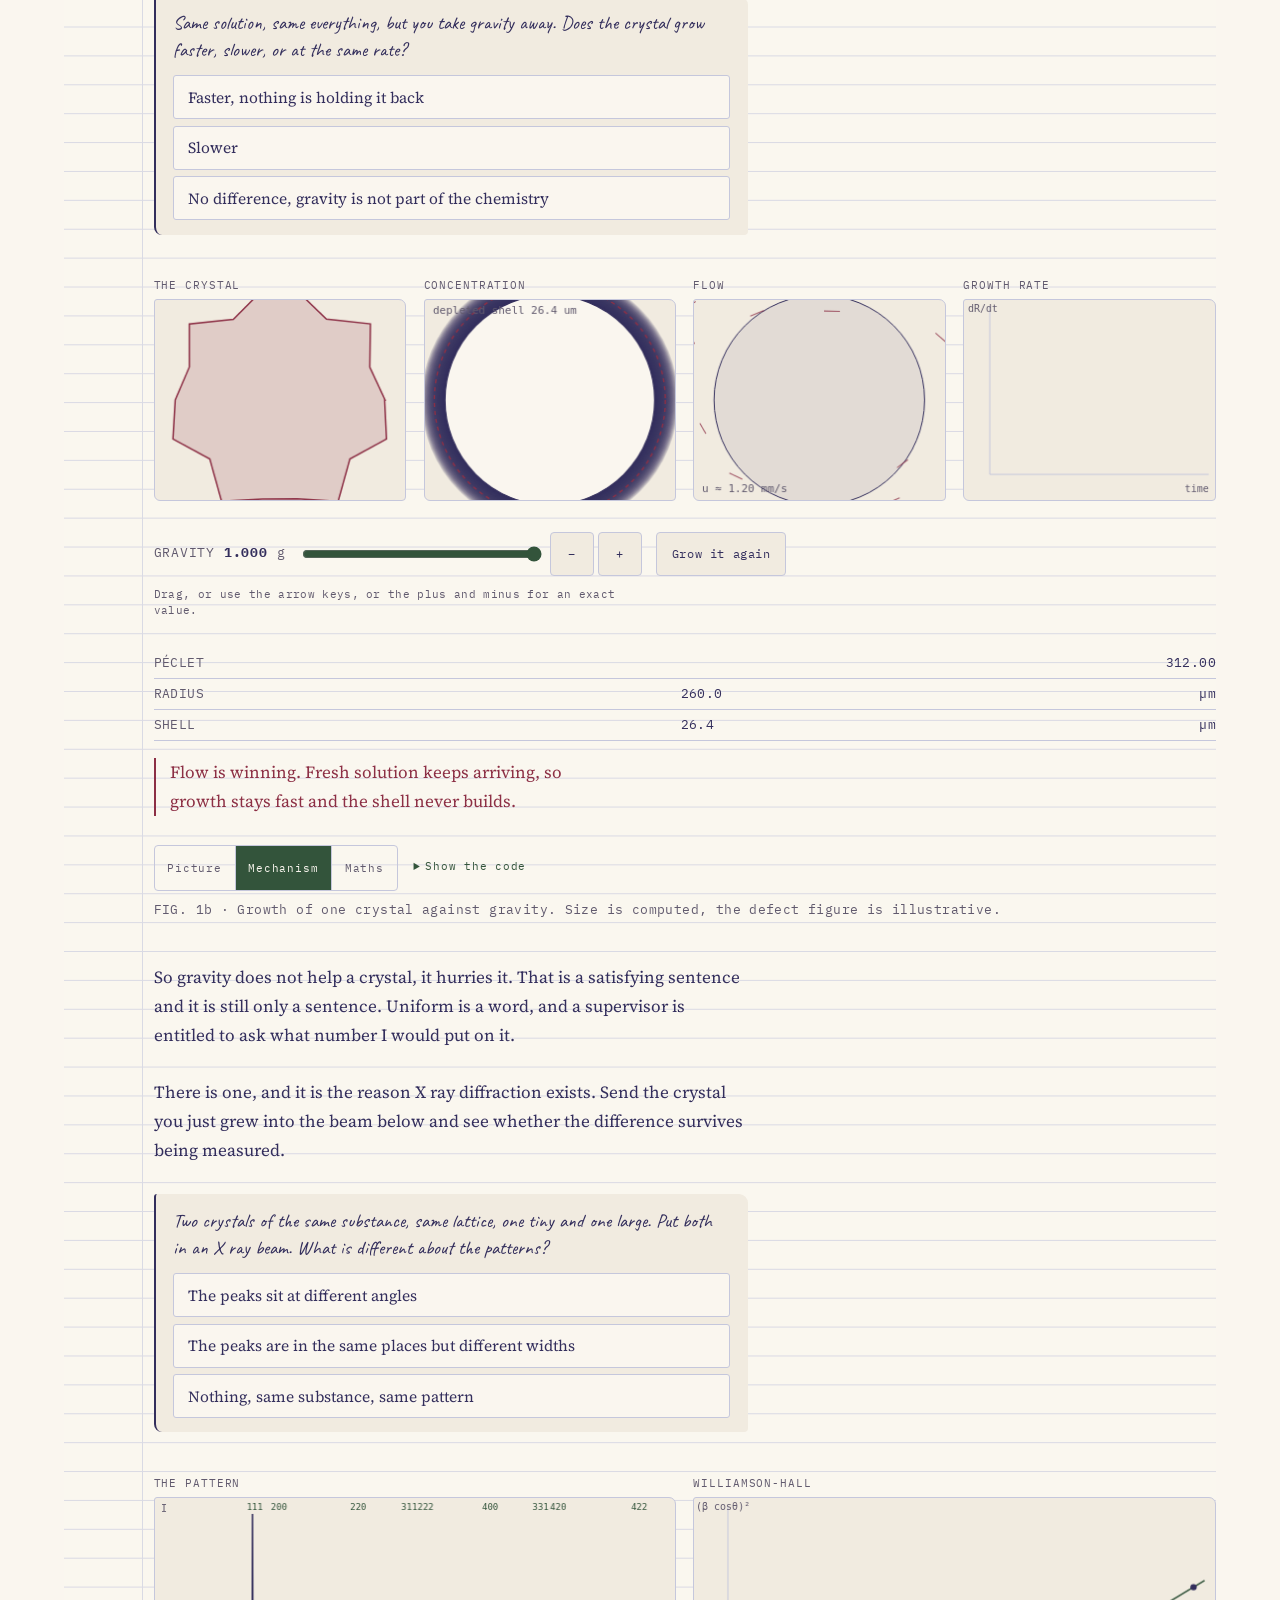
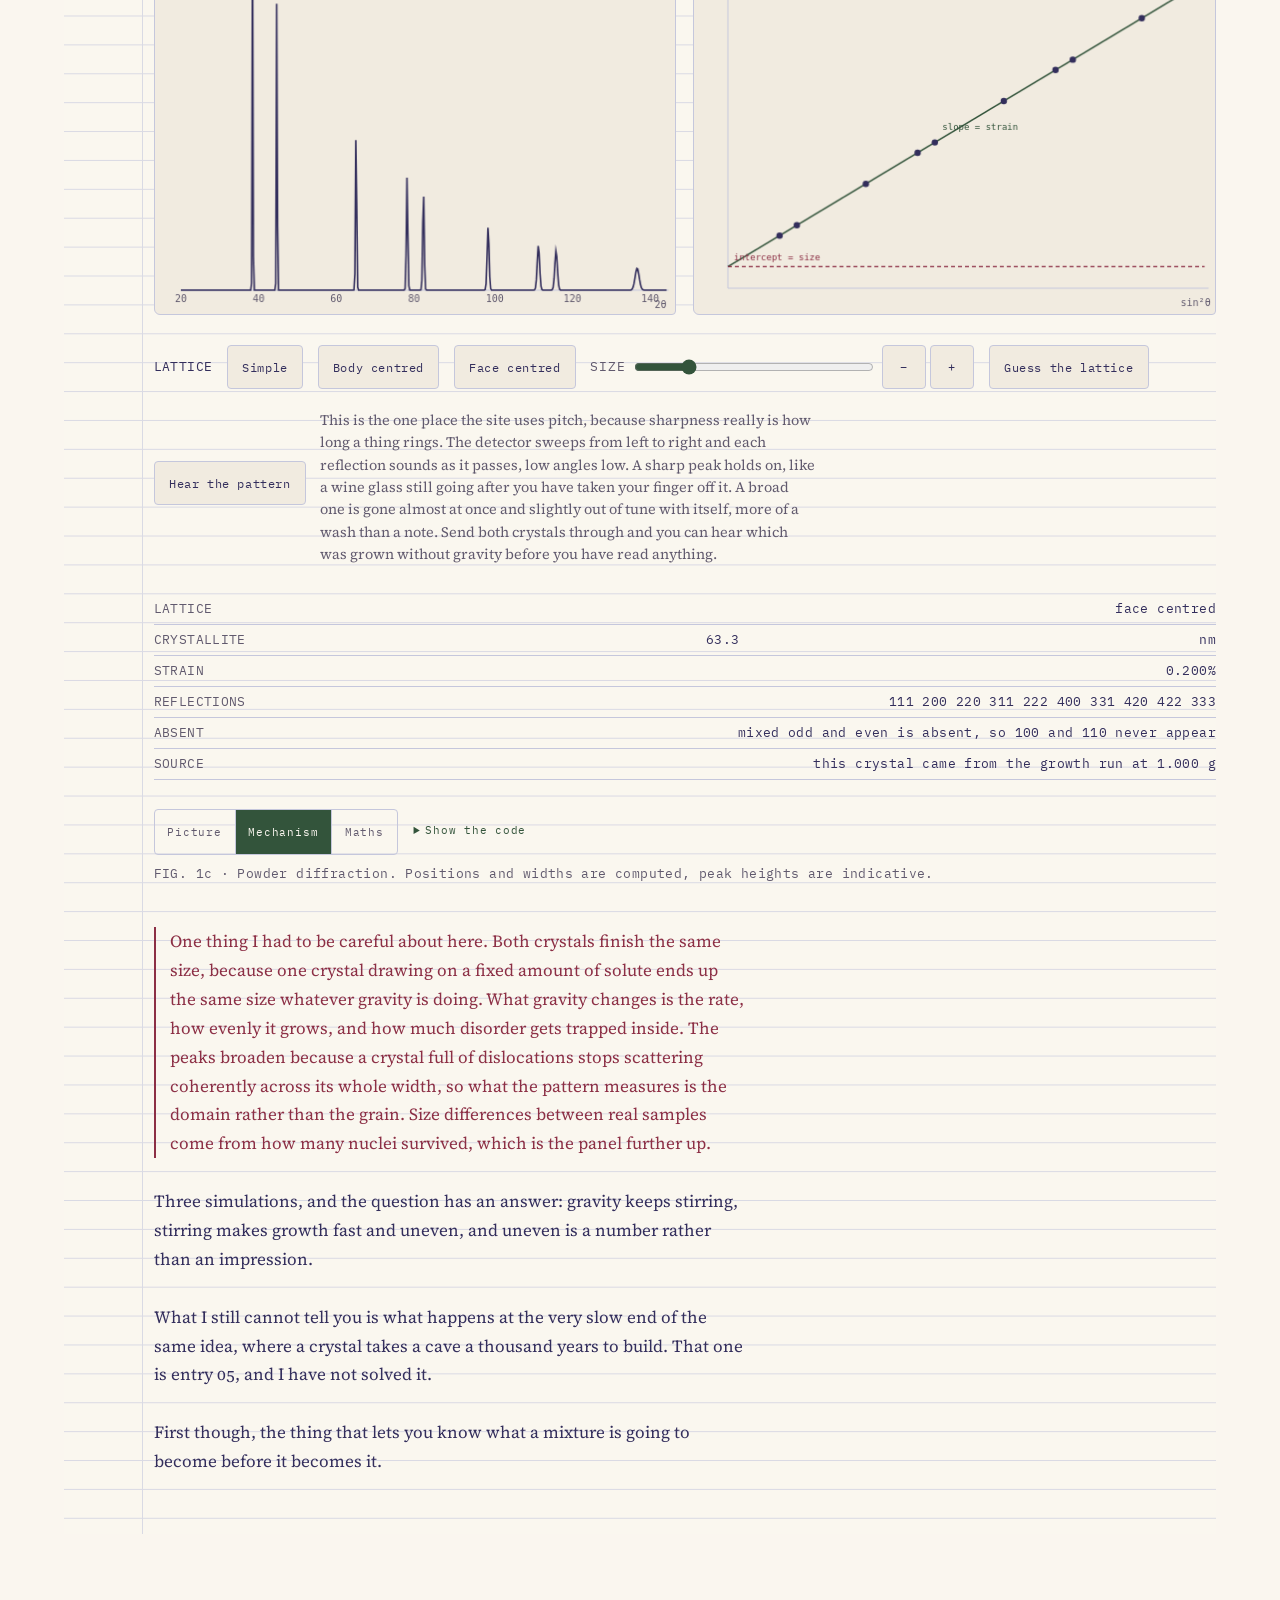
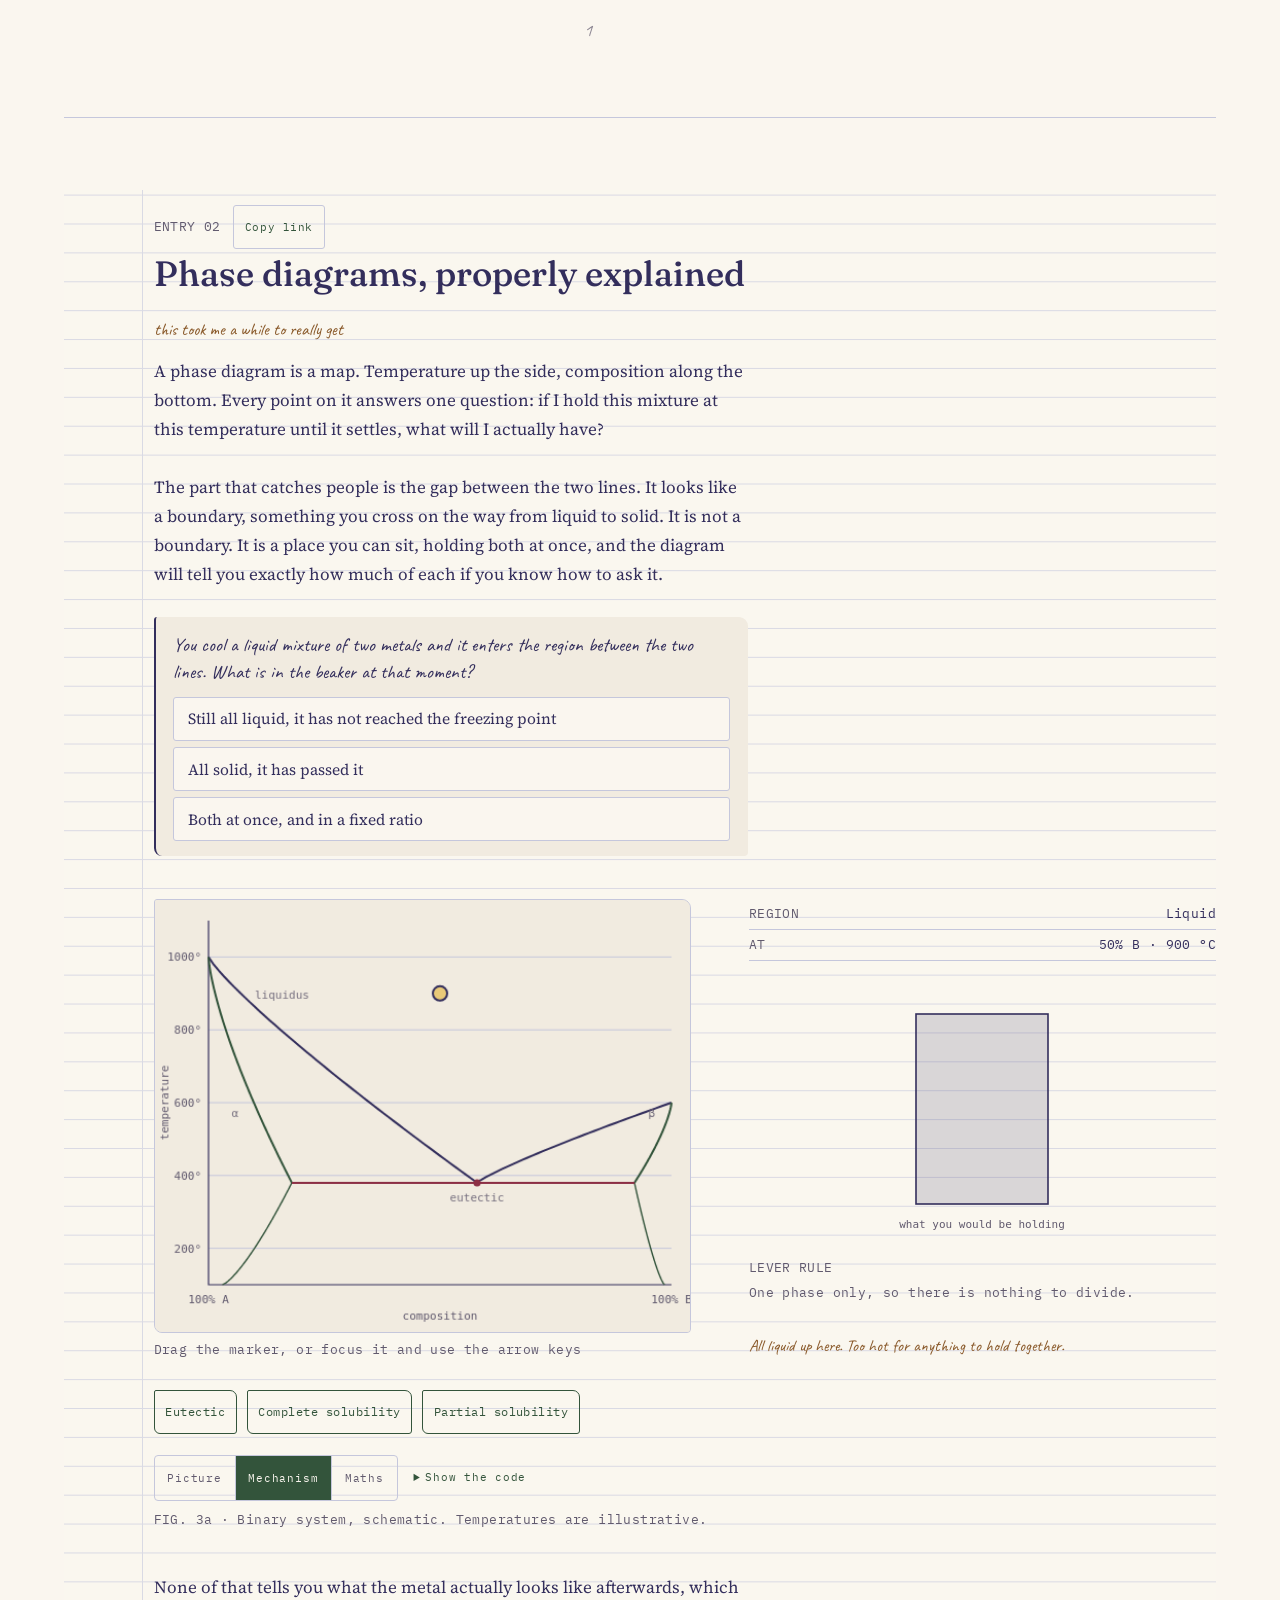
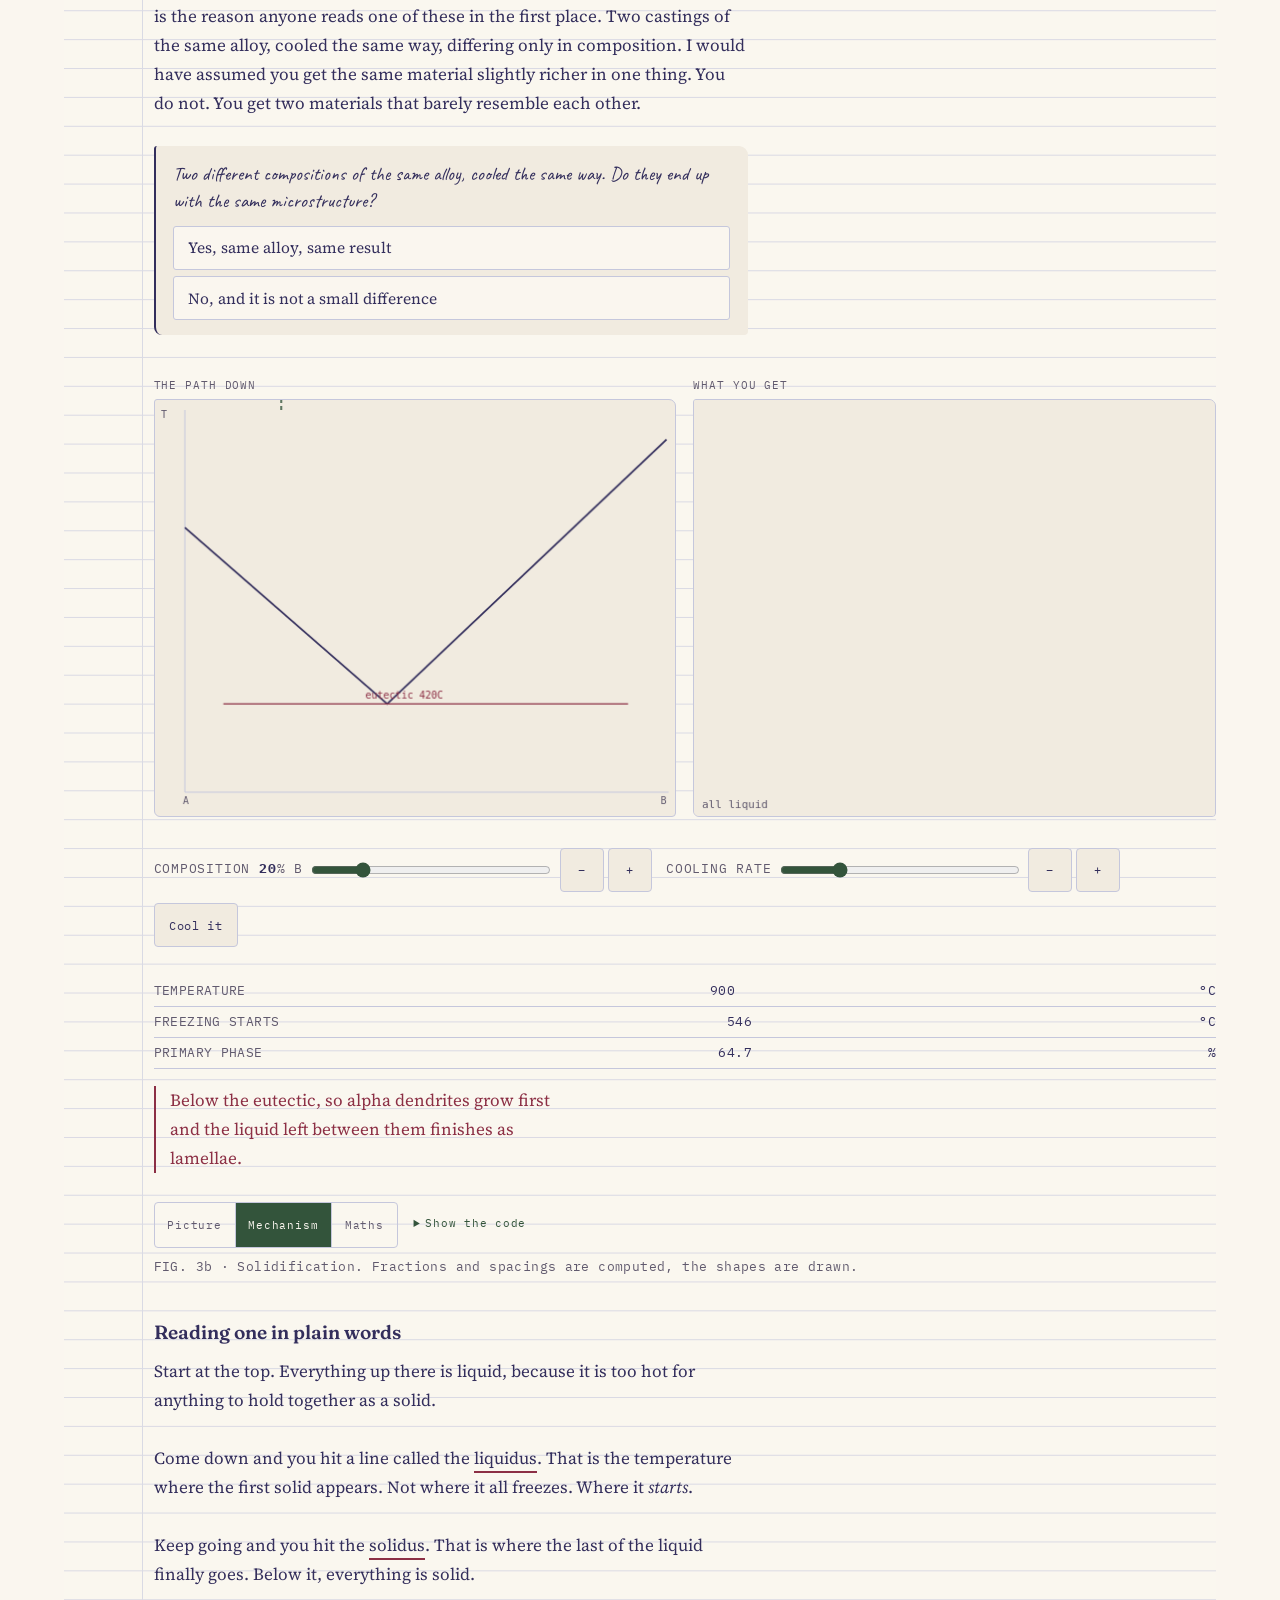
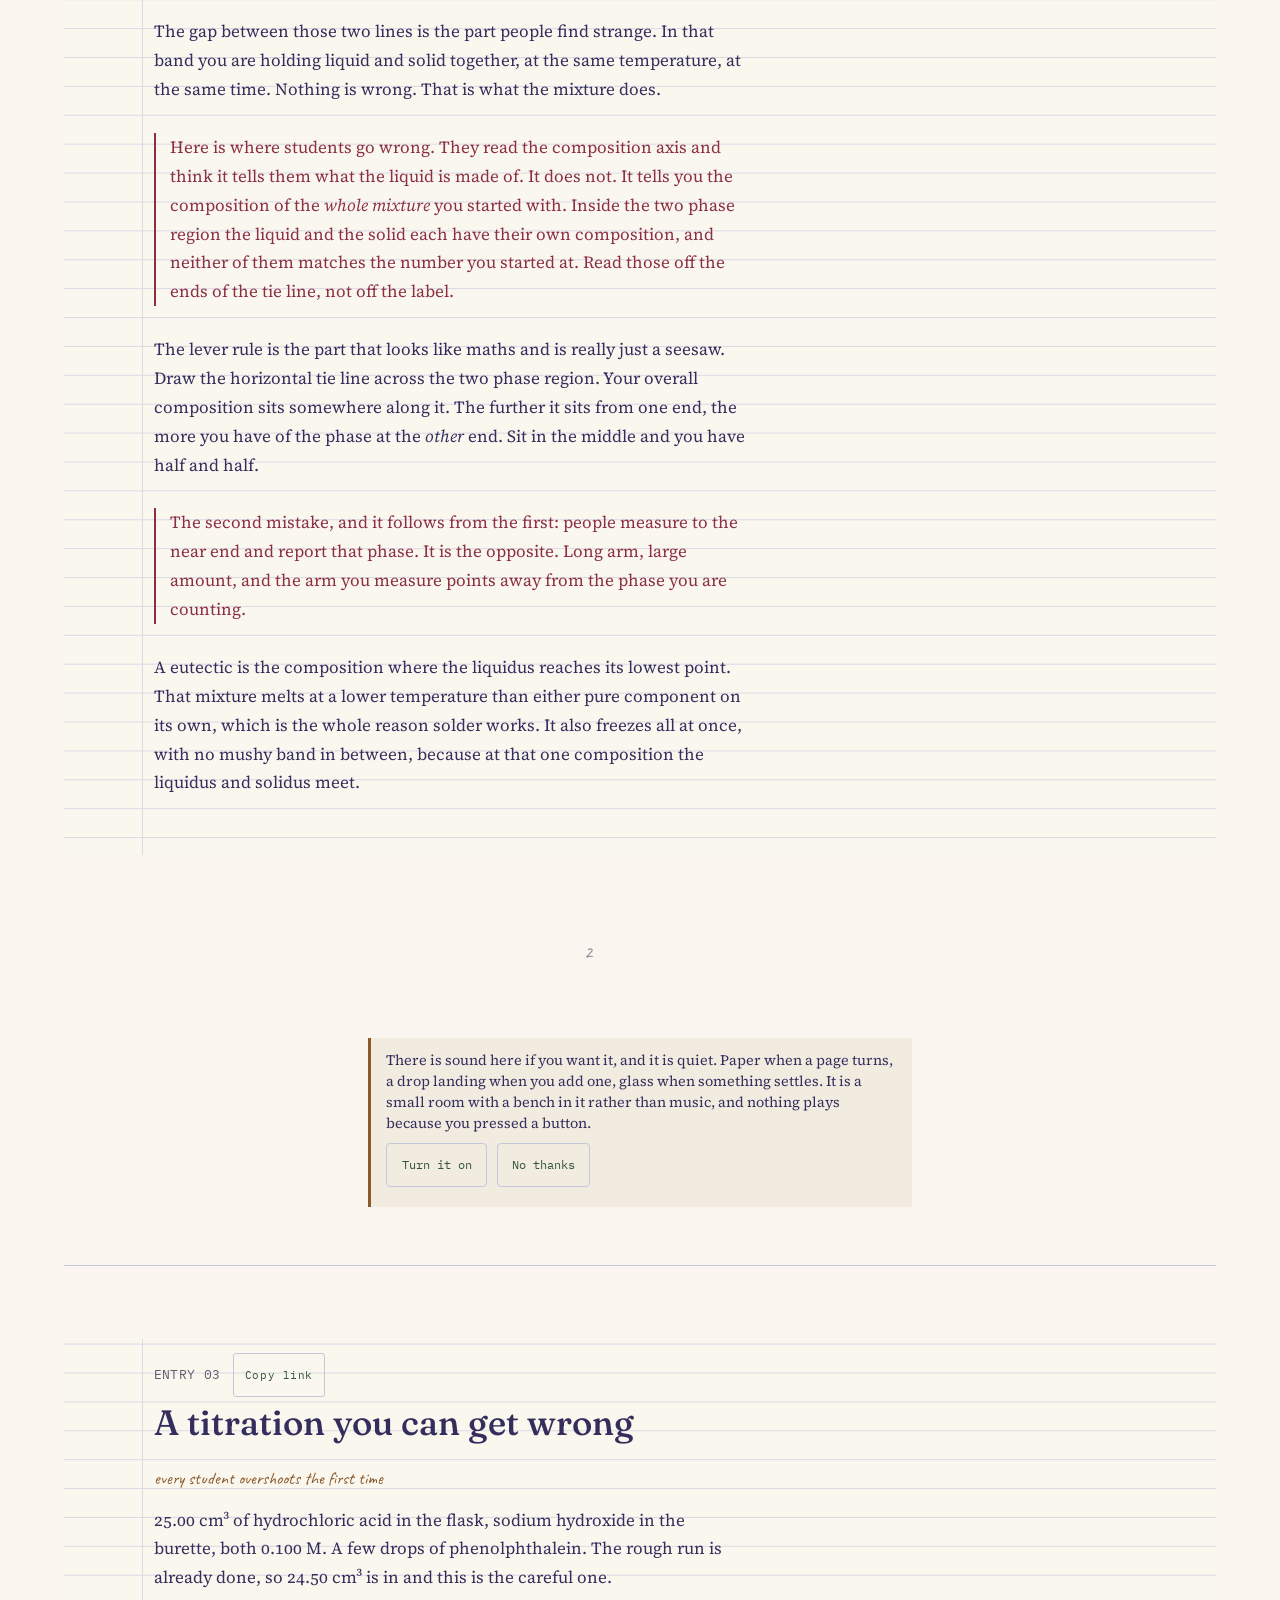
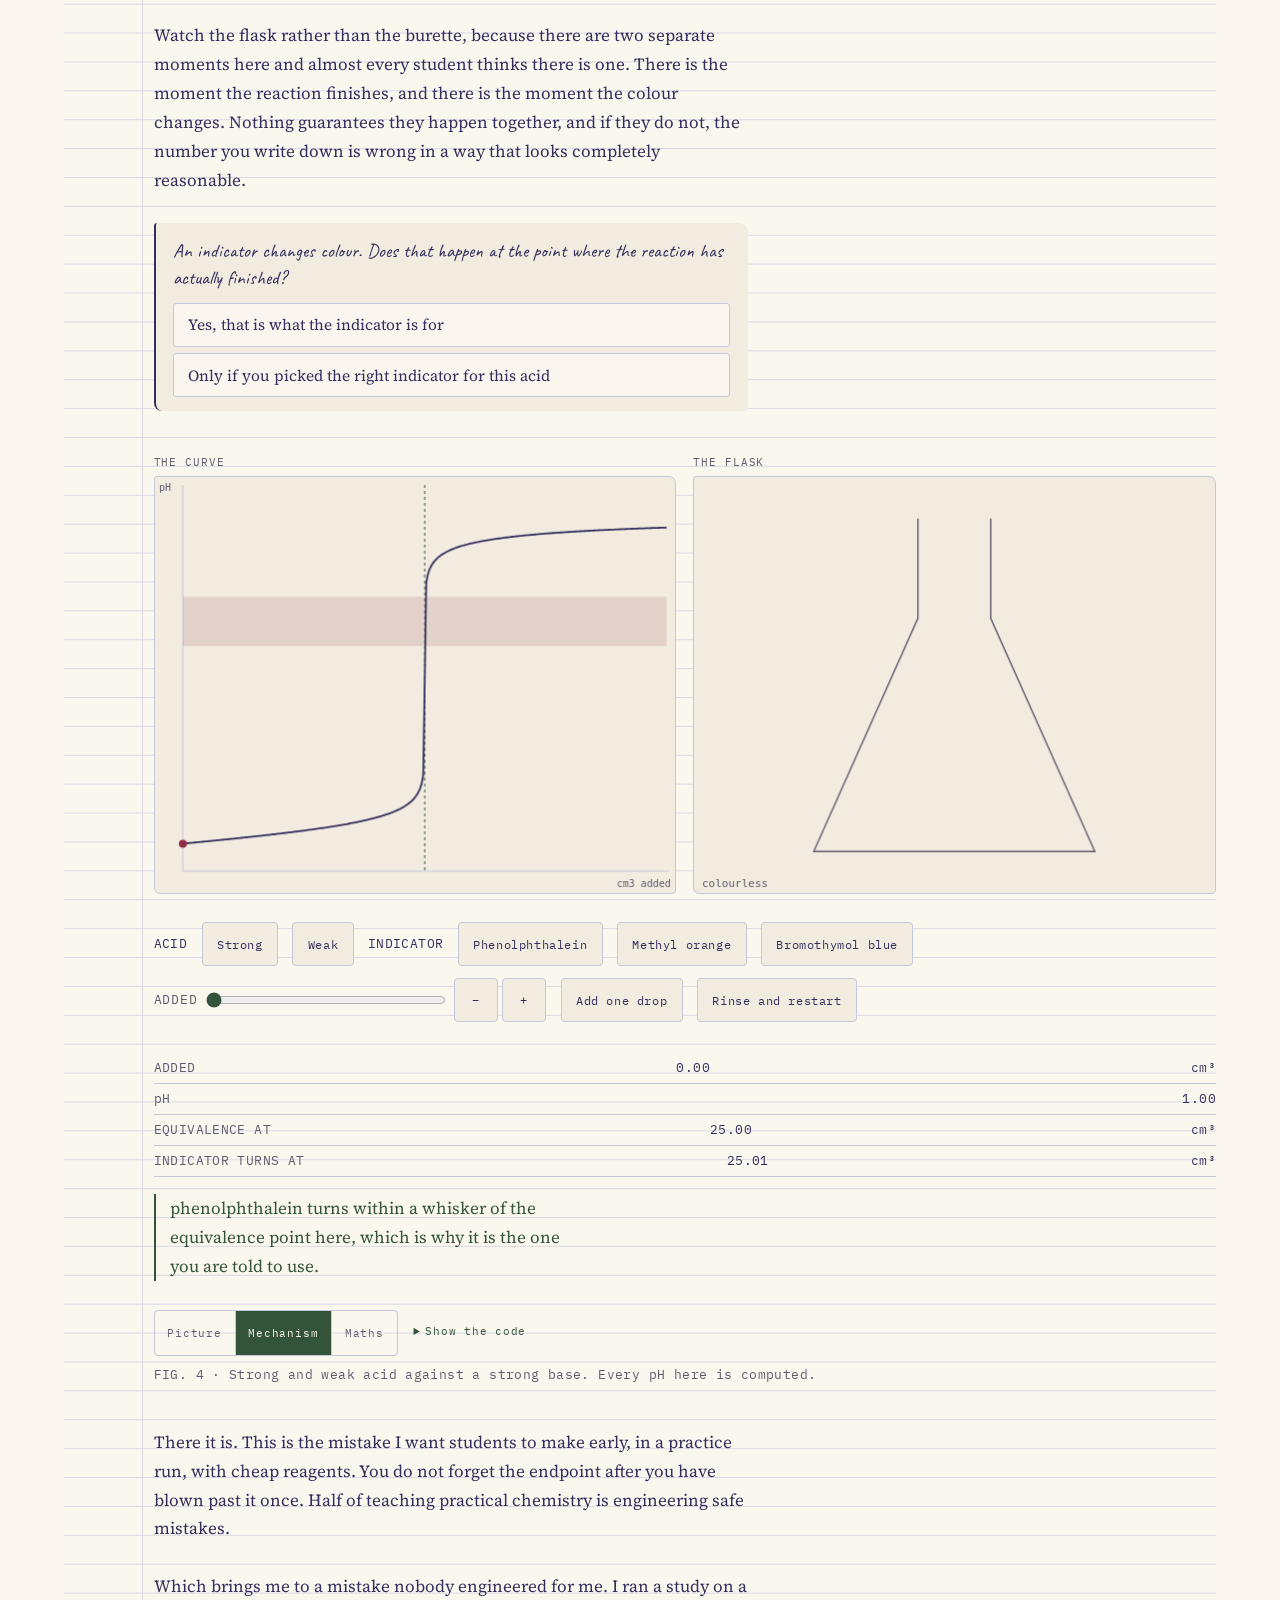
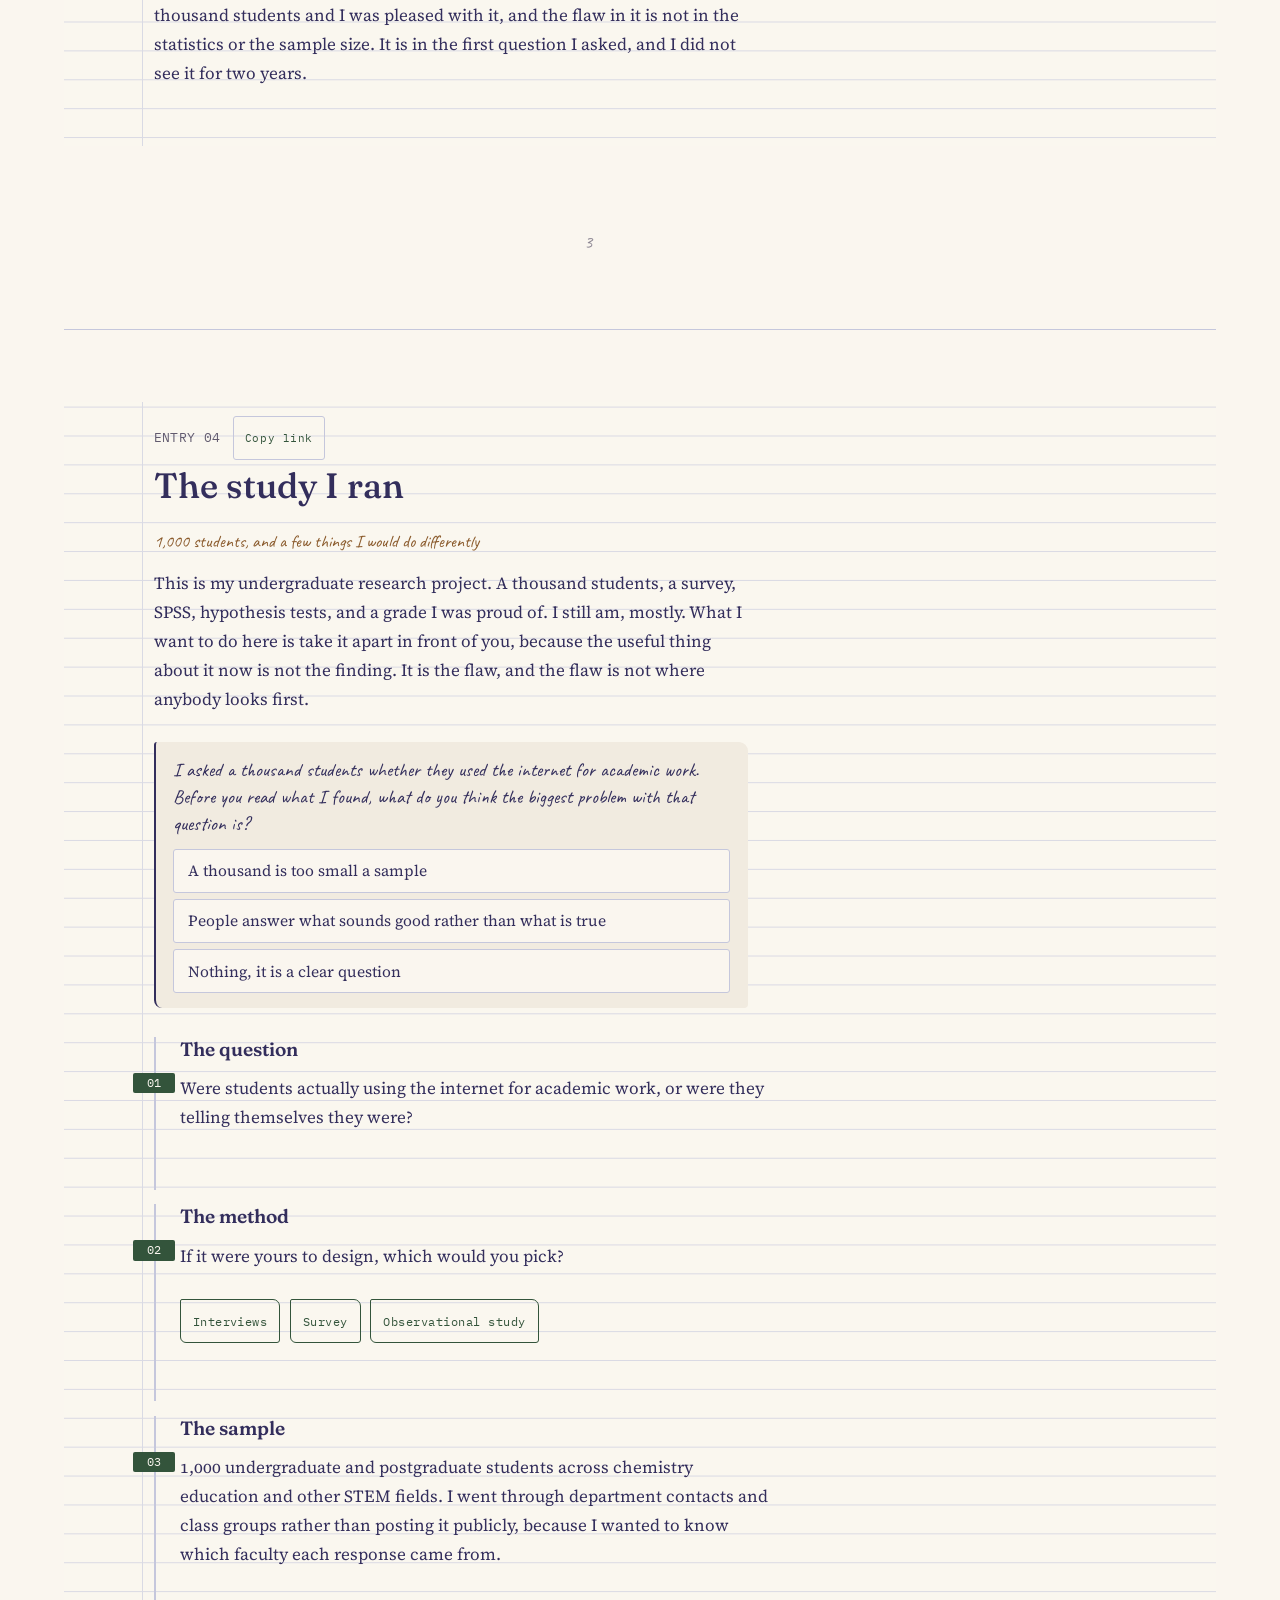
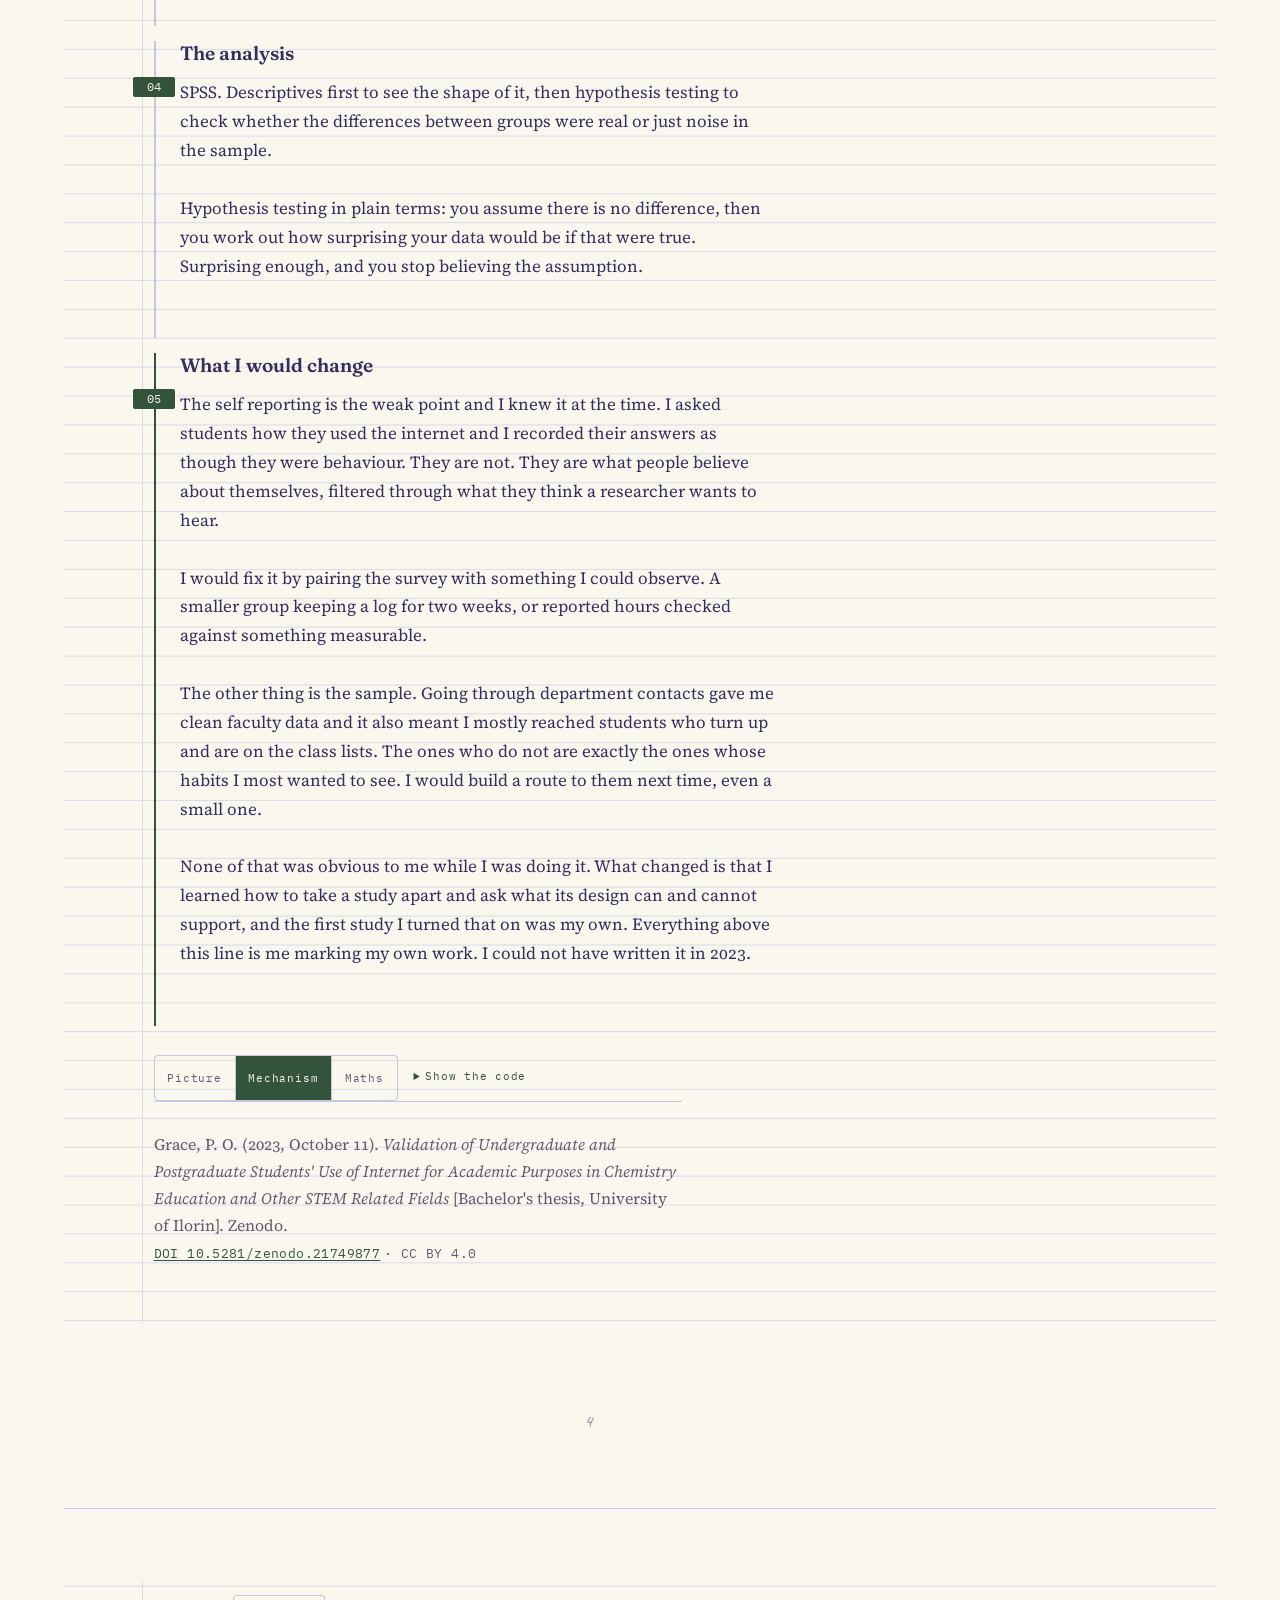
==== commit bd166e71: "Step 1: the crystal, rebuilt as an instrument, and the sound rebuilt under it REDESIGN_BRIEF section" ====
--- a/index.html
+++ b/index.html
@@ -1852,6 +1852,7 @@
 
 <!-- defer keeps these in order: the engine, then the page, then the labs it drives -->
 <script src="sim.js" defer></script>
+<script src="audio.js" defer></script>
 <script src="sound.js" defer></script>
 <script src="pages.js" defer></script>
 <script src="structure.js" defer></script>
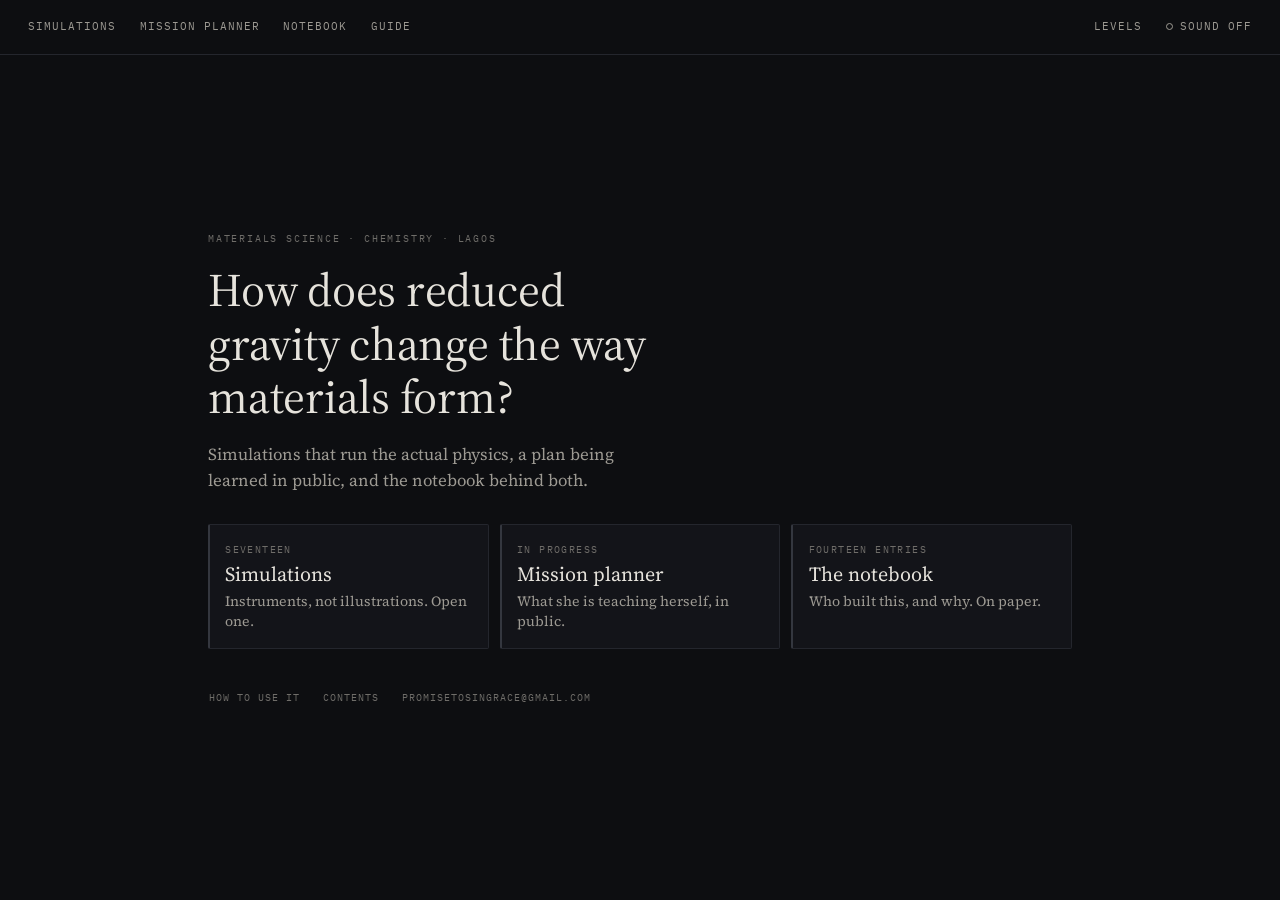
==== commit 82383587: "Step 3: a front door, and a bar that is on every page THE FRONT DOOR. index.html was the notebook, w" ====
--- a/index.html
+++ b/index.html
@@ -1,14 +1,14 @@
 <!DOCTYPE html>
-<html lang="en">
+<html lang="en" data-where="">
 <head>
 <meta charset="utf-8">
 <meta name="viewport" content="width=device-width, initial-scale=1">
 <title>Promise Oluwatosin Grace · Materials Science</title>
-<meta name="description" content="Chemistry graduate researching how reduced gravity changes crystal growth and materials formation. Seeking a Master's position from January 2027.">
+<meta name="description" content="How does reduced gravity change the way materials form? Seventeen simulations that run real physics, a plan being learned in public, and the notebook of the person who built them.">
 
 <meta property="og:type" content="website">
 <meta property="og:title" content="Promise Oluwatosin Grace · Materials Science">
-<meta property="og:description" content="Chemistry graduate researching how reduced gravity changes crystal growth and materials formation. Seeking a Master's position from January 2027.">
+<meta property="og:description" content="How does reduced gravity change the way materials form? Seventeen simulations, a plan being learned in public, and the notebook behind them.">
 <meta property="og:image" content="assets/scans/og-card.jpg">
 <meta property="og:image:width" content="1200">
 <meta property="og:image:height" content="630">
@@ -16,1855 +16,60 @@
 
 <link rel="preconnect" href="https://fonts.googleapis.com">
 <link rel="preconnect" href="https://fonts.gstatic.com" crossorigin>
-<link rel="stylesheet" href="https://fonts.googleapis.com/css2?family=Fraunces:opsz,wght@9..144,500;9..144,600&family=Source+Serif+4:opsz,wght@8..60,400;8..60,600&family=Caveat:wght@500&family=IBM+Plex+Mono:wght@400&display=swap">
-<link rel="stylesheet" href="styles.css">
-<link rel="stylesheet" href="pages.css">
+<link rel="stylesheet" href="https://fonts.googleapis.com/css2?family=Source+Serif+4:opsz,wght@8..60,400&family=IBM+Plex+Mono:wght@400;500&display=swap">
+<link rel="stylesheet" href="instrument.css">
+<link rel="stylesheet" href="nav.css">
+<link rel="stylesheet" href="arrive.css">
 </head>
-<body>
+<body class="inst inst-arrival">
 
-<a class="skip" href="#question">Skip to the first entry</a>
+<a class="skip" href="#ways">Skip to the three ways in</a>
 
-<header class="topbar" id="topbar" hidden>
-  <span class="topbar-name">Promise Oluwatosin Grace</span>
-  <nav class="topbar-nav" aria-label="Entries">
-    <a href="#question">Question</a>
-    <a href="#phase-diagrams">Phase diagrams</a>
-    <a href="#stalactite">Stalactite</a>
-    <a href="#explaining">Explaining</a>
-    <a href="#contact">Contact</a>
+<main class="arrival" id="ways">
+
+  <p class="mono arrival-eyebrow">MATERIALS SCIENCE · CHEMISTRY · LAGOS</p>
+
+  <h1 class="arrival-q">How does reduced gravity change the way materials form?</h1>
+
+  <p class="arrival-say">Simulations that run the actual physics, a plan being learned in public,
+  and the notebook behind both.</p>
+
+  <ul class="arrival-ways">
+    <li>
+      <a href="simulations.html">
+        <span class="mono arrival-count" data-count-sims>SEVENTEEN</span>
+        <span class="arrival-name">Simulations</span>
+        <span class="arrival-line">Instruments, not illustrations. Open one.</span>
+      </a>
+    </li>
+    <li>
+      <a href="mission-planner-website/index.html">
+        <span class="mono arrival-count">IN PROGRESS</span>
+        <span class="arrival-name">Mission planner</span>
+        <span class="arrival-line">What she is teaching herself, in public.</span>
+      </a>
+    </li>
+    <li>
+      <a href="notebook.html">
+        <span class="mono arrival-count" data-count-entries>FOURTEEN ENTRIES</span>
+        <span class="arrival-name">The notebook</span>
+        <span class="arrival-line">Who built this, and why. On paper.</span>
+      </a>
+    </li>
+  </ul>
+
+  <p class="mono arrival-foot">
+    <a href="guide.html">How to use it</a>
     <a href="contents.html">Contents</a>
-    <button type="button" class="hurry-open" data-hurry>In a hurry?</button>
-  </nav>
-</header>
-
-<main class="sheet">
-
-<!-- ============ COVER ============ -->
-<section class="cover" id="cover" aria-labelledby="q">
-  <p class="hand margin-note cover-note">started 2018 · still going</p>
-  <p class="mono eyebrow">MATERIALS SCIENCE · CHEMISTRY · LAGOS</p>
-
-  <h1 class="display" id="q">How does reduced gravity change the way materials form?</h1>
-
-  <p class="lede">I am a chemistry graduate from the University of Ilorin. What I keep coming back to is
-  what happens to crystal growth and solidification when you take gravity out of the equation.
-  This is my notebook. It has my research, the things I have taught, the study I ran, and a few
-  questions I have not worked out yet.</p>
-
-  <p class="cover-links">
-    <a class="ulink" href="#question">Open the notebook ↓</a>
-    <a class="ulink" href="contents.html">Contents</a>
-    <a class="ulink" href="guide.html">How to use this</a>
-    <a class="ulink" href="assets/promise-grace-research-cv.pdf" download="Promise Grace Research CV.pdf" data-cv>Download CV</a>
+    <a href="mailto:promisetosingrace@gmail.com">promisetosingrace@gmail.com</a>
   </p>
-
-  <p class="cover-foot">
-    <a class="mono" href="https://orcid.org/0009-0003-6045-432X" rel="noopener">ORCID 0009-0003-6045-432X</a>
-    <span class="quiet">My degree certificate, academic transcript, and WES evaluation are in the name of Ayinde, which is my maiden name.</span>
-  </p>
-</section>
-
-
-<!-- ============ 01 ============ -->
-<article class="entry" id="question" aria-labelledby="question-h">
-  <div class="entry-main">
-    <p class="entry-no mono">ENTRY 01</p>
-    <h2 id="question-h">The question</h2>
-    <p class="hand margin-note">the thing I keep coming back to</p>
-
-    <p>Grow the same crystal twice, once in a laboratory here and once on a space station, and
-    the one grown in orbit comes out bigger and cleaner. That part is not controversial. People
-    have been reproducing it since the seventies.</p>
-
-    <p>What I could not get past is that it sounds backwards. Gravity is a force. It stirs the
-    solution and it keeps delivering fresh material to the crystal face. Take a force away and you
-    would expect less to happen, not better. So what is gravity actually doing that a crystal is
-    better off without?</p>
-
-    <p>Reading about it did not get me anywhere. Building it did, three times, in the order the
-    physics happens. And it starts earlier than I expected, because before anything can grow it has
-    to survive being born, and almost nothing does.</p>
-
-    <div class="predict" data-predict="nucleation">
-      <p class="predict-q">Clusters of molecules form and fall apart in any solution, constantly. Of the ones that form at ordinary supersaturation, what share do you think survive to become crystals?</p>
-      <div class="predict-opts">
-        <button type="button" data-a="a">Nearly all of them</button>
-        <button type="button" data-a="b">Roughly half</button>
-        <button type="button" data-a="c">Almost none</button>
-      </div>
-      <p class="predict-result" role="status" aria-live="polite" hidden></p>
-    </div>
-
-    <figure class="fig" id="fig-nucleation">
-      <div class="lab" data-lab="nucleation">
-        <div class="lab-views">
-          <div class="lab-view">
-            <p class="mono view-tag">THE BARRIER</p>
-            <canvas data-view="energy" width="300" height="240"
-              aria-label="Free energy against cluster radius. Surface cost rises as radius squared, bulk payoff falls as radius cubed, and their sum peaks at the critical radius. Raising supersaturation moves that peak left and lowers it."></canvas>
-          </div>
-          <div class="lab-view">
-            <p class="mono view-tag">CLUSTERS, LIVE</p>
-            <canvas data-view="field" width="300" height="240"
-              aria-label="Clusters appearing at random. Most shrink and vanish. Occasionally one crosses the critical radius and runs away, and those are marked as survivors."></canvas>
-          </div>
-        </div>
-
-        <div class="lab-controls">
-          <label class="mono" for="s-slider">SUPERSATURATION <b data-out="s">3</b></label>
-          <span class="slider-row">
-            <input id="s-slider" type="range" min="1.2" max="10" step="0.05" value="3" data-s>
-          </span>
-          <p class="mono quiet">Push it up and watch how many more get through.</p>
-
-          <button type="button" class="listen-btn" data-listen="nucleation" aria-pressed="false">
-            <span data-listen-label>Listen to it</span>
-          </button>
-          <p class="listen-what" data-listen-desc="nucleation">A dry tick for every cluster that
-          gets across, like rain starting on a window, and nothing at all for the ones that
-          dissolve. When the barrier is high the ticks are few and dull. Lower it and they come
-          thick and close. A cluster that survives all the way is one bottle touched against
-          another, quiet and hollow. The silences are most of what is happening.</p>
-        </div>
-
-        <div class="readout lab-readout">
-          <p class="mono readout-line depth-not-picture"><span>CRITICAL RADIUS</span> <b data-out="rstar">0</b> nm</p>
-          <p class="mono readout-line depth-only-maths"><span>BARRIER</span> <b data-out="barrier">0</b> kT</p>
-          <p class="mono readout-line depth-only-maths"><span>RATE J</span> <b data-out="rate">0</b> per m³s</p>
-          <p class="mono readout-line"><span>SURVIVED</span> <b data-out="survived">0</b></p>
-          <p class="mono readout-line depth-not-picture"><span>DISSOLVED</span> <b data-out="died">0</b></p>
-        </div>
-      </div>
-
-      <div data-chrome class="lab-chrome"></div>
-
-      <p class="nojs-note">A cluster of molecules has two things happening to it at once. Making a
-      surface costs energy and that cost grows with the square of the radius. Being solid rather
-      than dissolved pays energy back and that payoff grows with the cube. Cubes beat squares
-      eventually, so there is a radius, the critical radius, where the cost stops winning. Below it
-      a cluster is more likely to dissolve than to grow. Above it, it runs away. Clusters appear and
-      vanish constantly, and nucleation is just the rare one that gets across.</p>
-      <figcaption class="mono">FIG. 1a · Classical nucleation. The barrier is computed, the individual cluster paths are illustrative.</figcaption>
-    </figure>
-
-    <p>Every survivor there becomes a crystal competing for the same solute, so that count carries
-    forward into the next one. Now the growth itself, and the part I could not predict from a
-    sentence. Gravity is what keeps sweeping fresh solution past the crystal face. Take it away and
-    the crystal should be worse off, because nothing is feeding it any more.</p>
-
-    <p>Here is where my own intuition let me down. Taking gravity away sounds like removing an
-    obstacle, and removing an obstacle should let a thing go faster. It does the opposite, and the
-    reason is sitting in a ring around the crystal that you cannot see until you look for it.</p>
-
-    <div class="predict" data-predict="crystal">
-      <p class="predict-q">Same solution, same everything, but you take gravity away. Does the crystal grow faster, slower, or at the same rate?</p>
-      <div class="predict-opts">
-        <button type="button" data-a="a">Faster, nothing is holding it back</button>
-        <button type="button" data-a="b">Slower</button>
-        <button type="button" data-a="c">No difference, gravity is not part of the chemistry</button>
-      </div>
-      <p class="predict-result" role="status" aria-live="polite" hidden></p>
-    </div>
-
-    <figure class="fig" id="fig-crystal">
-      <div class="lab" data-lab="crystal">
-        <div class="lab-views">
-          <div class="lab-view">
-            <p class="mono view-tag">THE CRYSTAL</p>
-            <canvas data-view="crystal" width="300" height="240"
-              aria-label="The growing crystal. At high gravity its faces come out uneven. As gravity falls it grows smooth and even."></canvas>
-          </div>
-          <div class="lab-view">
-            <p class="mono view-tag">CONCENTRATION</p>
-            <canvas data-view="conc" width="300" height="240"
-              aria-label="Solute concentration around the crystal. A depleted shell builds up as gravity falls, shown as a dashed ring that grows thicker."></canvas>
-          </div>
-          <div class="lab-view depth-not-picture">
-            <p class="mono view-tag">FLOW</p>
-            <canvas data-view="flow" width="300" height="240"
-              aria-label="Convection around the crystal. Strong at full gravity, and it disappears as gravity is reduced."></canvas>
-          </div>
-          <div class="lab-view depth-not-picture">
-            <p class="mono view-tag">GROWTH RATE</p>
-            <canvas data-view="rate" width="300" height="240"
-              aria-label="Growth rate against time. Under gravity it stays high. Without it the rate falls away as the crystal feeds itself more slowly."></canvas>
-          </div>
-        </div>
-
-        <div class="lab-controls">
-          <label class="mono" for="g-slider">GRAVITY <b data-out="g">1</b> g</label>
-          <span class="slider-row">
-            <input id="g-slider" type="range" min="0" max="1" step="0.001" value="1" data-g
-              aria-describedby="g-help">
-          </span>
-          <button type="button" data-act="replay">Grow it again</button>
-          <p class="mono quiet" id="g-help">Drag, or use the arrow keys, or the plus and minus for an exact value.</p>
-        </div>
-
-        <div class="readout lab-readout">
-          <p class="mono readout-line depth-not-picture"><span>PÉCLET</span> <b data-out="pe">0</b></p>
-          <p class="mono readout-line depth-only-maths"><span>SHERWOOD</span> <b data-out="sh">1</b></p>
-          <p class="mono readout-line"><span>RADIUS</span> <b data-out="r">12</b> µm</p>
-          <p class="mono readout-line depth-only-maths"><span>dR/dt</span> <b data-out="rate">0</b> µm/s</p>
-          <p class="mono readout-line depth-not-picture"><span>SHELL</span> <b data-out="shell">0</b> µm</p>
-          <p class="verdict" data-out="verdict" role="status" aria-live="polite"></p>
-        </div>
-      </div>
-
-      <div data-chrome class="lab-chrome"></div>
-
-      <p class="nojs-note">Move gravity from 1 g down towards zero and the reason for the difference
-      appears. Under gravity, convection keeps sweeping fresh solution past the crystal, so it grows
-      fast and unevenly. Take gravity away and nothing stirs, so a depleted shell builds up around
-      the crystal, growth slows, and because it is now limited by how fast solute can diffuse in, it
-      becomes steady and even. The Péclet number is the ratio of the two kinds of transport, and the
-      change happens as it passes one.</p>
-      <figcaption class="mono">FIG. 1b · Growth of one crystal against gravity. Size is computed, the defect figure is illustrative.</figcaption>
-    </figure>
-
-    <p>So gravity does not help a crystal, it hurries it. That is a satisfying sentence and it is
-    still only a sentence. Uniform is a word, and a supervisor is entitled to ask what number I
-    would put on it.</p>
-
-    <p>There is one, and it is the reason X ray diffraction exists. Send the crystal you just grew
-    into the beam below and see whether the difference survives being measured.</p>
-
-
-    <div class="predict" data-predict="diffraction">
-      <p class="predict-q">Two crystals of the same substance, same lattice, one tiny and one large. Put both in an X ray beam. What is different about the patterns?</p>
-      <div class="predict-opts">
-        <button type="button" data-a="a">The peaks sit at different angles</button>
-        <button type="button" data-a="b">The peaks are in the same places but different widths</button>
-        <button type="button" data-a="c">Nothing, same substance, same pattern</button>
-      </div>
-      <p class="predict-result" role="status" aria-live="polite" hidden></p>
-    </div>
-
-    <figure class="fig" id="fig-diffraction">
-      <div class="lab" data-lab="diffraction">
-        <div class="lab-views">
-          <div class="lab-view">
-            <p class="mono view-tag">THE PATTERN</p>
-            <canvas data-view="pattern" width="300" height="240"
-              aria-label="A powder diffraction pattern, intensity against two theta. Peaks sit at the angles Bragg's law allows for the chosen lattice, and reflections forbidden by that lattice are missing entirely. Smaller crystals give broader peaks."></canvas>
-          </div>
-          <div class="lab-view depth-not-picture">
-            <p class="mono view-tag">WILLIAMSON-HALL</p>
-            <canvas data-view="wh" width="300" height="240"
-              aria-label="Beta cos theta plotted against sin theta. The intercept of the fitted line gives the crystallite size and its slope gives the strain, which is how the two kinds of broadening are told apart."></canvas>
-          </div>
-        </div>
-
-        <div class="lab-controls">
-          <span class="mono">LATTICE</span>
-          <button type="button" data-lattice="P" aria-pressed="false">Simple</button>
-          <button type="button" data-lattice="I" aria-pressed="false">Body centred</button>
-          <button type="button" data-lattice="F" aria-pressed="true">Face centred</button>
-          <span class="slider-row">
-            <label class="mono" for="d-size">SIZE</label>
-            <input id="d-size" type="range" min="4" max="200" step="1" value="45" data-size>
-          </span>
-          <button type="button" data-act="quiz">Guess the lattice</button>
-          <button type="button" class="listen-btn" data-listen="diffraction">
-            <span data-listen-label>Hear the pattern</span>
-          </button>
-          <p class="listen-what" data-listen-desc="diffraction">This is the one place the site
-          uses pitch, because sharpness really is how long a thing rings. The detector sweeps from
-          left to right and each reflection sounds as it passes, low angles low. A sharp peak holds
-          on, like a wine glass still going after you have taken your finger off it. A broad one is
-          gone almost at once and slightly out of tune with itself, more of a wash than a note. Send
-          both crystals through and you can hear which was grown without gravity before you have
-          read anything.</p>
-        </div>
-
-        <div class="readout lab-readout">
-          <p class="mono readout-line"><span>LATTICE</span> <b data-out="lattice">face centred</b></p>
-          <p class="mono readout-line"><span>CRYSTALLITE</span> <b data-out="size">45</b> nm</p>
-          <p class="mono readout-line depth-not-picture"><span>STRAIN</span> <b data-out="strain">0.400%</b></p>
-          <p class="mono readout-line depth-not-picture"><span>REFLECTIONS</span> <b data-out="peaks"></b></p>
-          <p class="mono readout-line depth-not-picture"><span>ABSENT</span> <b data-out="absent"></b></p>
-          <p class="mono readout-line depth-only-maths"><span>SIZE FROM W-H</span> <b data-out="whsize"></b> nm</p>
-          <p class="mono readout-line depth-only-maths"><span>STRAIN FROM W-H</span> <b data-out="whstrain"></b></p>
-          <p class="mono readout-line quiet"><span>SOURCE</span> <b data-out="origin"></b></p>
-          <p class="verdict" data-out="quiz" role="status" aria-live="polite"></p>
-        </div>
-      </div>
-
-      <div data-chrome class="lab-chrome"></div>
-
-      <p class="nojs-note">A crystal is a repeating grid, and X rays scattering off it only add up
-      at particular angles, which is Bragg's law. Where the peaks sit tells you the spacing. Which
-      peaks are missing tells you the lattice, because some reflections cancel out exactly. And how
-      wide the peaks are tells you two separate things at once: small crystals broaden every peak,
-      and internal strain broadens the ones at high angle much more than the ones at low angle.
-      Because those two do not scale together, plotting the width against angle pulls them apart.
-      Below both of them sits the instrument's own width, which is why you can never read a size
-      straight off a single peak.</p>
-      <figcaption class="mono">FIG. 1c · Powder diffraction. Positions and widths are computed, peak heights are indicative.</figcaption>
-    </figure>
-    <p class="correction">One thing I had to be careful about here. Both crystals finish the same
-    size, because one crystal drawing on a fixed amount of solute ends up the same size whatever
-    gravity is doing. What gravity changes is the rate, how evenly it grows, and how much disorder
-    gets trapped inside. The peaks broaden because a crystal full of dislocations stops scattering
-    coherently across its whole width, so what the pattern measures is the domain rather than the
-    grain. Size differences between real samples come from how many nuclei survived, which is the
-    panel further up.</p>
-
-
-    <p>Three simulations, and the question has an answer: gravity keeps stirring, stirring makes
-    growth fast and uneven, and uneven is a number rather than an impression.</p>
-
-    <p>What I still cannot tell you is what happens at the very slow end of the same idea, where a
-    crystal takes a cave a thousand years to build. That one is entry 05, and I have not solved it.</p>
-
-    <p>First though, the thing that lets you know what a mixture is going to become before it
-    becomes it.</p>
-  </div>
-</article>
-
-
-<!-- ============ 02 ============ -->
-<article class="entry" id="phase-diagrams" aria-labelledby="phase-diagrams-h">
-  <div class="entry-main">
-    <p class="entry-no mono">ENTRY 02</p>
-    <h2 id="phase-diagrams-h">Phase diagrams, properly explained</h2>
-    <p class="hand margin-note">this took me a while to really get</p>
-
-    <p>A phase diagram is a map. Temperature up the side, composition along the bottom. Every point
-    on it answers one question: if I hold this mixture at this temperature until it settles, what
-    will I actually have?</p>
-
-    <p>The part that catches people is the gap between the two lines. It looks like a boundary,
-    something you cross on the way from liquid to solid. It is not a boundary. It is a place you
-    can sit, holding both at once, and the diagram will tell you exactly how much of each if you
-    know how to ask it.</p>
-
-    <div class="predict" data-predict="phase">
-      <p class="predict-q">You cool a liquid mixture of two metals and it enters the region between the two lines. What is in the beaker at that moment?</p>
-      <div class="predict-opts">
-        <button type="button" data-a="a">Still all liquid, it has not reached the freezing point</button>
-        <button type="button" data-a="b">All solid, it has passed it</button>
-        <button type="button" data-a="c">Both at once, and in a fixed ratio</button>
-      </div>
-      <p class="predict-result" role="status" aria-live="polite" hidden></p>
-    </div>
-
-    <figure class="fig" id="fig-phase">
-      <div class="phase-wrap" data-lab="phase">
-        <div class="phase-left">
-          <canvas class="phase-canvas" width="520" height="420" tabindex="0"
-            role="application"
-            aria-label="Binary phase diagram. Drag the marker, or use arrow keys, to move through composition and temperature. The region, phases present and lever rule proportions update as you move."></canvas>
-          <p class="mono phase-hint">Drag the marker, or focus it and use the arrow keys</p>
-        </div>
-        <div class="phase-right">
-          <div class="readout">
-            <p class="mono readout-line"><span>REGION</span> <b data-out="region">Liquid</b></p>
-            <p class="mono readout-line"><span>AT</span> <b data-out="coords">50% B · 900 °C</b></p>
-            <p class="mono readout-line depth-only-maths"><span>TIE LINE, LEFT END</span> <b data-out="tie-left">0</b></p>
-            <p class="mono readout-line depth-only-maths"><span>TIE LINE, RIGHT END</span> <b data-out="tie-right">0</b></p>
-            <p class="mono readout-line depth-only-maths"><span>LEVER RULE</span> <b data-out="lever">0</b></p>
-          </div>
-          <div class="beaker" aria-hidden="true">
-            <canvas class="beaker-canvas" width="240" height="240"></canvas>
-          </div>
-          <div class="lever" data-lever>
-            <p class="mono lever-title">LEVER RULE</p>
-            <div class="lever-bars"></div>
-            <p class="lever-none mono">One phase only, so there is nothing to divide.</p>
-          </div>
-          <p class="crossing" data-crossing role="status" aria-live="polite"></p>
-        </div>
-      </div>
-
-      <div class="controls" data-controls="phase">
-        <button type="button" data-preset="eutectic">Eutectic</button>
-        <button type="button" data-preset="complete">Complete solubility</button>
-        <button type="button" data-preset="partial">Partial solubility</button>
-      </div>
-
-      <div data-chrome class="lab-chrome"></div>
-
-
-      <p class="nojs-note">The diagram maps temperature against composition. Above the liquidus
-      everything is liquid. Below the solidus everything is solid. Between the two you are holding
-      liquid and solid at the same time, and the lever rule tells you how much of each.</p>
-      <figcaption class="mono">FIG. 3a · Binary system, schematic. Temperatures are illustrative.</figcaption>
-    </figure>
-
-    <p>None of that tells you what the metal actually looks like afterwards, which is the reason
-    anyone reads one of these in the first place. Two castings of the same alloy, cooled the same
-    way, differing only in composition. I would have assumed you get the same material slightly
-    richer in one thing. You do not. You get two materials that barely resemble each other.</p>
-
-    <div class="predict" data-predict="solidify">
-      <p class="predict-q">Two different compositions of the same alloy, cooled the same way. Do they end up with the same microstructure?</p>
-      <div class="predict-opts">
-        <button type="button" data-a="a">Yes, same alloy, same result</button>
-        <button type="button" data-a="b">No, and it is not a small difference</button>
-      </div>
-      <p class="predict-result" role="status" aria-live="polite" hidden></p>
-    </div>
-
-    <figure class="fig" id="fig-solidify">
-      <div class="lab" data-lab="solidify">
-        <div class="lab-views">
-          <div class="lab-view">
-            <p class="mono view-tag">THE PATH DOWN</p>
-            <canvas data-view="diagram" width="300" height="240"
-              aria-label="A binary eutectic diagram with the chosen composition marked as a vertical cooling path. The marker travels down the path as the mixture cools, crossing the liquidus and then the eutectic line."></canvas>
-          </div>
-          <div class="lab-view">
-            <p class="mono view-tag">WHAT YOU GET</p>
-            <canvas data-view="micro" width="300" height="240"
-              aria-label="The microstructure forming. Primary dendrites grow first for any composition away from the eutectic, and the liquid trapped between them finishes as fine alternating lamellae."></canvas>
-          </div>
-        </div>
-
-        <div class="lab-controls">
-          <span class="slider-row">
-            <label class="mono" for="s-c">COMPOSITION <b data-out="c">20</b>% B</label>
-            <input id="s-c" type="range" min="0.02" max="0.95" step="0.01" value="0.20" data-c>
-          </span>
-          <span class="slider-row">
-            <label class="mono" for="s-v">COOLING RATE</label>
-            <input id="s-v" type="range" min="0.1" max="4" step="0.1" value="1" data-v>
-          </span>
-          <button type="button" data-act="cool">Cool it</button>
-        </div>
-
-        <div class="readout lab-readout">
-          <p class="mono readout-line"><span>TEMPERATURE</span> <b data-out="temp">900</b> °C</p>
-          <p class="mono readout-line depth-not-picture"><span>FREEZING STARTS</span> <b data-out="tliq">0</b> °C</p>
-          <p class="mono readout-line depth-not-picture"><span>PRIMARY PHASE</span> <b data-out="primary">0</b>%</p>
-          <p class="mono readout-line depth-only-maths"><span>EUTECTIC</span> <b data-out="eutectic">0</b>%</p>
-          <p class="mono readout-line depth-only-maths"><span>LAMELLAR SPACING</span> <b data-out="spacing">0</b> µm</p>
-          <p class="verdict" data-out="kind" role="status" aria-live="polite"></p>
-        </div>
-      </div>
-
-      <div data-chrome class="lab-chrome"></div>
-
-      <p class="nojs-note">Cooling a mixture that is not at the eutectic composition happens in two
-      stages. First one phase freezes out on its own as branching crystals called dendrites, and
-      because it takes mostly one component with it, the liquid left behind drifts towards the
-      eutectic composition. When it gets there the whole remainder freezes at once as fine
-      alternating layers of both phases. Sit exactly at the eutectic and you skip the first stage
-      entirely: no dendrites, just layers, all at one temperature. Pull the heat out faster and the
-      layers come out finer, because the spacing goes as one over the square root of the rate.</p>
-      <figcaption class="mono">FIG. 3b · Solidification. Fractions and spacings are computed, the shapes are drawn.</figcaption>
-    </figure>
-
-    <h3>Reading one in plain words</h3>
-
-    <p>Start at the top. Everything up there is liquid, because it is too hot for anything to hold
-    together as a solid.</p>
-
-    <p>Come down and you hit a line called the <u class="term">liquidus</u>. That is the temperature
-    where the first solid appears. Not where it all freezes. Where it <em>starts</em>.</p>
-
-    <p>Keep going and you hit the <u class="term">solidus</u>. That is where the last of the liquid
-    finally goes. Below it, everything is solid.</p>
-
-    <p>The gap between those two lines is the part people find strange. In that band you are holding
-    liquid and solid together, at the same temperature, at the same time. Nothing is wrong. That is
-    what the mixture does.</p>
-
-    <p class="correction">Here is where students go wrong. They read the composition axis and think
-    it tells them what the liquid is made of. It does not. It tells you the composition of the
-    <em>whole mixture</em> you started with. Inside the two phase region the liquid and the solid
-    each have their own composition, and neither of them matches the number you started at. Read
-    those off the ends of the tie line, not off the label.</p>
-
-    <p>The lever rule is the part that looks like maths and is really just a seesaw. Draw the
-    horizontal tie line across the two phase region. Your overall composition sits somewhere along
-    it. The further it sits from one end, the more you have of the phase at the <em>other</em> end.
-    Sit in the middle and you have half and half.</p>
-
-    <p class="correction">The second mistake, and it follows from the first: people measure to the
-    near end and report that phase. It is the opposite. Long arm, large amount, and the arm you
-    measure points away from the phase you are counting.</p>
-
-    <p>A eutectic is the composition where the liquidus reaches its lowest point. That mixture melts
-    at a lower temperature than either pure component on its own, which is the whole reason solder
-    works. It also freezes all at once, with no mushy band in between, because at that one
-    composition the liquidus and solidus meet.</p>
-  </div>
-</article>
-
-
-<!-- ============ 03 ============ -->
-<article class="entry" id="titration" aria-labelledby="titration-h">
-  <div class="entry-main">
-    <p class="entry-no mono">ENTRY 03</p>
-    <h2 id="titration-h">A titration you can get wrong</h2>
-    <p class="hand margin-note">every student overshoots the first time</p>
-
-    <p>25.00 cm³ of hydrochloric acid in the flask, sodium hydroxide in the burette, both 0.100 M.
-    A few drops of phenolphthalein. The rough run is already done, so 24.50 cm³ is in and this is
-    the careful one.</p>
-
-    <p>Watch the flask rather than the burette, because there are two separate moments here and
-    almost every student thinks there is one. There is the moment the reaction finishes, and there
-    is the moment the colour changes. Nothing guarantees they happen together, and if they do not,
-    the number you write down is wrong in a way that looks completely reasonable.</p>
-
-    <div class="predict" data-predict="titration">
-      <p class="predict-q">An indicator changes colour. Does that happen at the point where the reaction has actually finished?</p>
-      <div class="predict-opts">
-        <button type="button" data-a="a">Yes, that is what the indicator is for</button>
-        <button type="button" data-a="b">Only if you picked the right indicator for this acid</button>
-      </div>
-      <p class="predict-result" role="status" aria-live="polite" hidden></p>
-    </div>
-
-    <figure class="fig" id="fig-titration">
-      <div class="lab" data-lab="titration">
-        <div class="lab-views">
-          <div class="lab-view">
-            <p class="mono view-tag">THE CURVE</p>
-            <canvas data-view="curve" width="300" height="240"
-              aria-label="pH against volume of base added. Nearly flat for most of the titration, then almost vertical at the equivalence point. A shaded band shows the pH range over which the chosen indicator changes colour, so you can see whether it overlaps the steep part or misses it."></canvas>
-          </div>
-          <div class="lab-view">
-            <p class="mono view-tag">THE FLASK</p>
-            <canvas data-view="flask" width="300" height="240"
-              aria-label="The conical flask, coloured by how far the chosen indicator has turned at the current pH."></canvas>
-          </div>
-        </div>
-
-        <div class="lab-controls">
-          <span class="mono">ACID</span>
-          <button type="button" data-acid="strong" aria-pressed="true">Strong</button>
-          <button type="button" data-acid="weak" aria-pressed="false">Weak</button>
-          <span class="mono">INDICATOR</span>
-          <button type="button" data-ind="phenolphthalein" aria-pressed="true">Phenolphthalein</button>
-          <button type="button" data-ind="methylorange" aria-pressed="false">Methyl orange</button>
-          <button type="button" data-ind="bromothymol" aria-pressed="false">Bromothymol blue</button>
-          <span class="slider-row">
-            <label class="mono" for="t-vb">ADDED</label>
-            <input id="t-vb" type="range" min="0" max="50" step="0.05" value="0" data-vb>
-          </span>
-          <button type="button" data-act="drop">Add one drop</button>
-          <button type="button" data-act="rinse">Rinse and restart</button>
-        </div>
-
-        <div class="readout lab-readout">
-          <p class="mono readout-line"><span>ADDED</span> <b data-out="vol">0.00</b> cm³</p>
-          <p class="mono readout-line"><span>pH</span> <b data-out="ph">1.00</b></p>
-          <p class="mono readout-line depth-not-picture"><span>EQUIVALENCE AT</span> <b data-out="equiv">25.00</b> cm³</p>
-          <p class="mono readout-line depth-not-picture"><span>INDICATOR TURNS AT</span> <b data-out="endpoint">25.00</b> cm³</p>
-          <p class="mono readout-line depth-only-maths"><span>TITRATION ERROR</span> <b data-out="terror">0.00%</b></p>
-          <p class="verdict" data-out="tmsg" role="status" aria-live="polite"></p>
-        </div>
-      </div>
-
-      <div data-chrome class="lab-chrome"></div>
-
-      <p class="nojs-note">Adding base to acid barely changes the pH for most of the way, then
-      changes it enormously over about one drop, then flattens off again. That steep part is the
-      equivalence point, and it is why one drop too many is so easy and so obvious. An indicator is
-      just a dye that changes colour over its own narrow pH range, so it only tells you the truth if
-      that range sits inside the steep part. Against a weak acid the equivalence point lands well
-      above pH 7, because the salt left behind is itself slightly basic, and an indicator chosen for
-      a strong acid will turn far too early and give an answer that is wrong without ever looking
-      wrong.</p>
-      <figcaption class="mono">FIG. 4 · Strong and weak acid against a strong base. Every pH here is computed.</figcaption>
-    </figure>
-
-    <p>There it is. This is the mistake I want students to make early, in a practice run, with cheap
-    reagents. You do not forget the endpoint after you have blown past it once. Half of teaching
-    practical chemistry is engineering safe mistakes.</p>
-
-    <p>Which brings me to a mistake nobody engineered for me. I ran a study on a thousand students
-    and I was pleased with it, and the flaw in it is not in the statistics or the sample size. It is
-    in the first question I asked, and I did not see it for two years.</p>
-  </div>
-</article>
-
-
-<!-- ============ 04 ============ -->
-<article class="entry" id="the-study" aria-labelledby="the-study-h">
-  <div class="entry-main">
-    <p class="entry-no mono">ENTRY 04</p>
-    <h2 id="the-study-h">The study I ran</h2>
-    <p class="hand margin-note">1,000 students, and a few things I would do differently</p>
-
-    <p>This is my undergraduate research project. A thousand students, a survey, SPSS, hypothesis
-    tests, and a grade I was proud of. I still am, mostly. What I want to do here is take it apart
-    in front of you, because the useful thing about it now is not the finding. It is the flaw, and
-    the flaw is not where anybody looks first.</p>
-
-    <div class="predict" data-predict="study">
-      <p class="predict-q">I asked a thousand students whether they used the internet for academic work. Before you read what I found, what do you think the biggest problem with that question is?</p>
-      <div class="predict-opts">
-        <button type="button" data-a="a">A thousand is too small a sample</button>
-        <button type="button" data-a="b">People answer what sounds good rather than what is true</button>
-        <button type="button" data-a="c">Nothing, it is a clear question</button>
-      </div>
-      <p class="predict-result" role="status" aria-live="polite" hidden></p>
-    </div>
-
-    <ol class="walk" data-lab="study">
-      <li>
-        <h3>The question</h3>
-        <p>Were students actually using the internet for academic work, or were they telling
-        themselves they were?</p>
-      </li>
-
-      <li>
-        <h3>The method</h3>
-        <p>If it were yours to design, which would you pick?</p>
-        <div class="choices" role="group" aria-label="Pick a method">
-          <button type="button" data-choice="interviews">Interviews</button>
-          <button type="button" data-choice="survey">Survey</button>
-          <button type="button" data-choice="observation">Observational study</button>
-        </div>
-        <div class="choice-reply" data-out="reply" role="status" aria-live="polite"></div>
-        <div class="nojs-note">
-          <p><b>Interviews</b> would have told me why, in their own words, and I would have learned
-          things I did not know to ask about. But thirty interviews is a good week of work, and
-          thirty students cannot tell you what a faculty does.</p>
-          <p><b>An observational study</b> would have shown me what they did rather than what they
-          said they did, which is the honest version. It also needs access to their devices or their
-          network, and I had neither.</p>
-          <p><b>A survey</b> is what I chose. It was the only one that reached enough students to
-          say something about the population, and I could run it alongside a full teaching load.
-          I knew going in that I was collecting what people reported about themselves, and that is
-          the trade I made.</p>
-        </div>
-      </li>
-
-      <li>
-        <h3>The sample</h3>
-        <p>1,000 undergraduate and postgraduate students across chemistry education and other STEM
-        fields. I went through department contacts and class groups rather than posting it publicly,
-        because I wanted to know which faculty each response came from.</p>
-      </li>
-
-      <li>
-        <h3>The analysis</h3>
-        <p>SPSS. Descriptives first to see the shape of it, then hypothesis testing to check whether
-        the differences between groups were real or just noise in the sample.</p>
-        <p>Hypothesis testing in plain terms: you assume there is no difference, then you work out
-        how surprising your data would be if that were true. Surprising enough, and you stop
-        believing the assumption.</p>
-      </li>
-
-      <li>
-        <h3>What I would change</h3>
-        <p>The self reporting is the weak point and I knew it at the time. I asked students how they
-        used the internet and I recorded their answers as though they were behaviour. They are not.
-        They are what people believe about themselves, filtered through what they think a
-        researcher wants to hear.</p>
-        <p>I would fix it by pairing the survey with something I could observe. A smaller group
-        keeping a log for two weeks, or reported hours checked against something measurable.</p>
-        <p>The other thing is the sample. Going through department contacts gave me clean faculty
-        data and it also meant I mostly reached students who turn up and are on the class lists.
-        The ones who do not are exactly the ones whose habits I most wanted to see. I would build a
-        route to them next time, even a small one.</p>
-        <p>None of that was obvious to me while I was doing it. What changed is that I learned how
-        to take a study apart and ask what its design can and cannot support, and the first study I
-        turned that on was my own. Everything above this line is me marking my own work. I could not
-        have written it in 2023.</p>
-      </li>
-    </ol>
-      <div class="readout lab-readout">
-        <p class="mono readout-line depth-only-maths"><span>STUDENTS WHO ANSWERED</span> <b data-out="study-n">0</b></p>
-        <p class="mono readout-line depth-only-maths"><span>SAMPLING ERROR AT 95%</span> <b data-out="study-moe">0</b></p>
-        <p class="mono readout-line depth-only-maths"><span>WHAT THAT DOES NOT COVER</span> <b data-out="study-bias">self report</b></p>
-      </div>
-      <div data-chrome class="lab-chrome"></div>
-
-    <p class="citation">
-      Grace, P. O. (2023, October 11). <cite>Validation of Undergraduate and Postgraduate Students'
-      Use of Internet for Academic Purposes in Chemistry Education and Other STEM Related
-      Fields</cite> [Bachelor's thesis, University of Ilorin]. Zenodo.<br>
-      <a class="mono" href="https://doi.org/10.5281/zenodo.21749877" rel="noopener">DOI 10.5281/zenodo.21749877</a>
-      <span class="mono quiet"> · CC BY 4.0</span>
-    </p>
-  </div>
-</article>
-
-
-<!-- ============ 05 ============ -->
-<article class="entry" id="stalactite" aria-labelledby="stalactite-h">
-  <div class="entry-main">
-    <p class="entry-no mono">ENTRY 05</p>
-    <h2 id="stalactite-h">The stalactite question</h2>
-    <p class="hand margin-note">I wrote this years before I knew it mattered</p>
-
-    <figure class="scan-figure">
-      <button type="button" class="scan-btn" data-scan="water-purification">
-        <picture>
-          <source type="image/webp" srcset="assets/scans/water-purification-sm.webp">
-          <img src="assets/scans/water-purification-sm.jpg" loading="lazy" decoding="async"
-            width="520" height="724"
-            alt="A page of handwritten chemistry notes in blue and red pen. The left column covers hard and soft water and distillation. The lower right column defines stalactites and stalagmites, then adds in red: each drop of water leave a tiny bit of solid behind, over many years it grows into a rock. Beneath that, back in blue: they are built bit by bit, not sudden, they grow very slowly, it is like adding cement layer by layer.">
-        </picture>
-        <span class="scan-zoom mono">View larger</span>
-      </button>
-      <figcaption class="mono">Water hardness and purification · the stalactite passage, lower right</figcaption>
-
-      <details class="transcript" id="tr-water-purification">
-        <summary>Read this page as text</summary>
-        <div class="transcript-body">
-          <p class="t-key">Transcribed as written, including the bits that trail off. Red is her
-          correcting pen. Orange is something squeezed in afterwards.</p>
-
-          <p class="t-part">TOP MARGIN, ADDED LATER</p>
-          <p class="t-ins">Deionized water, use of resin to remove all mineral ions</p>
-
-          <p class="t-part">LEFT COLUMN</p>
-          <p>Hard water is hard because <span class="t-ins">or when</span> the water passes through
-          rocks that contain minerals. If it doesn't pass through those rocks, it stays soft.
-          (Ca<sup>2+</sup>, Mg<sup>2+</sup>)</p>
-          <p><span class="t-ins">main soft water</span> Rain water may pick up dust, CO<sub>2</sub>
-          but it is considered soft water. Soft water contains very small amounts of minerals.
-          Na<sup>+</sup>, K<sup>+</sup> <span class="t-ins">better for washing</span></p>
-          <p>Soft water can become hard if it passes through rocks containing Ca<sup>2+</sup>,
-          Mg<sup>2+</sup>.</p>
-          <p class="t-ins">electrolyte (carry electrical signal in the body)</p>
-          <p>Na<sup>+</sup> &amp; K<sup>+</sup> in soft water help with body functions like nerve
-          signals and muscle movement, but the amount in water is too small to meet our daily
-          needs.</p>
-          <p class="correction">Distilled water is water that has been purified by boiling and
-          condensing the vapour back into liquid.</p>
-          <p>Water is boiled &rarr; turns to steam</p>
-          <p>Steam rises &amp; leaves impurities behind</p>
-          <p class="correction">Steam is cooled &rarr; becomes pure water again.</p>
-          <p>100% pure H<sub>2</sub>O (no salts, no germs)</p>
-          <p>Yes, it is drinkable but it is not ideal for regular drinking because it has no mineral
-          (Ca<sup>2+</sup>, Mg<sup>2+</sup>)</p>
-          <p>Most water factories (bottle, sachet) <span class="correction">mostly sell treated
-          water not distilled water.</span></p>
-
-          <p class="t-part">RIGHT COLUMN</p>
-          <p class="t-ins">Distillation, use of boiling &amp; condensing to get very pure water.</p>
-          <p>Aeration is adding air to water. It removes bad smell, unwanted gases, &amp; add oxygen
-          to the water. It improves the quality of water.</p>
-          <p class="correction">Flocculation is the process of making tiny particles combine
-          together into bigger ones so they can settle.</p>
-          <p>Water is not written as a reactant in hardness removal equations because it acts as the
-          solvent, not as a reacting substance.</p>
-          <p>We only write substances that are chemically reacting, not the medium.</p>
-          <p class="correction">Slaked lime only remove hardness <span class="t-ins">not</span>
-          impurities</p>
-          <p>Ca(HCO<sub>3</sub>)<sub>2</sub></p>
-          <p>Boiling <span class="t-gap">[a long rule drawn across the line]</span> H<sub>2</sub>O is
-          formed not added</p>
-          <p>We don't include it in the reactant because it is already present</p>
-
-          <p class="t-part">RIGHT COLUMN, THE STALACTITE PASSAGE</p>
-          <p>Stalactite, Water drips from the roof, leaves behind CaCO<sub>3</sub>, It builds
-          downward.</p>
-          <p>Stalagmite, dripping water fall to the ground, more CaCO<sub>3</sub> is deposited, it
-          builds upward.</p>
-          <p class="correction">Each drop of water leave a tiny bit of solid behind. Over many years,
-          it grows into a rock.</p>
-          <p>They are built bit by bit, not sudden.</p>
-          <p>They grow very slowly. <span class="t-del">at a time</span> It is like adding cement
-          layer by layer <span class="t-gap">[the last line runs off the bottom edge of the
-          photograph]</span></p>
-        </div>
-      </details>
-    </figure>
-
-    <p>I wrote this while preparing a lesson on water hardness. I was explaining to students how
-    caves build themselves. Water drips, leaves a little calcium carbonate behind, and over
-    thousands of years that becomes rock.</p>
-
-    <p>I did not think of it as anything except a nice thing to tell a class. Then I started
-    studying crystal growth properly and realised I had been describing it the whole time. A
-    stalactite is a crystal growing very slowly out of solution, one layer at a time.</p>
-
-    <p>Here is what I cannot stop thinking about. A stalactite exists because gravity makes the
-    water drip. The drip is the whole mechanism. Take gravity away and the water does not fall at
-    all. It holds onto the ceiling as a bead, held by surface tension, and it stays there.</p>
-
-    <p>So what forms instead? Does the mineral come out of solution evenly all around the bead
-    instead of building downward? Would you get a shell rather than a spike? Nothing sinks, so
-    nothing settles unevenly. Does it come out cleaner?</p>
-
-    <p>I do not know. I am fairly sure someone has looked at this, and I have not found the paper
-    yet. But it is the same question as the one I want to research, just written at cave scale
-    instead of laboratory scale. Gravity is not a background condition in crystal growth. It is
-    doing work. I want to find out how much.</p>
-
-    <div class="predict" data-predict="stalactite">
-      <p class="predict-q">A stalactite exists because gravity makes the water drip. Take gravity away, so the drop never falls and just hangs there. What forms?</p>
-      <div class="predict-opts">
-        <button type="button" data-a="a">A spike, the same as before, only slower</button>
-        <button type="button" data-a="b">A rounded shell instead of a spike</button>
-        <button type="button" data-a="c">Nothing forms at all</button>
-      </div>
-      <p class="predict-result" role="status" aria-live="polite" hidden></p>
-    </div>
-
-    <figure class="fig" id="fig-stal">
-      <div class="two-panel" data-lab="stalactite">
-        <div class="panel">
-          <p class="mono panel-tag tag-correction">1 g</p>
-          <canvas class="stage" width="360" height="320"
-            aria-label="Under Earth gravity a drop forms at a cave ceiling, stretches, and falls, leaving a small mineral deposit behind. Repeated over accelerated time, a spike builds downward."></canvas>
-        </div>
-        <div class="panel">
-          <p class="mono panel-tag tag-sage">≈0 g</p>
-          <canvas class="stage" width="360" height="320"
-            aria-label="In near zero gravity the drop never falls. It holds at the ceiling as a bead under surface tension, and mineral deposits around its whole surface, building a rounded shell outward instead of a spike downward."></canvas>
-        </div>
-      </div>
-      <div class="controls" data-controls="stalactite">
-        <button type="button" data-act="replay">Replay</button>
-      </div>
-      <div data-chrome class="lab-chrome"></div>
-
-      <p class="nojs-note">On the left, under gravity, a drop forms, stretches and falls, leaving a
-      little mineral behind each time until a spike has built downward. On the right, with almost no
-      gravity, the drop never falls. It sits at the ceiling as a bead and mineral builds around its
-      whole surface, so a rounded shell grows outward instead.</p>
-      <figcaption class="mono">FIG. 2 · Speculative. This is what I think would happen, not what I know.</figcaption>
-    </figure>
-
-    <!-- THE OPEN QUESTION
-         This block is built to survive being wrong. The prediction is written
-         down and dated on the left. The right hand side is empty and stays
-         empty until the paper turns up, and then whatever it says goes in
-         there, including if it says I was wrong. To fill it in, replace the
-         contents of .answer-pending with the finding and put the date and the
-         citation in .answer-source. Do not edit the prediction. That is the
-         whole point of it being there. -->
-    <div class="ledger" id="stalactite-ledger">
-      <div class="ledger-col ledger-said">
-        <p class="mono ledger-head">WHAT I PREDICTED, 2 AUGUST 2026</p>
-        <p>Without gravity the drop never falls, so nothing builds downward. I think the mineral
-        comes out of solution all round the bead instead, and you get a rounded shell rather than a
-        spike. I also think it comes out cleaner, because nothing is sinking and nothing is settling
-        unevenly.</p>
-        <p class="hand aside-note">Written before I looked for the answer, on purpose.</p>
-      </div>
-      <div class="ledger-col ledger-found">
-        <p class="mono ledger-head">WHAT THE ANSWER TURNED OUT TO BE</p>
-        <p class="answer-pending">Still empty. I have not found the paper yet, and I am not going to
-        write anything here until I do.</p>
-        <p class="mono answer-source quiet">Nothing to cite yet.</p>
-      </div>
-    </div>
-
-    <p>I am leaving that second column visibly empty rather than quietly dropping the question,
-    because the honest ending to this is the one where somebody shows me I had it backwards. If
-    that happens it goes in the box next to my prediction, in my own site, with my prediction still
-    sitting there beside it. That seems like the least I can do for being confident in public.</p>
-
-    <p class="invite">If you know what actually happens here, or you know the paper I have not
-    found, I would really like you to tell me.</p>
-
-    <p class="answer-do">
-      <a class="btn-answer" id="stalactite-mail"
-         href="mailto:promisetosingrace@gmail.com?subject=The%20stalactite%20question&amp;body=Hello%20Promise%2C%0A%0AAbout%20your%20open%20question%20on%20what%20forms%20when%20a%20stalactite%20cannot%20drip%3A%0A%0A%0A%0A%28If%20you%20have%20a%20paper%2C%20a%20DOI%20or%20a%20title%20is%20plenty.%29%0A%0A">
-        Tell me what actually happens
-      </a>
-      <span class="mono quiet">Opens an email with the subject already written. Two clicks and you
-      have said it.</span>
-    </p>
-  </div>
-</article>
-
-
-<!-- ============ 06 ============ -->
-<article class="entry" id="explaining" aria-labelledby="explaining-h">
-  <div class="entry-main">
-    <p class="entry-no mono">ENTRY 06</p>
-    <h2 id="explaining-h">Explaining things</h2>
-    <p class="hand margin-note">two years of finding out which explanations actually work</p>
-
-    <p>Every one of these is lifted from my notes. The pattern is always the same. Say the thing,
-    then say the thing people get wrong, because the second one is what actually sticks.</p>
-
-    <div class="cards">
-
-      <section class="card" aria-labelledby="c1">
-        <h3 id="c1">Why water is not written in the equation</h3>
-        <p class="claim">When you soften hard water, water is everywhere in the reaction and it
-        never appears in the equation. That looks like an error the first time you see it.</p>
-        <p class="claim">It is not. We only write substances that are chemically reacting. Water is
-        the medium they are reacting in.</p>
-        <p class="correction">No new water is formed. All the substances are already dissolved in
-        water before anything happens. Water is the solvent, not a reactant, so it stays out of the
-        equation.</p>
-      </section>
-
-      <section class="card" aria-labelledby="c2">
-        <h3 id="c2">Soft water is not the same as safe water</h3>
-        <p class="claim">Permutit softens water by taking out the calcium and magnesium and putting
-        sodium in their place. Think of it as a swap, not a clean.</p>
-        <p class="correction">Removing hardness does not mean the water is safe or pure to drink. It
-        does not remove all salts, it only replaces some of them. Bacteria are untouched. Soft and
-        safe are two different questions.</p>
-      </section>
-
-      <section class="card" aria-labelledby="c3">
-        <h3 id="c3">Why distilled water is not ideal for drinking</h3>
-        <p class="claim">Boil water, catch the steam, cool it back down and you have distilled water.
-        100 percent pure. No salts, no germs.</p>
-        <p class="correction">So yes, it is drinkable. It is just not good for you day to day,
-        because it has no minerals at all. And most bottled and sachet water is treated water, not
-        distilled water, which people mix up constantly.</p>
-      </section>
-
-      <section class="card" aria-labelledby="c4">
-        <h3 id="c4">Why soft water corrodes lead pipes and hard water does not</h3>
-        <p class="claim">Hard water leaves a mineral coating inside the pipe. That layer of scale
-        sits between the water and the lead, so the water never touches the metal directly.</p>
-        <p class="correction">Soft water lays down no coating. Nothing separates the water from the
-        lead, so lead leaches straight into it. The softer water is the more dangerous one here,
-        which is the opposite of what students expect.</p>
-        <p>What lead does once it is in you is why I teach this properly: hypertension, stroke,
-        kidney damage, and lowered IQ in children.</p>
-      </section>
-
-      <section class="card" aria-labelledby="c5">
-        <h3 id="c5">How caves build themselves</h3>
-        <p class="claim">Stalactites grow down from the roof. Stalagmites grow up from the ground.
-        Water drips through limestone, leaves a tiny bit of calcium carbonate behind each time, and
-        over many years that becomes rock.</p>
-        <p class="claim">They are built bit by bit, not suddenly. It is like adding cement layer by
-        layer. They grow very slowly.</p>
-        <p class="aside-note">This one turned out to matter more than I thought.
-        <a href="#stalactite">It is Entry 05.</a></p>
-      </section>
-
-      <section class="card" aria-labelledby="c6">
-        <h3 id="c6">What makes benzene different</h3>
-        <p class="claim">Benzene is the mother of the aromatic compounds. Six carbons in a ring with
-        alternating double bonds, C<sub>6</sub>H<sub>6</sub>, and it counts as unsaturated because
-        of those double bonds.</p>
-        <p class="correction">Unsaturated normally means it will happily add things across the
-        double bond. Benzene does not. Its main reaction is substitution, where a hydrogen gets
-        swapped out for another group and the ring survives intact. The ring is stable and it does
-        not want to give that up.</p>
-      </section>
-
-      <section class="card" aria-labelledby="c7">
-        <h3 id="c7">Why amino acids change with pH</h3>
-        <p class="claim">An amino acid carries an amino group and a carboxyl group at the same time,
-        so it can act as an acid or a base depending on what is around it.</p>
-        <p class="claim">In the stomach, around pH 2, the amino group picks up a hydrogen and the
-        molecule carries a positive charge. In blood, around pH 7, it is a zwitterion, positive at
-        one end and negative at the other, so it balances out. In the small intestine the carboxyl
-        group loses its hydrogen and the whole thing goes negative.</p>
-        <p class="correction">The charge is not a side effect. It is what keeps the molecule
-        dissolved and it is what prepares it to be absorbed. A neutral molecule would not travel in
-        blood the way this does.</p>
-      </section>
-
-    </div>
-  </div>
-
-  <aside class="channel" aria-labelledby="explaining-h">
-    <p class="mono channel-title">QUESTIONS I SET FOR THIS</p>
-    <ol>
-      <li>Explain why clear water is not always safe for drinking.</li>
-      <li>Distinguish between temporary and permanent hardness of water, based on cause and on
-      method of removal.</li>
-      <li>Explain why white deposits form inside kettles when water is boiled repeatedly.</li>
-      <li>After removing hardness using washing soda, the water still contains sodium sulfate. Is
-      the water pure? Is it safe for drinking? Give a reason.</li>
-      <li>A student used borehole water to wash clothes and noticed the soap did not lather easily.
-      What type of water is this, and explain why the soap did not lather.</li>
-    </ol>
-    <p class="channel-foot">Taken from the right hand column of the water hardness page.</p>
-  </aside>
-</article>
-
-
-<!-- ============ 07 ============ -->
-<article class="entry" id="projects" aria-labelledby="projects-h">
-  <div class="entry-main">
-    <p class="entry-no mono">ENTRY 07</p>
-    <h2 id="projects-h">Things I built for students</h2>
-    <p class="hand margin-note">be creative with it</p>
-
-    <figure class="scan-figure">
-      <button type="button" class="scan-btn" data-scan="student-projects">
-        <picture>
-          <source type="image/webp" srcset="assets/scans/student-projects-sm.webp">
-          <img src="assets/scans/student-projects-sm.jpg" loading="lazy" decoding="async"
-            width="520" height="796"
-            alt="A handwritten page of student project designs, ruled into boxes. Headed SSS 1 and SSS 2 in red. Five projects are set out with topic, what to build, components and labels: a carbon cycle model, a pH colour strip board, an acid rain diorama, a water purification flow board, and a hydrocarbon collage. Written in the top left corner: be creative with it. Along the bottom: creativity, accuracy, presentation, understanding.">
-        </picture>
-        <span class="scan-zoom mono">View larger</span>
-      </button>
-      <figcaption class="mono">Project designs for SSS1 and SSS2, with marking criteria</figcaption>
-
-      <details class="transcript" id="tr-student-projects">
-        <summary>Read this page as text</summary>
-        <div class="transcript-body">
-          <p class="t-key">Transcribed as written, including the note she left herself in the
-          corner. Red is her second pen. Orange is something squeezed in afterwards.</p>
-
-          <p class="t-part">TOP CORNER, TO HERSELF</p>
-          <p class="t-ins">Be creative with it</p>
-
-          <p class="t-part">TOP RIGHT, IN RED, UNRELATED WORKING</p>
-          <p class="correction">H<sub>2</sub>SO<sub>4</sub> + KOH &rarr; H<sub>2</sub>O</p>
-
-          <p class="t-part">SSS 1</p>
-          <p>Topic: Carbon &amp; its compounds. What to build! A mini 3D scene on cardboard box
-          base. Components: Trees (plants). Humans / animals (drawn or clay). Factory or burning
-          candle. Atmosphere arrows showing CO<sub>2</sub> movement. Labels: photosynthesis,
-          respiration, combustion.</p>
-          <p>Topic: pH Scale. What to build: A vertical colour strip board. Sections: Red (strong
-          acid), Orange (weak acid), Green (neutral), Blue (weak base), Purple (strong base).
-          Students paste real tested samples beside colours. Add small "indicator result"
-          circles.</p>
-          <p>Topic: Acids in environment (what to build). A split cardboard scene. Left: normal
-          environment (green tree, clean water). Right: Acid rain damage (yellow leaves, corroded
-          metals). Use cotton wool for clouds. Draw rain drops labelled "acid rain".</p>
-
-          <p class="t-part">SSS 2</p>
-          <p>Topic: Water &amp; Purification. A 3 stage purification flow board: 1) Dirty water
-          2) Filtration system 3) Clean water. Cut out arrows showing movement. Mini "filter column"
-          drawn or built using cotton / sand / charcoal diagrams. Labels: Sedimentation,
-          filtration, decantation.</p>
-          <p>Topic: Hydrocarbons / crude oil. A collage style cardboard display. Sections:
-          Transport (petrol, diesel). Cooking gas, plastic products. Asphalt roads. Paste small real
-          life wrappers or drawings. Connect each product to crude oil origin.</p>
-
-          <p class="t-part">LOWER HALF, DEFINITIONS</p>
-          <p>Efflorescence, when a substance loses its water of crystallization and become powdery
-          when exposed to air. Washing soda left in the open may become
-          <span class="t-ins">white &amp; powdery</span></p>
-          <p>Deliquescent, a substance absorbs so much water from the air that it dissolve in the
-          water it absorbed.</p>
-          <p>Hygroscopic, when a substance absorbs moisture from the air but does not dissolve in
-          it. Eg biscuit.</p>
-          <p>Drying agent, a substance used to remove water or moisture from another substances.
-          <span class="t-ins">Eg small silica gel packets found inside new shoe or bags, dry &amp;
-          free from mould</span></p>
-
-          <p class="t-part">ALONG THE BOTTOM EDGE, THE MARKING CRITERIA</p>
-          <p><span class="t-gap">[first word partly cut off]</span> Creativity, Accuracy,
-          Presentation, understanding</p>
-        </div>
-      </details>
-    </figure>
-
-    <div class="projects">
-      <section class="project" aria-labelledby="p1">
-        <h3 id="p1">Carbon and its compounds</h3>
-        <p>A mini 3D scene built on a cardboard box base. Trees and plants, humans and animals drawn
-        or moulded in clay, a factory or a burning candle, and arrows through the atmosphere showing
-        carbon dioxide moving. Labelled photosynthesis, respiration, combustion.</p>
-      </section>
-      <section class="project" aria-labelledby="p2">
-        <h3 id="p2">The pH scale</h3>
-        <p>A vertical colour strip board. Red for strong acid, orange for weak acid, green for
-        neutral, blue for weak base, purple for strong base. Students paste their own tested samples
-        beside the colours and add small indicator result circles.</p>
-      </section>
-      <section class="project" aria-labelledby="p3">
-        <h3 id="p3">Acids in the environment</h3>
-        <p>A split cardboard diorama. The left side is a normal environment with green trees and
-        clean water. The right side shows acid rain damage, yellowed leaves and corroded metal.
-        Cotton wool for clouds, with drawn raindrops labelled acid rain.</p>
-      </section>
-      <section class="project" aria-labelledby="p4">
-        <h3 id="p4">Water and purification</h3>
-        <p>A three stage flow board. Dirty water, then a filtration system, then clean water.
-        Cut out arrows showing movement, and a small filter column built or drawn from cotton, sand
-        and charcoal. Labelled sedimentation, filtration, decantation.</p>
-      </section>
-      <section class="project" aria-labelledby="p5">
-        <h3 id="p5">Hydrocarbons and crude oil</h3>
-        <p>A collage style display. Transport with petrol and diesel, cooking gas, plastic products,
-        asphalt roads. Students paste real product wrappers and connect each one back to crude oil.</p>
-      </section>
-    </div>
-
-    <p class="mono criteria">Creativity · Accuracy · Presentation · Understanding</p>
-
-    <p>I set these instead of essays because I wanted them to make a thing with their hands. The
-    student who builds the filter column out of cotton and sand and charcoal never has to be told
-    the difference between filtration and decantation again. They watched it happen. An essay on the
-    same topic comes back to me correct and gone by Friday.</p>
-  </div>
-</article>
-
-
-<!-- ============ 08 ============ -->
-<article class="entry" id="bench" aria-labelledby="bench-h">
-  <div class="entry-main">
-    <p class="entry-no mono">ENTRY 08</p>
-    <h2 id="bench-h">At the bench</h2>
-    <p class="hand margin-note">a school lab on a small budget teaches you a lot</p>
-
-    <p>I prepare my own reagents, run titrimetric analysis and qualitative inorganic analysis with
-    the classes, and keep the lab safe and working on very little money. When the equipment cannot
-    do the job, I use PhET simulations rather than skip the practical, because a student who has
-    only ever read about a reaction has not really met it.</p>
-
-    <p>Working with a small budget makes you decide what a practical is actually for. Usually it is
-    one idea, and you can nearly always get to that idea with what is already in the cupboard.</p>
-
-    <div class="gallery">
-      <figure class="scan-figure sm">
-        <button type="button" class="scan-btn" data-scan="water-hardness">
-          <picture>
-            <source type="image/webp" srcset="assets/scans/water-hardness-sm.webp">
-            <img src="assets/scans/water-hardness-sm.jpg" loading="lazy" decoding="async"
-              width="520" height="798"
-              alt="Handwritten notes on permanent water hardness in blue and red pen, split by a red vertical rule. The left column explains why water is not written as a product and why washing soda does not make water pure. The right column is a numbered list of exam questions written for students.">
-          </picture>
-        </button>
-        <figcaption class="mono">Water hardness and purification · SS2</figcaption>
-
-        <details class="transcript" id="tr-water-hardness">
-          <summary>Read this page as text</summary>
-          <div class="transcript-body">
-            <p class="t-key">Transcribed as written. Red is her correcting pen. Orange is something
-            squeezed in afterwards.</p>
-
-            <p class="t-part">TOP MARGIN, ADDED LATER</p>
-            <p class="t-ins">Advanced purification in water plants, CaCO<sub>3</sub> is filtered out
-            then further treatment</p>
-
-            <p class="t-part">LEFT COLUMN</p>
-            <p><u class="term">Permanent Hardness</u></p>
-            <p>Aqueous means inside water</p>
-            <p>Why is H<sub>2</sub>O not written as a product?</p>
-            <p>Because no <span class="t-ins">new</span> water is formed, all substances are already
-            dissolved in water (aqueous)</p>
-            <p class="correction">Na<sub>2</sub>SO<sub>4</sub> remains but the water is no longer
-            hard.</p>
-            <p>The goal of adding caustic soda or washing soda is to remove hardness, it doesn't
-            completely make it pure.</p>
-            <p class="correction">Na<sub>2</sub>SO<sub>4</sub> is not toxic at low levels. It can be
-            safe in small amounts. It may be drinkable but have slightly bitter taste, in higher
-            amounts it can cause stomach upset / diarrhea.</p>
-            <p>Removing hardness does not mean water is fully safe or pure for drinking</p>
-            <p>Permutit is like water cleanser. It softens water by removing Ca<sup>2+</sup> &amp;
-            Mg<sup>2+</sup> and replacing them with Na<sup>+</sup>. It doesn't clean all impurities,
-            <span class="correction">it's for only hardness. It doesn't remove all salts, it only
-            replaces some salts.</span></p>
-            <p>White fibre, cotton cloth</p>
-            <p>Hard water, Ca<sup>2+</sup> &amp; Mg<sup>2+</sup> deposits minerals
-            <span class="t-ins">(coating)</span> (scale) forms <span class="t-del">barrier</span>
-            which doesn't allow water to react with the lead pipe directly.</p>
-            <p>Soft water, Low mineral, dissolves metal <span class="t-ins">(corrosion)</span></p>
-            <p><span class="t-gap">[first words cut off at the edge of the photograph]</span>
-            coating, lead leaches into water.</p>
-            <p><span class="t-gap">[cut off]</span> lead to hypertension or stroke, kidney damage
-            <span class="t-ins">low IQ</span> <span class="t-gap">[the last line runs off the bottom
-            edge of the photograph]</span></p>
-
-            <p class="t-part">RIGHT COLUMN, QUESTIONS SHE WROTE FOR STUDENTS</p>
-            <p>Ass.</p>
-            <p>1) Explain why clear water is not always safe for drinking.</p>
-            <p>2) Distinguish btw temporary &amp; permanent hardness of water based on:
-            a) Cause &nbsp; b) Method of removal</p>
-            <p>3) Explain why white deposits form inside kettles when water is boiled repeatedly.</p>
-            <p>4) After removing hardness using washing soda, the water still contains sodium
-            sulfate (Na<sub>2</sub>SO<sub>4</sub>). a) Is the water pure? Explain
-            b) Is it safe for drinking? Give a reason</p>
-            <p>5) A student used borehole water to wash clothes and noticed that the soap did not
-            lather easily. a) What type of water is that? b) Explain why the soap did not lather.</p>
-          </div>
-        </details>
-      </figure>
-
-      <figure class="scan-figure sm">
-        <button type="button" class="scan-btn" data-scan="bonding-proteins">
-          <picture>
-            <source type="image/webp" srcset="assets/scans/bonding-proteins-sm.webp">
-            <img src="assets/scans/bonding-proteins-sm.jpg" loading="lazy" decoding="async"
-              width="520" height="493"
-              alt="Handwritten notes across three columns covering ionic, covalent, dative, hydrogen and metallic bonding, then amino acids and proteins, including how charge changes with pH in the stomach, in blood and in the small intestine, and how peptide bonds form by condensation.">
-          </picture>
-        </button>
-        <figcaption class="mono">Bonding, amino acids and proteins</figcaption>
-
-        <details class="transcript" id="tr-bonding-proteins">
-          <summary>Read this page as text</summary>
-          <div class="transcript-body">
-            <p class="t-key">Transcribed as written. Red is her correcting pen. Orange is something
-            squeezed in afterwards.</p>
-
-            <p class="t-part">LEFT COLUMN, BONDING</p>
-            <p>&lt;7 A &nbsp; &gt;7 B &nbsp; =7 N</p>
-            <p><u class="term">Ionic</u>, transfer of electrons. One atom gives electrons. Another
-            atom collects electrons. Opposite charge attract, they stick together. Na<sup>+</sup>
-            Cl<sup>-</sup></p>
-            <p>Metal + Non-metal</p>
-            <p><u class="term">Covalent</u>, sharing of electrons. Instead of collecting, atoms
-            share electrons.</p>
-            <p>"Let's share so both of us can be stable"</p>
-            <p>No one becomes fully negative or positive</p>
-            <p>Non-metal + Non-metal &nbsp; H<sub>2</sub>O</p>
-            <p><u class="term">Dative bond / coordinate bond</u> (special type of covalent bond)</p>
-            <p>One atom provides both electrons for the shared pair. NH<sub>4</sub><sup>+</sup></p>
-            <p>Covalent both atoms contribute 1 electron each, <span class="t-ins">NH<sub>3</sub> +
-            H<sup>+</sup></span></p>
-            <p><u class="term">Hydrogen bonding</u> (weak attraction between molecules)</p>
-            <p>It happens when hydrogen is bonded to N, O, F. H becomes slightly positive. It gets
-            attracted to slightly negative atom in another molecule.
-            <span class="t-gap">[line ends cut off at the edge of the photograph]</span></p>
-            <p><u class="term">Metallic bonding</u></p>
-            <p>Happens between metal atoms. Force that holds metal atoms together. It happens inside
-            a metal between metal atoms. A piece of iron is not one giant atom. It is made of
-            billions of iron atoms packed together</p>
-
-            <p class="t-part">MIDDLE COLUMN, PROTEINS</p>
-            <p class="correction">Proteins</p>
-            <p>Amino acids are derived from carboxylic acids. It consist of both carboxyl group and
-            amino group. They are the basic structural units of protein.</p>
-            <p>General molecular formula: H, C with R above and NH<sub>2</sub> below, COOH</p>
-            <p>Because amino acids have both an amino group (-NH<sub>2</sub>) and a carboxyl group
-            (-COOH). This makes them act differently depending on whether the solution they are in
-            is acidic, neutral or basic (pH)</p>
-            <p>Acidic pH <span class="t-ins">amino acid carries (+)</span> pH &lt; 7 stomach</p>
-            <p class="correction">Neutral (zwitterion) Neutral NH<sub>2</sub> carry (+) while COOH
-            carry (-) in blood and also glycine in water. pH = 7</p>
-            <p>Negative, the carboxyl group loses H, leaving a (-) charge. Found in small
-            intestine.</p>
-            <p>In the stomach (acidic environment) amino acids stay charged, which: keeps them
-            soluble in water, prepares them to be absorbed later in the small intestine.</p>
-            <p class="correction">Neutral, This is the stable form in body fluid like blood. Allows
-            amino acids to move easily in water and participate in protein building.</p>
-
-            <p class="t-part">RIGHT COLUMN</p>
-            <p>1) peptide bond &nbsp; 2) maltose &nbsp; 3) protein &nbsp; 4) a) condensation
-            b) hydrolysis &nbsp; 5) maltase</p>
-            <p>Basic form, helps amino acids act in alkaline environments like the small
-            intestine.</p>
-            <p><u class="term">Important for chemical reactions during digestion and
-            metabolism</u></p>
-            <p>Phenyl = a benzene ring minus one hydrogen (C<sub>6</sub>H<sub>5</sub>-), which acts
-            as a substituent group attached to another molecule</p>
-            <p>When a benzene ring is attached to something else as a group, it is called phenyl</p>
-            <p><u class="term">Peptides</u>, molecules made when amino acids join together. They are
-            like small proteins.</p>
-            <p>The amino acids are linked by special bonds called peptide bonds.</p>
-            <p>Amino acid + amino acid &rarr; peptide + water
-            <span class="t-ins">condensation, hydrolysis</span></p>
-            <p><u class="term">Types of peptides</u></p>
-            <p class="correction">Dipeptide &rarr; 2 amino acids linked</p>
-            <p class="correction">Tripeptide &rarr; 3</p>
-            <p class="correction">Polypeptide &rarr; many (can become a protein)</p>
-            <p class="correction">Amino acids &rarr; join &rarr; peptide &rarr; many peptides
-            &rarr; protein</p>
-            <p>Peptides are like the building blocks of proteins.</p>
-            <p>Amino acids are the monomers of protein. Proteins are polymers, which means they are
-            long chains of repeating units <span class="t-ins">(amino acids)</span></p>
-            <p>Single amino acids &rarr; monomer. Polymer, many units &rarr; protein.</p>
-          </div>
-        </details>
-      </figure>
-
-      <figure class="scan-figure sm">
-        <button type="button" class="scan-btn" data-scan="benzene-alkanols">
-          <picture>
-            <source type="image/webp" srcset="assets/scans/benzene-alkanols-sm.webp">
-            <img src="assets/scans/benzene-alkanols-sm.jpg" loading="lazy" decoding="async"
-              width="520" height="763"
-              alt="Handwritten notes on benzene as the mother of aromatic compounds, six carbons in a ring with alternating double bonds and substitution as its main reaction, followed by alkanols, their general formula and their two classifications. Key terms are underlined in red.">
-          </picture>
-        </button>
-        <figcaption class="mono">Benzene, aromatics and alkanols</figcaption>
-
-        <details class="transcript" id="tr-benzene-alkanols">
-          <summary>Read this page as text</summary>
-          <div class="transcript-body">
-            <p class="t-key">Transcribed as written. Red is her correcting pen, and on this page she
-            uses it to underline the terms she wants students to hold on to.</p>
-
-            <p class="t-part">BENZENE</p>
-            <p><u class="term">Benzene (Aromatic Hydrocarbons)</u></p>
-            <p>Benzene is the "<u class="term">mother</u>" of aromatic compounds.</p>
-            <p>It has 6 carbon atoms arranged in a ring with alternating
-            <u class="term">double bonds</u>.</p>
-            <p>Molecular formula for benzene C<sub>6</sub>H<sub>6</sub></p>
-            <p>General is for all aromatic C<sub>n</sub>H<sub>2n-6</sub></p>
-            <p>Unsaturated because of <u class="term">double bonds</u>.</p>
-            <p>If you <u class="term">replace one or more hydrogen</u> atoms in benzene, you get
-            other <u class="term">aromatic hydrocarbons</u>:</p>
-            <p>Toluene C<sub>6</sub>H<sub>5</sub>CH<sub>3</sub> benzene + 1 alkyl group</p>
-            <p>Phenol C<sub>6</sub>H<sub>5</sub>OH benzene + OH group</p>
-            <p>Main reaction = <u class="term">substitution</u></p>
-            <p>H is swapped with other groups.</p>
-
-            <p class="t-part">ALKANOLS</p>
-            <p><u class="term">Alkanols</u></p>
-            <p>Organic compounds that contain <u class="term">-OH</u> (hydroxyl group)</p>
-            <p>Made from <u class="term">alkanes</u> by replacing <u class="term">one hydrogen</u>
-            atom with -OH.</p>
-            <p>General formulae C<sub>n</sub>H<sub>2n+1</sub>OH</p>
-            <p>2 different <u class="term">classifications</u></p>
-            <p>1) Based on the number of hydroxyl (-OH) group.
-            <span class="t-ins">(most common)</span></p>
-            <p>2) Based on the number of alkyl group.</p>
-            <p>Alkanols mostly undergo <u class="term">oxidation</u> and
-            <u class="term">substitution</u> reactions.</p>
-            <p>Give Ass. No 10, 18, 6, 7.</p>
-            <p class="t-key">The right hand third of this page is the reverse side showing through
-            the paper. It is not a second column.</p>
-          </div>
-        </details>
-      </figure>
-    </div>
-
-    <p class="mono skills">Titrimetric analysis · Qualitative inorganic analysis · Reagent
-    preparation · Laboratory safety and management · SPSS · Quantitative survey design · PhET
-    simulation</p>
-  </div>
-</article>
-
-
-<!-- ============ 09 ============ -->
-<article class="entry" id="long-way-round" aria-labelledby="long-way-round-h">
-  <div class="entry-main">
-    <p class="entry-no mono">ENTRY 09</p>
-    <h2 id="long-way-round-h">The long way round</h2>
-    <p class="hand margin-note">worth saying plainly</p>
-
-    <p>My first two years at university were not good. I was learning how to study at the same time
-    as I was learning chemistry, and it showed. It got better every year after that. My final year
-    was my strongest, and the courses I did best in were the hardest ones: coordination chemistry,
-    reaction kinetics, radio nuclear chemistry, organometallics. My research project came out at the
-    top of the range.</p>
-
-    <p>I am not going to pretend the early years did not happen. But I would ask anyone reading this
-    to look at the direction rather than the average.</p>
-  </div>
-</article>
-
-
-<!-- ============ 10 ============ -->
-<article class="entry" id="training" aria-labelledby="training-h">
-  <div class="entry-main">
-    <p class="entry-no mono">ENTRY 10</p>
-    <h2 id="training-h">What I taught myself</h2>
-    <p class="hand margin-note">after work, at the kitchen table</p>
-
-    <p>These are online courses, not a degree. Arizona State put their materials science teaching on
-    Coursera and I worked through the whole specialisation. It is introductory, and I want to say
-    that first, because I am not going to hand you four short courses and call them a master's.</p>
-
-    <p>What they gave me is specific though, so let me say what I can do now that I could not do
-    before.</p>
-
-    <p>I can read a binary phase diagram properly. Not recognise one, read one. Which phases you are
-    holding at any point, in what proportion, and what happens to that as it cools. <a class="ulink"
-    href="#phase-diagrams">Entry 02</a> is me doing that, and I could not have written it in 2023.</p>
-
-    <p>I can work through a unit cell. Coordination number, packing fraction, which planes are close
-    packed and why that decides how a metal gives way when you push on it. That is the vocabulary
-    underneath <a class="ulink" href="#question">Entry 01</a>. Before this I could say a crystal has
-    defects. Now I can say which defects, and what puts them there.</p>
-
-    <p>And I understand solidification as a process instead of an outcome. Nucleation first, then
-    growth, and the structure you end up with depends on how fast you pulled the heat out. That is
-    the whole reason the question on the cover is a real question and not a daydream.</p>
-
-    <p class="aside-note">Coursera lists aerospace engineer as one of the careers this
-    specialisation is for. I noticed that. It is part of why I chose it.</p>
-
-    <ul class="record">
-      <li>
-        <a class="record-name" href="https://coursera.org/verify/specialization/MVIQIBLWV4UL" rel="noopener">Materials Science for Technological Application</a>
-        <span class="record-meta">SPECIALISATION · ARIZONA STATE UNIVERSITY · 27 JUNE 2026</span>
-      </li>
-      <li>
-        <a class="record-name" href="https://coursera.org/verify/Q3EA82VWXTHL" rel="noopener">Introduction to Materials Science</a>
-        <span class="record-meta">22 JUNE 2026</span>
-      </li>
-      <li>
-        <a class="record-name" href="https://coursera.org/verify/PLECA69G68VC" rel="noopener">Crystal Structures and Properties of Metals</a>
-        <span class="record-meta">24 JUNE 2026</span>
-      </li>
-      <li>
-        <a class="record-name" href="https://coursera.org/verify/5GSLYPQ6B7RR" rel="noopener">Shape and Property Control of Metals I and II</a>
-        <span class="record-meta">25 JUNE 2026</span>
-      </li>
-      <li>
-        <a class="record-name" href="https://coursera.org/verify/M3LHU7AS5XFR" rel="noopener">Phase Diagrams I and II</a>
-        <span class="record-meta">27 JUNE 2026</span>
-      </li>
-      <li>
-        <a class="record-name" href="https://coursera.org/verify/5JLOAEYKGG2L" rel="noopener">Understanding Research Methods</a>
-        <span class="record-meta">UNIVERSITY OF LONDON AND SOAS · 30 JUNE 2026</span>
-      </li>
-    </ul>
-
-    <p class="quiet">Taught by Terry Alford and David Theodore at Arizona State, and by Dr J. Simon
-    Rofe and Dr Yenn Lee at SOAS. Every link above goes to the certificate itself. Check any of
-    them.</p>
-
-    <p>The dates sit inside one week. I was teaching a full timetable that month, so it was evenings
-    and the weekend, and once I had started I did not want to put it down.</p>
-
-    <p>The research methods course is the odd one out in that list and it is the one that changed
-    the most. It is why <a class="ulink" href="#the-study">Entry 04</a> reads the way it does.</p>
-  </div>
-</article>
-
-
-<!-- ============ 11 ============ -->
-<article class="entry" id="interests" aria-labelledby="interests-h">
-  <div class="entry-main">
-    <p class="entry-no mono">ENTRY 11</p>
-    <h2 id="interests-h">What I want to work on</h2>
-    <p class="hand margin-note">the honest version</p>
-
-    <p>Everything below is one question wearing different clothes. How matter is arranged decides
-    what a material can do. Move the atoms into a different order and you get a different property
-    out, from the same elements. That is the thread, and it is why this list is not really a list.</p>
-
-    <p>But a list of five interests with nothing separating them is a way of avoiding a question, so
-    let me answer the one you are actually asking. Here is what I have studied and what I have only
-    read about.</p>
-
-    <h3>What I have studied and would defend in a room</h3>
-
-    <p><u class="term">Crystal growth and solidification under reduced gravity.</u> This is the one.
-    It is the whole cover of this notebook and it is where I want to spend my career. Nucleation,
-    growth, phase transitions, and what changes when convection is taken out of the problem. My
-    training goes here and so does everything I have built on this site.</p>
-
-    <p><u class="term">Porous framework materials, so metal organic frameworks and zeolites.</u> I
-    have real grounding here and it comes from my degree rather than from a course. Coordination
-    chemistry and organometallics were my two strongest final year subjects, and a metal organic
-    framework is a coordination compound that someone persuaded to keep going in three dimensions.
-    The node, the linker, and the hole in the middle that does the actual work. I can talk about
-    this properly.</p>
-
-    <p>The thing that took me longest to accept about a framework is that the useful part is the
-    part that is not there. You spend the whole synthesis building a scaffold, and what you are
-    actually making is the hole.</p>
-
-    <p>Which sets up the problem the whole field lives with. Make the hole bigger and more things
-    fit through it, and a filter that lets everything through has stopped being a filter. So the
-    useful frameworks are not the ones with the most space in them. They are the ones that are
-    exactly the wrong size for one particular molecule, and finding out how narrow that margin is
-    turns out to be the interesting part.</p>
-
-<div class="predict" data-predict="mof">
-  <p class="predict-q">A metal organic framework is mostly empty space. Swap its struts for longer ones and the hole in the middle gets bigger. What happens to what can pass through?</p>
-  <div class="predict-opts">
-    <button type="button" data-a="a">More gases get through</button>
-    <button type="button" data-a="b">Fewer, the bigger hole is less selective</button>
-    <button type="button" data-a="c">No change, the hole was never the limit</button>
-  </div>
-  <p class="predict-result" role="status" aria-live="polite" hidden></p>
-</div>
-
-<figure class="fig" id="fig-mof">
-      <div class="lab" data-lab="mof">
-        <div class="lab-views">
-          <div class="lab-view">
-            <p class="mono view-tag">ONE FACE OF THE NET</p>
-            <canvas data-view="cell" width="300" height="240"
-              aria-label="One face of a cubic framework. Metal nodes sit at the corners and organic linkers form the edges between them. The pore in the middle grows as the linker is made longer."></canvas>
-          </div>
-          <div class="lab-view depth-not-picture">
-            <p class="mono view-tag">WHAT FITS THROUGH</p>
-            <canvas data-view="fit" width="300" height="240"
-              aria-label="Gas molecules drawn at their kinetic diameters against the pore aperture. Those smaller than the aperture pass, those larger do not, which is how a framework separates one gas from another."></canvas>
-          </div>
-        </div>
-
-        <div class="lab-controls">
-          <span class="slider-row">
-            <label class="mono" for="mof-l">LINKER LENGTH <b data-out="linker">6.9</b> Å</label>
-            <input id="mof-l" type="range" min="3" max="16" step="0.1" value="6.9" data-l>
-          </span>
-        </div>
-
-        <div class="readout lab-readout">
-          <p class="mono readout-line depth-not-picture"><span>CELL EDGE</span> <b data-out="edge">0</b> Å</p>
-          <p class="mono readout-line"><span>APERTURE</span> <b data-out="aperture">0</b> Å</p>
-          <p class="mono readout-line"><span>GETS THROUGH</span> <b data-out="fits"></b></p>
-          <p class="mono readout-line depth-only-maths"><span>TIGHTEST FIT THAT PASSES</span> <b data-out="tightest">0</b></p>
-          <p class="mono readout-line depth-only-maths"><span>NEAREST ONE BLOCKED</span> <b data-out="nearmiss">0</b></p>
-          <p class="verdict" data-out="mofmsg" role="status" aria-live="polite"></p>
-        </div>
-
-        <div class="depth-not-picture">
-          <p class="mono quiet">MEASURED, NOT MODELLED. There is no surface area computed anywhere
-          in this one, because a slider cannot know it. These came from nitrogen adsorption:</p>
-          <ul class="record" data-real></ul>
-        </div>
-      </div>
-
-      <div data-chrome class="lab-chrome"></div>
-
-      <p class="nojs-note">A metal organic framework is metal clusters held apart by organic struts,
-      and the useful part is the empty space left between them. Swap the strut for a longer one and
-      the pore grows, which is unusual: you can design the hole. The number that matters is the
-      aperture, the clear width once you account for the size of the atoms lining it, because a gas
-      only enters if it is smaller than that. Make the aperture sit between two gases and the
-      framework separates them. Surface areas are not calculated here, because they are measured
-      quantities that depend on things geometry cannot see. The reported ones are listed instead,
-      and the largest of them, near 7000 square metres in a single gram, is about one and a half
-      football pitches.</p>
-      <figcaption class="mono">FIG. 7 · Framework geometry. Aperture is computed, surface areas are measured values quoted from the literature.</figcaption>
-    </figure>
-
-    <h3>What I am drawn to and have not earned yet</h3>
-
-    <p><u class="term">Electrochemical materials and energy storage.</u> I have the surrounding
-    chemistry, non aqueous solvents and reaction kinetics, and I do not have the electrochemistry.
-    I know what I would need to read.</p>
-
-    <p><u class="term">Thermoelectric materials.</u> The conflict is what pulls me in. You want to
-    carry charge well and heat badly, and in most materials those two travel together, so the whole
-    field is an argument with that. I have not studied it.</p>
-
-    <p>Heat one end of the bar below and a voltage appears, which is a strange enough thing to
-    happen on its own. Then try to make it bigger. There are two things you can change and they
-    will not both go the way you want.</p>
-
-    <div class="predict" data-predict="thermo">
-      <p class="predict-q">A thermoelectric wants to conduct electricity well and conduct heat badly. How hard is it to get both?</p>
-      <div class="predict-opts">
-        <button type="button" data-a="a">Straightforward, they are separate properties</button>
-        <button type="button" data-a="b">Hard, because in most materials they move together</button>
-      </div>
-      <p class="predict-result" role="status" aria-live="polite" hidden></p>
-    </div>
-
-    <figure class="fig" id="fig-thermo">
-      <div class="lab" data-lab="thermo">
-        <div class="lab-views">
-          <div class="lab-view">
-            <p class="mono view-tag">ZT AGAINST CARRIERS</p>
-            <canvas data-view="zt" width="300" height="240"
-              aria-label="The thermoelectric figure of merit against carrier concentration. It rises, peaks and falls, and the peak sits where every real thermoelectric material sits."></canvas>
-          </div>
-          <div class="lab-view depth-not-picture">
-            <p class="mono view-tag">THE THREE, DISAGREEING</p>
-            <canvas data-view="bars" width="300" height="240"
-              aria-label="Seebeck coefficient, electrical conductivity and the heat carried by the carriers, shown side by side. Adding carriers raises two of them and lowers the one you most want."></canvas>
-          </div>
-        </div>
-
-        <div class="lab-controls">
-          <span class="slider-row">
-            <label class="mono" for="th-n">CARRIERS <b data-out="n">10^19.5</b> /cm³</label>
-            <input id="th-n" type="range" min="16" max="22" step="0.05" value="19.5" data-n>
-          </span>
-          <span class="slider-row">
-            <label class="mono" for="th-t">TEMPERATURE</label>
-            <input id="th-t" type="range" min="300" max="900" step="10" value="600" data-t>
-          </span>
-        </div>
-
-        <div class="readout lab-readout">
-          <p class="mono readout-line"><span>ZT</span> <b data-out="zt">0</b></p>
-          <p class="mono readout-line depth-not-picture"><span>BEST AT</span> <b data-out="ztpeak">0</b> /cm³</p>
-          <p class="mono readout-line depth-only-maths"><span>SEEBECK</span> <b data-out="seebeck">0</b> µV/K</p>
-          <p class="mono readout-line depth-only-maths"><span>CONDUCTIVITY</span> <b data-out="sigma">0</b> S/cm</p>
-          <p class="mono readout-line depth-only-maths"><span>HEAT VIA CARRIERS</span> <b data-out="kappae">0</b> W/mK</p>
-          <p class="verdict" data-out="thmsg" role="status" aria-live="polite"></p>
-        </div>
-      </div>
-
-      <div data-chrome class="lab-chrome"></div>
-
-      <p class="nojs-note">Heat one end of certain materials and a voltage appears across them, which
-      turns waste heat into electricity with no moving parts. The reason it is not everywhere is a
-      real conflict. You want a large voltage per degree, a high electrical conductivity, and a low
-      thermal conductivity, and adding carriers helps the second while hurting the first. Worse, the
-      same electrons that carry charge also carry heat, so pushing the conductivity up drags the
-      thermal conductivity up with it, and that link is not something you can engineer away. The
-      result is that the figure of merit peaks rather than climbing, and every real thermoelectric
-      sits near that peak.</p>
-      <figcaption class="mono">FIG. 6 · Thermoelectric figure of merit. Every quantity here is computed.</figcaption>
-    </figure>
-
-    <p><u class="term">Thin films.</u> Same answer. Interested, not trained. It sits next to the
-    crystal growth work closely enough that I expect to meet it either way.</p>
-
-    <p>This is the one I can show you cheaply, and it is the one that first made me suspicious that
-    colour is not a property of a thing. A soap bubble has no pigment in it anywhere. Drag the
-    thickness and work out where the colour is coming from, because it is not coming from the
-    soap.</p>
-
-<div class="predict" data-predict="thinfilm">
-  <p class="predict-q">A soap bubble has no pigment in it at all. So where do the colours come from?</p>
-  <div class="predict-opts">
-    <button type="button" data-a="a">Dye in the soap</button>
-    <button type="button" data-a="b">The same wave arriving twice, once off each surface</button>
-    <button type="button" data-a="c">White light splitting the way it does in a prism</button>
-  </div>
-  <p class="predict-result" role="status" aria-live="polite" hidden></p>
-</div>
-
-<figure class="fig" id="fig-thinfilm">
-      <div class="lab is-instrument" data-lab="thinfilm">
-        <div class="lab-views">
-          <div class="lab-view">
-            <p class="mono view-tag">WHAT COMES BACK</p>
-            <canvas data-view="spectrum" width="300" height="240"
-              aria-label="Reflectance against wavelength across the visible spectrum. Peaks and troughs move as the film thickness changes, so the colour reflected sweeps through the spectrum."></canvas>
-          </div>
-          <div class="lab-view">
-            <p class="mono view-tag">THE COLOUR</p>
-            <canvas data-view="film" width="300" height="240"
-              aria-label="A patch showing the colour the film reflects at this thickness."></canvas>
-          </div>
-        </div>
-
-        <div class="lab-controls">
-          <span class="slider-row">
-            <label class="mono" for="tf-d">THICKNESS <b data-out="d">320</b> nm</label>
-            <input id="tf-d" type="range" min="40" max="900" step="5" value="320" data-d>
-          </span>
-          <span class="mono">BEHIND IT</span>
-          <button type="button" data-sub="1.00" aria-pressed="true">Air, a bubble</button>
-          <button type="button" data-sub="1.52" aria-pressed="false">Glass, a lens coating</button>
-        </div>
-
-        <div class="readout lab-readout">
-          <p class="mono readout-line depth-not-picture"><span>STRONGEST AT</span> <b data-out="peak">0</b> nm</p>
-          <p class="mono readout-line depth-not-picture"><span>REFLECTED AT 550 nm</span> <b data-out="r550">0</b>%</p>
-          <p class="mono readout-line depth-only-maths"><span>IDEAL FILM INDEX</span> <b data-out="ideal">0</b></p>
-          <p class="mono readout-line depth-only-maths"><span>QUARTER WAVE AT 550</span> <b data-out="qw">0</b> nm</p>
-          <p class="verdict" data-out="tfmsg" role="status" aria-live="polite"></p>
-        </div>
-      </div>
-
-      <div data-chrome class="lab-chrome"></div>
-
-      <p class="nojs-note">Light hitting a thin film reflects twice, once off the top surface and
-      once off the bottom, and the second one travels a little further. Whether those two agree or
-      cancel depends on the wavelength and on how thick the film is, so some colours come back
-      strongly and others barely at all. That is why a soap bubble is coloured and why the colours
-      run as it drains and thins. Turn it around and you get anti reflection coatings: pick the
-      thickness and the material so that the two reflections cancel instead, and almost nothing
-      comes back. Perfect cancellation on glass would need a film with a refractive index of about
-      1.23, and no durable material has one, so real lens coatings use magnesium fluoride at 1.38
-      and settle for nearly nothing.</p>
-      <figcaption class="mono">FIG. 5 · Two beam interference in a thin film. Reflectance is exact, the colour patch is approximate.</figcaption>
-    </figure>
-
-    <p>I would rather tell you which is which now than have you find out halfway through an
-    interview. If you work on any of the second three, I am not going to pretend I arrive knowing
-    them. I would arrive knowing how to learn them, and there is a page on this site that shows me
-    doing exactly that with something I had never studied.</p>
-  </div>
-</article>
-
-
-<!-- ============ 12 ============ -->
-<!-- ===========================================================================
-     EDIT ME. This is the only dated thing on the site.
-
-     Two lines to change, and change them together or the date lies:
-       the paragraphs below, which say what she is actually doing now
-       the "Last updated" line at the bottom of this block
-
-     A static site is a document. A dated one is a person, which only holds
-     while the date is true. If the text is still accurate and only the date
-     is stale, leave both alone rather than bumping the date on its own.
-     =========================================================================== -->
-<article class="entry entry-dated" id="currently" aria-labelledby="currently-h">
-  <div class="entry-main">
-    <p class="entry-no mono">ENTRY 12</p>
-    <h2 id="currently-h">Currently</h2>
-
-    <p>I am reading about directional solidification and trying to work out how much of it changes
-    when convection is taken out. Still teaching full time, still running practicals. Applications
-    for January 2027 are with me now and I am writing to supervisors one at a time rather than
-    sending the same letter everywhere.</p>
-
-    <p>In the evenings I am teaching myself solar materials science from the beginning, and I keep
-    that one in the open on <a class="ulink" href="mission-planner-website/">a separate page</a>:
-    the plan I am following, where I am in it, and the parts I got wrong.</p>
-
-    <!-- TO UPDATE THIS: change data-said to today's date, YYYY-MM-DD, and
-         nothing else. The words are written from it, and if it goes more than
-         three weeks without being touched the line says so itself rather than
-         quietly passing as current. This entry went stale twice before it was
-         made to admit it. -->
-    <p class="mono updated" data-said="2026-08-10">
-      <span data-out="updated-line">Last updated 10 August 2026</span>
-      <span class="updated-age" data-out="updated-age"></span>
-    </p>
-  </div>
-</article>
-<!-- END EDIT ME -->
-
-
-<!-- ============ 13 ============ -->
-<article class="entry" id="notes" aria-labelledby="notes-h">
-  <div class="entry-main">
-    <p class="entry-no mono">ENTRY 13</p>
-    <h2 id="notes-h">Notes I send</h2>
-    <p class="hand margin-note">mostly papers I am chewing on</p>
-
-    <p>I keep notes on the papers I am reading and the things I am still working out. If you want
-    them, leave your email. I will not send anything else.</p>
-
-    <form class="signup" data-signup novalidate>
-      <label class="mono" for="email">YOUR EMAIL</label>
-      <div class="signup-row">
-        <input type="email" id="email" name="email" autocomplete="email"
-          placeholder="you@university.edu" required>
-        <button type="submit">Send them to me</button>
-      </div>
-
-      <!-- Honeypot. Hidden with CSS rather than type="hidden" so that bots
-           filling every field give themselves away. Kept out of the tab
-           order and out of the accessibility tree, so no real person and no
-           screen reader ever meets it. -->
-      <div class="honey" aria-hidden="true">
-        <label for="company">Company</label>
-        <input type="text" id="company" name="_honey" tabindex="-1" autocomplete="off">
-      </div>
-
-      <p class="signup-msg" data-out="msg" role="status" aria-live="polite"></p>
-      <noscript>
-        <p class="signup-msg">This opens your mail app with a short message already written. Send
-        it and I will add you.</p>
-      </noscript>
-    </form>
-  </div>
-</article>
-
-
-<!-- ============ 14 ============ -->
-<article class="entry" id="contact" aria-labelledby="contact-h">
-  <div class="entry-main">
-    <p class="entry-no mono">ENTRY 14</p>
-    <h2 id="contact-h">Get in touch</h2>
-    <p class="hand margin-note">I reply to everything</p>
-
-    <p>If you work on crystal growth, materials formation, or anything where gravity is a variable
-    instead of a constant, I would like to hear from you.</p>
-
-    <p>That question is where I want to end up. It is not the limit of what I am ready to do now,
-    and I would rather say that plainly than have you read this notebook and assume I would turn
-    down anything that is not about microgravity. I would not. Put me on a good problem in a group
-    where I can learn and I will work.</p>
-
-    <p>To save you an email, here is what I am actually asking for. I am applying in Canada for the
-    January 2027 intake, and for the intakes after it if January closes. A Master's, thesis based
-    or course based. Materials science first, then chemistry, analytical chemistry, environmental
-    chemistry, or applied chemistry. Funding matters, and I would rather be honest about that than
-    find out late. I am putting my own money into this and it does not stretch the whole way, so if
-    there is funding attached to a position it changes what is possible for me.</p>
-
-    <p class="email-wrap">
-      <button type="button" class="email" data-copy="promisetosingrace@gmail.com">
-        promisetosingrace@gmail.com
-      </button>
-      <span class="copy-msg" data-out="copy" role="status" aria-live="polite"></span>
-    </p>
-
-    <figure class="cv-preview">
-      <a href="assets/promise-grace-research-cv.pdf">
-        <picture>
-          <source type="image/webp" srcset="assets/cv-page1.webp">
-          <img src="assets/cv-page1.jpg" loading="lazy" decoding="async" width="880" height="1245"
-            alt="Page one of a two page research CV. It opens with a summary of her interest in how reduced gravity alters materials formation, then lists research interests in microgravity and materials formation, functional and energy materials, porous frameworks and applied chemistry. Below that, a B.Sc. in Chemistry with a Biology minor from the University of Ilorin assessed by World Education Services, the Zenodo publication, the Arizona State materials science specialisation, the University of London research methods course, and the start of her teaching and laboratory experience.">
-        </picture>
-      </a>
-      <figcaption class="mono">Page one of two. Opens the full PDF.</figcaption>
-    </figure>
-
-    <p class="mono outlinks">
-      <a href="https://orcid.org/0009-0003-6045-432X" rel="noopener">ORCID</a> ·
-      <a href="https://doi.org/10.5281/zenodo.21749877" rel="noopener">Zenodo</a> ·
-      <a href="assets/promise-grace-research-cv.pdf" download="Promise Grace Research CV.pdf" data-cv>Download CV</a>
-    </p>
-  </div>
-</article>
-
-
-<footer class="closing">
-  <p class="closing-line">If any of this is close to what you work on, tell me. I would rather have
-  the conversation than get it right on my own.</p>
-  <p class="closing-links">
-    <a class="ulink" href="contents.html">Contents</a>
-    <a class="ulink" href="simulations.html">Every simulation</a>
-    <a class="ulink" href="guide.html">How to use this site</a>
-    <a class="ulink" href="mission-planner-website/index.html">What I am learning</a>
-  </p>
-  <p class="mono colophon">Promise Oluwatosin Grace · Lagos · 2026</p>
-</footer>
 
 </main>
 
-
-<!-- ============ IN A HURRY ============ -->
-<div class="overlay" id="hurry" hidden>
-  <div class="overlay-panel" role="dialog" aria-modal="true" aria-labelledby="hurryh">
-    <button type="button" class="overlay-close" data-close aria-label="Close">×</button>
-    <h2 id="hurryh">The short version</h2>
-
-    <dl class="short">
-      <dt class="mono">RESEARCH QUESTION</dt>
-      <dd>How reduced gravity changes crystal growth and solidification, and what that means for the
-      materials we can make.</dd>
-
-      <dt class="mono">BACKGROUND</dt>
-      <dd>B.Sc. Chemistry, University of Ilorin, 2023. Teaching secondary school chemistry in Lagos
-      since 2025, including practical laboratory work. Looking for a Master's position from January
-      2027 in materials science or chemistry.</dd>
-
-      <dt class="mono">PUBLICATION</dt>
-      <dd>Grace, P. O. (2023, October 11). Validation of Undergraduate and Postgraduate Students'
-      Use of Internet for Academic Purposes in Chemistry Education and Other STEM Related Fields
-      [Bachelor's thesis, University of Ilorin]. Zenodo.<br>
-      <a class="mono" href="https://doi.org/10.5281/zenodo.21749877" rel="noopener">DOI 10.5281/zenodo.21749877</a></dd>
-
-      <dt class="mono">TRAINING</dt>
-      <dd>
-        <a href="https://coursera.org/verify/specialization/MVIQIBLWV4UL" rel="noopener">Materials Science for Technological Application</a>,
-        Arizona State University, 2026. Four courses covering atom bonding, crystal structures,
-        diffusion, and phase diagrams.<br>
-        <a href="https://coursera.org/verify/5JLOAEYKGG2L" rel="noopener">Understanding Research Methods</a>,
-        University of London, 2026.
-      </dd>
-
-      <dt class="mono">CONTACT</dt>
-      <dd><a href="mailto:promisetosingrace@gmail.com">promisetosingrace@gmail.com</a><br>
-      <a href="https://orcid.org/0009-0003-6045-432X" rel="noopener">ORCID 0009-0003-6045-432X</a></dd>
-
-      <dt class="mono">CV</dt>
-      <dd><a href="assets/promise-grace-research-cv.pdf" download="Promise Grace Research CV.pdf" data-cv>Download CV</a> (PDF, two pages)</dd>
-    </dl>
-
-    <p class="short-foot">My degree certificate, academic transcript, and WES evaluation are in the name of Ayinde, which is my maiden name.</p>
-  </div>
-</div>
-
-
-<!-- ============ LIGHTBOX ============ -->
-<div class="overlay lightbox" id="lightbox" hidden>
-  <button type="button" class="overlay-close" data-close aria-label="Close">×</button>
-  <figure class="lightbox-fig">
-    <img src="" alt="" id="lightbox-img">
-    <figcaption class="mono" id="lightbox-cap"></figcaption>
-  </figure>
-</div>
-
-<!-- defer keeps these in order: the engine, then the page, then the labs it drives -->
-<script src="sim.js" defer></script>
 <script src="audio.js" defer></script>
 <script src="sound.js" defer></script>
-<script src="pages.js" defer></script>
-<script src="structure.js" defer></script>
-<script src="predict.js" defer></script>
-<script src="app.js" defer></script>
-<script src="lab-nucleation.js" defer></script>
-<script src="lab-crystal.js" defer></script>
-<script src="lab-diffraction.js" defer></script>
-<script src="lab-solidify.js" defer></script>
-<script src="lab-titration.js" defer></script>
-<script src="lab-thinfilm.js" defer></script>
-<script src="lab-thermo.js" defer></script>
-<script src="lab-mof.js" defer></script>
+<script src="nav.js" defer></script>
+<script src="arrive.js" defer></script>
+<script src="search.js" defer></script>
 </body>
 </html>
--- a/instrument.css
+++ b/instrument.css
@@ -0,0 +1,884 @@
+/* =========================================================================
+   instrument.css · the frame the simulation sits in
+
+   WHAT THIS IS TRYING TO LOOK LIKE
+
+   A piece of laboratory software on a bench, next to something that cost
+   forty thousand pounds. Not a film prop. So: no glow, no grid backgrounds
+   pretending to be technical, no scanning lines, no chrome, no glass, no
+   typography that has been to space.
+
+   What is left is what actually makes that kind of software read as
+   serious. Numbers set in a mono face with tabular figures so a digit
+   changing does not move the one next to it. Units in a lighter weight than
+   the value they belong to. Hairlines rather than borders. Bracket corners
+   at the edge of a viewport, which is a real convention and costs four
+   pseudo elements. One accent, amber, doing every job that needs an accent.
+   A second colour only where the physics genuinely has two states.
+
+   THE PALETTE
+
+   Surfaces are three near blacks a few percent apart, which is what gives a
+   dark interface depth without a single gradient. The data is luminous
+   against them because the data is the only luminous thing.
+
+   The six --lab-* values at the bottom of :root are handed to the crystal
+   simulation, which draws with them instead of the notebook's paper and
+   ink. Same drawing code, two frames. The notebook sets none of these and
+   is untouched.
+   ========================================================================= */
+
+:root {
+  --bg:        #0d0e11;   /* the bench */
+  --surface:   #131419;   /* a panel on it */
+  --raised:    #191a20;   /* a control on the panel */
+  --hair:      #24262d;   /* hairline */
+  --hair-lit:  #34373f;
+
+  --text:      #e6e3dc;
+  --text-dim:  #9d9a93;
+  --text-far:  #6f6d69;
+
+  --accent:    #c78f4a;   /* the one accent */
+  --accent-dim:#7a5a30;
+  --cool:      #7ab296;   /* the other state, and only that */
+
+  --focus:     #d8a765;
+
+  /* Handed to lab-crystal.js. The concentration field is drawn as
+     twenty six rings stacked at low alpha, which on paper darkens towards
+     the ink and on a dark surface lightens towards it. Stacked the other
+     way round it saturates, so the ink here is a good deal dimmer than it
+     looks like it should be. */
+  --lab-paper: 13, 14, 17;
+  --lab-ink:   74, 86, 105;
+  --lab-sage:  122, 178, 150;
+  --lab-corr:  199, 143, 74;
+  --lab-rule:  48, 51, 58;
+  --lab-soft:  124, 127, 135;
+}
+
+* { box-sizing: border-box; }
+
+html { -webkit-text-size-adjust: 100%; }
+
+body.inst {
+  margin: 0;
+  min-height: 100vh;
+  background: var(--bg);
+  color: var(--text);
+  font: 400 15px/1.55 "Source Serif 4", Georgia, serif;
+  padding-bottom: 5.5rem;   /* clear of the sound toggle and the levels panel */
+}
+
+.mono, .inst .mono {
+  font-family: "IBM Plex Mono", ui-monospace, SFMono-Regular, Menlo, monospace;
+  font-variant-numeric: tabular-nums;
+}
+
+.skip {
+  position: absolute; left: -9999px; top: 0;
+  background: var(--surface); color: var(--text);
+  padding: 0.7rem 1rem; z-index: 100;
+}
+.skip:focus { left: 0; }
+
+:focus-visible {
+  outline: 2px solid var(--focus);
+  outline-offset: 2px;
+}
+
+
+/* ----------------------------------------------------------------------
+   THE HEAD
+
+   The run identifier is a real timestamp, written once when the page comes
+   up, because a run identifier that is decorative is worse than none.
+   ---------------------------------------------------------------------- */
+.inst-head {
+  display: flex;
+  flex-wrap: wrap;
+  align-items: flex-end;
+  justify-content: space-between;
+  gap: 0.75rem 1rem;
+  padding: 1.05rem 1.1rem 0.9rem;
+  border-bottom: 1px solid var(--hair);
+  background: linear-gradient(var(--surface), var(--surface)) padding-box;
+}
+
+.inst-ident h1 {
+  margin: 0;
+  font: 400 15px/1.3 "IBM Plex Mono", ui-monospace, monospace;
+  letter-spacing: 0.11em;
+  text-transform: uppercase;
+  color: var(--text);
+}
+
+.inst-run {
+  margin: 0.32rem 0 0;
+  font-size: 11px;
+  letter-spacing: 0.1em;
+  color: var(--text-far);
+}
+
+.inst-head-acts { display: flex; gap: 0.5rem; }
+
+.inst-btn {
+  display: inline-flex;
+  align-items: center;
+  justify-content: center;
+  min-height: 44px;
+  padding: 0.55rem 0.95rem;
+  background: var(--raised);
+  color: var(--text-dim);
+  border: 1px solid var(--hair-lit);
+  border-radius: 2px;
+  font: 400 11px/1 "IBM Plex Mono", ui-monospace, monospace;
+  letter-spacing: 0.09em;
+  text-transform: uppercase;
+  text-decoration: none;
+  cursor: pointer;
+  transition: color 140ms ease, border-color 140ms ease;
+}
+.inst-btn:hover { color: var(--text); border-color: var(--accent-dim); }
+.inst-btn[aria-pressed="true"] { color: var(--accent); border-color: var(--accent-dim); }
+.inst-btn-quiet { background: transparent; }
+.inst-btn-go { color: var(--text); border-color: var(--accent-dim); }
+
+
+/* ----------------------------------------------------------------------
+   THE STAGE, AND THE FOUR STEPS OF DISCLOSURE
+
+   0  the question, and nothing else
+   1  the crystal, and gravity. one control
+   2  the readout, once gravity has actually moved
+   3  the other three views, the chrome, the marks and the handoff
+
+   Everything jumps straight to 3. It is on the first screen and it is
+   never the default.
+   ---------------------------------------------------------------------- */
+.inst-stage {
+  max-width: 1180px;
+  margin: 0 auto;
+  padding: 1.1rem;
+}
+
+.inst-body { display: none; }
+body.inst[data-stage="0"] .inst-open { display: block; }
+body.inst:not([data-stage="0"]) .inst-open { display: none; }
+body.inst:not([data-stage="0"]) .inst-body { display: block; }
+
+body.inst[data-stage="1"] [data-panel="extra"],
+body.inst[data-stage="1"] [data-part="readout"],
+body.inst[data-stage="1"] [data-part="marks"],
+body.inst[data-stage="1"] [data-part="handoff"],
+body.inst[data-stage="1"] [data-part="chrome"],
+body.inst[data-stage="1"] [data-part="prose"],
+body.inst[data-stage="1"] [data-part="late-control"],
+body.inst[data-stage="2"] [data-panel="extra"],
+body.inst[data-stage="2"] [data-part="marks"],
+body.inst[data-stage="2"] [data-part="handoff"],
+body.inst[data-stage="2"] [data-part="chrome"],
+body.inst[data-stage="2"] [data-part="prose"],
+body.inst[data-stage="2"] [data-part="late-control"] { display: none; }
+
+
+/* ----------------------------------------------------------------------
+   THE QUESTION
+   ---------------------------------------------------------------------- */
+.inst-open {
+  max-width: 44rem;
+  margin: 2.4rem auto 0;
+}
+
+.predict {
+  border: 1px solid var(--hair);
+  border-left: 2px solid var(--accent-dim);
+  background: var(--surface);
+  padding: 1.1rem 1.15rem;
+}
+
+.predict-q { margin: 0 0 0.9rem; font-size: 1.02rem; }
+
+.predict-opts { display: grid; gap: 0.45rem; }
+
+.predict-opts button {
+  min-height: 44px;
+  padding: 0.6rem 0.85rem;
+  text-align: left;
+  background: var(--raised);
+  color: var(--text-dim);
+  border: 1px solid var(--hair-lit);
+  border-radius: 2px;
+  font: 400 14px/1.4 "Source Serif 4", Georgia, serif;
+  cursor: pointer;
+}
+.predict-opts button:hover { color: var(--text); }
+.predict-opts button.is-chosen { color: var(--text); border-color: var(--accent-dim); }
+
+.predict-result {
+  margin: 0.9rem 0 0;
+  padding-left: 0.8rem;
+  border-left: 2px solid var(--hair-lit);
+  color: var(--text-dim);
+}
+.predict-result.is-right { border-left-color: var(--cool); }
+.predict-result.is-wrong { border-left-color: var(--accent); }
+
+.inst-open-note { margin: 1.1rem 0 0; color: var(--text-dim); font-size: 0.95rem; }
+.inst-open-note b { color: var(--text); font-weight: 400; }
+.inst-open-do { margin: 1rem 0 0; }
+
+
+/* ----------------------------------------------------------------------
+   THE LAB
+
+   Views on the left, the side column on the right, and on a phone the side
+   column goes underneath and the views stack. Designed at 320 first rather
+   than shrunk onto it.
+   ---------------------------------------------------------------------- */
+.lab {
+  display: grid;
+  gap: 0.85rem;
+  grid-template-columns: 1fr;
+}
+
+@media (min-width: 900px) {
+  .lab { grid-template-columns: minmax(0, 1.45fr) minmax(19rem, 0.85fr); align-items: start; }
+}
+
+.lab-views { display: grid; gap: 0.7rem; grid-template-columns: 1fr; }
+
+@media (min-width: 560px) {
+  .lab-views { grid-template-columns: repeat(2, minmax(0, 1fr)); }
+}
+
+body.inst[data-stage="1"] .lab-views,
+body.inst[data-stage="2"] .lab-views { grid-template-columns: 1fr; }
+
+@media (min-width: 560px) {
+  body.inst[data-stage="1"] .lab-views,
+  body.inst[data-stage="2"] .lab-views { grid-template-columns: minmax(0, 26rem); }
+}
+
+.lab-view {
+  position: relative;
+  background: var(--surface);
+  border: 1px solid var(--hair);
+  padding: 1.55rem 0.7rem 0.7rem;
+}
+
+/* Bracket corners. Two pseudo elements on the panel and two on a span
+   inside it, which is four corners for one extra element. */
+.lab-view::before, .lab-view::after,
+.lab-view .brackets::before, .lab-view .brackets::after {
+  content: "";
+  position: absolute;
+  width: 11px; height: 11px;
+  border: 0 solid var(--hair-lit);
+  pointer-events: none;
+}
+.lab-view::before { top: 6px; left: 6px; border-top-width: 1px; border-left-width: 1px; }
+.lab-view::after { bottom: 6px; right: 6px; border-bottom-width: 1px; border-right-width: 1px; }
+.lab-view .brackets::before { top: 6px; right: 6px; border-top-width: 1px; border-right-width: 1px; }
+.lab-view .brackets::after { bottom: 6px; left: 6px; border-bottom-width: 1px; border-left-width: 1px; }
+
+.view-tag {
+  position: absolute;
+  top: 0.5rem; left: 0.85rem;
+  margin: 0;
+  font-size: 10px;
+  letter-spacing: 0.13em;
+  color: var(--text-far);
+}
+
+.lab-view canvas {
+  display: block;
+  width: 100%;
+  height: 240px;
+  background: transparent;
+}
+
+@media (max-width: 400px) { .lab-view canvas { height: 200px; } }
+
+
+/* ----------------------------------------------------------------------
+   THE SIDE COLUMN
+   ---------------------------------------------------------------------- */
+.inst-side { display: grid; gap: 0.85rem; align-content: start; }
+
+.lab-controls,
+.lab-readout,
+.inst-marks,
+.inst-handoff {
+  background: var(--surface);
+  border: 1px solid var(--hair);
+  padding: 0.9rem 0.95rem;
+}
+
+.lab-controls label {
+  display: block;
+  font-size: 11px;
+  letter-spacing: 0.11em;
+  color: var(--text-dim);
+}
+.lab-controls label b {
+  color: var(--accent);
+  font-weight: 500;
+  font-size: 20px;
+  letter-spacing: 0;
+  margin: 0 0.15rem 0 0.35rem;
+}
+
+.slider-row {
+  display: flex;
+  align-items: center;
+  gap: 0.5rem;
+  margin: 0.55rem 0 0.3rem;
+}
+
+.slider-row input[type="range"] {
+  flex: 1 1 auto;
+  min-width: 0;
+  min-height: 44px;
+  background: transparent;
+  accent-color: var(--accent);
+}
+
+.stepper { display: inline-flex; gap: 0.3rem; flex: 0 0 auto; }
+.stepper button {
+  min-width: 44px; min-height: 44px;
+  background: var(--raised);
+  color: var(--text-dim);
+  border: 1px solid var(--hair-lit);
+  border-radius: 2px;
+  font: 400 15px/1 "IBM Plex Mono", ui-monospace, monospace;
+  cursor: pointer;
+}
+.stepper button:hover { color: var(--text); }
+
+.quiet { font-size: 10px; letter-spacing: 0.05em; color: var(--text-far); margin: 0; }
+
+.inst-late { margin: 0.75rem 0 0; }
+
+.lab-controls button[data-act] {
+  min-height: 44px;
+  padding: 0.55rem 0.9rem;
+  background: var(--raised);
+  color: var(--text-dim);
+  border: 1px solid var(--hair-lit);
+  border-radius: 2px;
+  font: 400 11px/1 "IBM Plex Mono", ui-monospace, monospace;
+  letter-spacing: 0.09em;
+  text-transform: uppercase;
+  cursor: pointer;
+}
+.lab-controls button[data-act]:hover { color: var(--text); border-color: var(--accent-dim); }
+
+
+/* ----------------------------------------------------------------------
+   THE READOUT
+
+   Right aligned on the value, units in a lighter weight than the number,
+   tabular figures throughout so nothing shuffles as it counts.
+   ---------------------------------------------------------------------- */
+.readout-line {
+  display: grid;
+  grid-template-columns: 1fr auto 2.6rem;
+  align-items: baseline;
+  gap: 0.5rem;
+  margin: 0 0 0.42rem;
+  padding-bottom: 0.42rem;
+  border-bottom: 1px solid var(--hair);
+  font-size: 11px;
+  letter-spacing: 0.1em;
+  color: var(--text-far);
+}
+.readout-line:last-of-type { margin-bottom: 0; }
+.readout-line b {
+  justify-self: end;
+  font-weight: 500;
+  font-size: 17px;
+  letter-spacing: 0;
+  color: var(--text);
+}
+
+/* The moment a mark sounds, the line it belongs to says so. Heard and seen
+   in the same frame, which is the rule. */
+.readout-line.is-marked b { color: var(--accent); }
+.readout-line.is-marked { border-bottom-color: var(--accent-dim); }
+
+.verdict {
+  margin: 0.85rem 0 0;
+  padding-left: 0.75rem;
+  border-left: 2px solid var(--accent);
+  font-size: 0.92rem;
+  line-height: 1.5;
+  color: var(--text-dim);
+}
+.verdict.is-diffusive { border-left-color: var(--cool); }
+
+
+/* ----------------------------------------------------------------------
+   MARKS
+   ---------------------------------------------------------------------- */
+.inst-marks h2, .inst-handoff h2 {
+  margin: 0 0 0.7rem;
+  font: 400 10px/1 "IBM Plex Mono", ui-monospace, monospace;
+  letter-spacing: 0.14em;
+  color: var(--text-far);
+}
+
+.inst-marks ol { margin: 0; padding: 0; list-style: none; }
+
+.inst-marks li {
+  display: grid;
+  grid-template-columns: 5.6rem 1fr;
+  gap: 0.55rem;
+  padding: 0.34rem 0;
+  border-bottom: 1px solid var(--hair);
+  font-size: 11px;
+  color: var(--text-dim);
+}
+.inst-marks li:last-child { border-bottom: 0; }
+.inst-marks li time { color: var(--text-far); }
+.inst-marks li b { color: var(--accent); font-weight: 500; }
+.inst-marks li.is-cool b { color: var(--cool); }
+.inst-marks li span { display: block; color: var(--text-far); margin-top: 0.14rem; }
+
+.inst-marks-empty { margin: 0; font-size: 11px; line-height: 1.5; color: var(--text-far); }
+.inst-marks[data-any="1"] .inst-marks-empty { display: none; }
+
+/* A mark arriving does not slide, flash or pulse. It appears. */
+.inst-marks li.is-new { animation: mark-in 260ms ease-out; }
+@keyframes mark-in { from { opacity: 0; } to { opacity: 1; } }
+
+
+/* ----------------------------------------------------------------------
+   HANDOFF
+   ---------------------------------------------------------------------- */
+.inst-handoff-what {
+  margin: 0 0 0.75rem;
+  font-size: 0.9rem;
+  line-height: 1.5;
+  color: var(--text-dim);
+}
+.inst-handoff p { margin: 0; }
+.inst-handoff p + p { margin-top: 0.7rem; }
+.inst-handoff-state { font-size: 11px; letter-spacing: 0.06em; color: var(--text-far); }
+.inst-handoff-state[data-sent="1"] { color: var(--accent); }
+/* the handoff has no readout row, so this is the line that lights */
+.inst-handoff-state.is-marked { color: var(--accent); border-left: 2px solid var(--accent); padding-left: 0.55rem; }
+
+
+/* ----------------------------------------------------------------------
+   CHROME: the depth control and the code panel, both built by sim.js
+   ---------------------------------------------------------------------- */
+.lab-chrome {
+  display: grid;
+  gap: 0.85rem;
+  margin-top: 0.85rem;
+}
+
+.depth {
+  display: flex;
+  flex-wrap: wrap;
+  gap: 0.4rem;
+}
+.depth-btn {
+  min-height: 44px;
+  padding: 0.5rem 0.9rem;
+  background: var(--surface);
+  color: var(--text-far);
+  border: 1px solid var(--hair);
+  border-radius: 2px;
+  font: 400 11px/1 "IBM Plex Mono", ui-monospace, monospace;
+  letter-spacing: 0.09em;
+  text-transform: uppercase;
+  cursor: pointer;
+}
+.depth-btn:hover { color: var(--text-dim); }
+.depth-btn[aria-pressed="true"] { color: var(--accent); border-color: var(--accent-dim); }
+
+.showcode {
+  background: var(--surface);
+  border: 1px solid var(--hair);
+  padding: 0.75rem 0.95rem;
+}
+.showcode > summary {
+  cursor: pointer;
+  min-height: 44px;
+  display: flex;
+  align-items: center;
+  font: 400 11px/1 "IBM Plex Mono", ui-monospace, monospace;
+  letter-spacing: 0.09em;
+  text-transform: uppercase;
+  color: var(--text-dim);
+}
+.assumptions-title { margin: 0.4rem 0 0.5rem; font-size: 10px; letter-spacing: 0.14em; color: var(--text-far); }
+.assumptions { margin: 0 0 0.9rem; padding-left: 1.1rem; color: var(--text-dim); font-size: 0.9rem; }
+.assumptions li { margin: 0 0 0.35rem; }
+.code {
+  margin: 0;
+  padding: 0.85rem;
+  overflow-x: auto;
+  background: var(--bg);
+  border: 1px solid var(--hair);
+  font: 400 12px/1.6 "IBM Plex Mono", ui-monospace, monospace;
+  color: var(--text-dim);
+}
+
+.inst-prose {
+  background: var(--surface);
+  border: 1px solid var(--hair);
+  padding: 0.75rem 0.95rem;
+  margin-top: 0.85rem;
+}
+.inst-prose > summary {
+  cursor: pointer;
+  min-height: 44px;
+  display: flex;
+  align-items: center;
+  font: 400 11px/1 "IBM Plex Mono", ui-monospace, monospace;
+  letter-spacing: 0.09em;
+  text-transform: uppercase;
+  color: var(--text-dim);
+}
+.inst-prose p { color: var(--text-dim); max-width: 62ch; }
+.inst-fig { font-size: 10px; letter-spacing: 0.09em; color: var(--text-far); }
+
+.sim-note {
+  margin: 0.7rem 0 0;
+  font-size: 0.9rem;
+  color: var(--text-far);
+}
+
+.inst-noscript {
+  max-width: 60ch;
+  margin: 2rem auto;
+  padding: 0 1.1rem;
+  color: var(--text-dim);
+}
+
+html[data-depth="picture"] .depth-not-picture { display: none; }
+html:not([data-depth="maths"]) .depth-only-maths { display: none; }
+
+
+/* ======================================================================
+   THE INDEX
+
+   A real index, which means a list a person can read down rather than a
+   grid of cards padded out to fill a row. Nothing here is a tile, nothing
+   is boxed, and no row is completed with filler.
+
+   Each entry says three things and stops: what it is called, the one thing
+   it lets you find out, and the quantities it computes. Where a simulation
+   takes a result from another or hands one on, that is on the entry and in
+   its own colour, because that chain is the argument the whole set is
+   making and it was invisible until you stumbled into it.
+   ====================================================================== */
+
+/* An index is a list, and a list does not want the width of a spreadsheet.
+   One column at a proper reading measure, centred, rather than prose set to
+   sixty characters with four hundred pixels of nothing beside it. */
+.inst-index .inst-stage { max-width: 52rem; }
+
+.ix-lede {
+  max-width: 68ch;
+  margin: 1.6rem 0 1.4rem;
+  color: var(--text-dim);
+  font-size: 1.02rem;
+  line-height: 1.6;
+}
+
+.ix-jump {
+  display: flex;
+  flex-wrap: wrap;
+  gap: 0.4rem;
+  padding-bottom: 1.4rem;
+  border-bottom: 1px solid var(--hair);
+}
+.ix-jump a {
+  display: inline-flex;
+  align-items: center;
+  min-height: 44px;
+  padding: 0.5rem 0.85rem;
+  background: var(--surface);
+  border: 1px solid var(--hair);
+  border-radius: 2px;
+  color: var(--text-dim);
+  text-decoration: none;
+  font: 400 11px/1 "IBM Plex Mono", ui-monospace, monospace;
+  letter-spacing: 0.08em;
+  text-transform: uppercase;
+}
+.ix-jump a:hover { color: var(--text); border-color: var(--accent-dim); }
+
+.ix-group { margin: 2.4rem 0 0; }
+
+.ix-group > h2 {
+  margin: 0 0 0.2rem;
+  font: 400 11px/1.4 "IBM Plex Mono", ui-monospace, monospace;
+  letter-spacing: 0.16em;
+  color: var(--text-far);
+}
+.ix-group > h2 span {
+  color: var(--accent-dim);
+  letter-spacing: 0.1em;
+  margin-left: 0.6rem;
+}
+
+.ix-list { margin: 0; padding: 0; list-style: none; }
+
+.ix-item {
+  padding: 1.15rem 0 1.2rem;
+  border-top: 1px solid var(--hair);
+}
+
+.ix-name {
+  margin: 0 0 0.2rem;
+  display: flex;
+  flex-wrap: wrap;
+  align-items: baseline;
+  gap: 0.6rem;
+}
+/* The padding is not decoration. A line of text is about 23 px tall and a
+   thumb needs 44, so the rest is bought above and below the underline
+   rather than by making the type bigger than it wants to be. */
+.ix-name a {
+  display: inline-block;
+  color: var(--text);
+  text-decoration: none;
+  font-size: 1.08rem;
+  line-height: 1.35;
+  border-bottom: 1px solid var(--hair-lit);
+  padding: 1rem 0 0.5rem;
+}
+.ix-name a:hover { border-bottom-color: var(--accent); }
+
+/* The one that is already in the frame says so, once, and quietly. */
+.ix-flag {
+  font-size: 10px;
+  letter-spacing: 0.12em;
+  color: var(--accent);
+  border: 1px solid var(--accent-dim);
+  border-radius: 2px;
+  padding: 0.2rem 0.4rem;
+  white-space: nowrap;
+}
+.ix-flag.is-open { color: var(--text-far); border-color: var(--hair-lit); }
+
+.ix-find {
+  margin: 0 0 0.6rem;
+  max-width: 70ch;
+  color: var(--text-dim);
+  line-height: 1.6;
+}
+.ix-find b { color: var(--text); font-weight: 400; }
+
+/* The quantities, set as they appear on the readout rather than described. */
+.ix-quant {
+  display: flex;
+  flex-wrap: wrap;
+  gap: 0.3rem 0.4rem;
+  margin: 0;
+  font-size: 10px;
+  letter-spacing: 0.1em;
+}
+.ix-quant span {
+  padding: 0.22rem 0.45rem;
+  border: 1px solid var(--hair);
+  border-radius: 2px;
+  color: var(--text-far);
+  white-space: nowrap;
+}
+
+.ix-meta {
+  margin: 0.55rem 0 0;
+  font-size: 10px;
+  letter-spacing: 0.09em;
+  color: var(--text-far);
+  line-height: 1.7;
+}
+.ix-meta b { font-weight: 500; letter-spacing: 0.12em; }
+.ix-in { color: var(--cool); }
+.ix-out { color: var(--accent); }
+.ix-sep { padding: 0 0.55rem; color: var(--hair-lit); }
+
+
+/* ----------------------------------------------------------------------
+   THE CHAINS
+
+   Drawn rather than described, because "hands its result to" is a sentence
+   and an arrow with the thing that travels written on it is a fact.
+   ---------------------------------------------------------------------- */
+.ix-chains { border-top: 1px solid var(--hair); padding-top: 1.6rem; }
+.ix-chain-note { margin-top: 0.9rem; }
+
+.ix-chain { margin: 1.4rem 0 0; padding: 0; list-style: none; }
+.ix-chain > li {
+  padding: 1rem 0 0;
+  border-top: 1px solid var(--hair);
+  margin-top: 1rem;
+}
+.ix-chain > li:first-child { border-top: 0; margin-top: 0; padding-top: 0; }
+
+.ix-chain-head {
+  margin: 0 0 0.7rem;
+  font-size: 10px;
+  letter-spacing: 0.16em;
+  color: var(--text-far);
+}
+
+/* Drawn top to bottom rather than left to right, which is how a signal path
+   is drawn on an instrument and, more to the point, is the only arrangement
+   that cannot wrap. A chain that wraps is a chain with a link missing: the
+   arrow ends one line and the thing it points at begins the next. */
+.ix-chain-row {
+  display: flex;
+  flex-direction: column;
+  align-items: stretch;
+  gap: 0.35rem;
+  margin: 0 0 0.8rem;
+  max-width: 30rem;
+}
+.ix-chain-row a {
+  display: inline-flex;
+  align-items: center;
+  min-height: 44px;
+  padding: 0.5rem 0.8rem;
+  background: var(--surface);
+  border: 1px solid var(--hair-lit);
+  border-radius: 2px;
+  color: var(--text);
+  text-decoration: none;
+  font-size: 0.95rem;
+}
+.ix-chain-row a:hover { border-color: var(--accent-dim); }
+
+/* A hairline with a head on it. No animation: it is a fact, not a motion. */
+.ix-arrow {
+  flex: 0 0 auto;
+  position: relative;
+  width: 1px;
+  height: 1.5rem;
+  margin-left: 1.2rem;
+  background: var(--accent-dim);
+}
+.ix-arrow::after {
+  content: "";
+  position: absolute;
+  left: -3.5px; bottom: 0;
+  border-left: 3.5px solid transparent;
+  border-right: 3.5px solid transparent;
+  border-top: 6px solid var(--accent-dim);
+}
+
+/* What actually travels along the arrow, written beside it. */
+.ix-carry {
+  margin: -1.35rem 0 0 2.1rem;
+  font-size: 10px;
+  letter-spacing: 0.09em;
+  color: var(--accent);
+}
+
+.ix-chain-say {
+  margin: 0;
+  max-width: 70ch;
+  color: var(--text-far);
+  font-size: 0.95rem;
+  line-height: 1.6;
+}
+
+.ix-using { border-top: 1px solid var(--hair); padding-top: 1.6rem; }
+.ix-using .ix-find { margin-top: 0.9rem; }
+
+.ix-plain {
+  display: inline-block;
+  color: var(--accent);
+  text-decoration: none;
+  border-bottom: 1px solid var(--accent-dim);
+  padding: 0.85rem 0 0.45rem;
+}
+.ix-plain:hover { color: var(--text); }
+
+.ix-foot {
+  max-width: 52rem;
+  margin: 2.6rem auto 0;
+  padding: 1.2rem 1.1rem 0;
+  border-top: 1px solid var(--hair);
+  font-size: 10px;
+  letter-spacing: 0.12em;
+  color: var(--text-far);
+}
+
+@media (max-width: 420px) {
+  .ix-name a { font-size: 1.02rem; }
+}
+
+
+/* ----------------------------------------------------------------------
+   THE SOUND TOGGLE, built by sound.js on every page
+
+   It carries no styling of its own, so the instrument gives it some rather
+   than pulling in the notebook's stylesheet for one button.
+   ---------------------------------------------------------------------- */
+.sound-toggle {
+  position: fixed;
+  left: 0.75rem;
+  bottom: 0.75rem;
+  z-index: 60;
+  display: flex;
+  align-items: center;
+  gap: 0.45rem;
+  min-height: 44px;
+  padding: 0.5rem 0.8rem;
+  background: var(--surface);
+  color: var(--text-far);
+  border: 1px solid var(--hair-lit);
+  border-radius: 2px;
+  font: 400 11px/1 "IBM Plex Mono", ui-monospace, monospace;
+  letter-spacing: 0.08em;
+  cursor: pointer;
+}
+.sound-toggle[aria-pressed="true"] { color: var(--accent); border-color: var(--accent-dim); }
+.sound-mark {
+  width: 7px; height: 7px;
+  border: 1px solid currentColor;
+  border-radius: 50%;
+}
+.sound-toggle[aria-pressed="true"] .sound-mark { background: currentColor; }
+
+.sound-invite { display: none; }
+
+
+/* ----------------------------------------------------------------------
+   COMING UP
+
+   An instrument coming up rather than a modal opening: the surface first,
+   then the hairlines, then the numbers settling. Under 700 ms, four small
+   steps, nothing sliding in from off screen and nothing bouncing.
+   ---------------------------------------------------------------------- */
+body.inst[data-boot="1"] .inst-head,
+body.inst[data-boot="1"] .inst-stage { opacity: 0; }
+
+body.inst[data-boot="2"] .inst-head { animation: rise 320ms ease-out both; }
+body.inst[data-boot="2"] .inst-stage { animation: rise 380ms 90ms ease-out both; }
+
+@keyframes rise {
+  from { opacity: 0; transform: translateY(4px); }
+  to   { opacity: 1; transform: none; }
+}
+
+/* A panel arriving as disclosure advances. Same gesture, smaller. */
+.is-arriving { animation: rise 260ms ease-out both; }
+
+@media (prefers-reduced-motion: reduce) {
+  body.inst[data-boot="1"] .inst-head,
+  body.inst[data-boot="1"] .inst-stage { opacity: 1; }
+  body.inst[data-boot="2"] .inst-head,
+  body.inst[data-boot="2"] .inst-stage,
+  .is-arriving,
+  .inst-marks li.is-new { animation: none; }
+  * { transition: none !important; }
+}
--- a/nav.css
+++ b/nav.css
@@ -0,0 +1,163 @@
+/* =========================================================================
+   nav.css · the bar that is on every page
+
+   THE ONE RULE THIS EXISTS TO SATISFY
+
+   Simulations and Mission planner are visible without scrolling, at every
+   width, on every page, and neither of them is ever behind a menu icon.
+   That rules out the usual answer, which is to collapse the whole thing into
+   a hamburger below 600 px and call it responsive. So at narrow widths the
+   bar wraps onto a second line instead of hiding anything. Two short rows
+   beat one row with the two most important destinations inside a button.
+
+   TWO SKINS, ONE BAR
+
+   The simulations are a dark instrument and the notebook is paper, and the
+   contrast between them is the point. So the bar takes its colours from
+   whichever it is sitting on rather than imposing one on both. `body.inst`
+   gets the instrument skin, anything else gets the paper one. No page has
+   to know the bar exists beyond loading it.
+   ========================================================================= */
+
+:root {
+  --nav-h: 3.1rem;
+}
+
+.site-nav {
+  position: sticky;
+  top: 0;
+  z-index: 50;
+  display: flex;
+  flex-wrap: wrap;
+  align-items: center;
+  justify-content: space-between;
+  gap: 0.2rem 1rem;
+  padding: 0.3rem clamp(0.7rem, 3vw, 1.1rem);
+  font-family: "IBM Plex Mono", ui-monospace, SFMono-Regular, Menlo, monospace;
+  font-size: 11px;
+  letter-spacing: 0.09em;
+  text-transform: uppercase;
+}
+
+.site-nav-where,
+.site-nav-tools {
+  display: flex;
+  flex-wrap: wrap;
+  align-items: center;
+  gap: 0.1rem 0.15rem;
+}
+
+.site-nav a,
+.site-nav button {
+  display: inline-flex;
+  align-items: center;
+  min-height: 44px;
+  padding: 0.4rem 0.6rem;
+  border: 1px solid transparent;
+  border-radius: 2px;
+  background: none;
+  font: inherit;
+  text-decoration: none;
+  cursor: pointer;
+  white-space: nowrap;
+}
+
+/* Where you already are is stated rather than linked. */
+.site-nav [aria-current="page"] { cursor: default; }
+
+
+/* ----------------------------------------------------------------------
+   THE INSTRUMENT SKIN
+   ---------------------------------------------------------------------- */
+body.inst .site-nav {
+  background: #0d0e11;
+  border-bottom: 1px solid #24262d;
+  color: #6f6d69;
+}
+body.inst .site-nav a,
+body.inst .site-nav button { color: #9d9a93; }
+body.inst .site-nav a:hover,
+body.inst .site-nav button:hover { color: #e6e3dc; border-color: #34373f; }
+body.inst .site-nav [aria-current="page"] { color: #c78f4a; border-color: #7a5a30; }
+
+
+/* ----------------------------------------------------------------------
+   THE PAPER SKIN
+
+   Deliberately quiet. The notebook is the thing on this page and the bar is
+   not going to compete with it.
+   ---------------------------------------------------------------------- */
+body:not(.inst) .site-nav {
+  background: #faf6ef;
+  border-bottom: 1px solid #c5c7dc;
+  color: #615a6e;
+}
+body:not(.inst) .site-nav a,
+body:not(.inst) .site-nav button { color: #332e5c; }
+body:not(.inst) .site-nav a:hover,
+body:not(.inst) .site-nav button:hover { border-color: #33543b; }
+body:not(.inst) .site-nav [aria-current="page"] { color: #33543b; border-color: #c5c7dc; }
+
+
+/* ----------------------------------------------------------------------
+   THE CONTROLS THAT MOVED IN
+
+   sound.js and audio.js each pin a control to a corner, which was right
+   when there was no bar. There is a bar now, so they live in it, and the
+   pinning is undone here rather than in either of those files, because
+   neither of them should have to know what page it is on.
+   ---------------------------------------------------------------------- */
+.site-nav .sound-toggle,
+.site-nav .aud-levels {
+  position: static;
+  left: auto; right: auto; bottom: auto;
+  background: none;
+  border: 1px solid transparent;
+  box-shadow: none;
+  font: inherit;
+  letter-spacing: inherit;
+  text-transform: uppercase;
+  min-width: 0;
+  padding: 0.4rem 0.6rem;
+}
+body.inst .site-nav .sound-toggle,
+body.inst .site-nav .aud-levels { color: #9d9a93; }
+body.inst .site-nav .sound-toggle[aria-pressed="true"] { color: #c78f4a; border-color: #7a5a30; }
+body:not(.inst) .site-nav .sound-toggle,
+body:not(.inst) .site-nav .aud-levels { color: #332e5c; }
+body:not(.inst) .site-nav .sound-toggle[aria-pressed="true"] { color: #33543b; border-color: #c5c7dc; }
+
+.site-nav .sound-mark { flex: 0 0 auto; }
+
+
+/* ----------------------------------------------------------------------
+   WHAT THE BAR DISPLACES
+
+   The notebook has a bar of its own that appears once you are past the
+   cover. It is pinned to the top, so it is moved down by the height of this
+   one rather than fighting it. styles.css is not touched.
+   ---------------------------------------------------------------------- */
+body.has-sitenav .topbar { top: var(--nav-h); }
+
+@media (max-width: 620px) {
+  body.has-sitenav .topbar { top: calc(var(--nav-h) * 2); }
+}
+
+/* At a phone width the four destinations only stay on one line if the type
+   comes down with the screen. That is the trade: slightly smaller labels,
+   and Simulations and Mission planner still both visible, which is the rule
+   this file exists to keep. The 44 px target is untouched. */
+@media (max-width: 520px) {
+  .site-nav { font-size: 10px; letter-spacing: 0.06em; padding-left: 0.5rem; padding-right: 0.5rem; }
+  .site-nav a, .site-nav button { padding: 0.35rem 0.4rem; }
+  .site-nav-where, .site-nav-tools { gap: 0 0.05rem; }
+}
+
+/* Printing a page does not want a navigation bar on it. */
+@media print {
+  .site-nav { display: none !important; }
+}
+
+@media (prefers-reduced-motion: reduce) {
+  .site-nav * { transition: none !important; }
+}
--- a/arrive.css
+++ b/arrive.css
@@ -0,0 +1,172 @@
+/* =========================================================================
+   arrive.css · the landing, which is one screen and then gets out of the way
+
+   WHAT IT IS NOT
+
+   Not the notebook cover, which is a beautiful thing that belongs on the
+   notebook. Not a hero image. No scroll prompt, because a scroll prompt is
+   a page admitting that the important part is somewhere you cannot see.
+
+   THE CONSTRAINT THAT SHAPED IT
+
+   The whole thing fits one viewport at 375 and at 1280, so the three ways
+   in are never below anything. That is why the type scales with the
+   viewport rather than sitting at a fixed size: at 1280 the question is
+   large because there is room for it to be, and at 375 it is small because
+   the three destinations underneath it matter more than it does.
+
+   The three are equal weight on purpose. The simulations are first because
+   that is the argument, but none of them is styled as the primary and the
+   other two as afterthoughts.
+   ========================================================================= */
+
+body.inst-arrival {
+  padding-bottom: 0;
+  min-height: 100vh;
+  min-height: 100dvh;
+  display: flex;
+  flex-direction: column;
+}
+
+.arrival {
+  flex: 1 1 auto;
+  display: flex;
+  flex-direction: column;
+  justify-content: center;
+  gap: clamp(0.55rem, 1.9vh, 1.5rem);
+  width: 100%;
+  max-width: 58rem;
+  margin: 0 auto;
+  padding: clamp(0.8rem, 2.6vh, 2.4rem) clamp(0.9rem, 4vw, 2rem)
+           clamp(0.9rem, 3vh, 2.6rem);
+}
+
+.arrival-eyebrow {
+  margin: 0;
+  font-size: 10px;
+  letter-spacing: 0.18em;
+  color: var(--text-far);
+}
+
+.arrival-q {
+  margin: 0;
+  max-width: 20ch;
+  font-family: "Source Serif 4", Georgia, serif;
+  font-weight: 400;
+  font-size: clamp(1.6rem, 4.6vw, 2.9rem);
+  line-height: 1.16;
+  letter-spacing: -0.005em;
+  color: var(--text);
+}
+
+.arrival-say {
+  margin: 0;
+  max-width: 52ch;
+  color: var(--text-dim);
+  font-size: clamp(0.94rem, 1.4vw, 1.05rem);
+  line-height: 1.55;
+}
+
+
+/* ----------------------------------------------------------------------
+   THE THREE WAYS IN
+
+   Three rows on a phone, three columns from 720 up. Rows rather than cards:
+   no shadow, no rounding beyond the two pixels everything here has, and no
+   fourth one added to make the row come out even.
+   ---------------------------------------------------------------------- */
+.arrival-ways {
+  display: grid;
+  gap: 0.5rem;
+  margin: clamp(0.3rem, 1.5vh, 0.8rem) 0 0;
+  padding: 0;
+  list-style: none;
+}
+
+@media (min-width: 720px) {
+  .arrival-ways { grid-template-columns: repeat(3, minmax(0, 1fr)); gap: 0.7rem; }
+}
+
+.arrival-ways a {
+  display: grid;
+  align-content: start;
+  gap: 0.28rem;
+  height: 100%;
+  min-height: 44px;
+  padding: clamp(0.75rem, 2vh, 1.05rem) 0.95rem;
+  background: var(--surface);
+  border: 1px solid var(--hair);
+  border-left: 2px solid var(--hair-lit);
+  border-radius: 2px;
+  text-decoration: none;
+  transition: border-color 160ms ease;
+}
+.arrival-ways a:hover { border-left-color: var(--accent); border-color: var(--hair-lit); }
+
+.arrival-count {
+  font-size: 10px;
+  letter-spacing: 0.14em;
+  color: var(--text-far);
+}
+
+.arrival-name {
+  font-size: clamp(1.05rem, 1.9vw, 1.25rem);
+  line-height: 1.2;
+  color: var(--text);
+}
+
+.arrival-line {
+  font-size: 0.88rem;
+  line-height: 1.45;
+  color: var(--text-dim);
+}
+
+.arrival-foot {
+  display: flex;
+  flex-wrap: wrap;
+  align-items: center;
+  gap: 0 0.2rem;
+  margin: clamp(0.2rem, 1.2vh, 0.6rem) 0 0;
+  font-size: 10px;
+  letter-spacing: 0.1em;
+  text-transform: uppercase;
+}
+.arrival-foot a {
+  display: inline-flex;
+  align-items: center;
+  min-height: 44px;
+  padding: 0 0.55rem;
+  color: var(--text-far);
+  text-decoration: none;
+  border: 1px solid transparent;
+  border-radius: 2px;
+}
+.arrival-foot a:first-child { padding-left: 0; }
+.arrival-foot a:hover { color: var(--text-dim); }
+
+
+/* ----------------------------------------------------------------------
+   COMING UP
+
+   The same four step rise the instrument uses, so arriving at the site and
+   arriving at an instrument are recognisably the same gesture at different
+   sizes. Nothing slides in from off screen.
+   ---------------------------------------------------------------------- */
+body.inst-arrival[data-boot="1"] .arrival { opacity: 0; }
+body.inst-arrival[data-boot="2"] .arrival > * { animation: rise 340ms ease-out both; }
+body.inst-arrival[data-boot="2"] .arrival > :nth-child(2) { animation-delay: 60ms; }
+body.inst-arrival[data-boot="2"] .arrival > :nth-child(3) { animation-delay: 110ms; }
+body.inst-arrival[data-boot="2"] .arrival > :nth-child(4) { animation-delay: 160ms; }
+body.inst-arrival[data-boot="2"] .arrival > :nth-child(5) { animation-delay: 220ms; }
+
+@media (prefers-reduced-motion: reduce) {
+  body.inst-arrival[data-boot="1"] .arrival { opacity: 1; }
+  body.inst-arrival[data-boot="2"] .arrival > * { animation: none; }
+}
+
+/* Very short viewports, which is a phone in landscape. Let it scroll rather
+   than crushing the three destinations into strips. */
+@media (max-height: 460px) {
+  .arrival { justify-content: flex-start; }
+  .arrival-q { font-size: 1.35rem; }
+}
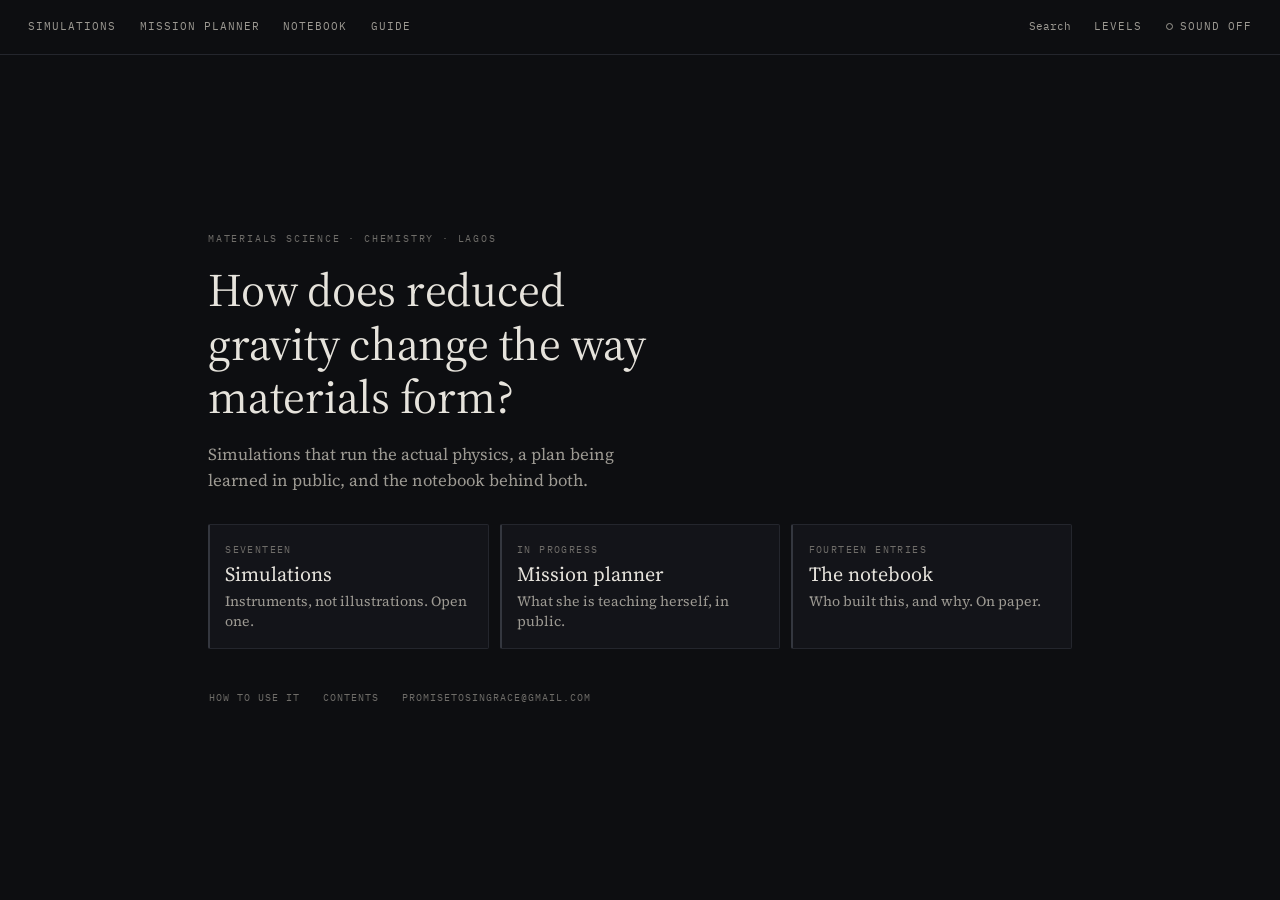
==== commit 979f4d58: "Step 8: the door between the laboratory and the room with the desk The site is two worlds on purpose" ====
--- a/index.html
+++ b/index.html
@@ -69,6 +69,7 @@
 <script src="audio.js" defer></script>
 <script src="sound.js" defer></script>
 <script src="nav.js" defer></script>
+<script src="crossing.js" defer></script>
 <script src="arrive.js" defer></script>
 <script src="search.js" defer></script>
 </body>
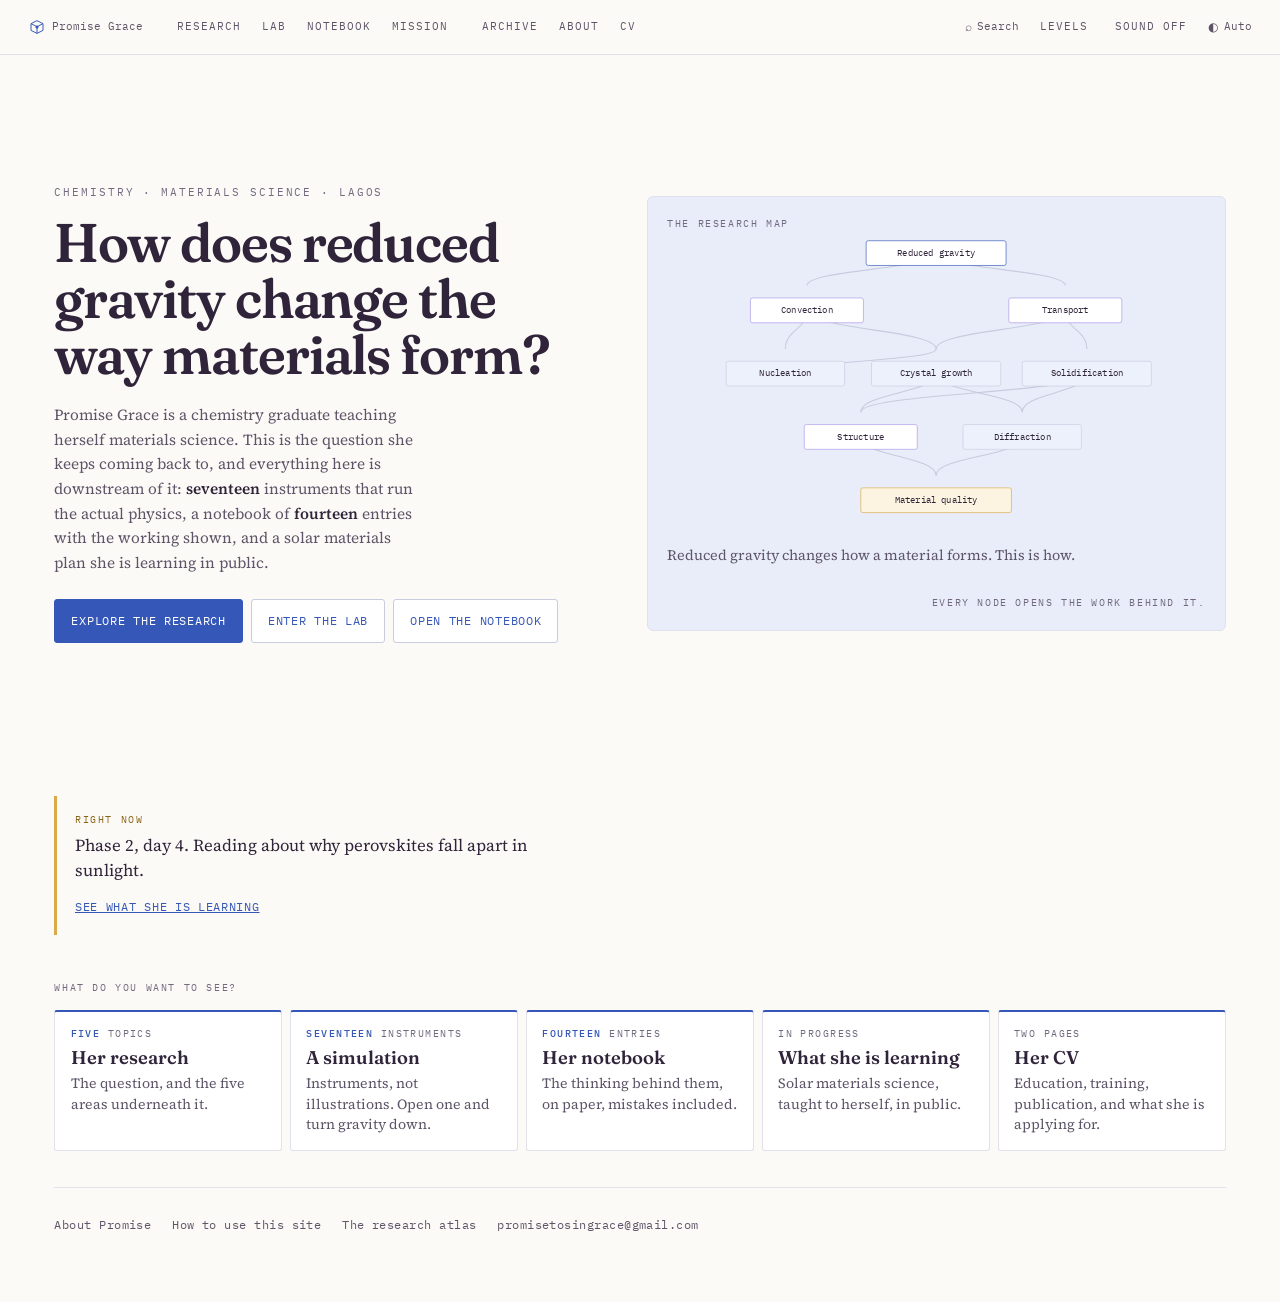
==== commit 0a07b1ac: "One design system, one navigation, and six instruments that can now be read THE BUG THIS FIXES FIRST" ====
--- a/index.html
+++ b/index.html
@@ -3,73 +3,151 @@
 <head>
 <meta charset="utf-8">
 <meta name="viewport" content="width=device-width, initial-scale=1">
-<title>Promise Oluwatosin Grace · Materials Science</title>
-<meta name="description" content="How does reduced gravity change the way materials form? Seventeen simulations that run real physics, a plan being learned in public, and the notebook of the person who built them.">
+<title>Promise Oluwatosin Grace · Chemistry and materials science</title>
+<meta name="description" content="How does reduced gravity change the way materials form? Seventeen interactive instruments that run real physics, a research notebook, and a solar materials plan being learned in public.">
 
 <meta property="og:type" content="website">
-<meta property="og:title" content="Promise Oluwatosin Grace · Materials Science">
-<meta property="og:description" content="How does reduced gravity change the way materials form? Seventeen simulations, a plan being learned in public, and the notebook behind them.">
+<meta property="og:title" content="Promise Oluwatosin Grace · Chemistry and materials science">
+<meta property="og:description" content="How does reduced gravity change the way materials form? Seventeen instruments, a notebook, and a plan being learned in public.">
 <meta property="og:image" content="assets/scans/og-card.jpg">
 <meta property="og:image:width" content="1200">
 <meta property="og:image:height" content="630">
 <meta name="twitter:card" content="summary_large_image">
 
+<link rel="icon" href="favicon.svg" type="image/svg+xml">
 <link rel="preconnect" href="https://fonts.googleapis.com">
 <link rel="preconnect" href="https://fonts.gstatic.com" crossorigin>
-<link rel="stylesheet" href="https://fonts.googleapis.com/css2?family=Source+Serif+4:opsz,wght@8..60,400&family=IBM+Plex+Mono:wght@400;500&display=swap">
-<link rel="stylesheet" href="instrument.css">
+<link rel="stylesheet" href="https://fonts.googleapis.com/css2?family=Fraunces:opsz,wght@9..144,500;9..144,600&family=Source+Serif+4:opsz,wght@8..60,400;8..60,600&family=Caveat:wght@500&family=IBM+Plex+Mono:wght@400;500&display=swap">
+<link rel="stylesheet" href="tokens.css">
 <link rel="stylesheet" href="nav.css">
 <link rel="stylesheet" href="arrive.css">
+<script src="theme.js"></script>
 </head>
-<body class="inst inst-arrival">
+<body class="arrival-body">
 
-<a class="skip" href="#ways">Skip to the three ways in</a>
+<a class="skip" href="#ways">Skip to where you can go</a>
 
-<main class="arrival" id="ways">
+<main class="arrival" id="top">
 
-  <p class="mono arrival-eyebrow">MATERIALS SCIENCE · CHEMISTRY · LAGOS</p>
+  <!-- ─────────────────────────────────────────────────────────────────
+       THE ARRIVAL
 
-  <h1 class="arrival-q">How does reduced gravity change the way materials form?</h1>
+       Still one screen, which was the right decision and is kept. What is
+       added is the map: the question is no longer a sentence on its own,
+       it has the ideas it leads to arranged around it, and each of them is
+       a way in.
+       ───────────────────────────────────────────────────────────────── -->
+  <section class="arrival-top" aria-labelledby="q">
 
-  <p class="arrival-say">Simulations that run the actual physics, a plan being learned in public,
-  and the notebook behind both.</p>
+    <div class="arrival-said">
+      <p class="mono arrival-eyebrow">CHEMISTRY · MATERIALS SCIENCE · LAGOS</p>
 
-  <ul class="arrival-ways">
-    <li>
-      <a href="simulations.html">
-        <span class="mono arrival-count" data-count-sims>SEVENTEEN</span>
-        <span class="arrival-name">Simulations</span>
-        <span class="arrival-line">Instruments, not illustrations. Open one.</span>
-      </a>
-    </li>
-    <li>
-      <a href="mission-planner-website/index.html">
-        <span class="mono arrival-count">IN PROGRESS</span>
-        <span class="arrival-name">Mission planner</span>
-        <span class="arrival-line">What she is teaching herself, in public.</span>
-      </a>
-    </li>
-    <li>
-      <a href="notebook.html">
-        <span class="mono arrival-count" data-count-entries>FOURTEEN ENTRIES</span>
-        <span class="arrival-name">The notebook</span>
-        <span class="arrival-line">Who built this, and why. On paper.</span>
-      </a>
-    </li>
-  </ul>
+      <h1 class="arrival-q" id="q">How does reduced gravity change the way materials form?</h1>
+
+      <p class="arrival-lede">Promise Grace is a chemistry graduate teaching herself materials
+      science. This is the question she keeps coming back to, and everything here is downstream of
+      it: <b data-count="sims">seventeen</b> instruments that run the actual physics, a notebook of
+      <b data-count="entries">fourteen</b> entries with the working shown, and a solar materials
+      plan she is learning in public.</p>
+
+      <p class="arrival-do">
+        <a class="btn btn-go" href="research.html">Explore the research</a>
+        <a class="btn" href="simulations.html">Enter the lab</a>
+        <a class="btn" href="notebook.html">Open the notebook</a>
+      </p>
+    </div>
+
+    <!-- The map. The nodes and the paths between them are drawn from the
+         relationships declared in map.js rather than posed, so it cannot
+         come to disagree with the pages it points at. -->
+    <div class="arrival-map">
+      <p class="mono arrival-map-h">The research map</p>
+      <div data-research-orbit></div>
+      <p class="mono arrival-map-note">Every node opens the work behind it.</p>
+    </div>
+
+  </section>
+
+
+  <!-- ─────────────────────────────────────────────────────────────────
+       RIGHT NOW
+
+       The dated status already existed on Mission Control. It is read from
+       that page rather than copied, so there is still exactly one place it
+       is written down and it cannot go stale here while staying current
+       there.
+       ───────────────────────────────────────────────────────────────── -->
+  <section class="arrival-now" aria-labelledby="nowh">
+    <p class="mono arrival-now-h" id="nowh">Right now</p>
+    <p class="arrival-now-line" data-now>Teaching herself solar materials science, and reading
+    about why perovskites fall apart in sunlight.</p>
+    <p class="arrival-now-go"><a href="mission-planner-website/index.html">See what she is
+    learning</a></p>
+  </section>
+
+
+  <!-- ─────────────────────────────────────────────────────────────────
+       WHAT DO YOU WANT TO SEE
+
+       Five routes rather than five buttons. Each says what is at the end of
+       it, because "Explore" is not a destination.
+       ───────────────────────────────────────────────────────────────── -->
+  <section class="arrival-routes" id="ways" aria-labelledby="routesh">
+    <p class="mono arrival-routes-h" id="routesh">What do you want to see?</p>
+    <ul class="arrival-ways">
+      <li>
+        <a href="research.html">
+          <span class="mono arrival-count"><b data-count="topics">five</b> topics</span>
+          <span class="arrival-name">Her research</span>
+          <span class="arrival-line">The question, and the five areas underneath it.</span>
+        </a>
+      </li>
+      <li>
+        <a href="simulations.html">
+          <span class="mono arrival-count"><b data-count="sims">seventeen</b> instruments</span>
+          <span class="arrival-name">A simulation</span>
+          <span class="arrival-line">Instruments, not illustrations. Open one and turn gravity down.</span>
+        </a>
+      </li>
+      <li>
+        <a href="notebook.html">
+          <span class="mono arrival-count"><b data-count="entries">fourteen</b> entries</span>
+          <span class="arrival-name">Her notebook</span>
+          <span class="arrival-line">The thinking behind them, on paper, mistakes included.</span>
+        </a>
+      </li>
+      <li>
+        <a href="mission-planner-website/index.html">
+          <span class="mono arrival-count">in progress</span>
+          <span class="arrival-name">What she is learning</span>
+          <span class="arrival-line">Solar materials science, taught to herself, in public.</span>
+        </a>
+      </li>
+      <li>
+        <a href="cv.html">
+          <span class="mono arrival-count">two pages</span>
+          <span class="arrival-name">Her CV</span>
+          <span class="arrival-line">Education, training, publication, and what she is applying for.</span>
+        </a>
+      </li>
+    </ul>
+  </section>
 
   <p class="mono arrival-foot">
-    <a href="guide.html">How to use it</a>
-    <a href="contents.html">Contents</a>
+    <a href="about.html">About Promise</a>
+    <a href="guide.html">How to use this site</a>
+    <a href="contents.html">The research atlas</a>
     <a href="mailto:promisetosingrace@gmail.com">promisetosingrace@gmail.com</a>
   </p>
 
 </main>
 
+<script src="map.js" defer></script>
 <script src="audio.js" defer></script>
 <script src="sound.js" defer></script>
 <script src="nav.js" defer></script>
 <script src="crossing.js" defer></script>
+<script src="orbit.js" defer></script>
 <script src="arrive.js" defer></script>
 <script src="search.js" defer></script>
 </body>
--- a/tokens.css
+++ b/tokens.css
@@ -0,0 +1,303 @@
+/* =========================================================================
+   tokens.css · the one place a colour is decided
+
+   WHY THIS FILE EXISTS
+
+   The site grew as three separate worlds. The notebook was paper and sage,
+   the simulations were a dark bench with an amber accent, and the mission
+   planner had its own copy of the notebook's palette with nine extra values
+   bolted on. Three worlds meant three answers to "what colour is a link",
+   and a reader crossing between them was crossing between products.
+
+   Everything below is loaded first, by every page, and every other
+   stylesheet consumes it. A component that wants a colour asks for a token.
+   No component invents one.
+
+   THE HIERARCHY, AND IT IS NOT A FLAT PALETTE
+
+     soft white          the page, and most of what you see
+        ↓
+     royal blue          navigation, links, active states, research nodes
+        ↓
+     soft blue           research surfaces and secondary panels
+        ↓
+     orchid / lavender   the notebook, and interactive science
+        ↓
+     gold / butter       discoveries, results, learning
+
+   Royal blue and soft white have to stay recognisable as the brand, so
+   everything below them appears in smaller quantities by construction: the
+   accents are given as fills and rules, and their -ink variants exist only
+   so that text on them can clear AA.
+
+   CONTRAST, MEASURED ON #FCFAF7
+
+     ink          #30243A   14.15:1
+     ink-soft     #5E5468    6.85:1
+     ink-far      #726980    5.04:1
+     brand        #3557B7    6.30:1
+     orchid-ink   #9E4A8C    5.32:1
+     lavender-ink #6A55B5    5.65:1
+     gold-ink     #8A6414    5.22:1
+     correction   #8C2F45    7.51:1
+     aside        #8A5A2B    5.48:1
+
+   The bare orchid, lavender, gold and butter are fills and never carry text.
+
+   SEMANTICS THAT SURVIVED THE MERGE
+
+   Two of the old pen colours are kept because they mean something rather
+   than because they were there. --correction only ever marks a thing
+   students get wrong; --aside only ever marks a margin afterthought. Search
+   either token and you will still find only those uses. Everything that was
+   --sage is now --brand, because sage never meant anything: it was simply
+   the colour interface elements happened to be.
+
+   DARK
+
+   The same world at night, not an inversion and not a second product. The
+   backgrounds go to deep plum rather than to black, the blue lifts to
+   #6B8DE8 so it still reads as the same blue, and the accents lighten by
+   the same amount so their relationships to each other are unchanged.
+   ========================================================================= */
+
+:root {
+  color-scheme: light;
+
+  /* ---- surfaces ------------------------------------------------------ */
+  --paper:       #FCFAF7;   /* the page */
+  --paper-deep:  #F4EFE8;   /* something recessed into it */
+  --surface:     #FFFFFF;   /* something raised off it */
+  --soft-blue:   #E8EDF9;   /* a research surface */
+  --soft-blue-2: #DCE4F5;   /* the same, one step in */
+  --rule:        #C9CBDE;   /* a hairline, and the notebook's ruling */
+  --rule-soft:   #E2E0EA;
+
+  /* ---- text ---------------------------------------------------------- */
+  --ink:         #30243A;   /* the argument */
+  --ink-soft:    #5E5468;   /* captions, dates, secondary prose */
+  --ink-far:     #726980;   /* labels, units, things beside a number */
+
+  /* ---- brand --------------------------------------------------------- */
+  --brand:       #3557B7;
+  --brand-deep:  #2A458F;   /* hover, and a heavier state */
+  --brand-lift:  #5273CE;   /* on a dark surface */
+  --brand-wash:  #EDF1FB;   /* the faintest possible blue fill */
+
+  /* ---- accents, in the order they are allowed to appear -------------- */
+  --orchid:      #D98BCB;   /* the notebook, and the personal */
+  --orchid-ink:  #9E4A8C;
+  --orchid-wash: #F8EDF6;
+
+  --lavender:    #A995E8;   /* interactive science */
+  --lavender-ink:#6A55B5;
+  --lavender-wash:#F1EDFB;
+
+  --gold:        #D9A94A;   /* a result, a discovery */
+  --gold-ink:    #8A6414;
+  --butter:      #F3D98B;   /* learning, and the highlighter */
+  --butter-wash: #FCF4E0;
+
+  /* ---- the two that kept their jobs ---------------------------------- */
+  --correction:  #8C2F45;   /* corrections only */
+  --aside:       #8A5A2B;   /* margin notes only */
+
+  /* ---- state --------------------------------------------------------- */
+  --focus:       var(--brand);
+  --selection:   var(--butter);
+  --shadow:      48, 36, 58;   /* deep plum, so shadows are not grey */
+
+  /* ---- the six handed to the drawing code ----------------------------
+     Every simulation draws through these rather than through a constant in
+     its own file, which is what lets one piece of drawing code render on
+     paper and on a dark surface without a second copy of itself. Given as
+     bare channels because the canvas builds rgba() out of them. */
+  --lab-paper: 252, 250, 247;
+  --lab-ink:    53,  87, 183;   /* the trace, which is the brand */
+  --lab-sage:   42,  69, 143;   /* the second trace */
+  --lab-corr:  140,  47,  69;   /* the one that means something went wrong */
+  --lab-rule:  201, 203, 222;
+  --lab-soft:  114, 105, 128;
+
+  /* The same two surfaces again as bare channels, because a canvas cannot
+     read a hex out of a custom property and build an rgba() from it. */
+  --paper-rgb:   252, 250, 247;
+  --surface-rgb: 255, 255, 255;
+
+  /* ---- type ---------------------------------------------------------- */
+  --f-display: "Fraunces", Georgia, serif;
+  --f-body:    "Source Serif 4", Georgia, serif;
+  --f-hand:    "Caveat", cursive;
+  --f-mono:    "IBM Plex Mono", ui-monospace, SFMono-Regular, Menlo, monospace;
+
+  /* ---- rhythm --------------------------------------------------------
+     One ruled line. Everything vertical on the notebook is a multiple of
+     it, and it draws the ruling as well, so text sits on the lines by
+     construction rather than by eye. */
+  --baseline: calc(1.0625rem * 1.7);
+  --measure:  66ch;
+  --gap:      calc(var(--baseline) * 2);
+
+  --radius:      3px;
+  --radius-lg:   6px;
+  --ease: cubic-bezier(0.22, 0.61, 0.36, 1);
+}
+
+/* =========================================================================
+   DARK
+
+   Applied by an explicit choice, and by the system preference when no
+   choice has been made. Both routes set the same variables, so nothing
+   downstream has to know which one is in force.
+   ========================================================================= */
+:root[data-theme="dark"] {
+  color-scheme: dark;
+
+  --paper:       #171A24;
+  --paper-deep:  #12141C;
+  --surface:     #222637;
+  --soft-blue:   #1E2536;
+  --soft-blue-2: #262F45;
+  --rule:        #333A4D;
+  --rule-soft:   #262B39;
+
+  --ink:         #F6F3EE;
+  --ink-soft:    #C0BAC6;
+  --ink-far:     #948DA0;
+
+  --brand:       #6B8DE8;
+  --brand-deep:  #8AA5EE;
+  --brand-lift:  #A8BDF3;
+  --brand-wash:  #1D2740;
+
+  --orchid:      #D99BD0;
+  --orchid-ink:  #E4B4DC;
+  --orchid-wash: #2A1F29;
+
+  --lavender:    #B4A5F0;
+  --lavender-ink:#C7BCF5;
+  --lavender-wash:#231F35;
+
+  --gold:        #E0B85C;
+  --gold-ink:    #E8C97F;
+  --butter:      #E8CF86;
+  --butter-wash: #2A2418;
+
+  --correction:  #E39AA9;
+  --aside:       #D9AE7C;
+
+  --selection:   #3D4A6B;
+  --shadow:      0, 0, 0;
+
+  --lab-paper:  23,  26,  36;
+  --lab-ink:   107, 141, 232;
+  --lab-sage:  138, 165, 238;
+  --lab-corr:  227, 154, 169;
+  --lab-rule:   51,  58,  77;
+  --lab-soft:  148, 141, 160;
+
+  --paper-rgb:   23,  26,  36;
+  --surface-rgb: 34,  38,  55;
+}
+
+@media (prefers-color-scheme: dark) {
+  :root:not([data-theme="light"]) {
+    color-scheme: dark;
+
+    --paper:       #171A24;
+    --paper-deep:  #12141C;
+    --surface:     #222637;
+    --soft-blue:   #1E2536;
+    --soft-blue-2: #262F45;
+    --rule:        #333A4D;
+    --rule-soft:   #262B39;
+
+    --ink:         #F6F3EE;
+    --ink-soft:    #C0BAC6;
+    --ink-far:     #948DA0;
+
+    --brand:       #6B8DE8;
+    --brand-deep:  #8AA5EE;
+    --brand-lift:  #A8BDF3;
+    --brand-wash:  #1D2740;
+
+    --orchid:      #D99BD0;
+    --orchid-ink:  #E4B4DC;
+    --orchid-wash: #2A1F29;
+
+    --lavender:    #B4A5F0;
+    --lavender-ink:#C7BCF5;
+    --lavender-wash:#231F35;
+
+    --gold:        #E0B85C;
+    --gold-ink:    #E8C97F;
+    --butter:      #E8CF86;
+    --butter-wash: #2A2418;
+
+    --correction:  #E39AA9;
+    --aside:       #D9AE7C;
+
+    --selection:   #3D4A6B;
+    --shadow:      0, 0, 0;
+
+    --lab-paper:  23,  26,  36;
+    --lab-ink:   107, 141, 232;
+    --lab-sage:  138, 165, 238;
+    --lab-corr:  227, 154, 169;
+    --lab-rule:   51,  58,  77;
+    --lab-soft:  148, 141, 160;
+
+    --paper-rgb:   23,  26,  36;
+    --surface-rgb: 34,  38,  55;
+  }
+}
+
+/* =========================================================================
+   THE FLOOR EVERY PAGE STANDS ON
+
+   Small enough to be worth having in one place: the box model, the focus
+   ring, the selection colour, the skip link, and the fact that an image
+   never overflows its column. Everything past this belongs to a page.
+   ========================================================================= */
+
+*, *::before, *::after { box-sizing: border-box; }
+
+html { -webkit-text-size-adjust: 100%; }
+
+img { max-width: 100%; height: auto; }
+
+::selection { background: var(--selection); color: var(--ink); }
+
+:focus-visible {
+  outline: 2px solid var(--focus);
+  outline-offset: 3px;
+  border-radius: 2px;
+}
+:focus:not(:focus-visible) { outline: none; }
+
+.skip {
+  position: absolute; left: -9999px; top: 0;
+  z-index: 100;
+  background: var(--brand); color: #fff;
+  padding: 0.6em 1em;
+  font-family: var(--f-mono); font-size: 0.8125rem;
+  text-decoration: none;
+}
+.skip:focus { left: 0.5rem; top: 0.5rem; }
+
+/* A theme change should not animate, because a page fading from one palette
+   to the other reads as a fault rather than as a choice. */
+:root[data-theme-changing] *,
+:root[data-theme-changing] *::before,
+:root[data-theme-changing] *::after {
+  transition: none !important;
+}
+
+@media (prefers-reduced-motion: reduce) {
+  *, *::before, *::after {
+    animation-duration: 0.001ms !important;
+    animation-iteration-count: 1 !important;
+    transition-duration: 0.001ms !important;
+    scroll-behavior: auto !important;
+  }
+}
--- a/nav.css
+++ b/nav.css
@@ -1,22 +1,26 @@
 /* =========================================================================
    nav.css · the bar that is on every page
 
-   THE ONE RULE THIS EXISTS TO SATISFY
-
-   Simulations and Mission planner are visible without scrolling, at every
-   width, on every page, and neither of them is ever behind a menu icon.
-   That rules out the usual answer, which is to collapse the whole thing into
-   a hamburger below 600 px and call it responsive. So at narrow widths the
-   bar wraps onto a second line instead of hiding anything. Two short rows
-   beat one row with the two most important destinations inside a button.
-
-   TWO SKINS, ONE BAR
-
-   The simulations are a dark instrument and the notebook is paper, and the
-   contrast between them is the point. So the bar takes its colours from
-   whichever it is sitting on rather than imposing one on both. `body.inst`
-   gets the instrument skin, anything else gets the paper one. No page has
-   to know the bar exists beyond loading it.
+   WHAT CHANGED
+
+   It used to carry four destinations and two skins, one for the paper pages
+   and one for the dark bench, because the site was two products. It is one
+   product now, so there is one skin, taken from tokens.css.
+
+   THE RULE IT EXISTS TO SATISFY, WHICH HAS NOT CHANGED
+
+   The destinations are reachable without scrolling, at every width, on
+   every page. What has changed is that there are now seven of them rather
+   than four, and seven will not fit across a phone. So the bar is built in
+   two parts: the four that carry the argument stay visible at every width,
+   and the three that are reference material fold into a disclosure that is
+   open by default from 900 up. Nothing is ever more than one press away and
+   nothing important is ever behind an icon.
+
+   THE HOME CONTROL
+
+   The name is a link to the homepage and is the first thing in the bar,
+   because until now the site had no way of saying where its front door was.
    ========================================================================= */
 
 :root {
@@ -30,134 +34,332 @@
   display: flex;
   flex-wrap: wrap;
   align-items: center;
-  justify-content: space-between;
-  gap: 0.2rem 1rem;
-  padding: 0.3rem clamp(0.7rem, 3vw, 1.1rem);
-  font-family: "IBM Plex Mono", ui-monospace, SFMono-Regular, Menlo, monospace;
+  gap: 0.15rem 0.9rem;
+  padding: 0.3rem clamp(0.7rem, 3vw, 1.15rem);
+  background: color-mix(in srgb, var(--paper) 93%, transparent);
+  backdrop-filter: blur(9px);
+  border-bottom: 1px solid var(--rule-soft);
+  font-family: var(--f-mono);
   font-size: 11px;
   letter-spacing: 0.09em;
   text-transform: uppercase;
+  color: var(--ink-far);
+}
+
+/* Where the name sits, then the destinations, then the tools pushed right. */
+.site-nav-home {
+  display: inline-flex;
+  align-items: center;
+  gap: 0.45rem;
+  min-height: 44px;
+  padding: 0.35rem 0.5rem 0.35rem 0;
+  text-decoration: none;
+  color: var(--ink);
+  font-family: var(--f-display);
+  font-weight: 600;
+  font-size: 0.9rem;
+  letter-spacing: 0;
+  text-transform: none;
+  white-space: nowrap;
+}
+.site-nav-home:hover { color: var(--brand); }
+
+/* The mark: a unit cell, four corners and a body-centred atom, which is the
+   first thing the materials science specialisation teaches and the only
+   piece of decoration on the site that is also a fact. */
+.site-nav-mark {
+  flex: none;
+  width: 18px; height: 18px;
+  color: var(--brand);
 }
 
 .site-nav-where,
+.site-nav-more,
 .site-nav-tools {
   display: flex;
   flex-wrap: wrap;
   align-items: center;
-  gap: 0.1rem 0.15rem;
-}
+  gap: 0.1rem 0.1rem;
+}
+
+/* Home, destinations, second rank, then the tools pushed to the far end.
+   The second rank is last in the DOM because on a phone it becomes a row of
+   its own underneath everything, and a row of its own has to be last in the
+   source for the tab order to be the reading order. */
+.site-nav-home  { order: 0; }
+.site-nav-where { order: 1; }
+.site-nav-more  { order: 2; }
+.site-nav-tools { order: 3; margin-left: auto; }
 
 .site-nav a,
 .site-nav button {
   display: inline-flex;
   align-items: center;
+  gap: 0.35rem;
   min-height: 44px;
-  padding: 0.4rem 0.6rem;
+  padding: 0.4rem 0.55rem;
   border: 1px solid transparent;
-  border-radius: 2px;
+  border-radius: var(--radius);
   background: none;
+  color: var(--ink-soft);
   font: inherit;
   text-decoration: none;
   cursor: pointer;
   white-space: nowrap;
 }
 
+.site-nav a:hover,
+.site-nav button:hover {
+  color: var(--brand);
+  border-color: var(--rule);
+  background: var(--brand-wash);
+}
+
 /* Where you already are is stated rather than linked. */
-.site-nav [aria-current="page"] { cursor: default; }
-
-
-/* ----------------------------------------------------------------------
-   THE INSTRUMENT SKIN
-   ---------------------------------------------------------------------- */
-body.inst .site-nav {
-  background: #0d0e11;
-  border-bottom: 1px solid #24262d;
-  color: #6f6d69;
-}
-body.inst .site-nav a,
-body.inst .site-nav button { color: #9d9a93; }
-body.inst .site-nav a:hover,
-body.inst .site-nav button:hover { color: #e6e3dc; border-color: #34373f; }
-body.inst .site-nav [aria-current="page"] { color: #c78f4a; border-color: #7a5a30; }
-
-
-/* ----------------------------------------------------------------------
-   THE PAPER SKIN
-
-   Deliberately quiet. The notebook is the thing on this page and the bar is
-   not going to compete with it.
-   ---------------------------------------------------------------------- */
-body:not(.inst) .site-nav {
-  background: #faf6ef;
-  border-bottom: 1px solid #c5c7dc;
-  color: #615a6e;
-}
-body:not(.inst) .site-nav a,
-body:not(.inst) .site-nav button { color: #332e5c; }
-body:not(.inst) .site-nav a:hover,
-body:not(.inst) .site-nav button:hover { border-color: #33543b; }
-body:not(.inst) .site-nav [aria-current="page"] { color: #33543b; border-color: #c5c7dc; }
-
-
-/* ----------------------------------------------------------------------
-   THE CONTROLS THAT MOVED IN
-
-   sound.js and audio.js each pin a control to a corner, which was right
-   when there was no bar. There is a bar now, so they live in it, and the
-   pinning is undone here rather than in either of those files, because
-   neither of them should have to know what page it is on.
-   ---------------------------------------------------------------------- */
+.site-nav [aria-current="page"] {
+  cursor: default;
+  color: var(--brand);
+  border-color: var(--brand);
+  background: var(--brand-wash);
+}
+.site-nav [aria-current="page"]:hover { background: var(--brand-wash); }
+
+/* ----------------------------------------------------------------------
+   THE SECOND RANK
+
+   Archive, About and CV are reference rather than argument. On a wide
+   screen they simply sit in the bar. Below 900 they go behind one control,
+   because seven destinations plus three tools across a 375 pixel screen is
+   four rows of bar and no page.
+   ---------------------------------------------------------------------- */
+/* Specificity has to beat ".site-nav button" above, which is why the parent
+   is named rather than the button alone. */
+.site-nav .site-nav-more-btn { display: none; }
+
+@media (max-width: 899px) {
+  .site-nav .site-nav-more-btn { display: inline-flex; }
+  .site-nav-more {
+    display: none;
+    order: 4;
+    flex-basis: 100%;
+    padding: 0.15rem 0 0.35rem;
+    border-top: 1px solid var(--rule-soft);
+  }
+  .site-nav[data-more="open"] .site-nav-more { display: flex; }
+  .site-nav-more-btn[aria-expanded="true"] {
+    color: var(--brand);
+    border-color: var(--rule);
+  }
+}
+
+/* ----------------------------------------------------------------------
+   THE TOOLS
+
+   Search, theme and sound. Each is a mark and a word; below 560 the words
+   go and the marks stay, because four words plus seven destinations is a
+   bar taller than the thing it sits above.
+
+   sound.js and audio.js each pin a control to a corner of the viewport,
+   which was right when there was no bar. There is a bar now, so they live
+   in it, and the pinning is undone here rather than in either of those
+   files, because neither of them should have to know what page it is on.
+   ---------------------------------------------------------------------- */
+.nav-tool-mark {
+  font-size: 12px;
+  line-height: 1;
+}
+
 .site-nav .sound-toggle,
 .site-nav .aud-levels {
   position: static;
   left: auto; right: auto; bottom: auto;
   background: none;
+  color: var(--ink-soft);
   border: 1px solid transparent;
+  border-radius: var(--radius);
   box-shadow: none;
   font: inherit;
   letter-spacing: inherit;
   text-transform: uppercase;
   min-width: 0;
-  padding: 0.4rem 0.6rem;
-}
-body.inst .site-nav .sound-toggle,
-body.inst .site-nav .aud-levels { color: #9d9a93; }
-body.inst .site-nav .sound-toggle[aria-pressed="true"] { color: #c78f4a; border-color: #7a5a30; }
-body:not(.inst) .site-nav .sound-toggle,
-body:not(.inst) .site-nav .aud-levels { color: #332e5c; }
-body:not(.inst) .site-nav .sound-toggle[aria-pressed="true"] { color: #33543b; border-color: #c5c7dc; }
-
+  padding: 0.4rem 0.55rem;
+}
+.site-nav .sound-toggle:hover,
+.site-nav .aud-levels:hover {
+  color: var(--brand);
+  border-color: var(--rule);
+  background: var(--brand-wash);
+}
+.site-nav .sound-toggle[aria-pressed="true"],
+.site-nav .aud-levels[aria-expanded="true"] {
+  color: var(--brand);
+  border-color: var(--brand);
+}
 .site-nav .sound-mark { flex: 0 0 auto; }
 
+/* sound.js also builds a short invitation explaining what the sound is.
+   That is worth having once, on the notebook, where the sound is part of
+   what the page is doing. On the other ten pages it is a paragraph about a
+   feature nobody asked about, so it is opt in rather than opt out. */
+.sound-invite { display: none; }
+body[data-sound-invite] .sound-invite { display: block; }
+
+@media (max-width: 700px) {
+  .site-nav-tools .nav-tool-word { display: none; }
+  /* the sound control says its state in words, and that word is the state,
+     so it is the one label that cannot be dropped */
+  .site-nav .sound-toggle [data-sound-label] { display: none; }
+  .site-nav .aud-levels { font-size: 0; }
+  .site-nav .aud-levels::before { content: "≡"; font-size: 13px; }
+}
 
 /* ----------------------------------------------------------------------
    WHAT THE BAR DISPLACES
 
-   The notebook has a bar of its own that appears once you are past the
-   cover. It is pinned to the top, so it is moved down by the height of this
-   one rather than fighting it. styles.css is not touched.
+   The notebook and the planner each have a bar of their own that appears
+   once you are past the cover. Both are pinned to the top, so both are
+   moved down by the height of this one rather than fighting it. Neither
+   stylesheet is touched.
    ---------------------------------------------------------------------- */
 body.has-sitenav .topbar { top: var(--nav-h); }
 
-@media (max-width: 620px) {
-  body.has-sitenav .topbar { top: calc(var(--nav-h) * 2); }
+@media (max-width: 899px) {
+  body.has-sitenav .topbar { top: calc(var(--nav-h) * 1.9); }
 }
 
 /* At a phone width the four destinations only stay on one line if the type
    comes down with the screen. That is the trade: slightly smaller labels,
-   and Simulations and Mission planner still both visible, which is the rule
-   this file exists to keep. The 44 px target is untouched. */
+   and Research, Lab, Notebook and Mission all still visible, which is the
+   rule this file exists to keep. The 44 px target is untouched. */
 @media (max-width: 520px) {
-  .site-nav { font-size: 10px; letter-spacing: 0.06em; padding-left: 0.5rem; padding-right: 0.5rem; }
-  .site-nav a, .site-nav button { padding: 0.35rem 0.4rem; }
+  .site-nav {
+    font-size: 10px;
+    letter-spacing: 0.05em;
+    padding-left: 0.5rem;
+    padding-right: 0.5rem;
+    gap: 0.1rem 0.4rem;
+  }
+  .site-nav-home { font-size: 0.8rem; }
+  .site-nav-home span { display: none; }
+  .site-nav a, .site-nav button { padding: 0.35rem 0.38rem; }
   .site-nav-where, .site-nav-tools { gap: 0 0.05rem; }
-}
-
-/* Printing a page does not want a navigation bar on it. */
-@media print {
-  .site-nav { display: none !important; }
 }
 
 @media (prefers-reduced-motion: reduce) {
   .site-nav * { transition: none !important; }
 }
+
+/* ----------------------------------------------------------------------
+   BREADCRUMBS
+
+   Only on pages deeper than the top level, and never a duplicate of the
+   bar above them. They say which branch you came down, not which page you
+   are on, because the page says that itself.
+   ---------------------------------------------------------------------- */
+.crumbs {
+  display: flex;
+  flex-wrap: wrap;
+  align-items: center;
+  gap: 0.1rem 0.45rem;
+  margin: 0;
+  padding: 0.55rem clamp(0.9rem, 4vw, 2rem) 0;
+  list-style: none;
+  font-family: var(--f-mono);
+  font-size: 11px;
+  letter-spacing: 0.07em;
+  color: var(--ink-far);
+}
+.crumbs li { display: inline-flex; align-items: center; gap: 0.45rem; }
+.crumbs li + li::before {
+  content: "›";
+  color: var(--rule);
+}
+.crumbs a { color: var(--ink-soft); text-decoration: none; }
+.crumbs a:hover { color: var(--brand); text-decoration: underline; }
+.crumbs [aria-current="page"] { color: var(--ink); }
+
+/* ----------------------------------------------------------------------
+   KEEP EXPLORING
+
+   The block that goes at the foot of every major page. Not a related-posts
+   widget: each card names what kind of thing it is, so a reader can tell a
+   simulation from a notebook entry before they press it.
+   ---------------------------------------------------------------------- */
+.onward {
+  margin: calc(var(--baseline) * 2.5) 0 0;
+  padding: clamp(1.4rem, 4vw, 2.4rem) clamp(0.9rem, 4vw, 2rem);
+  border-top: 1px solid var(--rule);
+  background: var(--brand-wash);
+}
+.onward-in { max-width: 78rem; margin: 0 auto; }
+
+.onward h2 {
+  margin: 0 0 1rem;
+  font-family: var(--f-mono);
+  font-size: 11px;
+  font-weight: 400;
+  letter-spacing: 0.16em;
+  text-transform: uppercase;
+  color: var(--ink-far);
+}
+
+.onward-list {
+  display: grid;
+  gap: 0.6rem;
+  margin: 0;
+  padding: 0;
+  list-style: none;
+  grid-template-columns: repeat(auto-fit, minmax(min(100%, 15rem), 1fr));
+}
+
+.onward-list a {
+  display: block;
+  height: 100%;
+  padding: 0.8rem 0.95rem;
+  background: var(--surface);
+  border: 1px solid var(--rule-soft);
+  border-left: 3px solid var(--brand);
+  border-radius: var(--radius);
+  text-decoration: none;
+  color: inherit;
+}
+.onward-list a:hover {
+  border-color: var(--brand);
+  border-left-color: var(--brand);
+}
+
+.onward-kind {
+  display: block;
+  font-family: var(--f-mono);
+  font-size: 9.5px;
+  letter-spacing: 0.14em;
+  text-transform: uppercase;
+  color: var(--ink-far);
+}
+.onward-name {
+  display: block;
+  margin: 0.3rem 0 0;
+  font-family: var(--f-body);
+  font-size: 1rem;
+  line-height: 1.3;
+  color: var(--ink);
+}
+.onward-say {
+  display: block;
+  margin: 0.25rem 0 0;
+  font-size: 0.85rem;
+  line-height: 1.45;
+  color: var(--ink-soft);
+}
+
+/* The kinds, coloured by the hierarchy rather than at random. */
+.onward-list a[data-kind="lab"]       { border-left-color: var(--lavender-ink); }
+.onward-list a[data-kind="notebook"]  { border-left-color: var(--orchid-ink); }
+.onward-list a[data-kind="mission"]   { border-left-color: var(--gold-ink); }
+.onward-list a[data-kind="research"]  { border-left-color: var(--brand); }
+.onward-list a[data-kind="archive"]   { border-left-color: var(--ink-far); }
+
+/* Printed, none of this is navigable, so none of it prints. */
+@media print {
+  .site-nav, .crumbs, .onward { display: none !important; }
+}
--- a/arrive.css
+++ b/arrive.css
@@ -1,172 +1,434 @@
 /* =========================================================================
-   arrive.css · the landing, which is one screen and then gets out of the way
-
-   WHAT IT IS NOT
-
-   Not the notebook cover, which is a beautiful thing that belongs on the
-   notebook. Not a hero image. No scroll prompt, because a scroll prompt is
-   a page admitting that the important part is somewhere you cannot see.
-
-   THE CONSTRAINT THAT SHAPED IT
-
-   The whole thing fits one viewport at 375 and at 1280, so the three ways
-   in are never below anything. That is why the type scales with the
-   viewport rather than sitting at a fixed size: at 1280 the question is
-   large because there is room for it to be, and at 375 it is small because
-   the three destinations underneath it matter more than it does.
-
-   The three are equal weight on purpose. The simulations are first because
-   that is the argument, but none of them is styled as the primary and the
-   other two as afterthoughts.
+   arrive.css · the landing, and the research map that lives on it
+
+   WHAT IT WAS
+
+   One screen with a question and three links. That was a good decision and
+   the one screen is kept: no scroll prompt, no hero image, nothing below
+   the fold that the page depends on.
+
+   WHAT CHANGED
+
+   The screen was informative about where you could go and silent about why
+   you would want to. So the question now has the map beside it, which is
+   the site's actual argument drawn once, and below the fold there are two
+   short things rather than nothing: what she is doing this week, and five
+   named routes rather than three unnamed ones.
+
+   The fold still holds. At 1280 and at 375 the question, the map and the
+   three primary destinations are all above it. Everything after that is
+   for somebody who has decided to stay.
+
+   This file also owns the research map itself, because the map appears
+   here and on the research page and nowhere else, and a third stylesheet
+   for one component is a third stylesheet to keep in step.
    ========================================================================= */
 
-body.inst-arrival {
-  padding-bottom: 0;
+body.arrival-body {
+  margin: 0;
   min-height: 100vh;
   min-height: 100dvh;
-  display: flex;
-  flex-direction: column;
+  background: var(--paper);
+  color: var(--ink);
+  font-family: var(--f-body);
+  font-size: 1.0625rem;
+  line-height: 1.6;
 }
 
 .arrival {
-  flex: 1 1 auto;
-  display: flex;
-  flex-direction: column;
-  justify-content: center;
-  gap: clamp(0.55rem, 1.9vh, 1.5rem);
   width: 100%;
-  max-width: 58rem;
+  max-width: 78rem;
   margin: 0 auto;
-  padding: clamp(0.8rem, 2.6vh, 2.4rem) clamp(0.9rem, 4vw, 2rem)
-           clamp(0.9rem, 3vh, 2.6rem);
+  padding: clamp(0.9rem, 2.4vh, 2rem) clamp(0.9rem, 4vw, 2.4rem)
+           clamp(2rem, 6vh, 4rem);
+}
+
+/* ----------------------------------------------------------------------
+   THE FIRST SCREEN
+
+   Two columns from 900 up, the words and then the map. Below that the map
+   goes underneath, and below 640 it stops being a map at all: orbit.js
+   renders the same nodes as a list, because a thirteen edge graph on a
+   phone is a graph nobody can read.
+   ---------------------------------------------------------------------- */
+.arrival-top {
+  display: grid;
+  gap: clamp(1.2rem, 4vw, 2.6rem);
+  align-items: center;
+  /* Not the whole viewport. About nine tenths of it, so that the top of
+     "Right now" is visible underneath and the page says there is more
+     without needing an arrow to say so. */
+  min-height: calc(100vh - var(--nav-h) - 11rem);
+  min-height: calc(100dvh - var(--nav-h) - 11rem);
+  padding: clamp(0.6rem, 2vh, 1.4rem) 0;
+}
+
+@media (min-width: 900px) {
+  .arrival-top { grid-template-columns: minmax(0, 1fr) minmax(0, 1.05fr); }
 }
 
 .arrival-eyebrow {
-  margin: 0;
-  font-size: 10px;
+  margin: 0 0 0.9rem;
+  font-family: var(--f-mono);
+  font-size: 10.5px;
   letter-spacing: 0.18em;
-  color: var(--text-far);
+  color: var(--ink-far);
 }
 
 .arrival-q {
   margin: 0;
-  max-width: 20ch;
-  font-family: "Source Serif 4", Georgia, serif;
-  font-weight: 400;
-  font-size: clamp(1.6rem, 4.6vw, 2.9rem);
-  line-height: 1.16;
-  letter-spacing: -0.005em;
-  color: var(--text);
-}
-
-.arrival-say {
+  max-width: 17ch;
+  font-family: var(--f-display);
+  font-variation-settings: "SOFT" 40, "WONK" 1;
+  font-weight: 600;
+  font-size: clamp(1.9rem, 4.6vw, 3.4rem);
+  line-height: 1.03;
+  letter-spacing: -0.02em;
+  color: var(--ink);
+  text-wrap: balance;
+}
+
+.arrival-lede {
+  margin: clamp(0.9rem, 2.2vh, 1.5rem) 0 0;
+  max-width: 46ch;
+  color: var(--ink-soft);
+  font-size: clamp(0.96rem, 1.2vw, 1.05rem);
+  line-height: 1.6;
+}
+.arrival-lede b { font-weight: 600; color: var(--ink); font-variant-numeric: normal; }
+
+/* ---- the three primary destinations ---- */
+.arrival-do {
+  display: flex;
+  flex-wrap: wrap;
+  gap: 0.5rem;
+  margin: clamp(1rem, 2.6vh, 1.7rem) 0 0;
+}
+
+.btn {
+  display: inline-flex;
+  align-items: center;
+  min-height: 44px;
+  padding: 0.55rem 1rem;
+  background: var(--surface);
+  border: 1px solid var(--rule);
+  border-radius: var(--radius);
+  color: var(--brand);
+  font-family: var(--f-mono);
+  font-size: 12px;
+  letter-spacing: 0.06em;
+  text-decoration: none;
+  text-transform: uppercase;
+}
+.btn:hover { border-color: var(--brand); background: var(--brand-wash); }
+
+.btn-go {
+  background: var(--brand);
+  border-color: var(--brand);
+  color: #fff;
+}
+.btn-go:hover { background: var(--brand-deep); border-color: var(--brand-deep); color: #fff; }
+
+
+/* ----------------------------------------------------------------------
+   THE MAP PANEL
+   ---------------------------------------------------------------------- */
+.arrival-map {
+  min-width: 0;
+  padding: clamp(0.8rem, 2vw, 1.2rem);
+  background: var(--soft-blue);
+  border: 1px solid var(--rule-soft);
+  border-radius: var(--radius-lg);
+}
+
+.arrival-map-h,
+.arrival-map-note {
   margin: 0;
-  max-width: 52ch;
-  color: var(--text-dim);
-  font-size: clamp(0.94rem, 1.4vw, 1.05rem);
-  line-height: 1.55;
-}
-
-
-/* ----------------------------------------------------------------------
-   THE THREE WAYS IN
-
-   Three rows on a phone, three columns from 720 up. Rows rather than cards:
-   no shadow, no rounding beyond the two pixels everything here has, and no
-   fourth one added to make the row come out even.
-   ---------------------------------------------------------------------- */
+  font-family: var(--f-mono);
+  font-size: 10px;
+  letter-spacing: 0.16em;
+  text-transform: uppercase;
+  color: var(--ink-far);
+}
+.arrival-map-note { margin-top: 0.5rem; text-align: right; }
+
+
+/* =========================================================================
+   THE RESEARCH MAP
+
+   Shared by the homepage and the research page. Nothing here moves on its
+   own: the only transition is a path lighting up under a pointer or a
+   focus ring, and under reduced motion even that is a change of width
+   rather than a fade.
+   ========================================================================= */
+
+.rmap-host { min-width: 0; }
+
+.rmap {
+  display: block;
+  width: 100%;
+  height: auto;
+  overflow: visible;
+}
+
+.rmap-edge {
+  fill: none;
+  stroke: var(--rule);
+  stroke-width: 2;
+  transition: stroke 160ms var(--ease), stroke-width 160ms var(--ease);
+}
+.rmap-edge.is-lit {
+  stroke: var(--brand);
+  stroke-width: 2.6;
+}
+
+.rmap-box {
+  fill: var(--surface);
+  stroke: var(--rule);
+  stroke-width: 1.2;
+  transition: fill 160ms var(--ease), stroke 160ms var(--ease);
+}
+
+.rmap-label {
+  font-family: var(--f-mono);
+  font-size: 17px;
+  letter-spacing: 0.02em;
+  fill: var(--ink);
+  transition: fill 160ms var(--ease);
+}
+
+.rmap-node { cursor: pointer; }
+.rmap-node:focus { outline: none; }
+.rmap-node:focus-visible .rmap-box {
+  stroke: var(--brand);
+  stroke-width: 2.4;
+}
+
+/* The four kinds, coloured by the site's hierarchy rather than at random.
+   A question is the brand, a mechanism is lavender, an instrument is the
+   brand again because an instrument is where the argument is made, and an
+   outcome is gold because gold is what this site uses for a result. */
+.rmap-node[data-kind="question"]   .rmap-box { stroke: var(--brand); }
+.rmap-node[data-kind="concept"]    .rmap-box { stroke: var(--lavender); }
+.rmap-node[data-kind="instrument"] .rmap-box { fill: var(--brand-wash); }
+.rmap-node[data-kind="result"]     .rmap-box { stroke: var(--gold); fill: var(--butter-wash); }
+
+.rmap-node.is-near .rmap-box  { stroke: var(--brand); }
+.rmap-node.is-near .rmap-label { fill: var(--ink); }
+
+.rmap-node.is-lit .rmap-box,
+.rmap-node:hover .rmap-box {
+  fill: var(--brand);
+  stroke: var(--brand);
+}
+.rmap-node.is-lit .rmap-label,
+.rmap-node:hover .rmap-label { fill: #fff; }
+
+.rmap-say {
+  margin: 0.7rem 0 0;
+  min-height: 2.9em;
+  font-size: 0.9rem;
+  line-height: 1.45;
+  color: var(--ink-soft);
+}
+
+@media (prefers-reduced-motion: reduce) {
+  .rmap-edge, .rmap-box, .rmap-label { transition: none; }
+}
+
+/* ---- the same nodes, on a phone ---- */
+.rmap-list {
+  margin: 0.6rem 0 0;
+  padding: 0;
+  list-style: none;
+  counter-reset: step;
+}
+.rmap-list li {
+  position: relative;
+  padding-left: 1.5rem;
+}
+/* the chain, drawn as one line down the left rather than thirteen arrows */
+.rmap-list li::before {
+  content: "";
+  position: absolute;
+  left: 0.42rem; top: 0; bottom: 0;
+  width: 1px;
+  background: var(--rule);
+}
+.rmap-list li:first-child::before { top: 1.1rem; }
+.rmap-list li:last-child::before { bottom: calc(100% - 1.1rem); }
+.rmap-list li::after {
+  content: "";
+  position: absolute;
+  left: 0.17rem; top: 0.95rem;
+  width: 0.58rem; height: 0.58rem;
+  border: 1px solid var(--brand);
+  border-radius: 50%;
+  background: var(--paper);
+}
+.rmap-list li[data-kind="instrument"]::after { background: var(--brand); }
+.rmap-list li[data-kind="result"]::after { border-color: var(--gold); background: var(--gold); }
+.rmap-list li[data-kind="concept"]::after { border-color: var(--lavender); }
+
+.rmap-list a {
+  display: block;
+  padding: 0.5rem 0.3rem;
+  min-height: 44px;
+  text-decoration: none;
+  color: inherit;
+}
+.rmap-list a:hover .rmap-list-name { color: var(--brand); text-decoration: underline; }
+.rmap-list-name {
+  display: block;
+  font-family: var(--f-mono);
+  font-size: 12px;
+  letter-spacing: 0.05em;
+  text-transform: uppercase;
+  color: var(--ink);
+}
+.rmap-list-say {
+  display: block;
+  margin-top: 0.15rem;
+  font-size: 0.88rem;
+  line-height: 1.4;
+  color: var(--ink-soft);
+}
+
+
+/* =========================================================================
+   RIGHT NOW
+
+   The dated status, which is read from Mission Control rather than typed
+   here. If the fetch fails the sentence in the markup stands, so the
+   section is never empty and never lies about being live.
+   ========================================================================= */
+.arrival-now {
+  margin: clamp(1.6rem, 5vh, 3rem) 0 0;
+  padding: 1rem 0 1rem 1.1rem;
+  border-left: 3px solid var(--gold);
+  max-width: 52rem;
+}
+.arrival-now-h {
+  margin: 0 0 0.35rem;
+  font-family: var(--f-mono);
+  font-size: 10px;
+  letter-spacing: 0.16em;
+  text-transform: uppercase;
+  color: var(--gold-ink);
+}
+.arrival-now-line {
+  margin: 0;
+  max-width: 54ch;
+  font-size: 1.05rem;
+  line-height: 1.5;
+}
+.arrival-now-go { margin: 0.5rem 0 0; }
+.arrival-now-go a {
+  font-family: var(--f-mono);
+  font-size: 11.5px;
+  letter-spacing: 0.06em;
+  text-transform: uppercase;
+  color: var(--brand);
+}
+
+
+/* =========================================================================
+   THE ROUTES
+   ========================================================================= */
+.arrival-routes { margin: clamp(1.8rem, 5vh, 3.2rem) 0 0; }
+
+.arrival-routes-h {
+  margin: 0 0 0.9rem;
+  font-family: var(--f-mono);
+  font-size: 10px;
+  letter-spacing: 0.16em;
+  text-transform: uppercase;
+  color: var(--ink-far);
+}
+
 .arrival-ways {
   display: grid;
   gap: 0.5rem;
-  margin: clamp(0.3rem, 1.5vh, 0.8rem) 0 0;
+  margin: 0;
   padding: 0;
   list-style: none;
-}
-
-@media (min-width: 720px) {
-  .arrival-ways { grid-template-columns: repeat(3, minmax(0, 1fr)); gap: 0.7rem; }
+  grid-template-columns: repeat(auto-fit, minmax(min(100%, 13.5rem), 1fr));
 }
 
 .arrival-ways a {
-  display: grid;
-  align-content: start;
-  gap: 0.28rem;
+  display: block;
   height: 100%;
-  min-height: 44px;
-  padding: clamp(0.75rem, 2vh, 1.05rem) 0.95rem;
+  padding: 0.85rem 0.95rem 0.95rem;
   background: var(--surface);
-  border: 1px solid var(--hair);
-  border-left: 2px solid var(--hair-lit);
-  border-radius: 2px;
+  border: 1px solid var(--rule-soft);
+  border-top: 2px solid var(--brand);
+  border-radius: var(--radius);
   text-decoration: none;
-  transition: border-color 160ms ease;
-}
-.arrival-ways a:hover { border-left-color: var(--accent); border-color: var(--hair-lit); }
+  color: inherit;
+}
+.arrival-ways a:hover {
+  border-color: var(--brand);
+  border-top-color: var(--brand);
+  background: var(--brand-wash);
+}
 
 .arrival-count {
-  font-size: 10px;
-  letter-spacing: 0.14em;
-  color: var(--text-far);
-}
+  display: block;
+  font-family: var(--f-mono);
+  font-size: 9.5px;
+  letter-spacing: 0.15em;
+  text-transform: uppercase;
+  color: var(--ink-far);
+}
+.arrival-count b { font-weight: 500; color: var(--brand); }
 
 .arrival-name {
-  font-size: clamp(1.05rem, 1.9vw, 1.25rem);
-  line-height: 1.2;
-  color: var(--text);
+  display: block;
+  margin: 0.4rem 0 0;
+  font-family: var(--f-display);
+  font-weight: 600;
+  font-size: 1.15rem;
+  line-height: 1.15;
+  color: var(--ink);
 }
 
 .arrival-line {
+  display: block;
+  margin: 0.3rem 0 0;
   font-size: 0.88rem;
   line-height: 1.45;
-  color: var(--text-dim);
-}
-
+  color: var(--ink-soft);
+}
+
+
+/* =========================================================================
+   THE FOOT
+   ========================================================================= */
 .arrival-foot {
   display: flex;
   flex-wrap: wrap;
-  align-items: center;
-  gap: 0 0.2rem;
-  margin: clamp(0.2rem, 1.2vh, 0.6rem) 0 0;
-  font-size: 10px;
-  letter-spacing: 0.1em;
-  text-transform: uppercase;
+  gap: 0.2rem 1.3rem;
+  margin: clamp(1.6rem, 4vh, 2.6rem) 0 0;
+  padding-top: 1rem;
+  border-top: 1px solid var(--rule-soft);
+  font-family: var(--f-mono);
+  font-size: 11.5px;
+  letter-spacing: 0.04em;
 }
 .arrival-foot a {
+  min-height: 44px;
   display: inline-flex;
   align-items: center;
-  min-height: 44px;
-  padding: 0 0.55rem;
-  color: var(--text-far);
+  color: var(--ink-soft);
   text-decoration: none;
-  border: 1px solid transparent;
-  border-radius: 2px;
-}
-.arrival-foot a:first-child { padding-left: 0; }
-.arrival-foot a:hover { color: var(--text-dim); }
-
-
-/* ----------------------------------------------------------------------
-   COMING UP
-
-   The same four step rise the instrument uses, so arriving at the site and
-   arriving at an instrument are recognisably the same gesture at different
-   sizes. Nothing slides in from off screen.
-   ---------------------------------------------------------------------- */
-body.inst-arrival[data-boot="1"] .arrival { opacity: 0; }
-body.inst-arrival[data-boot="2"] .arrival > * { animation: rise 340ms ease-out both; }
-body.inst-arrival[data-boot="2"] .arrival > :nth-child(2) { animation-delay: 60ms; }
-body.inst-arrival[data-boot="2"] .arrival > :nth-child(3) { animation-delay: 110ms; }
-body.inst-arrival[data-boot="2"] .arrival > :nth-child(4) { animation-delay: 160ms; }
-body.inst-arrival[data-boot="2"] .arrival > :nth-child(5) { animation-delay: 220ms; }
-
-@media (prefers-reduced-motion: reduce) {
-  body.inst-arrival[data-boot="1"] .arrival { opacity: 1; }
-  body.inst-arrival[data-boot="2"] .arrival > * { animation: none; }
-}
-
-/* Very short viewports, which is a phone in landscape. Let it scroll rather
-   than crushing the three destinations into strips. */
-@media (max-height: 460px) {
-  .arrival { justify-content: flex-start; }
-  .arrival-q { font-size: 1.35rem; }
-}
+}
+.arrival-foot a:hover { color: var(--brand); text-decoration: underline; }
+
+
+/* The rise on arrival, which is the same one the instrument uses so that
+   going in and coming back out are the same gesture in two directions. */
+body[data-boot="1"] .arrival-top { opacity: 0; }
+body[data-boot="2"] .arrival-top {
+  opacity: 1;
+  transition: opacity 420ms var(--ease);
+}
